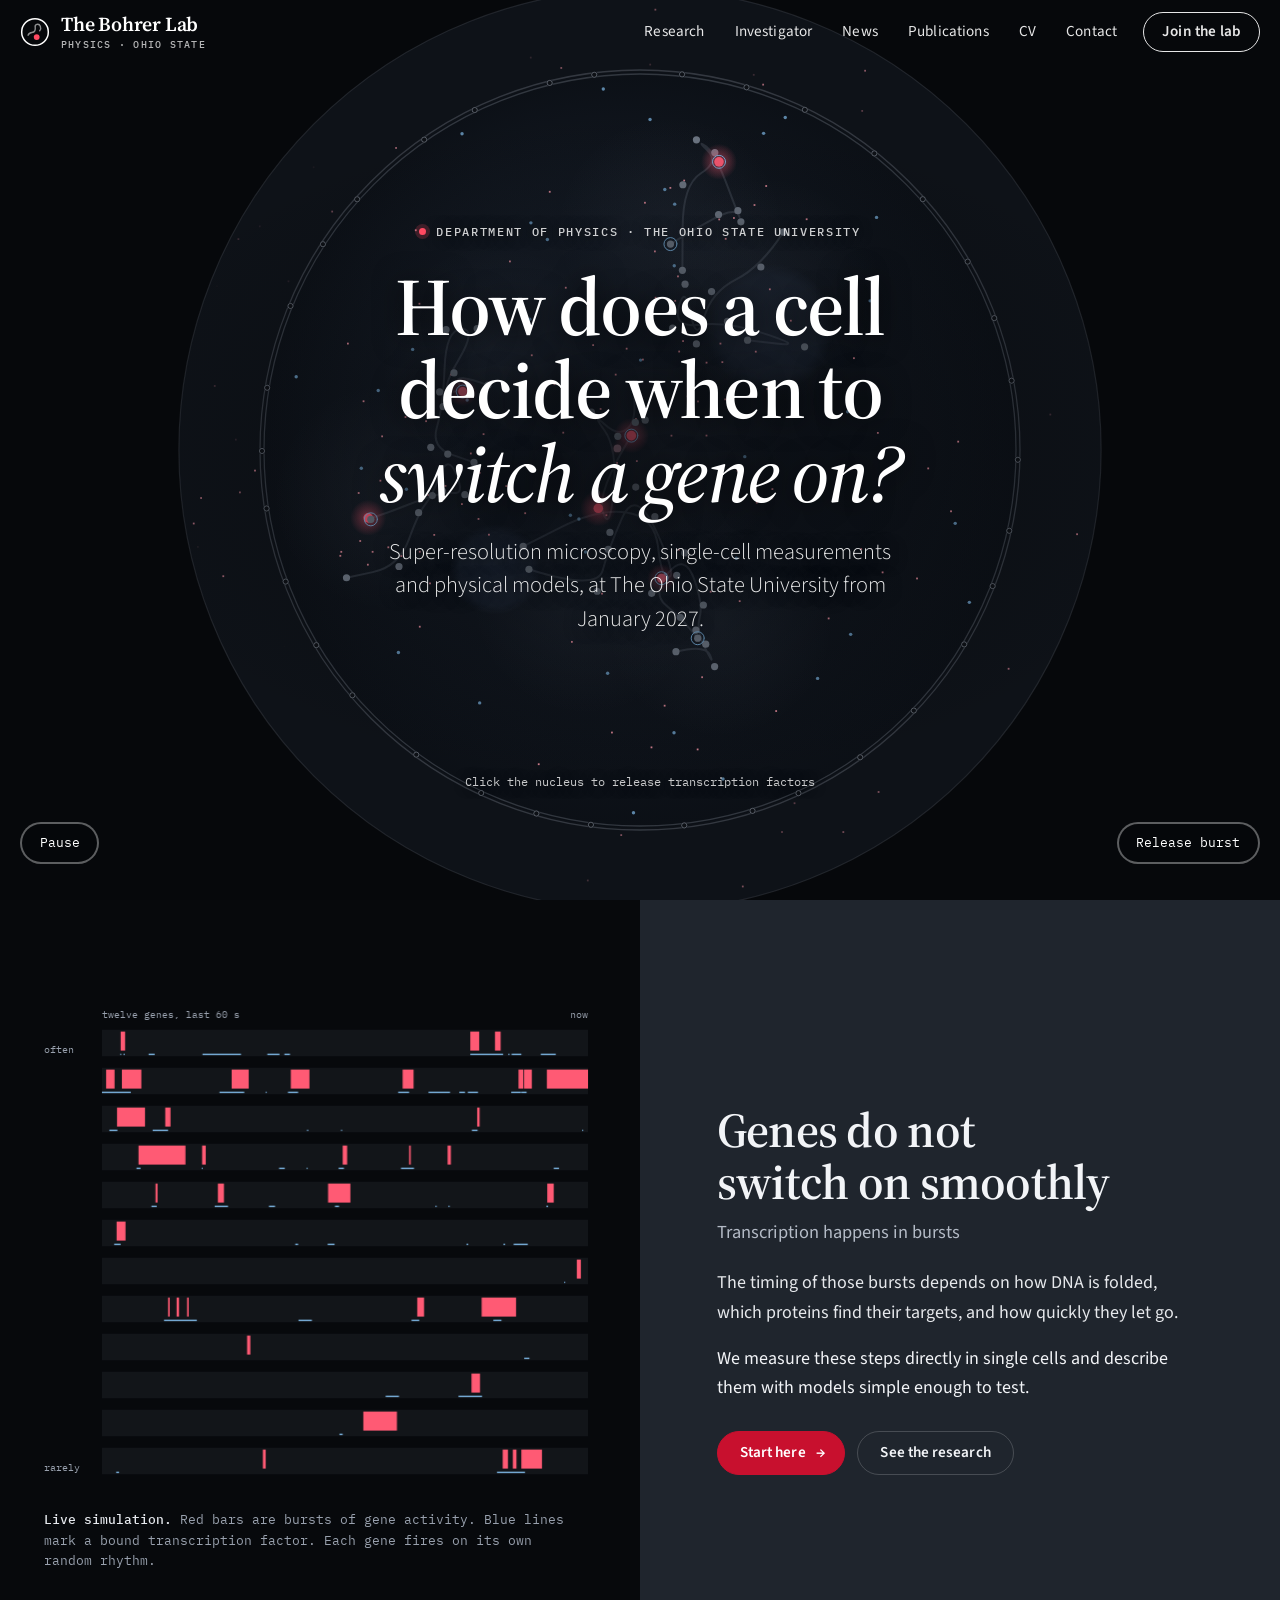
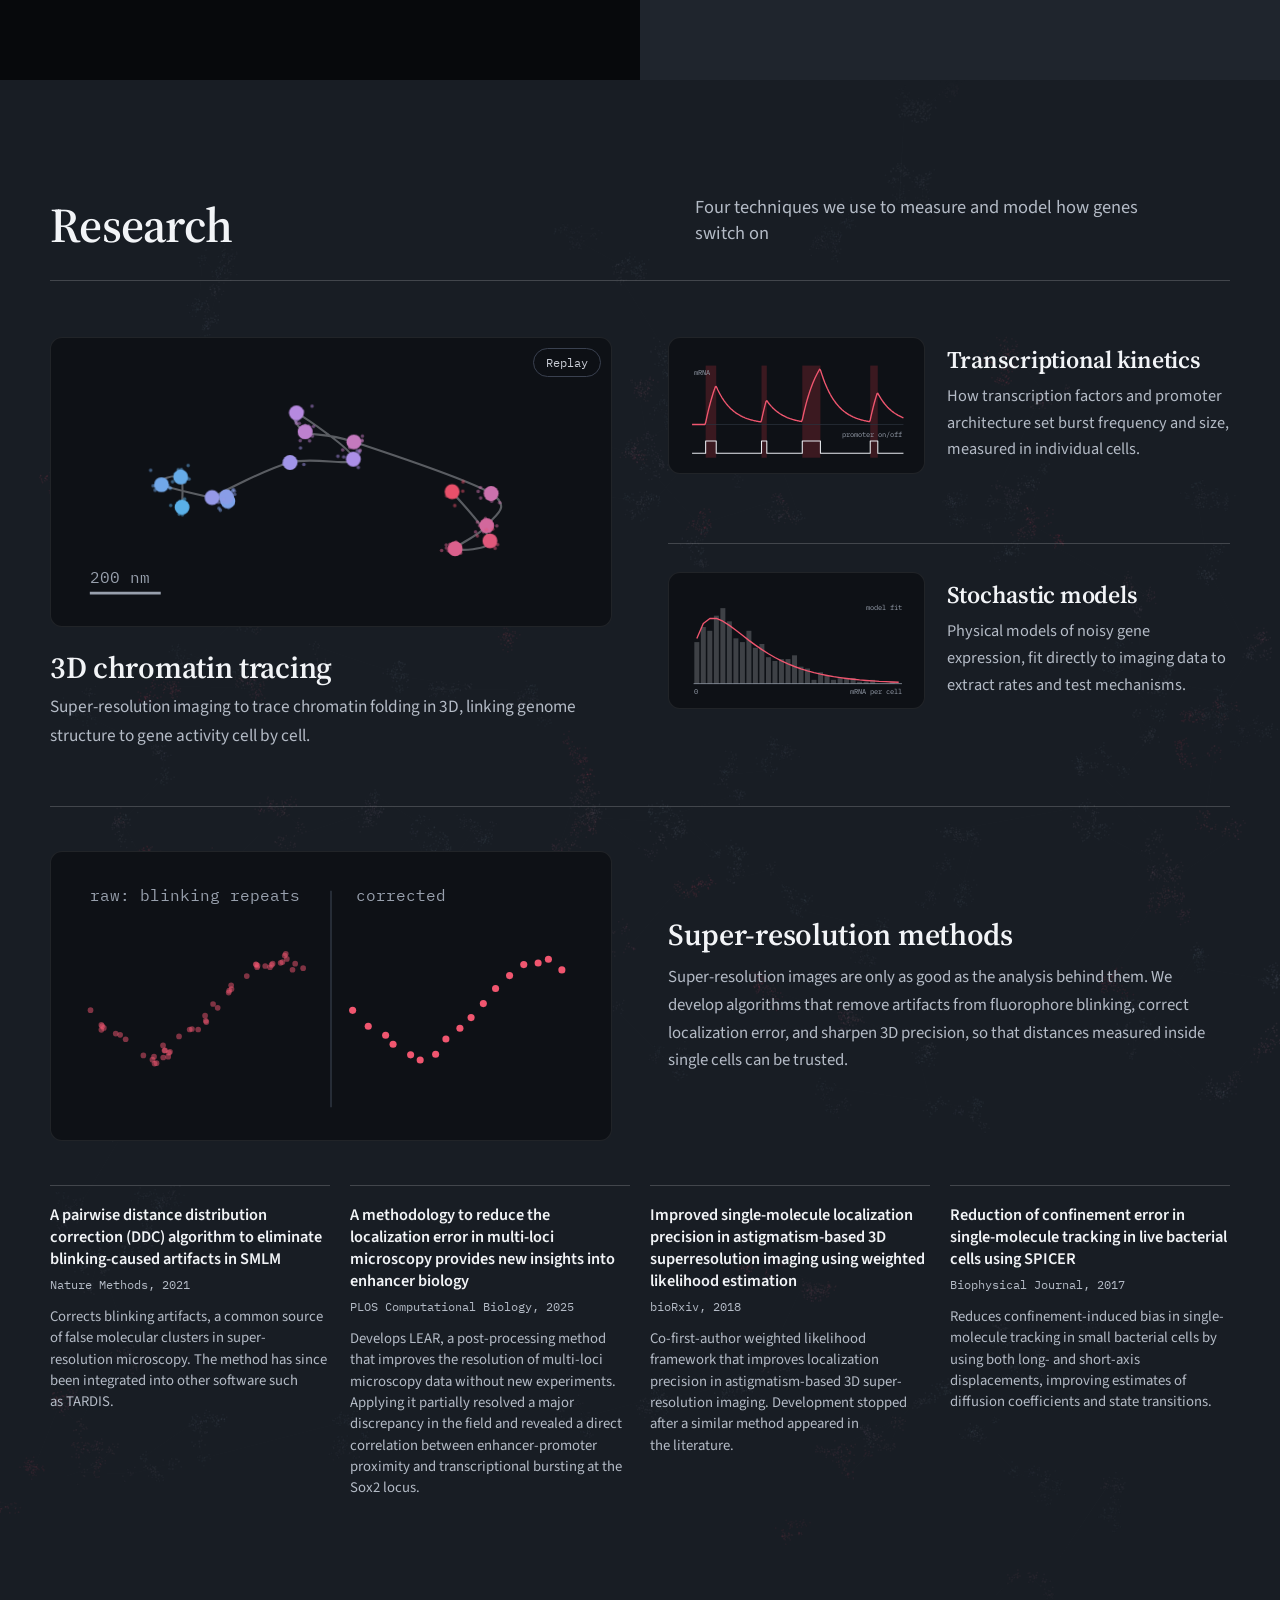
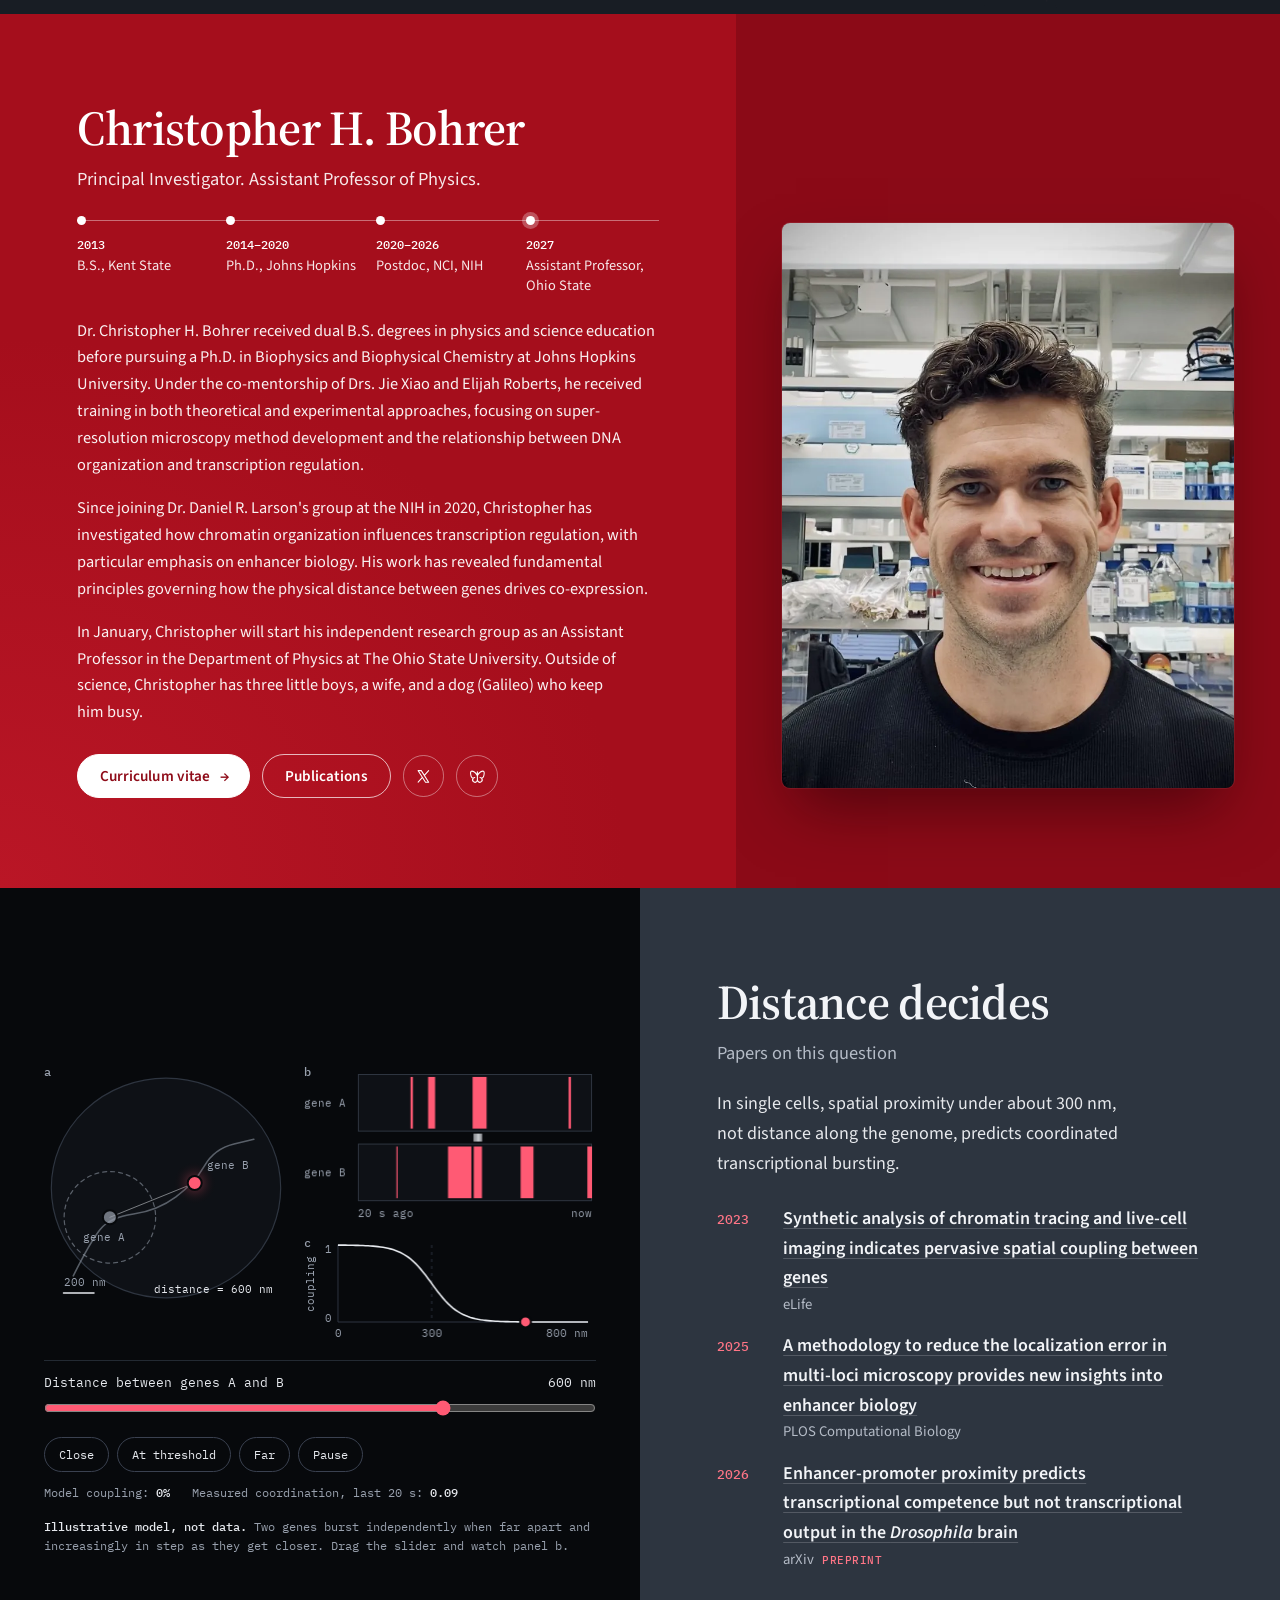
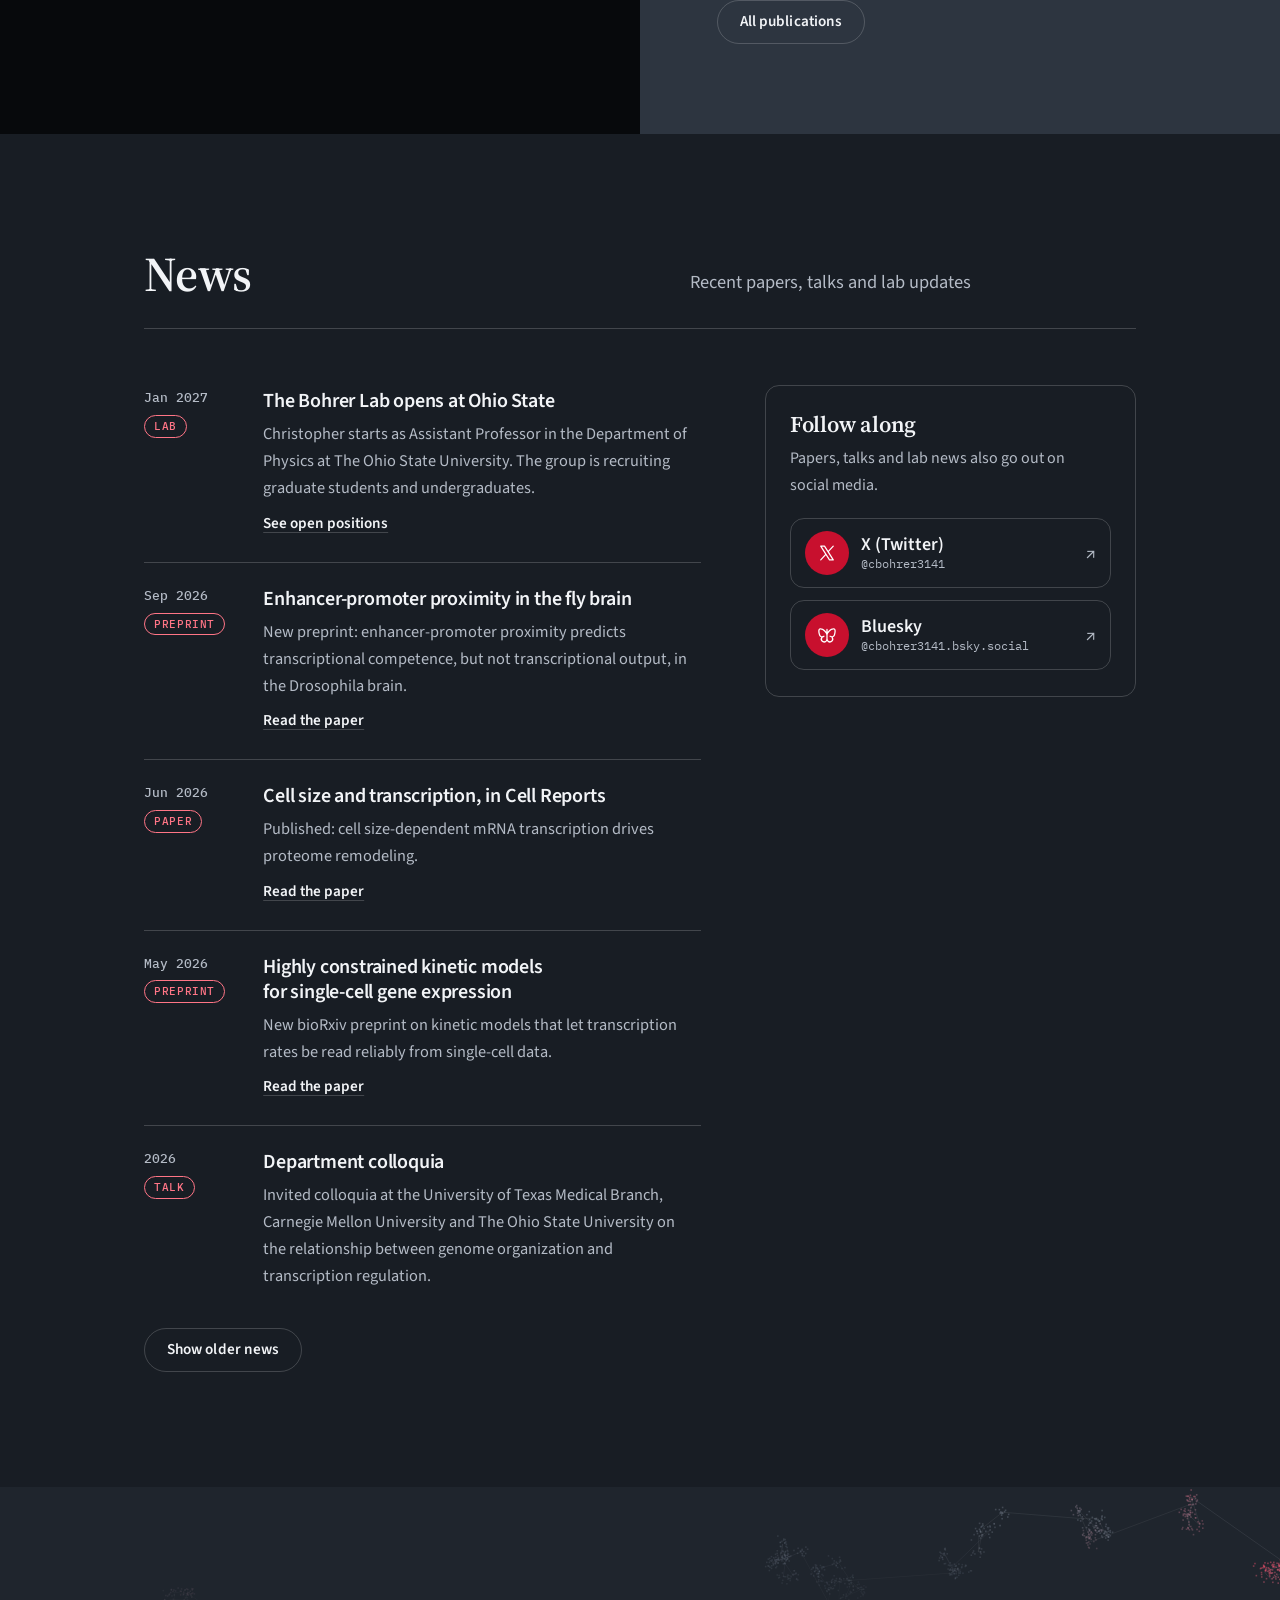
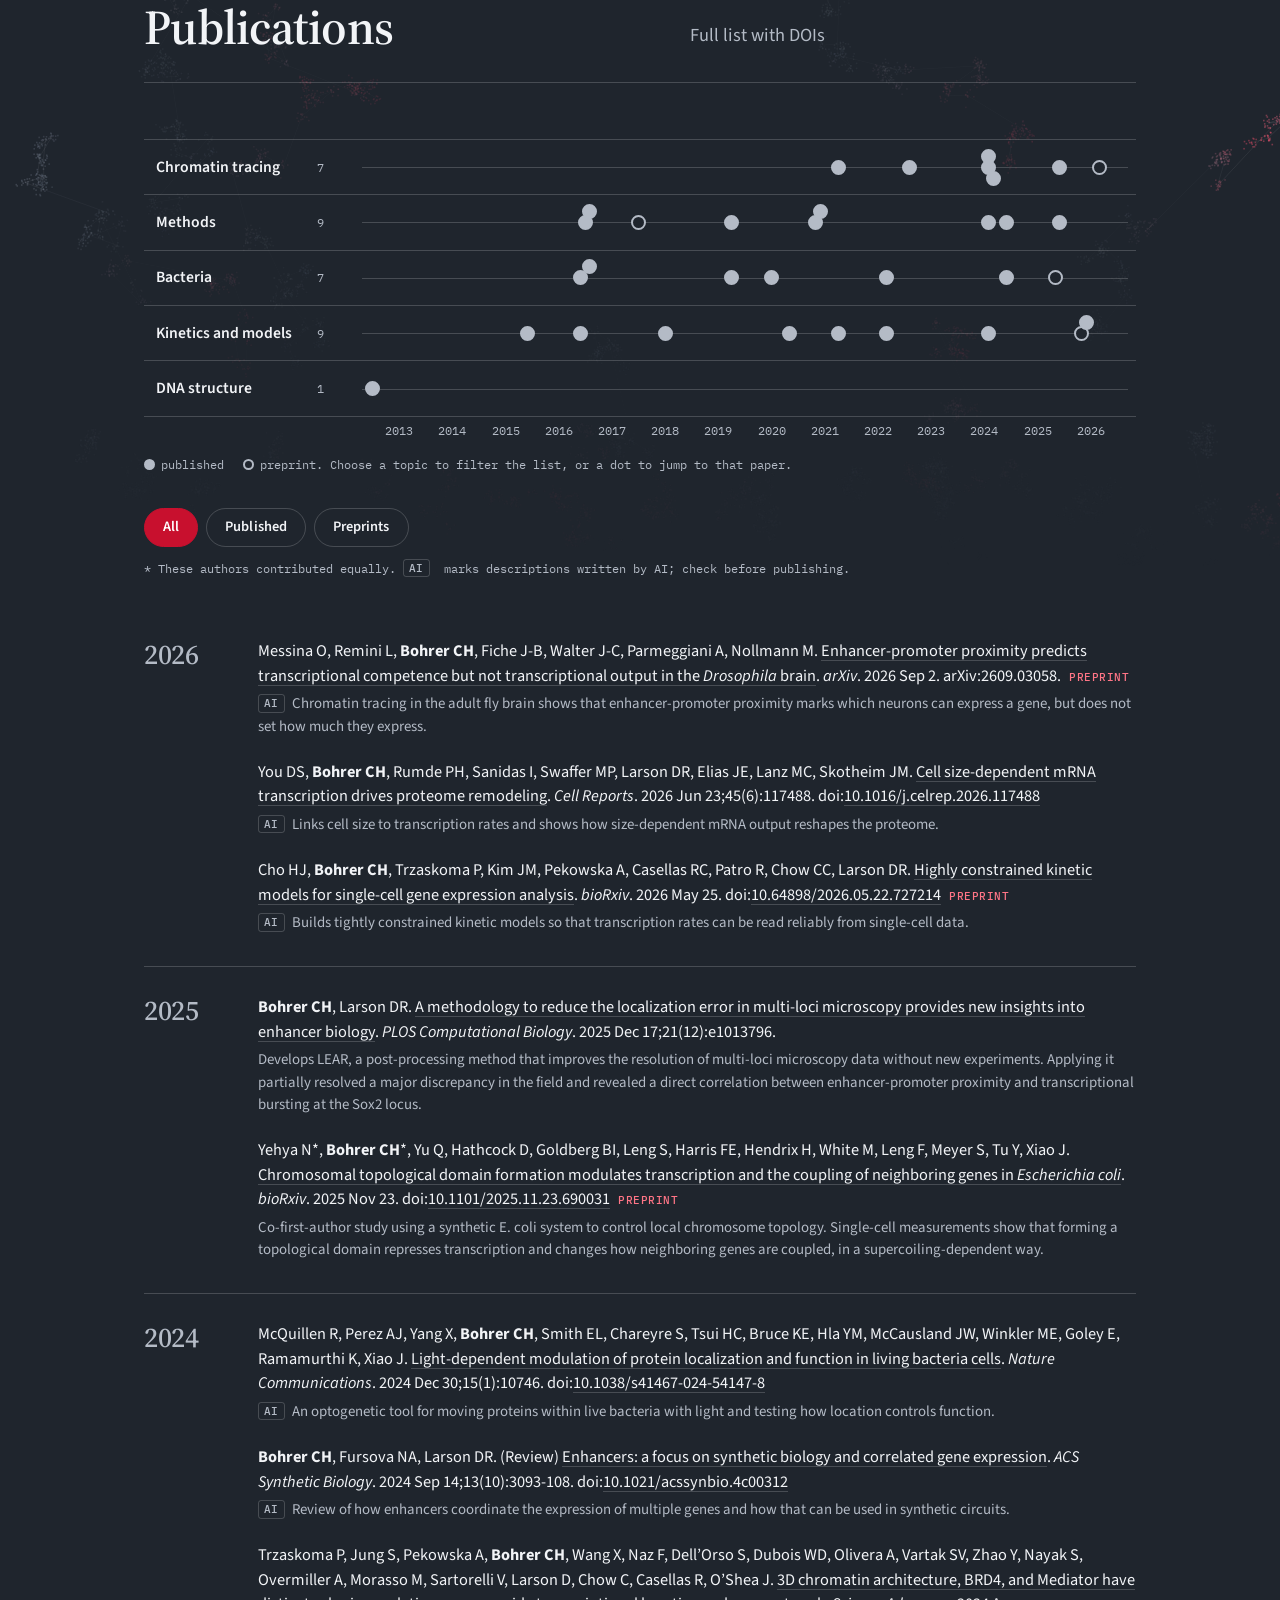
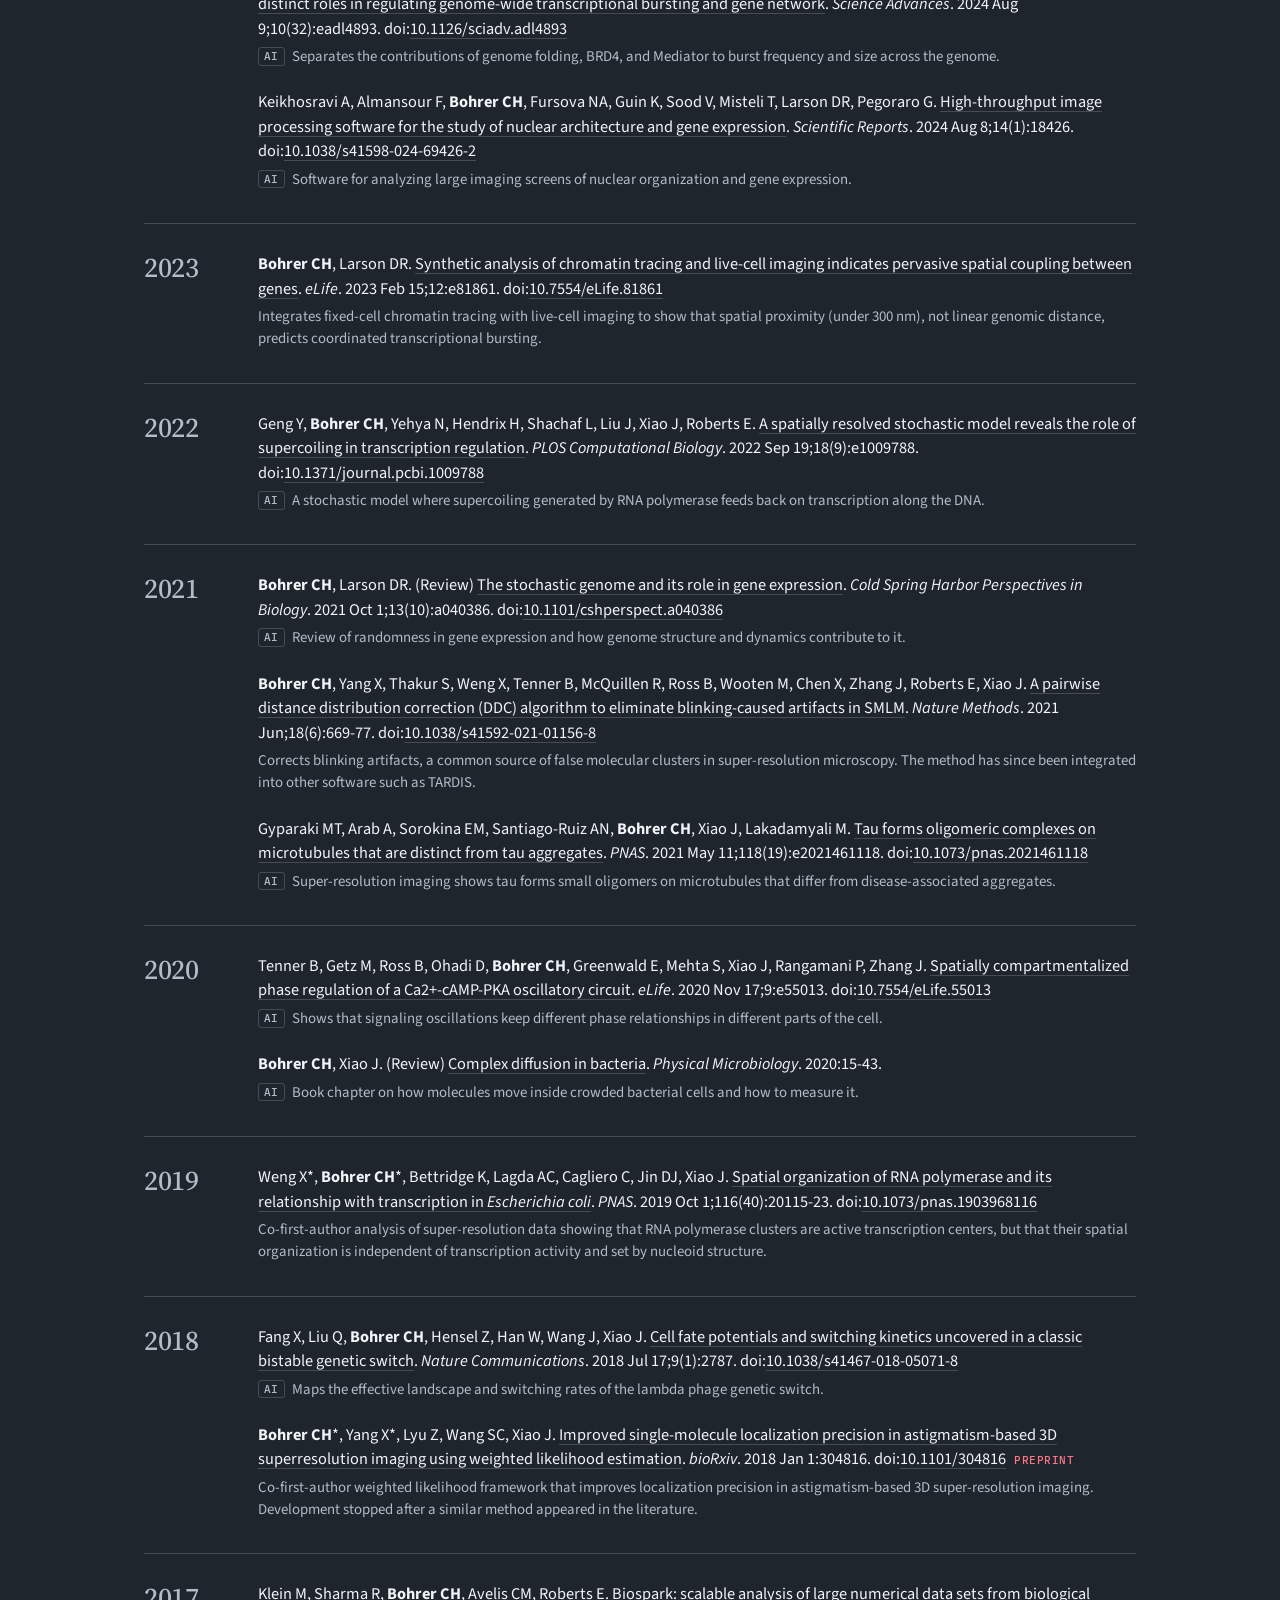
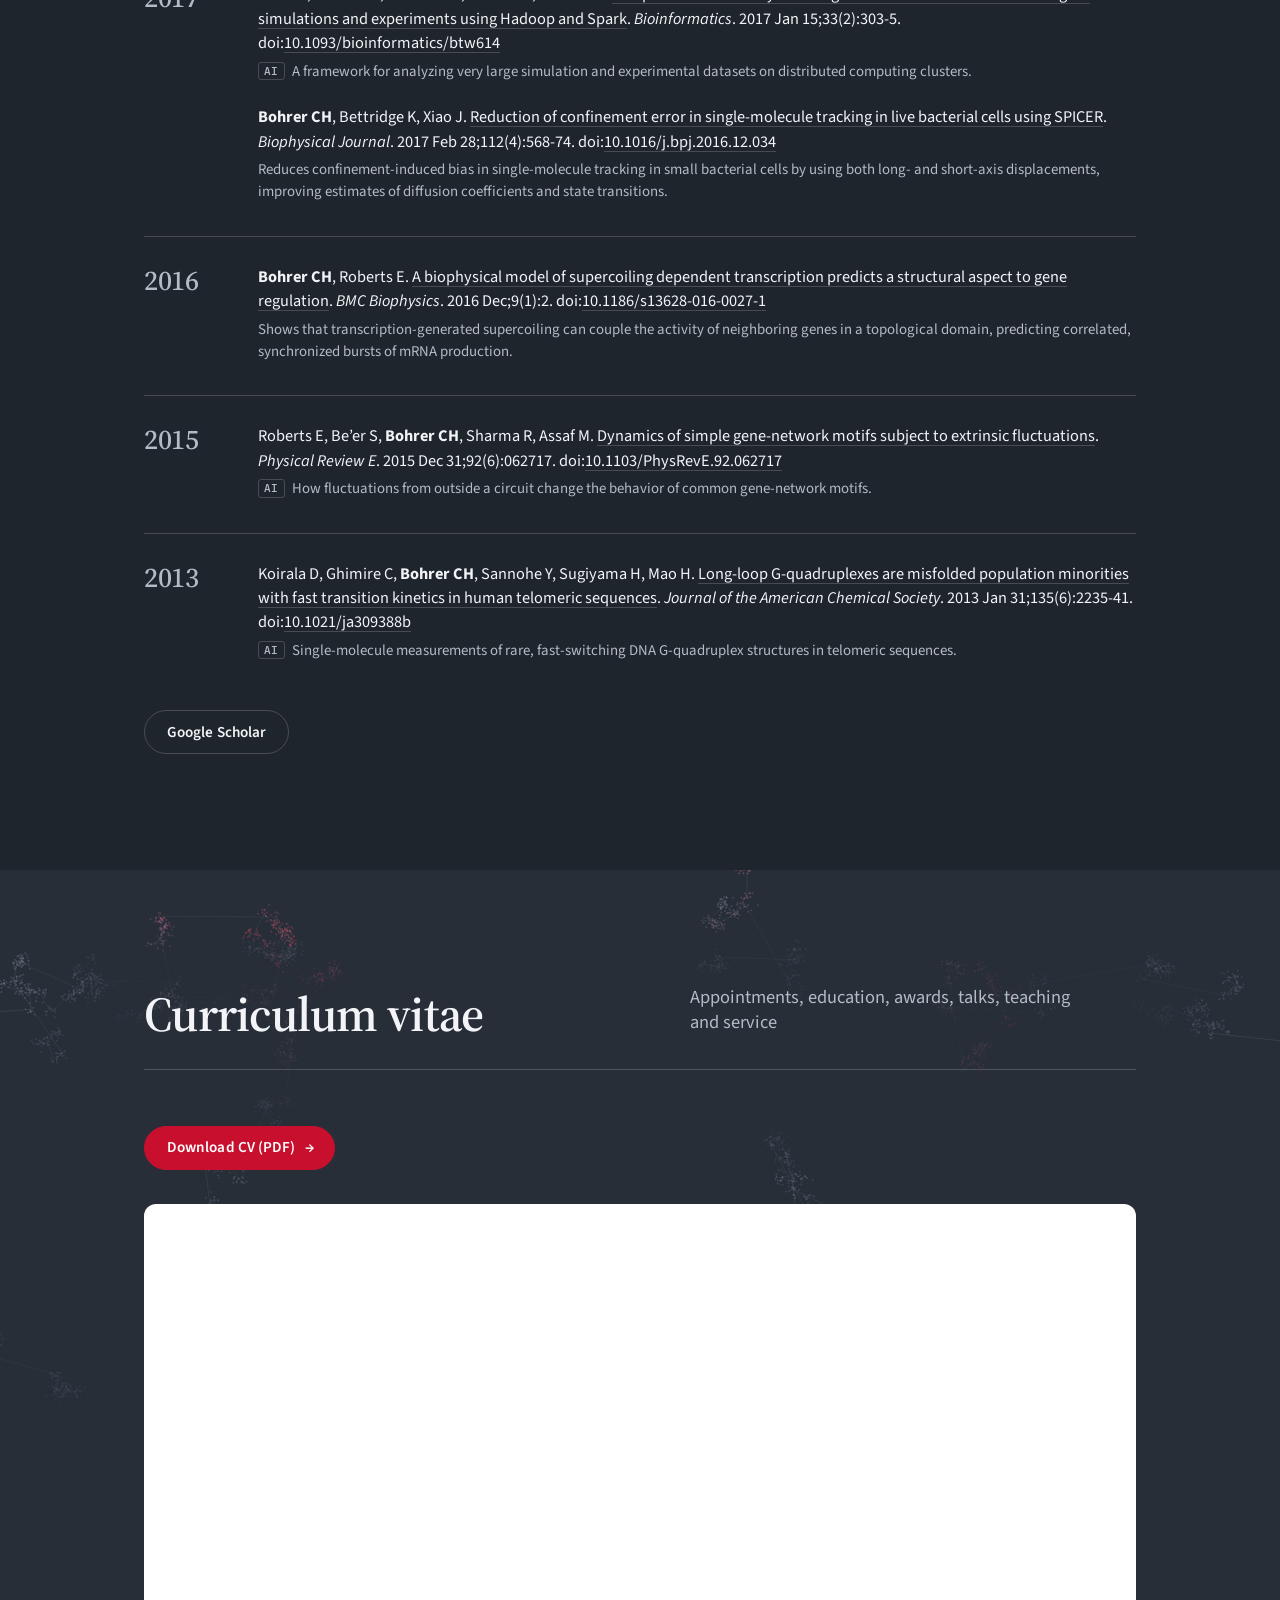
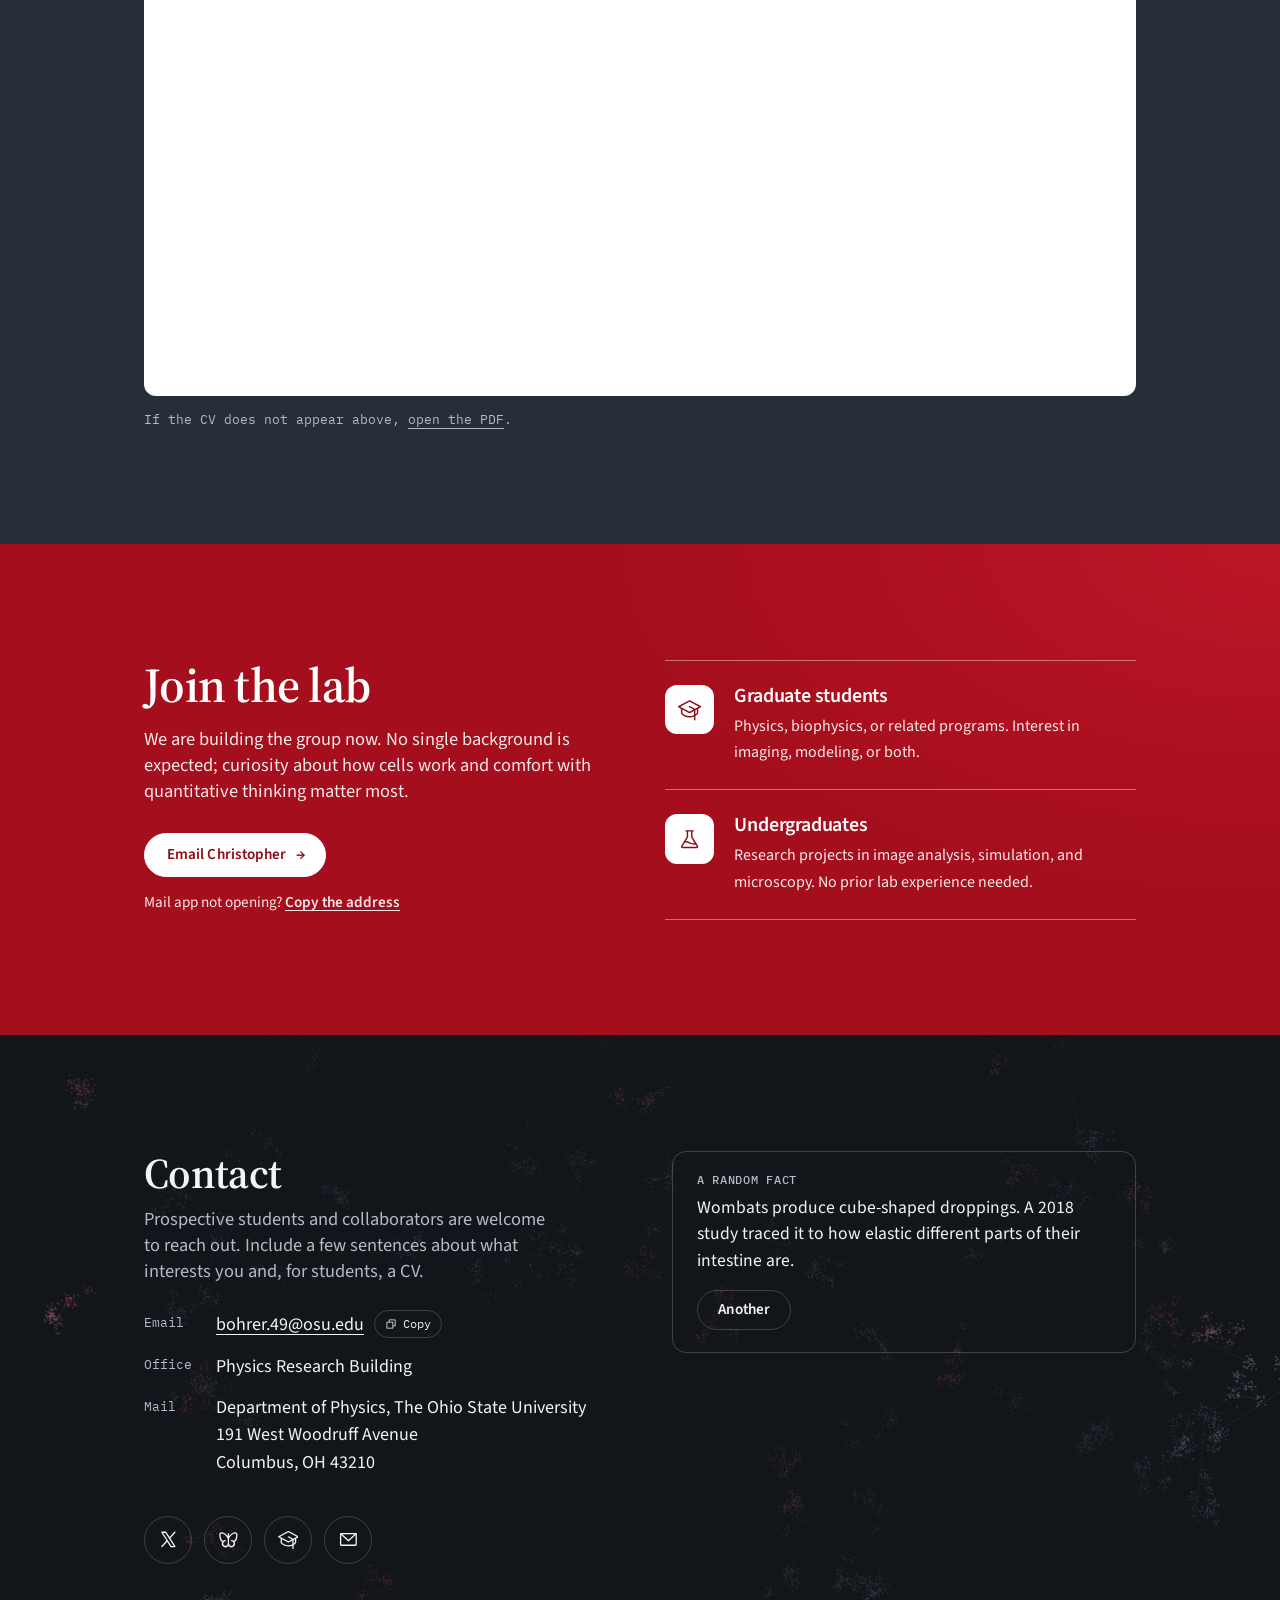
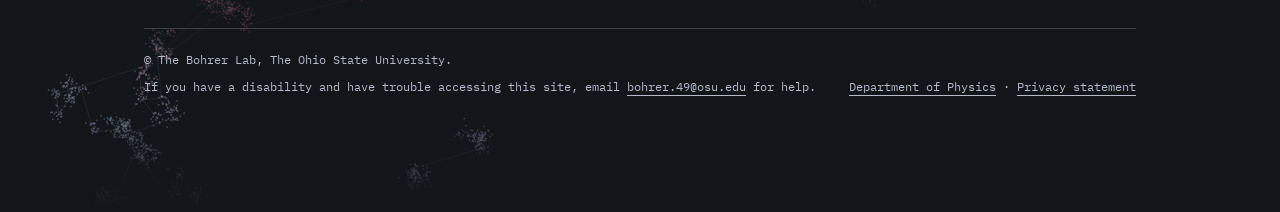
==== index.html @ dc303351 "Career timeline: show Ph.D. and postdoc as date ranges The two 2020 entries read as a duplicate. Use" ====
<!doctype html>
<html lang="en" data-theme="dark">
<head>
<meta charset="utf-8">
<meta name="viewport" content="width=device-width, initial-scale=1, viewport-fit=cover">
<title>The Bohrer Lab | Physics, The Ohio State University</title>
<meta name="description" content="The Bohrer Lab at The Ohio State University studies how chromatin organization sets the timing, noise and coordination of gene expression.">
<meta name="theme-color" content="#06080B">
<meta property="og:type" content="website">
<meta property="og:title" content="The Bohrer Lab, The Ohio State University">
<meta property="og:description" content="How does a cell decide when to switch a gene on? Super-resolution microscopy, single-cell measurements and physical models in the Department of Physics at Ohio State.">
<meta name="twitter:card" content="summary_large_image">
<link rel="canonical" href="https://chb-bohrer.github.io/">
<meta name="author" content="Christopher H. Bohrer">
<meta property="og:url" content="https://chb-bohrer.github.io/">
<meta property="og:site_name" content="The Bohrer Lab">
<meta property="og:image" content="https://chb-bohrer.github.io/og-image.png">
<meta property="og:image:width" content="1200">
<meta property="og:image:height" content="630">
<meta property="og:image:alt" content="The Bohrer Lab: How does a cell decide when to switch a gene on?">
<link rel="apple-touch-icon" href="apple-touch-icon.png">
<script type="application/ld+json">{"@context":"https://schema.org","@graph":[{"@type":"Person","@id":"https://chb-bohrer.github.io/#pi","name":"Christopher H. Bohrer","honorificSuffix":"Ph.D.","jobTitle":"Assistant Professor of Physics","url":"https://chb-bohrer.github.io/","image":"https://chb-bohrer.github.io/portrait.jpg","email":"mailto:bohrer.49@osu.edu","worksFor":{"@type":"CollegeOrUniversity","name":"The Ohio State University","url":"https://www.osu.edu/"},"alumniOf":[{"@type":"CollegeOrUniversity","name":"Johns Hopkins University"},{"@type":"CollegeOrUniversity","name":"Kent State University"}],"knowsAbout":["Chromatin organization","Transcriptional bursting","Super-resolution microscopy","Stochastic gene expression","Enhancer biology"],"sameAs":["https://x.com/cbohrer3141","https://bsky.app/profile/cbohrer3141.bsky.social","https://scholar.google.com/citations?user=F2o-g5cAAAAJ"]},{"@type":"ResearchOrganization","@id":"https://chb-bohrer.github.io/#lab","name":"The Bohrer Lab","url":"https://chb-bohrer.github.io/","logo":"https://chb-bohrer.github.io/apple-touch-icon.png","description":"The Bohrer Lab at The Ohio State University studies how chromatin organization sets the timing, noise and coordination of gene expression.","parentOrganization":{"@type":"Organization","name":"Department of Physics, The Ohio State University","url":"https://physics.osu.edu/"},"founder":{"@id":"https://chb-bohrer.github.io/#pi"},"email":"bohrer.49@osu.edu","address":{"@type":"PostalAddress","streetAddress":"191 West Woodruff Avenue","addressLocality":"Columbus","addressRegion":"OH","postalCode":"43210","addressCountry":"US"}}]}</script>
<link rel="icon" href="data:image/svg+xml,%3Csvg xmlns='http://www.w3.org/2000/svg' viewBox='0 0 32 32'%3E%3Ccircle cx='16' cy='16' r='15' fill='%2306080B'/%3E%3Ccircle cx='16' cy='16' r='11.5' fill='none' stroke='%23E6E9EE' stroke-width='1.6'/%3E%3Cpath d='M10.5 18.6c1.6-4 4.2-.9 5.6-3.6s-1.2-4.7 1.7-5.4 4.1 3.1 2.3 5.2' fill='none' stroke='%23E6E9EE' stroke-width='1.4' stroke-linecap='round' opacity='.65'/%3E%3Ccircle cx='17.6' cy='20' r='2.6' fill='%23FF4A62'/%3E%3C/svg%3E">
<link rel="preconnect" href="https://fonts.googleapis.com">
<link rel="preconnect" href="https://fonts.gstatic.com" crossorigin>
<link rel="preload" as="style" href="https://fonts.googleapis.com/css2?family=IBM+Plex+Mono:wght@400;500&family=Source+Sans+3:ital,wght@0,300;0,400;0,600;0,700;1,400&family=Source+Serif+4:ital,opsz,wght@0,8..60,400..700;1,8..60,400..600&display=swap">
<link rel="stylesheet" href="https://fonts.googleapis.com/css2?family=IBM+Plex+Mono:wght@400;500&family=Source+Sans+3:ital,wght@0,300;0,400;0,600;0,700;1,400&family=Source+Serif+4:ital,opsz,wght@0,8..60,400..700;1,8..60,400..600&display=swap" media="print" onload="this.media='all'">
<noscript><link rel="stylesheet" href="https://fonts.googleapis.com/css2?family=IBM+Plex+Mono:wght@400;500&family=Source+Sans+3:ital,wght@0,300;0,400;0,600;0,700;1,400&family=Source+Serif+4:ital,opsz,wght@0,8..60,400..700;1,8..60,400..600&display=swap"></noscript>
<script>document.documentElement.classList.add("js");</script>
<style>
:root{
  --b1:#F2F3F5; --b3:#E3E7EC; --b4:#FFFFFF; --bp:#F7F8F9; --bcv:#EBEEF1; --bf:#E3E6EA; --menu:#FFFFFF;
  --red:#A50E1C; --btn:#BB0000; --acc:#B10012;
  --ink:#15181C; --mut:#4F5762; --line:rgba(20,24,28,.18);
  --hdr:rgba(255,255,255,.94); --hdrink:#15181C;
  --f1:#98A2AE; --f2:#7A8594; --f3:#BB0000; --fline:rgba(20,24,28,.10); --falpha:.5;
  --sans:"Source Sans 3","Source Sans Pro",system-ui,-apple-system,"Segoe UI",Roboto,sans-serif;
  --serif:"Source Serif 4","Source Serif Pro",Georgia,"Times New Roman",serif;
  --mono:"IBM Plex Mono",ui-monospace,Menlo,Consolas,monospace;
  --red-hi:#BA1626; --spark:#FF4A62;
  color-scheme:light;
  box-sizing:border-box;
  padding-top:env(safe-area-inset-top,0px);
  padding-bottom:env(safe-area-inset-bottom,0px);
}
@media (prefers-color-scheme:dark){
  :root:not([data-theme="light"]){
    --b1:#1F252D; --b3:#2D3540; --b4:#181D24; --bp:#1F252D; --bcv:#272E38; --bf:#12161B; --menu:#1F252D;
    --btn:#C8102E; --acc:#FF7586; --ink:#F2F4F7; --mut:#B4BBC6; --line:rgba(255,255,255,.18);
    --hdr:rgba(24,29,36,.94); --hdrink:#F2F4F7; color-scheme:dark;
    --f1:#5E6674; --f2:#7A8290; --f3:#E8506A; --fline:rgba(230,232,238,.09);
  }
}
:root[data-theme="dark"]{
  --b1:#1F252D; --b3:#2D3540; --b4:#181D24; --bp:#1F252D; --bcv:#272E38; --bf:#12161B; --menu:#1F252D;
  --btn:#C8102E; --acc:#FF7586; --ink:#F2F4F7; --mut:#B4BBC6; --line:rgba(255,255,255,.18);
  --hdr:rgba(24,29,36,.94); --hdrink:#F2F4F7; color-scheme:dark;
  --f1:#5E6674; --f2:#7A8290; --f3:#E8506A; --fline:rgba(230,232,238,.09);
}
html{scroll-padding-top:72px;-webkit-text-size-adjust:100%;scroll-behavior:smooth}
html,body{height:auto;overflow-x:clip}
*,*::before,*::after{box-sizing:border-box}
[hidden]{display:none!important}
body{margin:0;background:var(--b1);color:var(--ink);font:400 18px/1.65 var(--sans);-webkit-font-smoothing:antialiased;text-rendering:optimizeLegibility}
p{margin:0;text-wrap:pretty}
h1,h2,h3{margin:0;font-weight:700;letter-spacing:-.02em;line-height:1.12;text-wrap:balance}
h1,h2{font-family:var(--serif);font-weight:600;letter-spacing:-.015em;line-height:1.06;font-optical-sizing:auto}
h3{font-weight:600;letter-spacing:-.01em}
::selection{background:var(--btn);color:#fff}
a{color:inherit;text-underline-offset:4px;text-decoration-thickness:1px}
a:focus-visible,button:focus-visible,summary:focus-visible,input:focus-visible{outline:3px solid var(--acc);outline-offset:3px;border-radius:4px}
.on-red a:focus-visible,.on-red button:focus-visible,#banner a:focus-visible,#banner button:focus-visible,#hdr.alt a:focus-visible,#hdr.alt button:focus-visible{outline-color:#fff}
img{max-width:100%}
.ic{width:1em;height:1em;fill:currentColor;flex:none;display:inline-block;vertical-align:-.125em}
.sr{position:absolute;width:1px;height:1px;overflow:hidden;clip:rect(0 0 0 0);white-space:nowrap}
.skip{position:absolute;left:-9999px;top:8px;background:#fff;color:#111;padding:8px 14px;z-index:99;border-radius:4px}
.skip:focus{left:16px}

/* ---------- buttons: pills, as in the template style ---------- */
.btn{display:inline-flex;align-items:center;justify-content:center;gap:10px;height:2.9em;padding:0 1.45em;border-radius:3em;border:1.5px solid var(--line);background:transparent;color:var(--ink);font:600 .95rem/1 var(--sans);letter-spacing:.005em;text-decoration:none;cursor:pointer;white-space:nowrap;transition:background-color .2s,border-color .2s,color .2s,transform .1s}
.btn:hover{border-color:var(--ink)}
.btn:active{transform:translateY(1px)}
.btn.special{background:var(--btn);border-color:var(--btn);color:#fff}
.btn.special:hover{filter:brightness(1.12);border-color:var(--btn)}
a.btn.special::after{content:"\2192";display:inline-block;margin-right:-.15em;transition:transform .2s}
a.btn.special:hover::after{transform:translateX(3px)}
.on-red .btn{border-color:rgba(255,255,255,.7);color:#fff}
.on-red .btn:hover{border-color:#fff;background:rgba(255,255,255,.1)}
.on-red .btn.special{background:#fff;border-color:#fff;color:#8E0B18}
.on-red .btn.special:hover{background:#F3E6E7;filter:none}
.actions{display:flex;flex-wrap:wrap;gap:12px;margin-top:28px}

/* ---------- header: transparent over the banner, solid after ---------- */
#hdr{position:fixed;inset:0 0 auto 0;z-index:40;height:calc(64px + env(safe-area-inset-top,0px));padding:env(safe-area-inset-top,0px) max(20px,env(safe-area-inset-right,0px)) 0 max(20px,env(safe-area-inset-left,0px));display:flex;align-items:center;justify-content:space-between;gap:16px;transition:background-color .3s,box-shadow .3s,color .3s}
#hdr.alt{background:transparent;color:#fff}
#hdr:not(.alt){background:var(--hdr);color:var(--hdrink);box-shadow:0 1px 0 var(--line);-webkit-backdrop-filter:blur(12px);backdrop-filter:blur(12px)}
.logo{display:inline-flex;align-items:center;gap:11px;text-decoration:none;white-space:nowrap}
.logo .mark{width:30px;height:30px;flex:none}
.logo .ln{display:block;font:600 1.24rem/1 var(--serif);letter-spacing:-.01em}
.logo .ls{display:block;margin-top:5px;font:500 .6rem/1 var(--mono);letter-spacing:.13em;text-transform:uppercase;opacity:.7}
#menu{display:flex;align-items:center;gap:6px}
#menu a{font:400 .95rem/1 var(--sans);text-decoration:none;padding:12px 12px;border-radius:3em;letter-spacing:.01em;opacity:.9;transition:opacity .15s,background-color .15s}
#menu a:hover{opacity:1;background:rgba(127,127,127,.16)}
#menu a[aria-current="true"]{opacity:1;box-shadow:inset 0 -2px 0 currentColor;border-radius:0}
#menu a.pill{border:1.5px solid currentColor;padding:11px 18px;margin-left:8px;font-weight:600;border-radius:3em;box-shadow:none}
#menu a.pill:hover{background:var(--btn);border-color:var(--btn);color:#fff}
#menubtn,#menux{display:none;background:none;border:0;color:inherit;width:44px;height:44px;border-radius:50%;cursor:pointer;font-size:1.6rem;align-items:center;justify-content:center}
#menubtn:hover,#menux:hover{background:rgba(127,127,127,.18)}
#scrim{position:fixed;inset:0;z-index:44;background:rgba(0,0,0,.5);opacity:0;visibility:hidden;transition:opacity .3s,visibility .3s}
@media (max-width:920px){
  #menubtn{display:inline-flex}
  #menu{position:fixed;z-index:46;top:0;right:0;bottom:0;width:min(320px,86vw);flex-direction:column;align-items:stretch;gap:2px;padding:calc(72px + env(safe-area-inset-top,0px)) 20px 24px;background:var(--menu);color:var(--ink);transform:translateX(100%);visibility:hidden;transition:transform .3s,visibility .3s;box-shadow:-1px 0 0 var(--line)}
  #menu a{font-size:1.15rem;padding:14px 14px;border-radius:8px}
  #menu a[aria-current="true"]{box-shadow:none;background:rgba(127,127,127,.16)}
  #menu a.pill{margin:14px 0 0;text-align:center;border-color:var(--btn);background:var(--btn);color:#fff}
  #menux{display:inline-flex;position:absolute;top:calc(10px + env(safe-area-inset-top,0px));right:14px}
  body.menu-open #menu{transform:none;visibility:visible}
  body.menu-open #scrim{opacity:1;visibility:visible}
}

/* ---------- banner: the nucleus animation fills the screen ---------- */
#banner{position:relative;min-height:100vh;min-height:100dvh;display:grid;place-items:center;text-align:center;color:#fff;background:#06080B;overflow:hidden;isolation:isolate}
#banner canvas{position:absolute;inset:0;width:100%;height:100%;pointer-events:none;z-index:-2}
#banner::after{content:"";position:absolute;inset:0;z-index:-1;background:radial-gradient(ellipse 44% 38% at 50% 50%,rgba(6,8,11,.58),rgba(6,8,11,.22) 60%,rgba(6,8,11,0) 100%)}
.b-in{max-width:48rem;padding:110px 24px 150px}
#banner h1{font-size:clamp(2.5rem,6.6vw,5.1rem);font-weight:600;line-height:1.02;letter-spacing:-.022em;text-shadow:0 2px 28px rgba(0,0,0,.7)}
#banner h1 em{font-style:italic;font-weight:500}
.eyebrow{margin:0 auto 1.5rem;font:500 .74rem/1.5 var(--mono);letter-spacing:.14em;text-transform:uppercase;color:rgba(255,255,255,.8);text-shadow:0 1px 14px rgba(0,0,0,.85);text-wrap:balance}
.eyebrow .dot{display:inline-block;width:7px;height:7px;margin-right:10px;border-radius:50%;background:var(--spark);box-shadow:0 0 0 4px rgba(255,74,98,.2);vertical-align:1px}
#banner .sub{text-shadow:0 1px 18px rgba(0,0,0,.8);margin-top:1.3rem;font-size:clamp(1.1rem,2vw,1.4rem);font-weight:300;line-height:1.5;color:rgba(255,255,255,.9);max-width:34rem;margin-inline:auto}
.next{position:absolute;left:50%;bottom:max(36px,calc(env(safe-area-inset-bottom,0px) + 24px));transform:translateX(-50%);display:grid;place-items:center;width:3.6rem;height:3.6rem;border-radius:50%;border:2px solid rgba(255,255,255,.7);color:#fff;font-size:1.4rem;text-decoration:none;transition:background-color .2s,border-color .2s,transform .2s}
.next:hover{background:rgba(255,255,255,.14);border-color:#fff}
.b-pause{position:absolute;left:max(20px,env(safe-area-inset-left,0px));bottom:max(36px,calc(env(safe-area-inset-bottom,0px) + 24px));height:2.6rem;padding:0 1.1rem;border-radius:2.6rem;border:2px solid rgba(255,255,255,.35);background:rgba(6,8,11,.4);color:#fff;font:400 .8rem/1 var(--mono);cursor:pointer;transition:border-color .2s}
.b-pause:hover{border-color:#fff}
.b-burst{left:auto;right:max(20px,env(safe-area-inset-right,0px))}
.b-hint{position:absolute;left:50%;transform:translateX(-50%);bottom:calc(max(36px,env(safe-area-inset-bottom,0px) + 24px) + 4.6rem);font:400 .78rem/1.4 var(--mono);color:rgba(255,255,255,.78);text-shadow:0 1px 12px rgba(0,0,0,.8);text-align:center;width:max-content;max-width:90vw;transition:opacity .6s}
.b-hint .coarse{display:none}
@media (pointer:coarse){.b-hint .fine{display:none}.b-hint .coarse{display:inline}}
#banner.used .b-hint{opacity:0}
#banner{cursor:crosshair;-webkit-user-select:none;user-select:none;touch-action:manipulation}
#banner a,#banner button{cursor:pointer}
@media (pointer:coarse){.b-pause{min-height:44px}}

/* ---------- spotlights: image half + colored text half ---------- */
.spot{display:grid;grid-template-columns:minmax(0,1fr) minmax(0,1fr);background:var(--sb,var(--b1));color:var(--ink);min-height:min(100vh,780px)}
.spot .image{position:relative;min-width:0;background:#07090C;overflow:hidden}
.spot.rev .image{order:2}
.spot .content{display:flex;flex-direction:column;justify-content:center;padding:clamp(56px,7vw,110px) clamp(24px,6vw,96px)}
.spot .content > *{max-width:34rem}
.content h2,.head h2{font-size:clamp(2.1rem,3.8vw,3.2rem)}
.major{margin-top:.75rem;font-size:1.15rem;font-weight:400;color:var(--mut);line-height:1.4}
.content p + p{margin-top:1rem}
.content p.body,.content .bio p{color:var(--ink);opacity:.94}
.content .body{margin-top:1.4rem}
#one{--sb:var(--b1)}#two{--sb:var(--red)}#three{--sb:var(--b3)}
#two{background-image:radial-gradient(70% 90% at 0% 100%,var(--red-hi),transparent 70%)}
/* career track under the PI name: a line with one dot per step */
.path{list-style:none;margin:1.7rem 0 .4rem;padding:0;display:grid;grid-template-columns:repeat(4,minmax(0,1fr));gap:0 16px;border-top:1px solid var(--line)}
.path li{position:relative;padding-top:15px;font-size:.9rem;line-height:1.35;color:var(--mut)}
.path li::before{content:"";position:absolute;top:-5px;left:0;width:9px;height:9px;border-radius:50%;background:var(--ink)}
.path li:last-child::before{box-shadow:0 0 0 4px rgba(255,255,255,.28)}
.path .py{display:block;margin-bottom:3px;font:500 .78rem/1.4 var(--mono);color:var(--ink);font-variant-numeric:tabular-nums}
.on-red{--ink:#fff;--mut:rgba(255,255,255,.9);--line:rgba(255,255,255,.4);--acc:#fff;color:#fff}
/* image side: raster strip */
.pane{display:flex;flex-direction:column;justify-content:center;gap:16px;padding:clamp(20px,3.4vw,52px)}
#nuc-raster{width:100%;height:clamp(360px,54vh,540px);display:block}
.pane-cap{font:400 .82rem/1.55 var(--mono);color:#98A0AD}
.pane-cap b{font-weight:500;color:#E6E9EE}
/* image side: photo */
.spot.narrow{grid-template-columns:minmax(0,1.15fr) minmax(0,.85fr)}
.spot.narrow .content > *{max-width:38rem}
.pw picture{display:contents}
.spot .image.pw{display:grid;place-items:center;padding:clamp(28px,3.6vw,56px);background:#8B0A17}
.photo{display:block;width:min(100%,460px);height:auto;aspect-ratio:4/5;object-fit:cover;object-position:50% 22%;border-radius:8px;box-shadow:0 30px 60px -14px rgba(40,0,6,.6),0 0 0 1px rgba(255,255,255,.08)}
/* image side: interactive figure */
#figpanel{--ink:#E6E9EE;--muted:#98A0AD;--rule:#2E3540;--accent:#FF5A74;--panel:#0E1116;--fig:#07090C;color:#E6E9EE;display:flex;flex-direction:column;justify-content:center;gap:16px;padding:clamp(20px,3.4vw,52px)}
.fp-grid{display:grid;grid-template-columns:minmax(0,5fr) minmax(0,6fr);gap:16px}
.fp-r{display:flex;flex-direction:column;gap:12px;min-width:0}
.fp-c{position:relative;min-width:0}
.fp-t{position:absolute;top:0;left:0;font:500 11.5px/1 var(--mono);color:#98A0AD}
#figpanel canvas{display:block;width:100%;touch-action:none}
#cg{aspect-ratio:1/1}#cr{aspect-ratio:11/6}#cc{aspect-ratio:11/4}
.fp-ctl{display:flex;flex-direction:column;gap:12px;padding-top:14px;border-top:1px solid #232A33}
.fp-ctl label{display:flex;justify-content:space-between;font:400 .8rem/1.3 var(--mono);color:#E6E9EE}
.fp-ctl input[type=range]{width:100%;margin:8px 0 0;accent-color:#FF5A74}
.presets{display:flex;flex-wrap:wrap;gap:8px}
.presets button{font:400 .78rem/1 var(--mono);background:transparent;color:#E6E9EE;border:1px solid #3A4150;border-radius:2rem;padding:10px 14px;cursor:pointer;transition:border-color .15s,color .15s,background-color .15s}
.presets button:hover{border-color:#FF5A74;color:#FF9AAB}
.presets button[aria-pressed="true"]{background:#C8102E;border-color:#C8102E;color:#fff}
.readout{display:flex;flex-wrap:wrap;gap:4px 22px;font:400 .78rem/1.4 var(--mono);color:#98A0AD;font-variant-numeric:tabular-nums}
.readout b{font-weight:500;color:#E6E9EE}
.fp-cap{font:400 .78rem/1.55 var(--mono);color:#98A0AD}
.fp-cap b{font-weight:500;color:#E6E9EE}
@media (pointer:coarse){.presets button{min-height:44px}}
/* text extras */
.minilist{list-style:none;margin:1.6rem 0 0;padding:0;display:flex;flex-direction:column;gap:14px}
.minilist li{display:grid;grid-template-columns:3.4rem minmax(0,1fr);gap:0 12px;align-items:baseline}
.minilist .y{font:500 .8rem/1.5 var(--mono);color:var(--acc)}
.minilist a{font-weight:600;line-height:1.3;text-decoration-color:var(--line)}
.minilist a:hover{text-decoration-color:currentColor}
.minilist span.j{display:block;font-size:.92rem;color:var(--mut);font-weight:400}
.bio p{font-size:1.02rem}
.plinks{display:flex;flex-wrap:wrap;gap:8px 14px;margin-top:1.4rem;font-size:.95rem}

/* ---------- centered wrappers, features, lists ---------- */
.wrap{padding:clamp(72px,9vw,128px) max(24px,env(safe-area-inset-right,0px)) clamp(72px,9vw,128px) max(24px,env(safe-area-inset-left,0px))}
.head{max-width:62rem;margin:0 auto clamp(36px,4.5vw,56px);display:grid;grid-template-columns:minmax(0,1.1fr) minmax(0,1fr);gap:14px 56px;align-items:end;padding-bottom:clamp(20px,2.4vw,28px);border-bottom:1px solid var(--line)}
.head .major{margin-top:0;max-width:30rem;padding-bottom:.3rem}
#four .head{max-width:1180px}
#four{background:var(--b4)}
.center-actions{display:flex;justify-content:center;margin-top:clamp(40px,5vw,64px)}
.center-actions.col{flex-direction:column;align-items:center;gap:16px}
.mailfb{margin:14px 0 0;font-size:.95rem;line-height:1.5;color:var(--mut)}
.mailfb .linkbtn{color:inherit;font-weight:600}
#copymsg{margin-left:.5em;font-family:var(--mono);font-size:.85rem}

#publications{background:var(--bp)}
.list-in{max-width:62rem;margin:0 auto}
.filters{display:flex;flex-wrap:wrap;gap:8px;margin-bottom:12px}
.filters button{font:600 .9rem/1 var(--sans);letter-spacing:.005em;background:transparent;color:var(--ink);border:1.5px solid var(--line);border-radius:3em;padding:11px 18px;cursor:pointer;transition:border-color .15s,background-color .15s,color .15s}
.filters button:hover{border-color:var(--ink)}
.filters button[aria-pressed="true"]{background:var(--btn);border-color:var(--btn);color:#fff}
.refs-fn{font:400 .78rem/1.5 var(--mono);color:var(--mut);margin-bottom:34px}
.ai{display:inline-block;font:500 .66rem/1 var(--mono);letter-spacing:.04em;color:var(--mut);border:1px solid var(--line);padding:3px 5px;border-radius:3px;margin-right:7px;vertical-align:1px}
.yg{display:grid;grid-template-columns:90px minmax(0,1fr);gap:0 24px;padding-block:28px 10px;border-top:1px solid var(--line)}
.yg:first-of-type{border-top:0}
.yg h3{font:500 1.75rem/1.1 var(--serif);font-variant-numeric:lining-nums tabular-nums;color:var(--mut);position:sticky;top:84px;align-self:start;letter-spacing:-.01em}
ol.refs{list-style:none;margin:0;padding:0;counter-reset:r}
ol.refs > li{padding:0 0 22px;font-size:1.02rem;line-height:1.5;color:var(--ink)}
ol.refs a{text-decoration-color:var(--line)}
ol.refs a:hover{text-decoration-color:currentColor;color:var(--acc)}
.tag{font:500 .68rem/1 var(--mono);letter-spacing:.05em;color:var(--acc);margin-left:8px;text-transform:uppercase;white-space:nowrap}
.cv-sum{margin-top:5px;font-size:.93rem;color:var(--mut);line-height:1.5}
.refs-more{margin-top:16px}

#cv{background:var(--bcv)}
.cvpdf iframe{display:block;width:100%;height:min(1150px,88vh);border:1px solid var(--line);border-radius:12px;background:#fff}
.cvpdf-note{margin-top:14px;font:400 .8rem/1.5 var(--mono);color:var(--mut)}
.cv-tools{display:flex;flex-wrap:wrap;gap:10px 14px;align-items:center;margin-bottom:34px}
.cv-tools p{font:400 .78rem/1.4 var(--mono);color:var(--mut);margin-left:auto}
.printid{display:none}
details.cvs{border-top:1px solid var(--line)}
details.cvs:last-of-type{border-bottom:1px solid var(--line)}
details.cvs > summary{list-style:none;cursor:pointer;display:flex;align-items:center;justify-content:space-between;gap:16px;padding:20px 4px;font-size:1.35rem;font-weight:600;letter-spacing:-.01em;line-height:1.2}
details.cvs > summary::-webkit-details-marker{display:none}
details.cvs > summary:hover{color:var(--acc)}
details.cvs > summary .ct{font:400 .78rem/1 var(--mono);color:var(--mut);display:flex;align-items:center;gap:14px}
details.cvs > summary .ct .ic{font-size:1.1rem;color:var(--acc)}
details.cvs > summary .ct .ic-min{display:none}
details.cvs[open] > summary .ct .ic-min{display:inline-block}
details.cvs[open] > summary .ct .ic-plus{display:none}
.cvb{padding:2px 4px 30px}
.cv-rows{list-style:none;margin:0;padding:0;display:flex;flex-direction:column;gap:18px}
.cv-row{display:grid;grid-template-columns:170px minmax(0,1fr);gap:16px}
.cv-when{font:400 .8rem/2 var(--mono);color:var(--mut);font-variant-numeric:tabular-nums}
.cv-what{font-weight:600;line-height:1.4}
.cv-where,.cv-note{font-size:1rem;color:var(--mut);margin-top:2px;line-height:1.5}
.cv-ol{list-style:none;margin:0;padding:0;counter-reset:c;display:flex;flex-direction:column;gap:14px}
.cv-ol li{counter-increment:c;display:grid;grid-template-columns:34px minmax(0,1fr);gap:6px;font-size:1rem;line-height:1.5}
.cv-ol li::before{content:counter(c) ".";font:400 .8rem/2 var(--mono);color:var(--mut);text-align:right}

#join{background:radial-gradient(80% 110% at 100% 0%,var(--red-hi),transparent 65%) var(--red)}
.join-in{max-width:62rem;margin:0 auto;display:grid;grid-template-columns:minmax(0,1fr) minmax(0,1.05fr);gap:40px 72px;align-items:start}
.join-head h2{font-size:clamp(2.1rem,3.8vw,3.2rem)}
.join-head .major{margin-top:1rem;max-width:28rem}
.join-cols{list-style:none;margin:0;padding:0;border-bottom:1px solid var(--line)}
.join-cols li{display:grid;grid-template-columns:3.1rem minmax(0,1fr);gap:0 20px;align-items:start;padding:24px 0;border-top:1px solid var(--line)}
.join-cols .icon{width:3.1rem;height:3.1rem;border-radius:12px;background:#fff;color:#8E0B18;display:grid;place-items:center;font-size:1.45rem}
.join-cols h3{font-size:1.25rem}
.join-cols p{margin-top:.35rem;font-size:1rem;color:var(--mut)}
@media (max-width:920px){.join-in{grid-template-columns:1fr}}

#contact{background:var(--bf);color:var(--ink)}
.c-grid{max-width:62rem;margin:0 auto;display:grid;grid-template-columns:minmax(0,1fr) minmax(0,1fr);gap:40px 64px;align-items:start}
.c-grid dl{margin:1.6rem 0 0;display:grid;grid-template-columns:max-content minmax(0,1fr);gap:12px 24px}
.c-grid dt{font:400 .8rem/2 var(--mono);color:var(--mut)}
.c-grid dd{margin:0}
.c-grid address{font-style:normal;line-height:1.55}
.copy{display:inline-flex;align-items:center;gap:6px;font:400 .75rem/1 var(--mono);background:transparent;color:var(--ink);border:1px solid var(--line);padding:7px 10px;border-radius:2rem;cursor:pointer;margin-left:10px}
.copy:hover{border-color:var(--ink)}
.proof{padding:22px 24px;border:1px solid var(--line);border-radius:14px}
.proof .l{font:500 .72rem/1 var(--mono);letter-spacing:.06em;text-transform:uppercase;color:var(--mut);margin-bottom:10px}
.proof p.t{font-size:1.1rem;line-height:1.5}
.proof .btn{margin-top:16px;height:2.6em;padding:0 1.3em}
.social{list-style:none;margin:2.4rem 0 0;padding:0;display:flex;gap:12px;flex-wrap:wrap}
.social a{display:grid;place-items:center;width:3rem;height:3rem;border-radius:50%;border:1.5px solid var(--line);font-size:1.3rem;text-decoration:none;transition:background-color .2s,border-color .2s,color .2s}
.social a:hover{background:var(--btn);border-color:var(--btn);color:#fff}
.legal{max-width:62rem;margin:64px auto 0;padding-top:20px;border-top:1px solid var(--line);font:400 .78rem/1.7 var(--mono);color:var(--mut);display:flex;flex-wrap:wrap;justify-content:space-between;gap:6px 28px}
.legal a{color:var(--mut)}
.legal a:hover{color:var(--acc)}



/* ---------- background: a faint field of traced chromatin (from the first version of the site) ---------- */
.bgf{position:relative;isolation:isolate}
.fieldbg{position:absolute;inset:0;z-index:-1;pointer-events:none;overflow:hidden;-webkit-mask-image:linear-gradient(180deg,transparent 0,#000 12%,#000 88%,transparent 100%);mask-image:linear-gradient(180deg,transparent 0,#000 12%,#000 88%,transparent 100%)}
.fieldbg.top{bottom:auto;height:680px;-webkit-mask-image:linear-gradient(180deg,#000 40%,transparent 100%);mask-image:linear-gradient(180deg,#000 40%,transparent 100%)}
.fieldbg canvas{position:absolute;inset:0;width:100%;height:100%}

/* ---------- research: four techniques, each with its own sketch ---------- */
.rs{max-width:1180px;margin:0 auto}
.themes{display:grid;grid-template-columns:minmax(0,1fr) minmax(0,1fr);grid-template-rows:auto auto;gap:28px 56px;align-items:start}
.theme.feature{grid-row:span 2}
.tfig{--ink:#E9ECF1;--muted:#98A0AD;--rule:#2A313C;--scarlet:#F0566F;--scarlet-soft:#3B1920;position:relative;margin:0;background:#0E1116;border:1px solid rgba(255,255,255,.08);border-radius:12px;padding:14px 14px 8px}
.tfig svg{display:block;width:100%;height:auto}
.replay{position:absolute;top:10px;right:10px;font:400 .72rem/1 var(--mono);background:rgba(14,17,22,.8);color:#C9CDD6;border:1px solid #3A4150;border-radius:2rem;padding:8px 12px;cursor:pointer;transition:border-color .15s,color .15s}
.replay:hover{border-color:#FF5A74;color:#FF9AAB}
.tfig:not(.seq-ready) .replay{display:none}
.theme h3,.methods h3{font-size:1.5rem;font-family:var(--serif);font-weight:600;letter-spacing:-.01em}
.theme p{margin-top:.55rem;color:var(--mut);font-size:1.02rem}
.theme.feature .tfig{margin-bottom:24px}
.theme.feature h3{font-size:1.9rem}
.theme.feature p{max-width:34rem;font-size:1.08rem}
.theme.side{display:grid;grid-template-columns:minmax(0,.95fr) minmax(0,1.05fr);gap:22px;align-items:center}
.theme.side + .theme.side{padding-top:28px;border-top:1px solid var(--line)}
.methods{display:grid;grid-template-columns:minmax(0,1fr) minmax(0,1fr);gap:28px 56px;align-items:start;margin-top:56px;padding-top:44px;border-top:1px solid var(--line)}
.methods h3{font-size:1.9rem}
.methods p{margin-top:.8rem;color:var(--mut);max-width:34rem;font-size:1.05rem}
.mlist{list-style:none;margin:16px 0 0;padding:0;grid-column:1/-1;display:grid;grid-template-columns:repeat(4,minmax(0,1fr));gap:20px}
.mlist li{padding:18px 0 0!important;gap:6px!important}
.mlist a{font-size:1.02rem}
.methods > div:not(.mlist){align-self:center}
.mlist li p{margin:6px 0 0;font-size:.92rem;line-height:1.45;color:var(--mut);max-width:none}
@media (max-width:1100px){.mlist{grid-template-columns:repeat(2,minmax(0,1fr))}}
@media (max-width:620px){.mlist{grid-template-columns:1fr}}
.mlist li{padding:11px 0;border-top:1px solid var(--line);display:flex;flex-direction:column;gap:2px}
.mlist a{font-weight:600;text-decoration:none;line-height:1.35;color:var(--ink)}
.mlist a:hover{color:var(--acc)}
.mlist span{font:400 .78rem/1.4 var(--mono);color:var(--mut)}
/* sequential reveal for the tracing sketch (runs once when it scrolls into view, only when motion is welcome) */
.seq-ready .seq .lc{opacity:0;transform-box:fill-box;transform-origin:center}
.seq-ready .seq .seqline{stroke-dasharray:1;stroke-dashoffset:1}
.seq-ready.play .seq .lc{animation:locus-in .4s cubic-bezier(.2,.7,.2,1) both;animation-delay:calc(var(--i) * 110ms)}
.seq-ready.play .seq .seqline{animation:trace-draw 1.9s linear .15s both}
@keyframes locus-in{from{opacity:0;transform:scale(.3)}to{opacity:1;transform:none}}
@keyframes trace-draw{to{stroke-dashoffset:0}}
@media (max-width:920px){.themes{grid-template-columns:1fr}.theme.feature{grid-row:auto}.methods{grid-template-columns:1fr}}
@media (max-width:620px){.theme.side{grid-template-columns:1fr}}
@media print{.seq .lc{opacity:1!important}.seq .seqline{stroke-dashoffset:0!important}}
@media (pointer:coarse){.replay{min-height:44px}}



/* ---------- publication map ---------- */
.pubmap{position:relative;margin:0 auto 34px}
.pm-row{display:grid;grid-template-columns:12rem minmax(0,1fr);align-items:center;gap:0 18px;border-top:1px solid var(--line)}
.pm-lab{display:flex;justify-content:space-between;align-items:baseline;gap:10px;text-align:left;background:transparent;border:0;border-radius:10px;padding:10px 12px;margin:4px 0;font:600 .98rem/1.2 var(--sans);color:var(--ink);cursor:pointer;transition:background-color .15s,color .15s}
.pm-lab small{font:400 .72rem/1 var(--mono);color:var(--mut)}
.pm-lab:hover{background:rgba(127,127,127,.14)}
.pm-lab[aria-pressed="true"]{background:var(--btn);color:#fff}
.pm-lab[aria-pressed="true"] small{color:rgba(255,255,255,.88)}
.pm-track{position:relative;height:3.4rem;margin-inline:8px}
.pm-track::before{content:"";position:absolute;left:0;right:0;top:50%;height:1px;background:var(--line)}
.pm-dot{position:absolute;top:calc(50% + var(--dy,0px));width:24px;height:24px;margin:-12px 0 0 -12px;padding:0;border:0;border-radius:50%;background:transparent;cursor:pointer;transition:opacity .2s}
.pm-dot::before{content:"";position:absolute;inset:4.5px;border-radius:50%;border:2px solid var(--mut);background:var(--mut);transition:transform .15s,background-color .15s,border-color .15s}
.pm-dot.pre::before{background:var(--bp)}
.pm-dot:hover,.pm-dot.hl,.pm-dot:focus-visible{z-index:2}
.pm-dot:hover::before,.pm-dot.hl::before,.pm-dot:focus-visible::before{transform:scale(1.45);background:var(--acc);border-color:var(--acc)}
.pm-dot.dim{opacity:.22}
.pubmap.filtered .pm-dot:not(.dim)::before{background:var(--btn);border-color:var(--btn)}
.pubmap.filtered .pm-dot.pre:not(.dim)::before{background:var(--bp)}
.pm-axis{display:grid;grid-template-columns:12rem minmax(0,1fr);gap:0 18px;border-top:1px solid var(--line)}
.pm-axis .ax{position:relative;height:2rem;margin-inline:8px}
.pm-axis .yt{position:absolute;top:8px;transform:translateX(-50%);font:400 .72rem/1 var(--mono);color:var(--mut)}
.pm-legend{margin-top:6px;font:400 .76rem/1.6 var(--mono);color:var(--mut)}
.pm-key{display:inline-block;width:11px;height:11px;border-radius:50%;background:var(--mut);border:2px solid var(--mut);margin-right:6px;vertical-align:-1px}
.pm-key.pre{background:var(--bp);margin-left:12px}
.pm-tip{position:absolute;z-index:6;pointer-events:none;transform:translateX(-50%);max-width:min(24rem,86vw);width:max-content;padding:10px 13px;border-radius:10px;background:var(--ink);color:var(--b1);font-size:.9rem;line-height:1.35;box-shadow:0 10px 30px rgba(0,0,0,.3)}
.pm-tip b{display:block;font-weight:600}
.pm-tip span{display:block;margin-top:3px;font:400 .72rem/1.3 var(--mono);opacity:.8}
.pubstatus{margin:-8px 0 18px}
.linkbtn{background:none;border:0;padding:0;font:inherit;color:var(--acc);text-decoration:underline;text-underline-offset:3px;cursor:pointer}
.refs li.flash,ol.refs > li.flash{animation:flashrow 1.9s ease-out;border-radius:8px}
@keyframes flashrow{0%,30%{background:rgba(187,0,0,.16)}100%{background:transparent}}
@media (prefers-color-scheme:dark){:root:not([data-theme="light"]) .refs li.flash{animation-name:flashrow-d}}
:root[data-theme="dark"] .refs li.flash{animation-name:flashrow-d}
@keyframes flashrow-d{0%,30%{background:rgba(255,106,125,.22)}100%{background:transparent}}
@media (max-width:620px){
  .pm-row,.pm-axis{grid-template-columns:1fr;gap:0}
  .pm-lab{margin:6px 0 0}
  .pm-track{height:2.8rem}
  .pm-axis > span{display:none}
  .pm-axis .yt:nth-child(even){display:none}
}
@media (pointer:coarse){.pm-dot::after{content:"";position:absolute;inset:-6px}}

/* ---------- news + social ---------- */
#news{background:var(--b4)}
.news-grid{max-width:62rem;margin:0 auto;display:grid;grid-template-columns:minmax(0,1.5fr) minmax(0,1fr);gap:48px 64px;align-items:start}
.nitem{display:grid;grid-template-columns:6.2rem minmax(0,1fr);gap:0 20px;padding:24px 0;border-top:1px solid var(--line)}
.nitem:first-child{border-top:0;padding-top:4px}
.nmeta{display:flex;flex-direction:column;gap:8px;align-items:flex-start}
.nmeta time{font:500 .8rem/1.4 var(--mono);color:var(--mut);font-variant-numeric:tabular-nums}
.ntag{font:500 .66rem/1 var(--mono);letter-spacing:.06em;text-transform:uppercase;color:var(--acc);border:1px solid currentColor;border-radius:2rem;padding:5px 9px}
.nitem h3{font-size:1.25rem;line-height:1.25}
.nitem p{margin-top:.45rem;color:var(--mut);font-size:1.02rem}
.nitem a.more{display:inline-block;margin-top:.55rem;font-weight:600;font-size:.95rem;text-decoration-color:var(--line)}
.nitem a.more:hover{color:var(--acc);text-decoration-color:currentColor}
#newsmore{margin-top:14px}
.follow{position:sticky;top:88px;padding:26px 24px;border:1px solid var(--line);border-radius:14px}
.follow h3{font-size:1.4rem;font-family:var(--serif)}
.follow > p{margin-top:.5rem;color:var(--mut);font-size:1rem}
#followcards{display:flex;flex-direction:column;gap:12px;margin-top:20px}
.fcard{display:grid;grid-template-columns:2.75rem minmax(0,1fr) auto;align-items:center;gap:12px;padding:12px 14px;border:1.5px solid var(--line);border-radius:14px;text-decoration:none;transition:border-color .2s,background-color .2s}
.fcard:hover{border-color:var(--btn)}
.fcard .fi{display:grid;place-items:center;width:2.75rem;height:2.75rem;border-radius:50%;background:var(--btn);color:#fff;font-size:1.25rem}
.fcard b{display:block;font-weight:600;line-height:1.2}
.fcard small{display:block;font:400 .78rem/1.4 var(--mono);color:var(--mut);overflow-wrap:anywhere}
.fcard .go{font:400 1.15rem/1 var(--sans);color:var(--mut);transition:transform .2s,color .2s}
.fcard:hover .go{color:var(--acc);transform:translate(2px,-2px)}
.icon-btn{display:grid;place-items:center;width:2.6rem;height:2.6rem;border-radius:50%;border:1.5px solid var(--line);color:var(--ink);font-size:1.05rem;text-decoration:none;transition:background-color .2s,border-color .2s}
.icon-btn:hover{border-color:currentColor;background:rgba(255,255,255,.12)}
.actions{align-items:center}
@media (pointer:coarse){.icon-btn{width:44px;height:44px}}
@media (max-width:920px){.news-grid{grid-template-columns:1fr}.follow{position:static}}
@media (max-width:620px){.nitem{grid-template-columns:1fr;gap:10px}.nmeta{flex-direction:row;align-items:center;gap:12px}}

/* ---------- reveal on scroll ---------- */
.js .rv{opacity:0;transform:translateY(18px);transition:opacity .7s ease,transform .7s ease}
.js .rv.in{opacity:1;transform:none}

/* ---------- small screens ---------- */
@media (max-width:920px){
  .head{grid-template-columns:1fr;gap:10px}
  .spot{grid-template-columns:1fr;min-height:0}
  .spot.rev .image{order:0}
  .spot .image{min-height:0}
  .spot.narrow{grid-template-columns:1fr}
  .spot .image.pw{padding:36px 20px 12px}
  .photo{width:min(80%,340px)}
  #nuc-raster{height:clamp(300px,46vh,420px)}
  .c-grid{grid-template-columns:1fr}
}
@media (max-width:620px){
  body{font-size:17px}
  .path{grid-template-columns:repeat(2,minmax(0,1fr));gap:22px 16px;border-top:0}
  .path li{border-top:1px solid var(--line)}
  .fp-grid{grid-template-columns:1fr}
  .yg{grid-template-columns:1fr;gap:6px}
  .yg h3{position:static;font-size:1.5rem}
  .cv-row{grid-template-columns:1fr;gap:2px}
  .b-in{padding:96px 20px 150px}
  .btn{padding:0 1.3em}
}
@media (prefers-reduced-motion:reduce){
  html{scroll-behavior:auto}
  *{transition:none!important}
  .js .rv{opacity:1;transform:none}
}
@media print{
  :root{--b1:#fff;--bcv:#fff;--ink:#111;--mut:#555;--line:#bbb;--acc:#8a0a22;padding:0}
  .pubmap,#news,.fieldbg,#hdr,#scrim,.skip,#banner,.spot,#four,#publications,#join,#contact,.cv-tools .btn,.cv-tools p,.head .major,.next{display:none!important}
  body{background:#fff;color:#111;font-size:11pt}
  #cv{background:#fff;padding:0}
  .printid{display:block!important;font:400 10.5pt/1.5 var(--mono);margin-bottom:14px}
  .printid b{font:500 16pt var(--sans)}
  .head{margin-bottom:12px;text-align:left}
  details.cvs{break-inside:avoid-page}
  a{text-decoration:none;color:inherit}
}
</style>
</head>
<body>
<svg xmlns="http://www.w3.org/2000/svg" style="position:absolute;width:0;height:0;overflow:hidden" aria-hidden="true" focusable="false"><symbol id="i-arrow-down" viewBox="0 0 256 256"><path d="M205.66,149.66l-72,72a8,8,0,0,1-11.32,0l-72-72a8,8,0,0,1,11.32-11.32L120,196.69V40a8,8,0,0,1,16,0V196.69l58.34-58.35a8,8,0,0,1,11.32,11.32Z"/></symbol><symbol id="i-list" viewBox="0 0 256 256"><path d="M224,128a8,8,0,0,1-8,8H40a8,8,0,0,1,0-16H216A8,8,0,0,1,224,128ZM40,72H216a8,8,0,0,0,0-16H40a8,8,0,0,0,0,16ZM216,184H40a8,8,0,0,0,0,16H216a8,8,0,0,0,0-16Z"/></symbol><symbol id="i-x" viewBox="0 0 256 256"><path d="M205.66,194.34a8,8,0,0,1-11.32,11.32L128,139.31,61.66,205.66a8,8,0,0,1-11.32-11.32L116.69,128,50.34,61.66A8,8,0,0,1,61.66,50.34L128,116.69l66.34-66.35a8,8,0,0,1,11.32,11.32L139.31,128Z"/></symbol><symbol id="i-dna" viewBox="0 0 256 256"><path d="M200,204.5V232a8,8,0,0,1-16,0V204.5a63.67,63.67,0,0,0-35.38-57.25l-48.4-24.19A79.58,79.58,0,0,1,56,51.5V24a8,8,0,0,1,16,0V51.5a63.67,63.67,0,0,0,35.38,57.25l48.4,24.19A79.58,79.58,0,0,1,200,204.5ZM160,200H72.17a63.59,63.59,0,0,1,3.23-16h72.71a8,8,0,0,0,0-16H83.46a63.71,63.71,0,0,1,14.65-15.08A8,8,0,1,0,88.64,140,80.27,80.27,0,0,0,56,204.5V232a8,8,0,0,0,16,0V216h88a8,8,0,0,0,0-16ZM192,16a8,8,0,0,0-8,8V40H96a8,8,0,0,0,0,16h87.83a63.59,63.59,0,0,1-3.23,16H107.89a8,8,0,1,0,0,16h64.65a63.71,63.71,0,0,1-14.65,15.08,8,8,0,0,0,9.47,12.9A80.27,80.27,0,0,0,200,51.5V24A8,8,0,0,0,192,16Z"/></symbol><symbol id="i-wave-square" viewBox="0 0 256 256"><path d="M240,128v56a8,8,0,0,1-8,8H128a8,8,0,0,1-8-8V80H32v48a8,8,0,0,1-16,0V72a8,8,0,0,1,8-8H128a8,8,0,0,1,8,8V176h88V128a8,8,0,0,1,16,0Z"/></symbol><symbol id="i-arrows-in-line-horizontal" viewBox="0 0 256 256"><path d="M136,40V216a8,8,0,0,1-16,0V40a8,8,0,0,1,16,0ZM69.66,90.34a8,8,0,0,0-11.32,11.32L76.69,120H16a8,8,0,0,0,0,16H76.69L58.34,154.34a8,8,0,0,0,11.32,11.32l32-32a8,8,0,0,0,0-11.32ZM240,120H179.31l18.35-18.34a8,8,0,0,0-11.32-11.32l-32,32a8,8,0,0,0,0,11.32l32,32a8,8,0,0,0,11.32-11.32L179.31,136H240a8,8,0,0,0,0-16Z"/></symbol><symbol id="i-dice-five" viewBox="0 0 256 256"><path d="M192,32H64A32,32,0,0,0,32,64V192a32,32,0,0,0,32,32H192a32,32,0,0,0,32-32V64A32,32,0,0,0,192,32Zm16,160a16,16,0,0,1-16,16H64a16,16,0,0,1-16-16V64A16,16,0,0,1,64,48H192a16,16,0,0,1,16,16ZM104,92A12,12,0,1,1,92,80,12,12,0,0,1,104,92Zm72,0a12,12,0,1,1-12-12A12,12,0,0,1,176,92Zm-72,72a12,12,0,1,1-12-12A12,12,0,0,1,104,164Zm36-36a12,12,0,1,1-12-12A12,12,0,0,1,140,128Zm36,36a12,12,0,1,1-12-12A12,12,0,0,1,176,164Z"/></symbol><symbol id="i-microscope" viewBox="0 0 256 256"><path d="M224,208H203.94A88.05,88.05,0,0,0,144,64.37V32a16,16,0,0,0-16-16H80A16,16,0,0,0,64,32V136a16,16,0,0,0,16,16h48a16,16,0,0,0,16-16V80.46A72,72,0,0,1,181.25,208H32a8,8,0,0,0,0,16H224a8,8,0,0,0,0-16Zm-96-72H80V32h48V136ZM72,184a8,8,0,0,1,0-16h64a8,8,0,0,1,0,16Z"/></symbol><symbol id="i-spiral" viewBox="0 0 256 256"><path d="M248,144a8,8,0,0,1-16,0,96.11,96.11,0,0,0-96-96,88.1,88.1,0,0,0-88,88,80.09,80.09,0,0,0,80,80,72.08,72.08,0,0,0,72-72,64.07,64.07,0,0,0-64-64,56.06,56.06,0,0,0-56,56,48.05,48.05,0,0,0,48,48,40,40,0,0,0,40-40,32,32,0,0,0-32-32,24,24,0,0,0-24,24,16,16,0,0,0,16,16,8,8,0,0,0,8-8,8,8,0,0,1,0-16,16,16,0,0,1,16,16,24,24,0,0,1-24,24,32,32,0,0,1-32-32,40,40,0,0,1,40-40,48.05,48.05,0,0,1,48,48,56.06,56.06,0,0,1-56,56,64.07,64.07,0,0,1-64-64,72.08,72.08,0,0,1,72-72,80.09,80.09,0,0,1,80,80,88.1,88.1,0,0,1-88,88,96.11,96.11,0,0,1-96-96A104.11,104.11,0,0,1,136,32,112.12,112.12,0,0,1,248,144Z"/></symbol><symbol id="i-graduation-cap" viewBox="0 0 256 256"><path d="M251.76,88.94l-120-64a8,8,0,0,0-7.52,0l-120,64a8,8,0,0,0,0,14.12L32,117.87v48.42a15.91,15.91,0,0,0,4.06,10.65C49.16,191.53,78.51,216,128,216a130,130,0,0,0,48-8.76V240a8,8,0,0,0,16,0V199.51a115.63,115.63,0,0,0,27.94-22.57A15.91,15.91,0,0,0,224,166.29V117.87l27.76-14.81a8,8,0,0,0,0-14.12ZM128,200c-43.27,0-68.72-21.14-80-33.71V126.4l76.24,40.66a8,8,0,0,0,7.52,0L176,143.47v46.34C163.4,195.69,147.52,200,128,200Zm80-33.75a97.83,97.83,0,0,1-16,14.25V134.93l16-8.53ZM188,118.94l-.22-.13-56-29.87a8,8,0,0,0-7.52,14.12L171,128l-43,22.93L25,96,128,41.07,231,96Z"/></symbol><symbol id="i-flask" viewBox="0 0 256 256"><path d="M221.69,199.77,160,96.92V40h8a8,8,0,0,0,0-16H88a8,8,0,0,0,0,16h8V96.92L34.31,199.77A16,16,0,0,0,48,224H208a16,16,0,0,0,13.72-24.23ZM110.86,103.25A7.93,7.93,0,0,0,112,99.14V40h32V99.14a7.93,7.93,0,0,0,1.14,4.11L183.36,167c-12,2.37-29.07,1.37-51.75-10.11-15.91-8.05-31.05-12.32-45.22-12.81ZM48,208l28.54-47.58c14.25-1.74,30.31,1.85,47.82,10.72,19,9.61,35,12.88,48,12.88a69.89,69.89,0,0,0,19.55-2.7L208,208Z"/></symbol><symbol id="i-envelope-simple" viewBox="0 0 256 256"><path d="M224,48H32a8,8,0,0,0-8,8V192a16,16,0,0,0,16,16H216a16,16,0,0,0,16-16V56A8,8,0,0,0,224,48ZM203.43,64,128,133.15,52.57,64ZM216,192H40V74.19l82.59,75.71a8,8,0,0,0,10.82,0L216,74.19V192Z"/></symbol><symbol id="i-x-logo" viewBox="0 0 256 256"><path d="M214.75,211.71l-62.6-98.38,61.77-67.95a8,8,0,0,0-11.84-10.76L143.24,99.34,102.75,35.71A8,8,0,0,0,96,32H48a8,8,0,0,0-6.75,12.3l62.6,98.37-61.77,68a8,8,0,1,0,11.84,10.76l58.84-64.72,40.49,63.63A8,8,0,0,0,160,224h48a8,8,0,0,0,6.75-12.29ZM164.39,208,62.57,48h29L193.43,208Z"/></symbol><symbol id="i-github-logo" viewBox="0 0 256 256"><path d="M208.31,75.68A59.78,59.78,0,0,0,202.93,28,8,8,0,0,0,196,24a59.75,59.75,0,0,0-48,24H124A59.75,59.75,0,0,0,76,24a8,8,0,0,0-6.93,4,59.78,59.78,0,0,0-5.38,47.68A58.14,58.14,0,0,0,56,104v8a56.06,56.06,0,0,0,48.44,55.47A39.8,39.8,0,0,0,96,192v8H72a24,24,0,0,1-24-24A40,40,0,0,0,8,136a8,8,0,0,0,0,16,24,24,0,0,1,24,24,40,40,0,0,0,40,40H96v16a8,8,0,0,0,16,0V192a24,24,0,0,1,48,0v40a8,8,0,0,0,16,0V192a39.8,39.8,0,0,0-8.44-24.53A56.06,56.06,0,0,0,216,112v-8A58.14,58.14,0,0,0,208.31,75.68ZM200,112a40,40,0,0,1-40,40H112a40,40,0,0,1-40-40v-8a41.74,41.74,0,0,1,6.9-22.48A8,8,0,0,0,80,73.83a43.81,43.81,0,0,1,.79-33.58,43.88,43.88,0,0,1,32.32,20.06A8,8,0,0,0,119.82,64h32.35a8,8,0,0,0,6.74-3.69,43.87,43.87,0,0,1,32.32-20.06A43.81,43.81,0,0,1,192,73.83a8.09,8.09,0,0,0,1,7.65A41.72,41.72,0,0,1,200,104Z"/></symbol><symbol id="i-butterfly" viewBox="0 0 256 256"><path d="M232.7,50.48C229,45.7,221.84,40,209,40c-16.85,0-38.46,11.28-57.81,30.16A140.07,140.07,0,0,0,136,87.53V56a8,8,0,0,0-16,0V87.53a140.07,140.07,0,0,0-15.15-17.37C85.49,51.28,63.88,40,47,40,34.16,40,27,45.7,23.3,50.48c-6.82,8.77-12.18,24.08-.21,71.2,6.05,23.83,19.51,33,30.63,36.42A44,44,0,0,0,128,205.27a44,44,0,0,0,74.28-47.17c11.12-3.4,24.57-12.59,30.63-36.42C239.63,95.24,244.85,66.1,232.7,50.48ZM92,208A28.12,28.12,0,0,1,88.86,152a8,8,0,1,0-1.76-15.9A43.64,43.64,0,0,0,66.36,144c-8.43.09-22-3.57-27.76-26.26C35.72,106.39,27,71.86,35.94,60.3,37.37,58.46,40.09,56,47,56c27.27,0,73,44.88,73,71.67V180A28,28,0,0,1,92,208ZM217.4,117.74c-5.77,22.69-19.33,26.34-27.77,26.26a43.6,43.6,0,0,0-20.74-7.95,8,8,0,1,0-1.76,15.9A28.11,28.11,0,1,1,136,180V127.67C136,100.88,181.69,56,209,56c6.95,0,9.66,2.46,11.1,4.3C229.05,71.86,220.28,106.39,217.4,117.74Z"/></symbol><symbol id="i-plus" viewBox="0 0 256 256"><path d="M224,128a8,8,0,0,1-8,8H136v80a8,8,0,0,1-16,0V136H40a8,8,0,0,1,0-16h80V40a8,8,0,0,1,16,0v80h80A8,8,0,0,1,224,128Z"/></symbol><symbol id="i-minus" viewBox="0 0 256 256"><path d="M224,128a8,8,0,0,1-8,8H40a8,8,0,0,1,0-16H216A8,8,0,0,1,224,128Z"/></symbol><symbol id="i-printer" viewBox="0 0 256 256"><path d="M214.67,72H200V40a8,8,0,0,0-8-8H64a8,8,0,0,0-8,8V72H41.33C27.36,72,16,82.77,16,96v80a8,8,0,0,0,8,8H56v32a8,8,0,0,0,8,8H192a8,8,0,0,0,8-8V184h32a8,8,0,0,0,8-8V96C240,82.77,228.64,72,214.67,72ZM72,48H184V72H72ZM184,208H72V160H184Zm40-40H200V152a8,8,0,0,0-8-8H64a8,8,0,0,0-8,8v16H32V96c0-4.41,4.19-8,9.33-8H214.67c5.14,0,9.33,3.59,9.33,8Zm-24-52a12,12,0,1,1-12-12A12,12,0,0,1,200,116Z"/></symbol><symbol id="i-file-text" viewBox="0 0 256 256"><path d="M213.66,82.34l-56-56A8,8,0,0,0,152,24H56A16,16,0,0,0,40,40V216a16,16,0,0,0,16,16H200a16,16,0,0,0,16-16V88A8,8,0,0,0,213.66,82.34ZM160,51.31,188.69,80H160ZM200,216H56V40h88V88a8,8,0,0,0,8,8h48V216Zm-32-80a8,8,0,0,1-8,8H96a8,8,0,0,1,0-16h64A8,8,0,0,1,168,136Zm0,32a8,8,0,0,1-8,8H96a8,8,0,0,1,0-16h64A8,8,0,0,1,168,168Z"/></symbol><symbol id="i-copy" viewBox="0 0 256 256"><path d="M216,32H88a8,8,0,0,0-8,8V80H40a8,8,0,0,0-8,8V216a8,8,0,0,0,8,8H168a8,8,0,0,0,8-8V176h40a8,8,0,0,0,8-8V40A8,8,0,0,0,216,32ZM160,208H48V96H160Zm48-48H176V88a8,8,0,0,0-8-8H96V48H208Z"/></symbol></svg>
<a class="skip" href="#one">Skip to content</a>

<header id="hdr" class="alt">
  <a class="logo" href="#banner"><svg class="mark" viewBox="0 0 32 32" aria-hidden="true"><circle cx="16" cy="16" r="14.2" fill="none" stroke="currentColor" stroke-width="1.6"/><path d="M8.6 19.4c2-5 5.4-1.2 7.2-4.6s-1.6-6 2.1-7 5.4 4 3.1 6.8" fill="none" stroke="currentColor" stroke-width="1.5" stroke-linecap="round" opacity=".55"/><circle cx="17.8" cy="21.4" r="3.1" style="fill:var(--spark)"/></svg><span><span class="ln">The Bohrer Lab</span><span class="ls">Physics &middot; Ohio State</span></span></a>
  <button id="menubtn" type="button" aria-label="Open menu" aria-expanded="false" aria-controls="menu"><svg class="ic" aria-hidden="true"><use href="#i-list"/></svg></button>
  <nav id="menu" aria-label="Main">
    <button id="menux" type="button" aria-label="Close menu"><svg class="ic" aria-hidden="true"><use href="#i-x"/></svg></button>
    <a href="#four" data-s="four">Research</a>
    <a href="#two" data-s="two">Investigator</a>
    <a href="#news" data-s="news">News</a>
    <a href="#publications" data-s="publications">Publications</a>
    <a href="#cv" data-s="cv">CV</a>
    <a href="#contact" data-s="contact">Contact</a>
    <a href="#join" class="pill">Join the lab</a>
  </nav>
</header>
<div id="scrim"></div>

<section id="banner" aria-labelledby="ban-h">
  <canvas id="nuc" role="img" aria-label="Animation of a cell nucleus. Transcription factors diffuse and briefly bind genes on seven chromosomes; bound genes switch on at random and release RNA, which leaves the nucleus through nuclear pores. Clicking releases a burst of extra factors."></canvas>
  <span id="nuc-read" class="sr" aria-live="polite"></span>
  <div class="b-in">
    <p class="eyebrow"><span class="dot" aria-hidden="true"></span>Department of Physics &middot; The Ohio State University</p>
    <h1 id="ban-h">How does a cell decide when to <em>switch a gene&nbsp;on?</em></h1>
    <p class="sub">Super-resolution microscopy, single-cell measurements and physical models, at The Ohio State University from January 2027.</p>
  </div>
  <p class="b-hint" aria-hidden="true"><span class="fine">Click the nucleus to release transcription factors</span><span class="coarse">Tap the nucleus to release transcription factors</span></p>
  <button type="button" class="b-pause" id="nuc-pause">Pause</button>
  <button type="button" class="b-pause b-burst" id="nuc-burst">Release burst</button>
</section>

<main>

<section id="one" class="spot">
  <div class="image pane">
    <canvas id="nuc-raster" role="img" aria-label="Activity of twelve genes over the last minute, from frequently to rarely firing. Red bars are bursts; thin blue lines show when a transcription factor is bound."></canvas>
    <p class="pane-cap"><b>Live simulation.</b> Red bars are bursts of gene activity. Blue lines mark a bound transcription factor. Each gene fires on its own random rhythm.</p>
  </div>
  <div class="content">
    <div class="rv">
      <h2>Genes do not switch on smoothly</h2>
      <p class="major">Transcription happens in bursts</p>
      <p class="body">The timing of those bursts depends on how DNA is folded, which proteins find their targets, and how quickly they let go.</p>
      <p>We measure these steps directly in single cells and describe them with models simple enough to test.</p>
      <div class="actions"><a class="btn special" href="start.html">Start here</a><a class="btn" href="#four">See the research</a></div>
    </div>
  </div>
</section>

<section id="four" class="wrap bgf">
  <div class="fieldbg" aria-hidden="true"><canvas data-seed="67" data-clear=".head, .rs" data-min=".14"></canvas></div>
  <div class="head rv"><h2>Research</h2><p class="major">Four techniques we use to measure and model how genes switch on</p></div>
  <div class="rs">
    <div class="themes">
      <div class="theme feature rv">
        <figure class="tfig"><svg class="seq" viewBox="0 0 300 150" role="img" aria-label="Sketch: a folded chromatin fiber whose labeled loci appear one after another in genomic order, grouped into three compact domains">
<path class="seqline" pathLength="1" d="M66,87.5 C65.9,84.7 67.2,72.6 65.2,70.5 C63.3,68.3 50,72.5 54.4,74.8 C58.8,77 85.7,82.9 91.8,84 C97.9,85.2 92.5,82 91,81.6 C89.5,81.3 76.9,85.3 82.9,82.1 C88.8,78.9 113.6,65.9 126.9,62.3 C140.2,58.7 162,65 162.6,60.4 C163.2,55.7 135.1,36.8 130.5,34.3 C126,31.7 130,42.3 135.4,45 C140.8,47.8 145.4,44.9 162.9,50.7 C180.4,56.5 227.8,72 240.3,79.8 C252.8,87.7 241.2,92.8 237.8,97.9 C234.4,103.1 219.6,109.4 220,110.9 C220.3,112.3 239.9,111.9 239.6,106.5 C239.3,101.2 221.9,83.5 218.3,78.8" fill="none" style="stroke:var(--ink)" stroke-opacity=".35" stroke-width="1.2"/>
<g class="lc" style="--i:0"><circle cx="64.9" cy="87.2" r="1" fill="rgb(90,176,232)" opacity=".5"/><circle cx="68.1" cy="88.3" r="1" fill="rgb(90,176,232)" opacity=".5"/><circle cx="64.6" cy="84.5" r="1" fill="rgb(90,176,232)" opacity=".5"/><circle cx="64.4" cy="91.4" r="1" fill="rgb(90,176,232)" opacity=".5"/><circle cx="63.5" cy="88.3" r="1" fill="rgb(90,176,232)" opacity=".5"/><circle cx="67.4" cy="82.8" r="1" fill="rgb(90,176,232)" opacity=".5"/><circle cx="66.2" cy="91.7" r="1" fill="rgb(90,176,232)" opacity=".5"/><circle cx="59.6" cy="86.5" r="1" fill="rgb(90,176,232)" opacity=".5"/><circle cx="65.7" cy="84.9" r="1" fill="rgb(90,176,232)" opacity=".5"/><circle cx="66" cy="87.5" r="4.2" fill="rgb(90,176,232)"/></g><g class="lc" style="--i:1"><circle cx="66.8" cy="70.3" r="1" fill="rgb(102,171,232)" opacity=".5"/><circle cx="60.6" cy="73.1" r="1" fill="rgb(102,171,232)" opacity=".5"/><circle cx="67.4" cy="73.5" r="1" fill="rgb(102,171,232)" opacity=".5"/><circle cx="69.9" cy="71.6" r="1" fill="rgb(102,171,232)" opacity=".5"/><circle cx="65.6" cy="66.3" r="1" fill="rgb(102,171,232)" opacity=".5"/><circle cx="67.2" cy="68.5" r="1" fill="rgb(102,171,232)" opacity=".5"/><circle cx="63.8" cy="66.4" r="1" fill="rgb(102,171,232)" opacity=".5"/><circle cx="62.1" cy="68.8" r="1" fill="rgb(102,171,232)" opacity=".5"/><circle cx="69.4" cy="64" r="1" fill="rgb(102,171,232)" opacity=".5"/><circle cx="65.2" cy="70.5" r="4.2" fill="rgb(102,171,232)"/></g><g class="lc" style="--i:2"><circle cx="49.7" cy="75.5" r="1" fill="rgb(113,167,232)" opacity=".5"/><circle cx="59" cy="76.6" r="1" fill="rgb(113,167,232)" opacity=".5"/><circle cx="48.3" cy="66.7" r="1" fill="rgb(113,167,232)" opacity=".5"/><circle cx="55.6" cy="72.4" r="1" fill="rgb(113,167,232)" opacity=".5"/><circle cx="50.8" cy="77.9" r="1" fill="rgb(113,167,232)" opacity=".5"/><circle cx="57.9" cy="75.3" r="1" fill="rgb(113,167,232)" opacity=".5"/><circle cx="55.2" cy="76.2" r="1" fill="rgb(113,167,232)" opacity=".5"/><circle cx="59.5" cy="76.8" r="1" fill="rgb(113,167,232)" opacity=".5"/><circle cx="56.1" cy="76.5" r="1" fill="rgb(113,167,232)" opacity=".5"/><circle cx="54.4" cy="74.8" r="4.2" fill="rgb(113,167,232)"/></g><g class="lc" style="--i:3"><circle cx="86.8" cy="88.1" r="1" fill="rgb(125,162,232)" opacity=".5"/><circle cx="94.8" cy="85.7" r="1" fill="rgb(125,162,232)" opacity=".5"/><circle cx="85.5" cy="82" r="1" fill="rgb(125,162,232)" opacity=".5"/><circle cx="94.5" cy="78.2" r="1" fill="rgb(125,162,232)" opacity=".5"/><circle cx="91.2" cy="87.3" r="1" fill="rgb(125,162,232)" opacity=".5"/><circle cx="87.6" cy="89.2" r="1" fill="rgb(125,162,232)" opacity=".5"/><circle cx="93.5" cy="83.6" r="1" fill="rgb(125,162,232)" opacity=".5"/><circle cx="92.8" cy="86.1" r="1" fill="rgb(125,162,232)" opacity=".5"/><circle cx="92.2" cy="87.7" r="1" fill="rgb(125,162,232)" opacity=".5"/><circle cx="91.8" cy="84" r="4.2" fill="rgb(125,162,232)"/></g><g class="lc" style="--i:4"><circle cx="88.9" cy="80.3" r="1" fill="rgb(137,157,232)" opacity=".5"/><circle cx="94.3" cy="81.7" r="1" fill="rgb(137,157,232)" opacity=".5"/><circle cx="88.2" cy="84.7" r="1" fill="rgb(137,157,232)" opacity=".5"/><circle cx="95.7" cy="80.2" r="1" fill="rgb(137,157,232)" opacity=".5"/><circle cx="86.6" cy="81.2" r="1" fill="rgb(137,157,232)" opacity=".5"/><circle cx="90.5" cy="80.7" r="1" fill="rgb(137,157,232)" opacity=".5"/><circle cx="95.5" cy="78.4" r="1" fill="rgb(137,157,232)" opacity=".5"/><circle cx="95" cy="77.6" r="1" fill="rgb(137,157,232)" opacity=".5"/><circle cx="88.5" cy="83.7" r="1" fill="rgb(137,157,232)" opacity=".5"/><circle cx="91" cy="81.6" r="4.2" fill="rgb(137,157,232)"/></g><g class="lc" style="--i:5"><circle cx="86.5" cy="84.8" r="1" fill="rgb(149,153,232)" opacity=".5"/><circle cx="84" cy="82.5" r="1" fill="rgb(149,153,232)" opacity=".5"/><circle cx="83.3" cy="83.9" r="1" fill="rgb(149,153,232)" opacity=".5"/><circle cx="82.3" cy="83" r="1" fill="rgb(149,153,232)" opacity=".5"/><circle cx="84.7" cy="82.1" r="1" fill="rgb(149,153,232)" opacity=".5"/><circle cx="85.3" cy="83.9" r="1" fill="rgb(149,153,232)" opacity=".5"/><circle cx="89.3" cy="83.1" r="1" fill="rgb(149,153,232)" opacity=".5"/><circle cx="81.5" cy="80.9" r="1" fill="rgb(149,153,232)" opacity=".5"/><circle cx="82.8" cy="85" r="1" fill="rgb(149,153,232)" opacity=".5"/><circle cx="82.9" cy="82.1" r="4.2" fill="rgb(149,153,232)"/></g><g class="lc" style="--i:6"><circle cx="125.8" cy="63.5" r="1" fill="rgb(160,148,232)" opacity=".5"/><circle cx="132.8" cy="54.1" r="1" fill="rgb(160,148,232)" opacity=".5"/><circle cx="123.3" cy="63.1" r="1" fill="rgb(160,148,232)" opacity=".5"/><circle cx="128.2" cy="63.1" r="1" fill="rgb(160,148,232)" opacity=".5"/><circle cx="125.5" cy="64.4" r="1" fill="rgb(160,148,232)" opacity=".5"/><circle cx="127.8" cy="60.6" r="1" fill="rgb(160,148,232)" opacity=".5"/><circle cx="134.7" cy="63.4" r="1" fill="rgb(160,148,232)" opacity=".5"/><circle cx="125.1" cy="62" r="1" fill="rgb(160,148,232)" opacity=".5"/><circle cx="126.2" cy="62.1" r="1" fill="rgb(160,148,232)" opacity=".5"/><circle cx="126.9" cy="62.3" r="4.2" fill="rgb(160,148,232)"/></g><g class="lc" style="--i:7"><circle cx="153.9" cy="58.8" r="1" fill="rgb(172,143,232)" opacity=".5"/><circle cx="165.9" cy="56.6" r="1" fill="rgb(172,143,232)" opacity=".5"/><circle cx="162.4" cy="63.4" r="1" fill="rgb(172,143,232)" opacity=".5"/><circle cx="165.4" cy="65.1" r="1" fill="rgb(172,143,232)" opacity=".5"/><circle cx="157.2" cy="59.2" r="1" fill="rgb(172,143,232)" opacity=".5"/><circle cx="161.5" cy="62.4" r="1" fill="rgb(172,143,232)" opacity=".5"/><circle cx="166.1" cy="51.8" r="1" fill="rgb(172,143,232)" opacity=".5"/><circle cx="166.1" cy="55.7" r="1" fill="rgb(172,143,232)" opacity=".5"/><circle cx="164.8" cy="55.6" r="1" fill="rgb(172,143,232)" opacity=".5"/><circle cx="162.6" cy="60.4" r="4.2" fill="rgb(172,143,232)"/></g><g class="lc" style="--i:8"><circle cx="131.1" cy="38.1" r="1" fill="rgb(182,137,224)" opacity=".5"/><circle cx="130" cy="34.9" r="1" fill="rgb(182,137,224)" opacity=".5"/><circle cx="133.1" cy="34.7" r="1" fill="rgb(182,137,224)" opacity=".5"/><circle cx="130.2" cy="39.2" r="1" fill="rgb(182,137,224)" opacity=".5"/><circle cx="133.9" cy="33.3" r="1" fill="rgb(182,137,224)" opacity=".5"/><circle cx="139.3" cy="30.6" r="1" fill="rgb(182,137,224)" opacity=".5"/><circle cx="133.4" cy="33.4" r="1" fill="rgb(182,137,224)" opacity=".5"/><circle cx="130.9" cy="36.5" r="1" fill="rgb(182,137,224)" opacity=".5"/><circle cx="131.2" cy="36.3" r="1" fill="rgb(182,137,224)" opacity=".5"/><circle cx="130.5" cy="34.3" r="4.2" fill="rgb(182,137,224)"/></g><g class="lc" style="--i:9"><circle cx="130.5" cy="40.2" r="1" fill="rgb(189,129,207)" opacity=".5"/><circle cx="137.4" cy="41.9" r="1" fill="rgb(189,129,207)" opacity=".5"/><circle cx="132.1" cy="40.3" r="1" fill="rgb(189,129,207)" opacity=".5"/><circle cx="139.5" cy="47.4" r="1" fill="rgb(189,129,207)" opacity=".5"/><circle cx="140.1" cy="42" r="1" fill="rgb(189,129,207)" opacity=".5"/><circle cx="135.4" cy="41.4" r="1" fill="rgb(189,129,207)" opacity=".5"/><circle cx="137.9" cy="50.1" r="1" fill="rgb(189,129,207)" opacity=".5"/><circle cx="132.6" cy="50" r="1" fill="rgb(189,129,207)" opacity=".5"/><circle cx="138.6" cy="44.5" r="1" fill="rgb(189,129,207)" opacity=".5"/><circle cx="135.4" cy="45" r="4.2" fill="rgb(189,129,207)"/></g><g class="lc" style="--i:10"><circle cx="156.6" cy="55.2" r="1" fill="rgb(196,121,190)" opacity=".5"/><circle cx="162.6" cy="48.8" r="1" fill="rgb(196,121,190)" opacity=".5"/><circle cx="164.2" cy="52" r="1" fill="rgb(196,121,190)" opacity=".5"/><circle cx="167.7" cy="47.4" r="1" fill="rgb(196,121,190)" opacity=".5"/><circle cx="166.5" cy="55.4" r="1" fill="rgb(196,121,190)" opacity=".5"/><circle cx="167.5" cy="50.1" r="1" fill="rgb(196,121,190)" opacity=".5"/><circle cx="160.5" cy="53.9" r="1" fill="rgb(196,121,190)" opacity=".5"/><circle cx="163.3" cy="51.1" r="1" fill="rgb(196,121,190)" opacity=".5"/><circle cx="167.5" cy="49.8" r="1" fill="rgb(196,121,190)" opacity=".5"/><circle cx="162.9" cy="50.7" r="4.2" fill="rgb(196,121,190)"/></g><g class="lc" style="--i:11"><circle cx="233" cy="78.6" r="1" fill="rgb(203,113,173)" opacity=".5"/><circle cx="234.4" cy="82.4" r="1" fill="rgb(203,113,173)" opacity=".5"/><circle cx="241.3" cy="77.9" r="1" fill="rgb(203,113,173)" opacity=".5"/><circle cx="240.3" cy="82.5" r="1" fill="rgb(203,113,173)" opacity=".5"/><circle cx="240.6" cy="84.1" r="1" fill="rgb(203,113,173)" opacity=".5"/><circle cx="240.1" cy="83.2" r="1" fill="rgb(203,113,173)" opacity=".5"/><circle cx="245.1" cy="85" r="1" fill="rgb(203,113,173)" opacity=".5"/><circle cx="238.2" cy="82.6" r="1" fill="rgb(203,113,173)" opacity=".5"/><circle cx="234.3" cy="76.4" r="1" fill="rgb(203,113,173)" opacity=".5"/><circle cx="240.3" cy="79.8" r="4.2" fill="rgb(203,113,173)"/></g><g class="lc" style="--i:12"><circle cx="231.5" cy="101.4" r="1" fill="rgb(210,104,156)" opacity=".5"/><circle cx="233.8" cy="97.9" r="1" fill="rgb(210,104,156)" opacity=".5"/><circle cx="237.1" cy="97.8" r="1" fill="rgb(210,104,156)" opacity=".5"/><circle cx="235.9" cy="98.7" r="1" fill="rgb(210,104,156)" opacity=".5"/><circle cx="243.5" cy="98.1" r="1" fill="rgb(210,104,156)" opacity=".5"/><circle cx="239.5" cy="101.1" r="1" fill="rgb(210,104,156)" opacity=".5"/><circle cx="237.1" cy="93.9" r="1" fill="rgb(210,104,156)" opacity=".5"/><circle cx="236" cy="101.4" r="1" fill="rgb(210,104,156)" opacity=".5"/><circle cx="232.5" cy="96" r="1" fill="rgb(210,104,156)" opacity=".5"/><circle cx="237.8" cy="97.9" r="4.2" fill="rgb(210,104,156)"/></g><g class="lc" style="--i:13"><circle cx="223.2" cy="113.4" r="1" fill="rgb(218,96,140)" opacity=".5"/><circle cx="220" cy="113.4" r="1" fill="rgb(218,96,140)" opacity=".5"/><circle cx="220.5" cy="107.1" r="1" fill="rgb(218,96,140)" opacity=".5"/><circle cx="215" cy="108.8" r="1" fill="rgb(218,96,140)" opacity=".5"/><circle cx="222.9" cy="109.1" r="1" fill="rgb(218,96,140)" opacity=".5"/><circle cx="217.1" cy="108.4" r="1" fill="rgb(218,96,140)" opacity=".5"/><circle cx="215.1" cy="110.5" r="1" fill="rgb(218,96,140)" opacity=".5"/><circle cx="216.2" cy="112" r="1" fill="rgb(218,96,140)" opacity=".5"/><circle cx="212.4" cy="111.9" r="1" fill="rgb(218,96,140)" opacity=".5"/><circle cx="220" cy="110.9" r="4.2" fill="rgb(218,96,140)"/></g><g class="lc" style="--i:14"><circle cx="237.6" cy="100.3" r="1" fill="rgb(225,88,123)" opacity=".5"/><circle cx="241.9" cy="105.7" r="1" fill="rgb(225,88,123)" opacity=".5"/><circle cx="232.5" cy="103.7" r="1" fill="rgb(225,88,123)" opacity=".5"/><circle cx="240.5" cy="105.1" r="1" fill="rgb(225,88,123)" opacity=".5"/><circle cx="242.1" cy="108.9" r="1" fill="rgb(225,88,123)" opacity=".5"/><circle cx="241.7" cy="107.6" r="1" fill="rgb(225,88,123)" opacity=".5"/><circle cx="243.9" cy="108.6" r="1" fill="rgb(225,88,123)" opacity=".5"/><circle cx="241.1" cy="99.9" r="1" fill="rgb(225,88,123)" opacity=".5"/><circle cx="242.5" cy="110.7" r="1" fill="rgb(225,88,123)" opacity=".5"/><circle cx="239.6" cy="106.5" r="4.2" fill="rgb(225,88,123)"/></g><g class="lc" style="--i:15"><circle cx="217.4" cy="77.3" r="1" fill="rgb(232,80,106)" opacity=".5"/><circle cx="224.5" cy="73.2" r="1" fill="rgb(232,80,106)" opacity=".5"/><circle cx="219.8" cy="86.6" r="1" fill="rgb(232,80,106)" opacity=".5"/><circle cx="215.3" cy="81.1" r="1" fill="rgb(232,80,106)" opacity=".5"/><circle cx="224.3" cy="78.5" r="1" fill="rgb(232,80,106)" opacity=".5"/><circle cx="220.1" cy="81.7" r="1" fill="rgb(232,80,106)" opacity=".5"/><circle cx="215.4" cy="78.6" r="1" fill="rgb(232,80,106)" opacity=".5"/><circle cx="219.2" cy="81.5" r="1" fill="rgb(232,80,106)" opacity=".5"/><circle cx="218.2" cy="78.2" r="1" fill="rgb(232,80,106)" opacity=".5"/><circle cx="218.3" cy="78.8" r="4.2" fill="rgb(232,80,106)"/></g>
<line x1="14" y1="136" x2="54" y2="136" style="stroke:var(--muted)" stroke-width="1.5"/><text x="14" y="130" font-family="IBM Plex Mono,ui-monospace,monospace" font-size="9" style="fill:var(--muted)">200 nm</text>
</svg><button type="button" class="replay">Replay</button></figure>
        <h3>3D chromatin tracing</h3>
        <p>Super-resolution imaging to trace chromatin folding in 3D, linking genome structure to gene activity cell by cell.</p>
      </div>
      <div class="theme side rv">
        <figure class="tfig"><svg viewBox="0 0 300 150" role="img" aria-label="Sketch: a promoter switching on and off, and the mRNA count rising in bursts and decaying">
<rect x="30" y="18" width="14" height="122" style="fill:var(--scarlet-soft)"/><rect x="104" y="18" width="7" height="122" style="fill:var(--scarlet-soft)"/><rect x="158" y="18" width="24" height="122" style="fill:var(--scarlet-soft)"/><rect x="248" y="18" width="10" height="122" style="fill:var(--scarlet-soft)"/>
<line x1="12" y1="96" x2="292" y2="96" style="stroke:var(--rule)"/>
<path d="M12,96 L13,96 L14,96 L15,96 L16,96 L17,96 L18,96 L19,96 L20,96 L21,96 L22,96 L23,96 L24,96 L25,96 L26,96 L27,96 L28,96 L29,96 L30,93.5 L31,88.8 L32,84.2 L33,79.9 L34,75.7 L35,71.8 L36,68 L37,64.4 L38,60.9 L39,57.6 L40,54.4 L41,51.4 L42,48.5 L43,45.8 L44,45.6 L45,47.8 L46,50 L47,52 L48,54 L49,55.9 L50,57.6 L51,59.3 L52,61 L53,62.5 L54,64 L55,65.4 L56,66.8 L57,68.1 L58,69.3 L59,70.5 L60,71.7 L61,72.7 L62,73.8 L63,74.8 L64,75.7 L65,76.6 L66,77.5 L67,78.3 L68,79.1 L69,79.8 L70,80.6 L71,81.3 L72,81.9 L73,82.5 L74,83.1 L75,83.7 L76,84.3 L77,84.8 L78,85.3 L79,85.8 L80,86.2 L81,86.6 L82,87.1 L83,87.5 L84,87.8 L85,88.2 L86,88.5 L87,88.9 L88,89.2 L89,89.5 L90,89.8 L91,90.1 L92,90.3 L93,90.6 L94,90.8 L95,91.1 L96,91.3 L97,91.5 L98,91.7 L99,91.9 L100,92.1 L101,92.2 L102,92.4 L103,92.6 L104,90.3 L105,85.6 L106,81.2 L107,77 L108,73 L109,69.1 L110,65.5 L111,64.4 L112,65.8 L113,67.2 L114,68.5 L115,69.7 L116,70.9 L117,72 L118,73 L119,74.1 L120,75 L121,76 L122,76.9 L123,77.7 L124,78.5 L125,79.3 L126,80 L127,80.8 L128,81.4 L129,82.1 L130,82.7 L131,83.3 L132,83.9 L133,84.4 L134,84.9 L135,85.4 L136,85.9 L137,86.3 L138,86.8 L139,87.2 L140,87.6 L141,87.9 L142,88.3 L143,88.6 L144,89 L145,89.3 L146,89.6 L147,89.9 L148,90.1 L149,90.4 L150,90.6 L151,90.9 L152,91.1 L153,91.3 L154,91.5 L155,91.7 L156,91.9 L157,92.1 L158,89.8 L159,85.2 L160,80.8 L161,76.6 L162,72.6 L163,68.8 L164,65.1 L165,61.6 L166,58.3 L167,55.1 L168,52.1 L169,49.2 L170,46.4 L171,43.7 L172,41.2 L173,38.7 L174,36.4 L175,34.2 L176,32.1 L177,30.1 L178,28.1 L179,26.3 L180,24.5 L181,22.8 L182,23.7 L183,26.9 L184,30 L185,32.9 L186,35.7 L187,38.4 L188,41 L189,43.4 L190,45.7 L191,48 L192,50.1 L193,52.2 L194,54.1 L195,56 L196,57.8 L197,59.5 L198,61.1 L199,62.6 L200,64.1 L201,65.5 L202,66.9 L203,68.2 L204,69.4 L205,70.6 L206,71.7 L207,72.8 L208,73.8 L209,74.8 L210,75.8 L211,76.7 L212,77.5 L213,78.4 L214,79.1 L215,79.9 L216,80.6 L217,81.3 L218,81.9 L219,82.6 L220,83.2 L221,83.7 L222,84.3 L223,84.8 L224,85.3 L225,85.8 L226,86.2 L227,86.7 L228,87.1 L229,87.5 L230,87.9 L231,88.2 L232,88.6 L233,88.9 L234,89.2 L235,89.5 L236,89.8 L237,90.1 L238,90.3 L239,90.6 L240,90.8 L241,91.1 L242,91.3 L243,91.5 L244,91.7 L245,91.9 L246,92.1 L247,92.2 L248,90 L249,85.4 L250,81 L251,76.8 L252,72.7 L253,68.9 L254,65.2 L255,61.7 L256,58.4 L257,55.2 L258,54.6 L259,56.5 L260,58.2 L261,59.9 L262,61.5 L263,63 L264,64.5 L265,65.9 L266,67.2 L267,68.5 L268,69.7 L269,70.9 L270,72 L271,73.1 L272,74.1 L273,75.1 L274,76 L275,76.9 L276,77.8 L277,78.6 L278,79.3 L279,80.1 L280,80.8 L281,81.5 L282,82.1 L283,82.7 L284,83.3 L285,83.9 L286,84.4 L287,84.9 L288,85.4 L289,85.9 L290,86.4 L291,86.8 L292,87.2" fill="none" style="stroke:var(--scarlet)" stroke-width="1.8" stroke-linejoin="round"/>
<path d="M12,134 L13,134 L14,134 L15,134 L16,134 L17,134 L18,134 L19,134 L20,134 L21,134 L22,134 L23,134 L24,134 L25,134 L26,134 L27,134 L28,134 L29,134 L30,134 L30,118 L31,118 L32,118 L33,118 L34,118 L35,118 L36,118 L37,118 L38,118 L39,118 L40,118 L41,118 L42,118 L43,118 L44,118 L44,134 L45,134 L46,134 L47,134 L48,134 L49,134 L50,134 L51,134 L52,134 L53,134 L54,134 L55,134 L56,134 L57,134 L58,134 L59,134 L60,134 L61,134 L62,134 L63,134 L64,134 L65,134 L66,134 L67,134 L68,134 L69,134 L70,134 L71,134 L72,134 L73,134 L74,134 L75,134 L76,134 L77,134 L78,134 L79,134 L80,134 L81,134 L82,134 L83,134 L84,134 L85,134 L86,134 L87,134 L88,134 L89,134 L90,134 L91,134 L92,134 L93,134 L94,134 L95,134 L96,134 L97,134 L98,134 L99,134 L100,134 L101,134 L102,134 L103,134 L104,134 L104,118 L105,118 L106,118 L107,118 L108,118 L109,118 L110,118 L111,118 L111,134 L112,134 L113,134 L114,134 L115,134 L116,134 L117,134 L118,134 L119,134 L120,134 L121,134 L122,134 L123,134 L124,134 L125,134 L126,134 L127,134 L128,134 L129,134 L130,134 L131,134 L132,134 L133,134 L134,134 L135,134 L136,134 L137,134 L138,134 L139,134 L140,134 L141,134 L142,134 L143,134 L144,134 L145,134 L146,134 L147,134 L148,134 L149,134 L150,134 L151,134 L152,134 L153,134 L154,134 L155,134 L156,134 L157,134 L158,134 L158,118 L159,118 L160,118 L161,118 L162,118 L163,118 L164,118 L165,118 L166,118 L167,118 L168,118 L169,118 L170,118 L171,118 L172,118 L173,118 L174,118 L175,118 L176,118 L177,118 L178,118 L179,118 L180,118 L181,118 L182,118 L182,134 L183,134 L184,134 L185,134 L186,134 L187,134 L188,134 L189,134 L190,134 L191,134 L192,134 L193,134 L194,134 L195,134 L196,134 L197,134 L198,134 L199,134 L200,134 L201,134 L202,134 L203,134 L204,134 L205,134 L206,134 L207,134 L208,134 L209,134 L210,134 L211,134 L212,134 L213,134 L214,134 L215,134 L216,134 L217,134 L218,134 L219,134 L220,134 L221,134 L222,134 L223,134 L224,134 L225,134 L226,134 L227,134 L228,134 L229,134 L230,134 L231,134 L232,134 L233,134 L234,134 L235,134 L236,134 L237,134 L238,134 L239,134 L240,134 L241,134 L242,134 L243,134 L244,134 L245,134 L246,134 L247,134 L248,134 L248,118 L249,118 L250,118 L251,118 L252,118 L253,118 L254,118 L255,118 L256,118 L257,118 L258,118 L258,134 L259,134 L260,134 L261,134 L262,134 L263,134 L264,134 L265,134 L266,134 L267,134 L268,134 L269,134 L270,134 L271,134 L272,134 L273,134 L274,134 L275,134 L276,134 L277,134 L278,134 L279,134 L280,134 L281,134 L282,134 L283,134 L284,134 L285,134 L286,134 L287,134 L288,134 L289,134 L290,134 L291,134 L292,134" fill="none" style="stroke:var(--ink)" stroke-width="1.4" stroke-linejoin="round"/>
<text x="14" y="30" font-family="IBM Plex Mono,ui-monospace,monospace" font-size="9" style="fill:var(--muted)">mRNA</text><text x="290" y="112" text-anchor="end" font-family="IBM Plex Mono,ui-monospace,monospace" font-size="9" style="fill:var(--muted)">promoter on/off</text>
</svg></figure>
        <div><h3>Transcriptional kinetics</h3><p>How transcription factors and promoter architecture set burst frequency and size, measured in individual cells.</p></div>
      </div>
      <div class="theme side rv">
        <figure class="tfig"><svg viewBox="0 0 300 150" role="img" aria-label="Sketch: a histogram of mRNA counts per cell with a fitted model distribution drawn over it">
<rect x="15" y="73" width="6.6" height="55" style="fill:var(--ink)" opacity=".22"/><rect x="23.6" y="53" width="6.6" height="75" style="fill:var(--ink)" opacity=".22"/><rect x="32.2" y="58" width="6.6" height="70" style="fill:var(--ink)" opacity=".22"/><rect x="40.9" y="38" width="6.6" height="90" style="fill:var(--ink)" opacity=".22"/><rect x="49.5" y="28" width="6.6" height="100" style="fill:var(--ink)" opacity=".22"/><rect x="58.1" y="45.5" width="6.6" height="82.5" style="fill:var(--ink)" opacity=".22"/><rect x="66.8" y="68" width="6.6" height="60" style="fill:var(--ink)" opacity=".22"/><rect x="75.4" y="73" width="6.6" height="55" style="fill:var(--ink)" opacity=".22"/><rect x="84" y="58" width="6.6" height="70" style="fill:var(--ink)" opacity=".22"/><rect x="92.6" y="80.5" width="6.6" height="47.5" style="fill:var(--ink)" opacity=".22"/><rect x="101.2" y="75.5" width="6.6" height="52.5" style="fill:var(--ink)" opacity=".22"/><rect x="109.9" y="93" width="6.6" height="35" style="fill:var(--ink)" opacity=".22"/><rect x="118.5" y="98" width="6.6" height="30" style="fill:var(--ink)" opacity=".22"/><rect x="127.1" y="95.5" width="6.6" height="32.5" style="fill:var(--ink)" opacity=".22"/><rect x="135.8" y="95.5" width="6.6" height="32.5" style="fill:var(--ink)" opacity=".22"/><rect x="144.4" y="90.5" width="6.6" height="37.5" style="fill:var(--ink)" opacity=".22"/><rect x="153" y="105.5" width="6.6" height="22.5" style="fill:var(--ink)" opacity=".22"/><rect x="161.6" y="108" width="6.6" height="20" style="fill:var(--ink)" opacity=".22"/><rect x="170.2" y="123" width="6.6" height="5" style="fill:var(--ink)" opacity=".22"/><rect x="178.9" y="113" width="6.6" height="15" style="fill:var(--ink)" opacity=".22"/><rect x="187.5" y="118" width="6.6" height="10" style="fill:var(--ink)" opacity=".22"/><rect x="196.1" y="123" width="6.6" height="5" style="fill:var(--ink)" opacity=".22"/><rect x="204.8" y="120.5" width="6.6" height="7.5" style="fill:var(--ink)" opacity=".22"/><rect x="213.4" y="120.5" width="6.6" height="7.5" style="fill:var(--ink)" opacity=".22"/><rect x="222" y="120.5" width="6.6" height="7.5" style="fill:var(--ink)" opacity=".22"/><rect x="230.6" y="125.5" width="6.6" height="2.5" style="fill:var(--ink)" opacity=".22"/><rect x="239.2" y="125.5" width="6.6" height="2.5" style="fill:var(--ink)" opacity=".22"/><rect x="247.9" y="123" width="6.6" height="5" style="fill:var(--ink)" opacity=".22"/><rect x="256.5" y="128" width="6.6" height="0" style="fill:var(--ink)" opacity=".22"/><rect x="265.1" y="128" width="6.6" height="0" style="fill:var(--ink)" opacity=".22"/><rect x="273.8" y="125.5" width="6.6" height="2.5" style="fill:var(--ink)" opacity=".22"/><rect x="282.4" y="128" width="6.6" height="0" style="fill:var(--ink)" opacity=".22"/>
<path d="M18.3,68.3 L26.9,48.4 L35.6,41.7 L44.2,41.7 L52.8,45.3 L61.4,50.8 L70.1,57.3 L78.7,64 L87.3,70.7 L95.9,77 L104.6,83 L113.2,88.4 L121.8,93.4 L130.4,97.8 L139.1,101.8 L147.7,105.3 L156.3,108.4 L164.9,111 L173.6,113.4 L182.2,115.5 L190.8,117.2 L199.4,118.8 L208.1,120.1 L216.7,121.2 L225.3,122.2 L233.9,123.1 L242.6,123.8 L251.2,124.4 L259.8,125 L268.4,125.4 L277.1,125.8 L285.7,126.1" fill="none" style="stroke:var(--scarlet)" stroke-width="1.8" stroke-linejoin="round"/>
<line x1="14" y1="128" x2="290" y2="128" style="stroke:var(--muted)"/>
<text x="14" y="142" font-family="IBM Plex Mono,ui-monospace,monospace" font-size="9" style="fill:var(--muted)">0</text><text x="290" y="142" text-anchor="end" font-family="IBM Plex Mono,ui-monospace,monospace" font-size="9" style="fill:var(--muted)">mRNA per cell</text>
<text x="290" y="30" text-anchor="end" font-family="IBM Plex Mono,ui-monospace,monospace" font-size="9" style="fill:var(--muted)">model fit</text>
</svg></figure>
        <div><h3>Stochastic models</h3><p>Physical models of noisy gene expression, fit directly to imaging data to extract rates and test mechanisms.</p></div>
      </div>
    </div>
    <div class="methods rv" id="methods">
      <figure class="tfig"><svg viewBox="0 0 300 150" role="img" aria-label="Sketch: on the left, raw localizations where blinking molecules create false clumps; on the right, the same molecules after correction, evenly spaced along the structure">
<text x="14" y="20" font-family="IBM Plex Mono,ui-monospace,monospace" font-size="9" style="fill:var(--muted)">raw: blinking repeats</text><text x="164" y="20" font-family="IBM Plex Mono,ui-monospace,monospace" font-size="9" style="fill:var(--muted)">corrected</text>
<line x1="150" y1="14" x2="150" y2="136" style="stroke:var(--rule)"/><circle cx="14.4" cy="81.3" r="1.6" style="fill:var(--scarlet)" opacity=".5"/><circle cx="21.0" cy="90.3" r="1.6" style="fill:var(--scarlet)" opacity=".5"/><circle cx="21.9" cy="91.3" r="1.6" style="fill:var(--scarlet)" opacity=".5"/><circle cx="20.5" cy="92.4" r="1.6" style="fill:var(--scarlet)" opacity=".5"/><circle cx="20.5" cy="89.6" r="1.6" style="fill:var(--scarlet)" opacity=".5"/><circle cx="28.6" cy="94.5" r="1.6" style="fill:var(--scarlet)" opacity=".5"/><circle cx="31.1" cy="95.2" r="1.6" style="fill:var(--scarlet)" opacity=".5"/><circle cx="34.2" cy="97.7" r="1.6" style="fill:var(--scarlet)" opacity=".5"/><circle cx="44.2" cy="106.8" r="1.6" style="fill:var(--scarlet)" opacity=".5"/><circle cx="49.3" cy="109.2" r="1.6" style="fill:var(--scarlet)" opacity=".5"/><circle cx="50.5" cy="111.4" r="1.6" style="fill:var(--scarlet)" opacity=".5"/><circle cx="51.6" cy="111.2" r="1.6" style="fill:var(--scarlet)" opacity=".5"/><circle cx="50.2" cy="107.5" r="1.6" style="fill:var(--scarlet)" opacity=".5"/><circle cx="56.4" cy="103.9" r="1.6" style="fill:var(--scarlet)" opacity=".5"/><circle cx="59.2" cy="104.8" r="1.6" style="fill:var(--scarlet)" opacity=".5"/><circle cx="58.2" cy="107.5" r="1.6" style="fill:var(--scarlet)" opacity=".5"/><circle cx="58.6" cy="105.3" r="1.6" style="fill:var(--scarlet)" opacity=".5"/><circle cx="56.1" cy="104.1" r="1.6" style="fill:var(--scarlet)" opacity=".5"/><circle cx="55.4" cy="108.0" r="1.6" style="fill:var(--scarlet)" opacity=".5"/><circle cx="55.3" cy="101.2" r="1.6" style="fill:var(--scarlet)" opacity=".5"/><circle cx="64.3" cy="96.1" r="1.6" style="fill:var(--scarlet)" opacity=".5"/><circle cx="75.1" cy="92.2" r="1.6" style="fill:var(--scarlet)" opacity=".5"/><circle cx="70.3" cy="92.2" r="1.6" style="fill:var(--scarlet)" opacity=".5"/><circle cx="71.6" cy="91.9" r="1.6" style="fill:var(--scarlet)" opacity=".5"/><circle cx="79.7" cy="88.0" r="1.6" style="fill:var(--scarlet)" opacity=".5"/><circle cx="79.0" cy="84.4" r="1.6" style="fill:var(--scarlet)" opacity=".5"/><circle cx="79.4" cy="87.3" r="1.6" style="fill:var(--scarlet)" opacity=".5"/><circle cx="86.1" cy="80.0" r="1.6" style="fill:var(--scarlet)" opacity=".5"/><circle cx="83.5" cy="77.8" r="1.6" style="fill:var(--scarlet)" opacity=".5"/><circle cx="92.3" cy="71.4" r="1.6" style="fill:var(--scarlet)" opacity=".5"/><circle cx="93.9" cy="69.4" r="1.6" style="fill:var(--scarlet)" opacity=".5"/><circle cx="93.7" cy="67.3" r="1.6" style="fill:var(--scarlet)" opacity=".5"/><circle cx="92.6" cy="70.3" r="1.6" style="fill:var(--scarlet)" opacity=".5"/><circle cx="102.5" cy="62.1" r="1.6" style="fill:var(--scarlet)" opacity=".5"/><circle cx="108.6" cy="56.2" r="1.6" style="fill:var(--scarlet)" opacity=".5"/><circle cx="107.6" cy="55.4" r="1.6" style="fill:var(--scarlet)" opacity=".5"/><circle cx="107.9" cy="55.6" r="1.6" style="fill:var(--scarlet)" opacity=".5"/><circle cx="108.3" cy="57.1" r="1.6" style="fill:var(--scarlet)" opacity=".5"/><circle cx="117.1" cy="55.1" r="1.6" style="fill:var(--scarlet)" opacity=".5"/><circle cx="112.9" cy="56.4" r="1.6" style="fill:var(--scarlet)" opacity=".5"/><circle cx="115.6" cy="57.1" r="1.6" style="fill:var(--scarlet)" opacity=".5"/><circle cx="116.5" cy="55.8" r="1.6" style="fill:var(--scarlet)" opacity=".5"/><circle cx="125.1" cy="52.4" r="1.6" style="fill:var(--scarlet)" opacity=".5"/><circle cx="124.5" cy="49.5" r="1.6" style="fill:var(--scarlet)" opacity=".5"/><circle cx="121.6" cy="54.6" r="1.6" style="fill:var(--scarlet)" opacity=".5"/><circle cx="123.9" cy="50.5" r="1.6" style="fill:var(--scarlet)" opacity=".5"/><circle cx="122.6" cy="54.2" r="1.6" style="fill:var(--scarlet)" opacity=".5"/><circle cx="128.3" cy="58.5" r="1.6" style="fill:var(--scarlet)" opacity=".5"/><circle cx="129.8" cy="55.1" r="1.6" style="fill:var(--scarlet)" opacity=".5"/><circle cx="134.3" cy="57.6" r="1.6" style="fill:var(--scarlet)" opacity=".5"/><circle cx="162.2" cy="81.4" r="2" style="fill:var(--scarlet)"/><circle cx="171.0" cy="90.4" r="2" style="fill:var(--scarlet)"/><circle cx="180.8" cy="95.4" r="2" style="fill:var(--scarlet)"/><circle cx="185.0" cy="100.5" r="2" style="fill:var(--scarlet)"/><circle cx="194.9" cy="106.5" r="2" style="fill:var(--scarlet)"/><circle cx="200.3" cy="109.4" r="2" style="fill:var(--scarlet)"/><circle cx="209.0" cy="106.2" r="2" style="fill:var(--scarlet)"/><circle cx="214.8" cy="97.6" r="2" style="fill:var(--scarlet)"/><circle cx="222.7" cy="91.5" r="2" style="fill:var(--scarlet)"/><circle cx="229.0" cy="85.5" r="2" style="fill:var(--scarlet)"/><circle cx="235.9" cy="77.6" r="2" style="fill:var(--scarlet)"/><circle cx="242.8" cy="69.1" r="2" style="fill:var(--scarlet)"/><circle cx="250.7" cy="61.8" r="2" style="fill:var(--scarlet)"/><circle cx="258.7" cy="55.6" r="2" style="fill:var(--scarlet)"/><circle cx="266.8" cy="54.7" r="2" style="fill:var(--scarlet)"/><circle cx="272.6" cy="52.6" r="2" style="fill:var(--scarlet)"/><circle cx="280.2" cy="58.6" r="2" style="fill:var(--scarlet)"/></svg></figure>
      <div>
        <h3>Super-resolution methods</h3>
        <p>Super-resolution images are only as good as the analysis behind them. We develop algorithms that remove artifacts from fluorophore blinking, correct localization error, and sharpen 3D precision, so that distances measured inside single cells can be trusted.</p>
      </div>
      <ul class="mlist" id="methodpubs"></ul>
    </div>
  </div>
</section>

<section id="two" class="spot rev narrow on-red">
  <div class="image pw"><picture><source srcset="portrait.webp" type="image/webp"><img class="photo" src="portrait.jpg" alt="Portrait of Christopher H. Bohrer, smiling, standing in a laboratory" width="900" height="964" loading="lazy" decoding="async"></picture></div>
  <div class="content">
    <div class="rv">
      <h2>Christopher H. Bohrer</h2>
      <p class="major">Principal Investigator. Assistant Professor of Physics.</p>
      <ol class="path" aria-label="Career">
        <li><span class="py">2013</span>B.S., Kent State</li>
        <li><span class="py">2014&ndash;2020</span>Ph.D., Johns Hopkins</li>
        <li><span class="py">2020&ndash;2026</span>Postdoc, NCI, NIH</li>
        <li><span class="py">2027</span>Assistant Professor, Ohio State</li>
      </ol>
      <div class="bio body">
        <p>Dr. Christopher H. Bohrer received dual B.S. degrees in physics and science education before pursuing a Ph.D. in Biophysics and Biophysical Chemistry at Johns Hopkins University. Under the co-mentorship of Drs. Jie Xiao and Elijah Roberts, he received training in both theoretical and experimental approaches, focusing on super-resolution microscopy method development and the relationship between DNA organization and transcription regulation.</p>
        <p>Since joining Dr. Daniel R. Larson's group at the NIH in 2020, Christopher has investigated how chromatin organization influences transcription regulation, with particular emphasis on enhancer biology. His work has revealed fundamental principles governing how the physical distance between genes drives co-expression.</p>
        <p>In January, Christopher will start his independent research group as an Assistant Professor in the Department of Physics at The Ohio State University. Outside of science, Christopher has three little boys, a wife, and a dog (Galileo) who keep him busy.</p>
      </div>
      <div class="actions"><a class="btn special" href="#cv">Curriculum vitae</a><a class="btn" href="#publications">Publications</a><a class="icon-btn" data-social="x" href="https://x.com/cbohrer3141" target="_blank" rel="noopener" aria-label="X (Twitter)"><svg class="ic" aria-hidden="true"><use href="#i-x-logo"/></svg></a><a class="icon-btn" data-social="bsky" href="https://bsky.app/profile/cbohrer3141.bsky.social" target="_blank" rel="noopener" aria-label="Bluesky"><svg class="ic" aria-hidden="true"><use href="#i-butterfly"/></svg></a></div>
    </div>
  </div>
</section>

<section id="three" class="spot">
  <div class="image" id="figpanel">
    <div class="fp-grid">
      <div class="fp-c"><span class="fp-t">a</span><canvas id="cg" role="img" aria-label="Schematic nucleus with two genes on the same chromosome. A slider sets the distance between them. A dashed ring marks 300 nanometers around gene A."></canvas></div>
      <div class="fp-r">
        <div class="fp-c"><span class="fp-t">b</span><canvas id="cr" role="img" aria-label="Simulated on and off activity of the two genes over the last 20 seconds. When the genes are close, their bursts line up."></canvas></div>
        <div class="fp-c"><span class="fp-t">c</span><canvas id="cc" role="img" aria-label="Curve of how strongly gene B follows gene A against distance, with a marker at the current distance. The curve falls steeply near 300 nanometers."></canvas></div>
      </div>
    </div>
    <div class="fp-ctl">
      <div>
        <label for="dist"><span>Distance between genes A and B</span><output id="dout" for="dist">600 nm</output></label>
        <input id="dist" type="range" min="60" max="800" step="10" value="600">
      </div>
      <div class="presets" role="group" aria-label="Presets"><button type="button" data-d="120">Close</button><button type="button" data-d="300">At threshold</button><button type="button" data-d="650">Far</button><button type="button" id="playbtn">Pause</button></div>
      <div class="readout"><span>Model coupling: <b id="rcoup">0%</b></span><span>Measured coordination, last 20 s: <b id="rcorr">0.00</b></span></div>
    </div>
    <p class="fp-cap"><b>Illustrative model, not data.</b> Two genes burst independently when far apart and increasingly in step as they get closer. Drag the slider and watch panel b.</p>
  </div>
  <div class="content">
    <div class="rv">
      <h2>Distance decides</h2>
      <p class="major">Papers on this question</p>
      <p class="body">In single cells, spatial proximity under about 300 nm, not distance along the genome, predicts coordinated transcriptional bursting.</p>
      <ul class="minilist" id="selpubs"></ul>
      <div class="actions"><a class="btn" href="#publications">All publications</a></div>
    </div>
  </div>
</section>

<section id="news" class="wrap">
  <div class="head rv"><h2>News</h2><p class="major">Recent papers, talks and lab updates</p></div>
  <div class="news-grid">
    <div class="news-main">
      <div id="newslist"></div>
      <button type="button" class="btn" id="newsmore" hidden>Show older news</button>
    </div>
    <aside class="follow rv" aria-labelledby="fol-h">
      <h3 id="fol-h">Follow along</h3>
      <p>Papers, talks and lab news also go out on social media.</p>
      <div id="followcards"></div>
    </aside>
  </div>
</section>

<section id="publications" class="wrap bgf">
  <div class="fieldbg top" aria-hidden="true"><canvas data-seed="53" data-clear=".head, .pubmap" data-min=".2"></canvas></div>
  <div class="head rv"><h2>Publications</h2><p class="major">Full list with DOIs</p></div>
  <div class="list-in">
    <div class="pubmap" id="pubmap" role="group" aria-label="Publication map by topic and year"></div>
    <div class="filters" role="group" aria-label="Filter publications" id="pubfilters"></div>
    <p class="refs-fn pubstatus" id="pubstatus" aria-live="polite" hidden></p>
    <p class="refs-fn">* These authors contributed equally. <span class="ai">AI</span> marks descriptions written by AI; check before publishing.</p>
    <div id="publist"></div>
    <p class="refs-more"><a class="btn" href="https://scholar.google.com/citations?user=F2o-g5cAAAAJ" target="_blank" rel="noopener">Google Scholar</a></p>
  </div>
</section>

<section id="cv" class="wrap bgf">
  <div class="fieldbg top" aria-hidden="true"><canvas data-seed="29" data-clear=".head" data-min=".2"></canvas></div>
  <div class="head rv"><h2>Curriculum vitae</h2><p class="major">Appointments, education, awards, talks, teaching and service</p></div>
  <div class="list-in">
    <div class="cv-tools"><a class="btn special" href="cv.pdf" target="_blank" rel="noopener">Download CV (PDF)</a></div>
    <div class="cvpdf"><iframe src="cv.pdf#view=FitH" title="Curriculum vitae of Christopher H. Bohrer" loading="lazy"></iframe></div>
    <p class="cvpdf-note">If the CV does not appear above, <a href="cv.pdf" target="_blank" rel="noopener">open the PDF</a>.</p>
  </div>
</section>

<section id="join" class="wrap on-red">
  <div class="join-in">
    <div class="join-head rv">
      <h2>Join the lab</h2>
      <p class="major">We are building the group now. No single background is expected; curiosity about how cells work and comfort with quantitative thinking matter most.</p>
      <div class="actions"><a class="btn special" href="mailto:bohrer.49@osu.edu?subject=Prospective%20member%2C%20Bohrer%20Lab">Email Christopher</a></div>
      <p class="mailfb">Mail app not opening? <button class="linkbtn" id="copyem2" type="button">Copy the address</button><span id="copymsg" role="status" aria-live="polite"></span></p>
    </div>
    <ul class="join-cols">
      <li class="rv"><span class="icon"><svg class="ic" aria-hidden="true"><use href="#i-graduation-cap"/></svg></span><div><h3>Graduate students</h3><p>Physics, biophysics, or related programs. Interest in imaging, modeling, or both.</p></div></li>
      <li class="rv"><span class="icon"><svg class="ic" aria-hidden="true"><use href="#i-flask"/></svg></span><div><h3>Undergraduates</h3><p>Research projects in image analysis, simulation, and microscopy. No prior lab experience needed.</p></div></li>
    </ul>
  </div>
</section>

</main>

<footer id="contact" class="wrap bgf">
  <div class="fieldbg" aria-hidden="true"><canvas data-seed="41" data-clear=".c-grid" data-min=".22"></canvas></div>
  <div class="c-grid">
    <div class="rv">
      <h2 style="font-size:clamp(1.9rem,3.3vw,2.85rem)">Contact</h2>
      <p class="major" style="max-width:26rem">Prospective students and collaborators are welcome to reach out. Include a few sentences about what interests you and, for students, a CV.</p>
      <dl>
        <dt>Email</dt><dd><a href="mailto:bohrer.49@osu.edu" id="em">bohrer.49@osu.edu</a><button class="copy" id="copyem" type="button"><svg class="ic" aria-hidden="true"><use href="#i-copy"/></svg>Copy</button></dd>
        <dt>Office</dt><dd>Physics Research Building</dd>
        <dt>Mail</dt><dd><address>Department of Physics, The Ohio State University<br>191 West Woodruff Avenue<br>Columbus, OH 43210</address></dd>
      </dl>
      <ul class="social">
        <li><a data-social="x" href="https://x.com/cbohrer3141" target="_blank" rel="noopener" aria-label="X (Twitter)"><svg class="ic" aria-hidden="true"><use href="#i-x-logo"/></svg></a></li>
        <li><a data-social="bsky" href="https://bsky.app/profile/cbohrer3141.bsky.social" target="_blank" rel="noopener" aria-label="Bluesky"><svg class="ic" aria-hidden="true"><use href="#i-butterfly"/></svg></a></li>
        <li><a href="https://scholar.google.com/citations?user=F2o-g5cAAAAJ" target="_blank" rel="noopener" aria-label="Google Scholar"><svg class="ic" aria-hidden="true"><use href="#i-graduation-cap"/></svg></a></li>
        <li><a href="mailto:bohrer.49@osu.edu" aria-label="Email"><svg class="ic" aria-hidden="true"><use href="#i-envelope-simple"/></svg></a></li>
      </ul>
    </div>
    <div class="proof rv" aria-live="polite"><p class="l">A random fact</p><p class="t" id="rfact-t"></p><button type="button" class="btn" id="rfact-b">Another</button></div>
  </div>
  <div class="legal">
    <span>&copy; The Bohrer Lab, The Ohio State University.</span>
    <span>If you have a disability and have trouble accessing this site, email <a href="mailto:bohrer.49@osu.edu">bohrer.49@osu.edu</a> for help.</span>
    <span><a href="https://physics.osu.edu/" target="_blank" rel="noopener">Department of Physics</a> &middot; <a href="https://www.osu.edu/privacy" target="_blank" rel="noopener">Privacy statement</a></span>
  </div>
</footer>


<script>
/* =====================================================================
   PUBLICATIONS: EDIT HERE. One list feeds the Distance decides list (see SEL below), Publications and the CV.
   Fields: y year, t title, a short authors, f full authors, j journal, v date/volume/pages,
   doi, u link, pre (preprint), rev (review), d description, own (description written by you, so no AI badge),
   tp topics for the publication map (any of the keys in TOPICS below).
   ===================================================================== */
const PUBS=[
 {"y":2026,"t":"Enhancer-promoter proximity predicts transcriptional competence but not transcriptional output in the Drosophila brain","a":"Messina, Remini, Bohrer, et al.","j":"arXiv","pre":1,"u":"https://arxiv.org/abs/2609.03058","d":"Chromatin tracing in the adult fly brain shows that enhancer-promoter proximity marks which neurons can express a gene, but does not set how much they express.","f":"Messina O, Remini L, Bohrer CH, Fiche J-B, Walter J-C, Parmeggiani A, Nollmann M","v":"2026 Sep 2. arXiv:2609.03058.","tp":["trace"]},
 {"y":2026,"t":"Cell size-dependent mRNA transcription drives proteome remodeling","a":"You, Bohrer, Rumde, et al.","j":"Cell Reports","d":"Links cell size to transcription rates and shows how size-dependent mRNA output reshapes the proteome.","f":"You DS, Bohrer CH, Rumde PH, Sanidas I, Swaffer MP, Larson DR, Elias JE, Lanz MC, Skotheim JM","v":"2026 Jun 23;45(6):117488.","doi":"10.1016/j.celrep.2026.117488","u":"https://doi.org/10.1016/j.celrep.2026.117488","tp":["models"]},
 {"y":2026,"t":"Highly constrained kinetic models for single-cell gene expression analysis","a":"Cho, Bohrer, Trzaskoma, et al.","j":"bioRxiv","pre":1,"u":"https://doi.org/10.64898/2026.05.22.727214","d":"Builds tightly constrained kinetic models so that transcription rates can be read reliably from single-cell data.","f":"Cho HJ, Bohrer CH, Trzaskoma P, Kim JM, Pekowska A, Casellas RC, Patro R, Chow CC, Larson DR","v":"2026 May 25.","doi":"10.64898/2026.05.22.727214","tp":["models"]},
 {"y":2025,"t":"A methodology to reduce the localization error in multi-loci microscopy provides new insights into enhancer biology","a":"Bohrer, Larson","j":"PLOS Computational Biology","d":"Develops LEAR, a post-processing method that improves the resolution of multi-loci microscopy data without new experiments. Applying it partially resolved a major discrepancy in the field and revealed a direct correlation between enhancer-promoter proximity and transcriptional bursting at the Sox2 locus.","f":"Bohrer CH, Larson DR","v":"2025 Dec 17;21(12):e1013796.","own":1,"tp":["trace","methods"]},
 {"y":2025,"t":"Chromosomal topological domain formation modulates transcription and the coupling of neighboring genes in Escherichia coli","a":"Yehya, Bohrer, Yu, et al.","j":"bioRxiv","pre":1,"d":"Co-first-author study using a synthetic E. coli system to control local chromosome topology. Single-cell measurements show that forming a topological domain represses transcription and changes how neighboring genes are coupled, in a supercoiling-dependent way.","f":"Yehya N*, Bohrer CH*, Yu Q, Hathcock D, Goldberg BI, Leng S, Harris FE, Hendrix H, White M, Leng F, Meyer S, Tu Y, Xiao J","v":"2025 Nov 23.","doi":"10.1101/2025.11.23.690031","u":"https://doi.org/10.1101/2025.11.23.690031","own":1,"tp":["bacteria"]},
 {"y":2024,"t":"Light-dependent modulation of protein localization and function in living bacteria cells","a":"McQuillen, Perez, Yang, et al.","j":"Nature Communications","u":"https://doi.org/10.1038/s41467-024-54147-8","d":"An optogenetic tool for moving proteins within live bacteria with light and testing how location controls function.","f":"McQuillen R, Perez AJ, Yang X, Bohrer CH, Smith EL, Chareyre S, Tsui HC, Bruce KE, Hla YM, McCausland JW, Winkler ME, Goley E, Ramamurthi K, Xiao J","v":"2024 Dec 30;15(1):10746.","doi":"10.1038/s41467-024-54147-8","tp":["bacteria","methods"]},
 {"y":2024,"t":"Enhancers: a focus on synthetic biology and correlated gene expression","a":"Bohrer, Fursova, Larson","j":"ACS Synthetic Biology","u":"https://doi.org/10.1021/acssynbio.4c00312","d":"Review of how enhancers coordinate the expression of multiple genes and how that can be used in synthetic circuits.","f":"Bohrer CH, Fursova NA, Larson DR","v":"2024 Sep 14;13(10):3093-108.","doi":"10.1021/acssynbio.4c00312","rev":1,"tp":["trace"]},
 {"y":2024,"t":"3D chromatin architecture, BRD4, and Mediator have distinct roles in regulating genome-wide transcriptional bursting and gene network","a":"Trzaskoma, Jung, Pekowska, et al.","j":"Science Advances","u":"https://doi.org/10.1126/sciadv.adl4893","d":"Separates the contributions of genome folding, BRD4, and Mediator to burst frequency and size across the genome.","f":"Trzaskoma P, Jung S, Pekowska A, Bohrer CH, Wang X, Naz F, Dell’Orso S, Dubois WD, Olivera A, Vartak SV, Zhao Y, Nayak S, Overmiller A, Morasso M, Sartorelli V, Larson D, Chow C, Casellas R, O’Shea J","v":"2024 Aug 9;10(32):eadl4893.","doi":"10.1126/sciadv.adl4893","tp":["trace","models"]},
 {"y":2024,"t":"High-throughput image processing software for the study of nuclear architecture and gene expression","a":"Keikhosravi, Almansour, Bohrer, et al.","j":"Scientific Reports","d":"Software for analyzing large imaging screens of nuclear organization and gene expression.","f":"Keikhosravi A, Almansour F, Bohrer CH, Fursova NA, Guin K, Sood V, Misteli T, Larson DR, Pegoraro G","v":"2024 Aug 8;14(1):18426.","doi":"10.1038/s41598-024-69426-2","u":"https://doi.org/10.1038/s41598-024-69426-2","tp":["methods","trace"]},
 {"y":2023,"t":"Synthetic analysis of chromatin tracing and live-cell imaging indicates pervasive spatial coupling between genes","a":"Bohrer, Larson","j":"eLife","u":"https://doi.org/10.7554/eLife.81861","d":"Integrates fixed-cell chromatin tracing with live-cell imaging to show that spatial proximity (under 300 nm), not linear genomic distance, predicts coordinated transcriptional bursting.","f":"Bohrer CH, Larson DR","v":"2023 Feb 15;12:e81861.","doi":"10.7554/eLife.81861","own":1,"tp":["trace"]},
 {"y":2022,"t":"A spatially resolved stochastic model reveals the role of supercoiling in transcription regulation","a":"Geng, Bohrer, Yehya, et al.","j":"PLOS Computational Biology","d":"A stochastic model where supercoiling generated by RNA polymerase feeds back on transcription along the DNA.","f":"Geng Y, Bohrer CH, Yehya N, Hendrix H, Shachaf L, Liu J, Xiao J, Roberts E","v":"2022 Sep 19;18(9):e1009788.","doi":"10.1371/journal.pcbi.1009788","u":"https://doi.org/10.1371/journal.pcbi.1009788","tp":["models","bacteria"]},
 {"y":2021,"t":"The stochastic genome and its role in gene expression","a":"Bohrer, Larson","j":"Cold Spring Harbor Perspectives in Biology","u":"https://doi.org/10.1101/cshperspect.a040386","d":"Review of randomness in gene expression and how genome structure and dynamics contribute to it.","f":"Bohrer CH, Larson DR","v":"2021 Oct 1;13(10):a040386.","doi":"10.1101/cshperspect.a040386","rev":1,"tp":["models","trace"]},
 {"y":2021,"t":"A pairwise distance distribution correction (DDC) algorithm to eliminate blinking-caused artifacts in SMLM","a":"Bohrer, Yang, Thakur, et al.","j":"Nature Methods","u":"https://doi.org/10.1038/s41592-021-01156-8","d":"Corrects blinking artifacts, a common source of false molecular clusters in super-resolution microscopy. The method has since been integrated into other software such as TARDIS.","f":"Bohrer CH, Yang X, Thakur S, Weng X, Tenner B, McQuillen R, Ross B, Wooten M, Chen X, Zhang J, Roberts E, Xiao J","v":"2021 Jun;18(6):669-77.","doi":"10.1038/s41592-021-01156-8","own":1,"tp":["methods"]},
 {"y":2021,"t":"Tau forms oligomeric complexes on microtubules that are distinct from tau aggregates","a":"Gyparaki, Arab, Sorokina, et al.","j":"PNAS","d":"Super-resolution imaging shows tau forms small oligomers on microtubules that differ from disease-associated aggregates.","f":"Gyparaki MT, Arab A, Sorokina EM, Santiago-Ruiz AN, Bohrer CH, Xiao J, Lakadamyali M","v":"2021 May 11;118(19):e2021461118.","doi":"10.1073/pnas.2021461118","u":"https://doi.org/10.1073/pnas.2021461118","tp":["methods"]},
 {"y":2020,"t":"Spatially compartmentalized phase regulation of a Ca2+-cAMP-PKA oscillatory circuit","a":"Tenner, Getz, Ross, et al.","j":"eLife","d":"Shows that signaling oscillations keep different phase relationships in different parts of the cell.","f":"Tenner B, Getz M, Ross B, Ohadi D, Bohrer CH, Greenwald E, Mehta S, Xiao J, Rangamani P, Zhang J","v":"2020 Nov 17;9:e55013.","doi":"10.7554/eLife.55013","u":"https://doi.org/10.7554/eLife.55013","tp":["models"]},
 {"y":2020,"t":"Complex diffusion in bacteria","a":"Bohrer, Xiao","j":"Physical Microbiology","d":"Book chapter on how molecules move inside crowded bacterial cells and how to measure it.","f":"Bohrer CH, Xiao J","v":"2020:15-43.","rev":1,"tp":["bacteria"]},
 {"y":2019,"t":"Spatial organization of RNA polymerase and its relationship with transcription in Escherichia coli","a":"Weng, Bohrer, Bettridge, et al.","j":"PNAS","d":"Co-first-author analysis of super-resolution data showing that RNA polymerase clusters are active transcription centers, but that their spatial organization is independent of transcription activity and set by nucleoid structure.","f":"Weng X*, Bohrer CH*, Bettridge K, Lagda AC, Cagliero C, Jin DJ, Xiao J","v":"2019 Oct 1;116(40):20115-23.","doi":"10.1073/pnas.1903968116","u":"https://doi.org/10.1073/pnas.1903968116","own":1,"tp":["bacteria","methods"]},
 {"y":2018,"t":"Cell fate potentials and switching kinetics uncovered in a classic bistable genetic switch","a":"Fang, Liu, Bohrer, et al.","j":"Nature Communications","d":"Maps the effective landscape and switching rates of the lambda phage genetic switch.","f":"Fang X, Liu Q, Bohrer CH, Hensel Z, Han W, Wang J, Xiao J","v":"2018 Jul 17;9(1):2787.","doi":"10.1038/s41467-018-05071-8","u":"https://doi.org/10.1038/s41467-018-05071-8","tp":["models"]},
 {"y":2018,"t":"Improved single-molecule localization precision in astigmatism-based 3D superresolution imaging using weighted likelihood estimation","a":"Bohrer, Yang, Lyu, Wang, Xiao","j":"bioRxiv","pre":1,"u":"https://doi.org/10.1101/304816","d":"Co-first-author weighted likelihood framework that improves localization precision in astigmatism-based 3D super-resolution imaging. Development stopped after a similar method appeared in the literature.","f":"Bohrer CH*, Yang X*, Lyu Z, Wang SC, Xiao J","v":"2018 Jan 1:304816.","doi":"10.1101/304816","own":1,"tp":["methods"]},
 {"y":2017,"t":"Biospark: scalable analysis of large numerical data sets from biological simulations and experiments using Hadoop and Spark","a":"Klein, Sharma, Bohrer, et al.","j":"Bioinformatics","d":"A framework for analyzing very large simulation and experimental datasets on distributed computing clusters.","f":"Klein M, Sharma R, Bohrer CH, Avelis CM, Roberts E","v":"2017 Jan 15;33(2):303-5.","doi":"10.1093/bioinformatics/btw614","u":"https://doi.org/10.1093/bioinformatics/btw614","tp":["methods"]},
 {"y":2017,"t":"Reduction of confinement error in single-molecule tracking in live bacterial cells using SPICER","a":"Bohrer, Bettridge, Xiao","j":"Biophysical Journal","d":"Reduces confinement-induced bias in single-molecule tracking in small bacterial cells by using both long- and short-axis displacements, improving estimates of diffusion coefficients and state transitions.","f":"Bohrer CH, Bettridge K, Xiao J","v":"2017 Feb 28;112(4):568-74.","doi":"10.1016/j.bpj.2016.12.034","u":"https://doi.org/10.1016/j.bpj.2016.12.034","own":1,"tp":["methods","bacteria"]},
 {"y":2016,"t":"A biophysical model of supercoiling dependent transcription predicts a structural aspect to gene regulation","a":"Bohrer, Roberts","j":"BMC Biophysics","u":"https://doi.org/10.1186/s13628-016-0027-1","d":"Shows that transcription-generated supercoiling can couple the activity of neighboring genes in a topological domain, predicting correlated, synchronized bursts of mRNA production.","f":"Bohrer CH, Roberts E","v":"2016 Dec;9(1):2.","doi":"10.1186/s13628-016-0027-1","own":1,"tp":["models","bacteria"]},
 {"y":2015,"t":"Dynamics of simple gene-network motifs subject to extrinsic fluctuations","a":"Roberts, Be'er, Bohrer, et al.","j":"Physical Review E","d":"How fluctuations from outside a circuit change the behavior of common gene-network motifs.","f":"Roberts E, Be’er S, Bohrer CH, Sharma R, Assaf M","v":"2015 Dec 31;92(6):062717.","doi":"10.1103/PhysRevE.92.062717","u":"https://doi.org/10.1103/PhysRevE.92.062717","tp":["models"]},
 {"y":2013,"t":"Long-loop G-quadruplexes are misfolded population minorities with fast transition kinetics in human telomeric sequences","a":"Koirala, Ghimire, Bohrer, et al.","j":"Journal of the American Chemical Society","d":"Single-molecule measurements of rare, fast-switching DNA G-quadruplex structures in telomeric sequences.","f":"Koirala D, Ghimire C, Bohrer CH, Sannohe Y, Sugiyama H, Mao H","v":"2013 Jan 31;135(6):2235-41.","doi":"10.1021/ja309388b","u":"https://doi.org/10.1021/ja309388b","tp":["dna"]},
];
const TOPICS=[["trace","Chromatin tracing"],["methods","Methods"],["bacteria","Bacteria"],["models","Kinetics and models"],["dna","DNA structure"]];
</script>

<script>
/* =====================================================================
   CV: EDIT HERE. Each entry is {when, what, where, note}; any field can be left out.
   Publications on the CV come from PUBS above. Papers in preparation go in CV.inprep.
   To add a Funding section later, add a funding:[...] list in the same format; it appears automatically.
   ===================================================================== */
const CV_META={updated:"September 2026",pdf:""};
const CV={
  appointments:[
    {when:"Jan 2027 to present",what:"Assistant Professor",where:"Department of Physics, The Ohio State University"},
    {when:"May 2020 to present",what:"Postdoctoral Researcher",where:"National Cancer Institute, National Institutes of Health, Bethesda, MD",note:"Advisor: Daniel R. Larson"}
  ],
  education:[
    {when:"2020",what:"Ph.D., Biophysics and Biophysical Chemistry",where:"Johns Hopkins University, Baltimore, MD"},
    {when:"2013",what:"B.S., Physics, and B.S., Education (both magna cum laude); minor in Biology",where:"Kent State University, Kent, OH"}
  ],
  research:[
    {when:"May 2020 to present",what:"Chromatin and transcription, method development",where:"NCI, Bethesda, MD. Advisor: Daniel R. Larson",note:"Used theory and experiment to investigate the link between chromatin organization and transcription regulation. Developed methods to improve the resolution of chromatin tracing data."},
    {when:"Jan 2014 to Apr 2020",what:"Super-resolution imaging, method development",where:"Johns Hopkins University. Advisor: Jie Xiao",note:"Developed and applied new methods to study how chromosome structure influences transcription, using super-resolution microscopy."},
    {when:"Jan 2014 to Apr 2020",what:"Computational biophysics and bioinformatics",where:"Johns Hopkins University. Advisor: Elijah Roberts",note:"Used stochastic simulations to study how local DNA structure affects information propagation in bacteria."},
    {when:"Aug 2010 to May 2013",what:"Theoretical molecular biophysics",where:"Kent State University. Advisor: John Portman",note:"Studied the structural stability of minor species of G-quadruplex with computational techniques."},
    {when:"Aug 2010 to May 2013",what:"Single-molecule biophysics",where:"Kent State University. Advisor: Hanbin Mao",note:"Used laser tweezers to study long-loop G-quadruplexes and their kinetics."}
  ],
  honors:[
    {when:"2024",what:"Judge, Fellows Award for Research Excellence",where:"NIH Office of Intramural Training and Education"},
    {when:"2024",what:"Retinal Disease Interest Group Award",where:"National Eye Institute, NIH"},
    {when:"2023",what:"Fellows Award for Research Excellence",where:"NIH Office of Intramural Training and Education"},
    {when:"2022",what:"Director\u2019s Innovation Award",where:"National Cancer Institute, NIH"},
    {when:"2020",what:"Nominee, Harold M. Weintraub Graduate Student Award",where:"Fred Hutchinson Cancer Center",note:"Sole departmental nominee, recognizing exceptional graduate research"},
    {when:"2013",what:"Addison-Wesley Award in Physics",where:"Kent State University"},
    {when:"2011",what:"John Wiley Award in Physics",where:"Kent State University"}
  ],
  inprep:[
    {f:"Bohrer CH, Larson DR",t:"Intra-chromosomal correlated nascent transcription over large physical distances.",d:"Two opposing regulatory regimes coexist across the genome: strong cis-coordination over hundreds of nanometers, and a distinct mode of trans-competition. Allele-resolved imaging and machine learning classify which regime governs a gene pair with high accuracy."},
    {f:"Fursova NA, Bohrer CH, Patange S, Sood V, Chow CC, Misteli T, Larson DR",t:"Stochastic coupling of MYC gene and super-enhancer transcriptional dynamics via a shared enhancer network."}
  ],
  talks:[
    {when:"2026",what:"When Genes Coordinate, and When They Compete: Nascent Transcription in the 3D Genome",where:"CCR Center of Excellence in Chromosome Biology (CECB) Workshop, NIH, Bethesda, MD"},
    {when:"2026",what:"Dissecting the Relationship Between Genome Organization and Transcription Regulation",where:"Department Colloquium, University of Texas Medical Branch, Galveston, TX"},
    {when:"2026",what:"Dissecting the Relationship Between Genome Organization and Transcription Regulation",where:"Department Colloquium, Carnegie Mellon University, PA"},
    {when:"2026",what:"Dissecting the Relationship Between Genome Organization and Transcription Regulation",where:"Department Colloquium, The Ohio State University, OH"},
    {when:"2024",what:"Widespread correlated gene expression and action at a distance",where:"International Asilomar Chromatin, Chromosomes and Epigenetics Conference, CA"},
    {when:"2024",what:"A methodology to reduce the localization error of multi-loci microscopy data provides new insights into enhancer dynamics and correlated transcriptional bursts",where:"Genome Organization and Nuclear Function, CSHL"},
    {when:"2024",what:"Widespread correlated gene expression and action at a distance",where:"Retinal Disease Interest Group, MD"},
    {when:"2024",what:"Widespread correlated gene expression and action at a distance",where:"Systems Biology SIG Symposium, MD"},
    {when:"2023",what:"Synthetic analysis of chromatin tracing and live-cell imaging indicates pervasive spatial coupling between genes",where:"DECODE Chromatin Series, MD"},
    {when:"2022",what:"Synthetic analysis of chromatin tracing and live-cell imaging indicates pervasive spatial coupling between genes",where:"Cell Bio 2022, ASCB, DC"},
    {when:"2022",what:"Synthetic analysis of chromatin tracing and live-cell imaging indicates pervasive spatial coupling between genes",where:"NIH Chromatin and Transcription Interest Group, NIH"},
    {when:"2022",what:"Transcription modulates the distances between genes on individual chromosomes and distance dictates correlated transcriptional bursts",where:"Genome Organization and Nuclear Function, CSHL"},
    {when:"2019",what:"Correcting for blinking in super-resolution microscopy",where:"Institute for Biomedical Research Annual Retreat, MD"},
    {when:"2018",what:"The chromosome\u2019s fight against disorder in E. coli",where:"Single Molecule Meeting, Biochemical Society, Oxford"},
    {when:"2016",what:"The chromosome\u2019s fight against disorder in E. coli",where:"Lectures in Computational Biophysics, MD"}
  ],
  teaching:[
    {when:"2016",what:"Teaching Assistant",where:"Department of Biophysics, Johns Hopkins University",note:"Protein Engineering Biological Laboratory, Professor Carolyn Fitch"},
    {when:"2015",what:"Teaching Assistant",where:"Department of Biophysics, Johns Hopkins University",note:"Introduction to Computing, Professor Greg Bowman"},
    {when:"2013",what:"Student Teacher (chemistry and environmental science)",where:"Kent, OH high school"},
    {when:"2012",what:"Student Teacher (chemistry)",where:"Akron, OH middle school"},
    {when:"2010 to 2014",what:"Head Math Tutor",where:"Kent State University"}
  ],
  mentorship:[
    {when:"2022 to 2024",what:"Hyeon Jin Cho, graduate student, University of Maryland",note:"Now a postdoc"},
    {when:"2018 to 2019",what:"Yuncong Geng, graduate student, Johns Hopkins",note:"Now a Ph.D. student at the University of Illinois Urbana-Champaign"},
    {when:"2018 to 2019",what:"Nicol\u00e1s Yehya, graduate student, Johns Hopkins",note:"Now a postdoc"},
    {when:"2016 to 2018",what:"Maxwell T. White, undergraduate, Johns Hopkins",note:"Now an MD-PhD student at Johns Hopkins"},
    {when:"2017",what:"Yiwen Zhang, visiting undergraduate, Peking University",note:"Now a Ph.D. student at Harvard"},
    {when:"2016",what:"Logan Qiao, high school student",note:"Now a data science consultant at Ekimetrics"}
  ],
  service:[
    {when:"Ongoing",what:"Invited reviewer",where:"eLife; Communications Biology; Epigenetics & Chromatin; Nucleic Acids Research; Journal of the Royal Society Interface; Biophysical Journal; PeerRef"},
    {when:"2016 to 2019",what:"Instructor, Fun with Science Summer Camp",where:"Johns Hopkins University",note:"Week-long camp where inner-city Baltimore students work with real scientists"}
  ]
};

</script>

<script>
/* =====================================================================
   NEWS and SOCIAL: EDIT HERE.
   NEWS: newest appear first. d is "YYYY-MM" or just "YYYY". tag: Lab, Paper, Preprint, Talk, Award, or anything short.
   t title, x one or two sentences, u optional link (ul its label), pub optional: start of a paper title in PUBS to link to it.
   The first five show; the rest sit behind "Show older news".
   ===================================================================== */
const SOCIAL={
  x:{name:"X (Twitter)",handle:"@cbohrer3141",url:"https://x.com/cbohrer3141",icon:"x-logo"},
  bsky:{name:"Bluesky",handle:"@cbohrer3141.bsky.social",url:"https://bsky.app/profile/cbohrer3141.bsky.social",icon:"butterfly"}
};
const NEWS=[
  {d:"2027-01",tag:"Lab",t:"The Bohrer Lab opens at Ohio State",x:"Christopher starts as Assistant Professor in the Department of Physics at The Ohio State University. The group is recruiting graduate students and undergraduates.",u:"#join",ul:"See open positions"},
  {d:"2026-09",tag:"Preprint",t:"Enhancer-promoter proximity in the fly brain",x:"New preprint: enhancer-promoter proximity predicts transcriptional competence, but not transcriptional output, in the Drosophila brain.",pub:"Enhancer-promoter proximity predicts"},
  {d:"2026-06",tag:"Paper",t:"Cell size and transcription, in Cell Reports",x:"Published: cell size-dependent mRNA transcription drives proteome remodeling.",pub:"Cell size-dependent mRNA transcription"},
  {d:"2026-05",tag:"Preprint",t:"Highly constrained kinetic models for single-cell gene expression",x:"New bioRxiv preprint on kinetic models that let transcription rates be read reliably from single-cell data.",pub:"Highly constrained kinetic models"},
  {d:"2026",tag:"Talk",t:"Department colloquia",x:"Invited colloquia at the University of Texas Medical Branch, Carnegie Mellon University and The Ohio State University on the relationship between genome organization and transcription regulation."},
  {d:"2025-12",tag:"Paper",t:"LEAR, a method for sharper multi-loci microscopy, in PLOS Computational Biology",x:"LEAR improves the resolution of multi-loci microscopy data without new experiments and reveals a direct link between enhancer-promoter proximity and transcriptional bursting at the Sox2 locus.",pub:"A methodology to reduce the localization error"}
];
</script>

<script>
(function(){
"use strict";
const E=x=>String(x==null?"":x).replace(/&/g,"&amp;").replace(/</g,"&lt;").replace(/>/g,"&gt;");
const reduce=matchMedia("(prefers-reduced-motion: reduce)").matches;
const link=p=>p.u||("https://scholar.google.com/scholar?q="+encodeURIComponent('"'+p.t+'"'));
const italicize=t=>E(t).replace(/(Escherichia coli|E\. coli|Drosophila)/g,"<em>$1</em>");
const hiA=t=>E(t).replace(/Bohrer CH/g,"<b>Bohrer CH</b>").replace(/^Bohrer\b/,"<b>Bohrer</b>").replace(/, Bohrer\b/,", <b>Bohrer</b>");
const find=k=>PUBS.find(p=>p.t.startsWith(k));
const ico=(n,c)=>`<svg class="ic ${c||""}" aria-hidden="true"><use href="#i-${n}"/></svg>`;

/* ---------- Selected results ---------- */
const SEL=["Synthetic analysis of chromatin tracing","A methodology to reduce the localization error","Enhancer-promoter proximity predicts transcriptional competence"];
document.getElementById("selpubs").innerHTML=SEL.map(find).filter(Boolean).map(p=>`<li><span class="y">${p.y}</span><span><a href="${link(p)}" target="_blank" rel="noopener">${italicize(p.t)}</a><span class="j">${E(p.j)}${p.pre?'<span class="tag">Preprint</span>':""}</span></span></li>`).join("");


/* ---------- News + social links ---------- */
(function(){
  const MON=["Jan","Feb","Mar","Apr","May","Jun","Jul","Aug","Sep","Oct","Nov","Dec"];
  const fmt=d=>/^\d{4}-\d{2}$/.test(d)?MON[+d.slice(5)-1]+" "+d.slice(0,4):d;
  const key=d=>/^\d{4}$/.test(d)?d+"-00":d;
  const items=NEWS.slice().sort((a,b)=>key(b.d).localeCompare(key(a.d)));
  const list=document.getElementById("newslist"),more=document.getElementById("newsmore");
  const one=n=>{const p=n.pub?find(n.pub):null,url=n.u||(p?link(p):""),ext=/^https?:/.test(url);
    const lab=n.ul||(p?"Read the paper":"Read more");
    return `<article class="nitem rv"><div class="nmeta"><time>${E(fmt(n.d))}</time><span class="ntag">${E(n.tag)}</span></div><div><h3>${E(n.t)}</h3><p>${E(n.x)}</p>${url?`<a class="more" href="${E(url)}"${ext?' target="_blank" rel="noopener"':""}>${E(lab)}</a>`:""}</div></article>`;};
  const LIM=5;
  list.innerHTML=items.map((n,i)=>i<LIM?one(n):"").join("");
  if(items.length>LIM){more.hidden=false;more.addEventListener("click",()=>{list.insertAdjacentHTML("beforeend",items.slice(LIM).map(n=>one(n).replace('nitem rv','nitem rv in')).join(""));more.hidden=true;});}
  if(!items.length){document.getElementById("news").hidden=true;document.querySelectorAll('#menu a[data-s="news"]').forEach(a=>a.hidden=true);}
  document.getElementById("followcards").innerHTML=Object.values(SOCIAL).map(s=>`<a class="fcard" href="${E(s.url)}" target="_blank" rel="noopener"><span class="fi">${ico(s.icon)}</span><span><b>${E(s.name)}</b><small>${E(s.handle)}</small></span><span class="go" aria-hidden="true">&#8599;</span></a>`).join("");
  document.querySelectorAll("[data-social]").forEach(a=>{const s=SOCIAL[a.dataset.social];if(s)a.href=s.url;});
})();

/* ---------- Publications, grouped by year, with filter ---------- */
let pf="All",pt=null;const PF=["All","Published","Preprints"];
const TOP=typeof TOPICS!=="undefined"?TOPICS:[];
const tname=k=>(TOP.find(t=>t[0]===k)||[k,k])[1];
const inTopic=p=>!pt||(p.tp||[]).includes(pt);
const inStatus=p=>pf==="All"||(pf==="Preprints"?p.pre:!p.pre);
function drawPubs(){
  document.getElementById("pubfilters").innerHTML=PF.map(f=>`<button type="button" aria-pressed="${f===pf}" data-f="${f}">${f}</button>`).join("");
  const list=PUBS.filter(p=>inStatus(p)&&inTopic(p));
  const yrs=[...new Set(list.map(p=>p.y))];
  document.getElementById("publist").innerHTML=yrs.map(y=>`<section class="yg"><h3>${y}</h3><ol class="refs">`+list.filter(p=>p.y===y).map(p=>{
    const doi=p.doi?` doi:<a href="https://doi.org/${E(p.doi)}" target="_blank" rel="noopener">${E(p.doi)}</a>`:"";
    return `<li id="pub-${PUBS.indexOf(p)}">${hiA(p.f||p.a)}. ${p.rev?"(Review) ":""}<a href="${link(p)}" target="_blank" rel="noopener">${italicize(p.t)}</a>. <em>${E(p.j)}</em>. ${E(p.v||p.y)}${doi}${p.pre?'<span class="tag">Preprint</span>':""}<div class="cv-sum">${p.own?"":'<span class="ai">AI</span>'}${E(p.d)}</div></li>`;
  }).join("")+`</ol></section>`).join("")||'<p class="refs-fn">No papers match these filters.</p>';
  const st=document.getElementById("pubstatus");
  if(pt||pf!=="All"){st.hidden=false;st.innerHTML=`Showing ${list.length} of ${PUBS.length} papers${pt?" on "+E(tname(pt)):""}${pf!=="All"?" ("+pf.toLowerCase()+")":""}. <button type="button" class="linkbtn" id="pubclear">Clear filters</button>`;}
  else{st.hidden=true;st.innerHTML="";}
}
/* ---------- Publication map: one dot per paper, one lane per topic ---------- */
const X0=2012.8,X1=2027.2,MO=["Jan","Feb","Mar","Apr","May","Jun","Jul","Aug","Sep","Oct","Nov","Dec"];
const when=p=>{const m=/^(\d{4})\s+([A-Za-z]{3})/.exec(p.v||"");const i=m?MO.indexOf(m[2]):-1;return p.y+(i>=0?i/12:.5);};
const pct=w=>((w-X0)/(X1-X0)*100);
function buildMap(){
  const host=document.getElementById("pubmap");if(!TOP.length){host.hidden=true;return;}
  const lanes=TOP.map(([k,label])=>{
    const ps=PUBS.map((p,i)=>[p,i]).filter(([p])=>(p.tp||[]).includes(k)).sort((a,b)=>when(a[0])-when(b[0]));
    if(!ps.length)return "";
    const placed=[];
    const dots=ps.map(([p,i])=>{const x=pct(when(p));let off=0;
      for(const o of [0,-11,11,-22,22]){if(!placed.some(q=>Math.abs(q.x-x)<1.6&&Math.abs(q.o-o)<11)){off=o;break;}}
      placed.push({x,o:off});
      return `<button type="button" class="pm-dot${p.pre?" pre":""}" style="left:${x.toFixed(2)}%;--dy:${off}px" data-i="${i}" aria-label="${p.y}, ${E(p.j)}: ${E(p.t)}"></button>`;}).join("");
    return `<div class="pm-row"><button type="button" class="pm-lab" data-k="${k}" aria-pressed="false"><span>${E(label)}</span><small>${ps.length}</small></button><div class="pm-track">${dots}</div></div>`;
  }).join("");
  let yt="";for(let y=2013;y<=2026;y++)yt+=`<span class="yt" style="left:${pct(y+.5).toFixed(2)}%">${y}</span>`;
  host.innerHTML=lanes+`<div class="pm-axis"><span></span><div class="ax">${yt}</div></div><p class="pm-legend"><i class="pm-key"></i>published <i class="pm-key pre"></i>preprint. Choose a topic to filter the list, or a dot to jump to that paper.</p><div class="pm-tip" id="pmtip" role="tooltip" hidden></div>`;
}
function mapState(){
  document.getElementById("pubmap").classList.toggle("filtered",!!pt);
  document.querySelectorAll("#pubmap .pm-lab").forEach(b=>b.setAttribute("aria-pressed",String(b.dataset.k===pt)));
  document.querySelectorAll("#pubmap .pm-dot").forEach(d=>{const p=PUBS[+d.dataset.i];d.classList.toggle("dim",!!pt&&!(p.tp||[]).includes(pt));});
}
function sync(){drawPubs();mapState();}
function goto(i){const p=PUBS[i];if(!inStatus(p))pf="All";if(!inTopic(p))pt=null;sync();
  const el=document.getElementById("pub-"+i);if(el){el.scrollIntoView({block:"center",behavior:reduce?"auto":"smooth"});el.classList.add("flash");setTimeout(()=>el.classList.remove("flash"),1900);}}
document.getElementById("pubfilters").addEventListener("click",e=>{const b=e.target.closest("button");if(!b)return;pf=b.dataset.f;sync();});
document.getElementById("pubstatus").addEventListener("click",e=>{if(e.target.closest("#pubclear")){pf="All";pt=null;sync();}});
(function(){
  const host=document.getElementById("pubmap");
  host.addEventListener("click",e=>{const l=e.target.closest(".pm-lab"),d=e.target.closest(".pm-dot");
    if(l){pt=pt===l.dataset.k?null:l.dataset.k;sync();}else if(d)goto(+d.dataset.i);});
  const tip=()=>document.getElementById("pmtip");
  function show(d){const p=PUBS[+d.dataset.i],t=tip();
    host.querySelectorAll(`.pm-dot[data-i="${d.dataset.i}"]`).forEach(x=>x.classList.add("hl"));
    t.innerHTML=`<b>${E(p.t)}</b><span>${E(p.j)}, ${p.y}${p.pre?" (preprint)":""}</span>`;t.hidden=false;
    const hr=host.getBoundingClientRect(),dr=d.getBoundingClientRect(),w=t.offsetWidth;
    let cx=dr.left+dr.width/2-hr.left;cx=Math.max(w/2+4,Math.min(hr.width-w/2-4,cx));
    t.style.left=cx+"px";t.style.top=(dr.top-hr.top-t.offsetHeight-10)+"px";}
  function hide(){host.querySelectorAll(".pm-dot.hl").forEach(x=>x.classList.remove("hl"));const t=tip();if(t)t.hidden=true;}
  host.addEventListener("mouseover",e=>{const d=e.target.closest(".pm-dot");if(d)show(d);});
  host.addEventListener("mouseout",e=>{if(e.target.closest(".pm-dot"))hide();});
  host.addEventListener("focusin",e=>{const d=e.target.closest(".pm-dot");if(d)show(d);});
  host.addEventListener("focusout",hide);
})();
buildMap();sync();

/* ---------- CV as collapsible sections ---------- */
(function(){
  const rows=l=>'<ul class="cv-rows">'+l.map(r=>`<li class="cv-row"><div class="cv-when">${E(r.when)}</div><div><div class="cv-what">${E(r.what)}</div>${r.where?`<div class="cv-where">${E(r.where)}</div>`:""}${r.note?`<div class="cv-note">${E(r.note)}</div>`:""}</div></li>`).join("")+"</ul>";
  const pubs=()=>'<ol class="cv-ol">'+PUBS.map(p=>{const doi=p.doi?` doi:<a href="https://doi.org/${E(p.doi)}" target="_blank" rel="noopener">${E(p.doi)}</a>`:"";return `<li><div>${hiA(p.f||p.a)}. ${p.rev?"(Review) ":""}<a href="${link(p)}" target="_blank" rel="noopener">${italicize(p.t)}</a>. <em>${E(p.j)}</em>. ${E(p.v||p.y)}${doi}</div></li>`;}).join("")+"</ol>";
  const inprep=l=>'<ol class="cv-ol">'+l.map(p=>`<li><div>${hiA(p.f)}. ${E(p.t)}${p.d?`<div class="cv-sum">${E(p.d)}</div>`:""}</div></li>`).join("")+"</ol>";
  const ORDER=[["appointments","Appointments"],["education","Education"],["research","Research experience"],["honors","Awards and honors"],["funding","Funding"],["inprep","Publications in preparation"],["pubs","Publications"],["talks","Oral presentations"],["teaching","Teaching"],["mentorship","Mentorship"],["service","Outreach and service"]];
  const open=new Set(["appointments","education"]);
  let html="";
  ORDER.forEach(([k,label])=>{
    let body,n;
    if(k==="pubs"){body=pubs();n=PUBS.length;}
    else if(k==="inprep"){if(!(CV.inprep&&CV.inprep.length))return;body=inprep(CV.inprep);n=CV.inprep.length;}
    else{if(!(CV[k]&&CV[k].length))return;body=rows(CV[k]);n=CV[k].length;}
    html+=`<details class="cvs"${open.has(k)?" open":""}><summary><span>${label}</span><span class="ct">${n}${ico("plus","ic-plus")}${ico("minus","ic-min")}</span></summary><div class="cvb">${body}</div></details>`;
  });
  const host=document.getElementById("cvbody");if(!host)return;host.innerHTML=html;
  document.getElementById("cvupd").textContent="Last updated "+CV_META.updated;
  const all=()=>[...host.querySelectorAll("details")];
  const tg=document.getElementById("cvtoggle");
  tg.addEventListener("click",()=>{const anyClosed=all().some(d=>!d.open);all().forEach(d=>d.open=anyClosed);tg.textContent=anyClosed?"Collapse all":"Expand all";});
  const pb=document.getElementById("cvprint");
  if(CV_META.pdf){const a=document.createElement("a");a.className="btn special";a.href=CV_META.pdf;a.target="_blank";a.rel="noopener";a.textContent="Download PDF";pb.before(a);}
  pb.addEventListener("click",()=>window.print());
  let was=[];
  window.addEventListener("beforeprint",()=>{was=all().map(d=>d.open);all().forEach(d=>d.open=true);});
  window.addEventListener("afterprint",()=>{all().forEach((d,i)=>d.open=was[i]);});
})();

/* ---------- Copy email ---------- */
document.getElementById("copyem").addEventListener("click",e=>{const b=e.currentTarget,t=document.getElementById("em").textContent.trim();
  const done=()=>{b.lastChild.textContent="Copied";setTimeout(()=>b.lastChild.textContent="Copy",1500);};
  try{navigator.clipboard.writeText(t).then(done,()=>{getSelection().selectAllChildren(document.getElementById("em"));});}catch(_){getSelection().selectAllChildren(document.getElementById("em"));}});
/* Copy fallback under the "Email Christopher" button */
document.getElementById("copyem2").addEventListener("click",()=>{
  const t=document.getElementById("em").textContent.trim(),m=document.getElementById("copymsg");
  const ok=()=>{m.textContent="Copied "+t;setTimeout(()=>m.textContent="",3000);};
  const show=()=>{m.textContent=t;};
  try{navigator.clipboard.writeText(t).then(ok,show);}catch(_){show();}});

/* ---------- Random fact: a new one each visit. Add or remove lines freely. ---------- */
(function(){
  const FACTS=[
   "Ohio has the only non-rectangular state flag in the United States: a swallowtail-shaped burgee.",
   "Wombats produce cube-shaped droppings. A 2018 study traced it to how elastic different parts of their intestine are.",
   "A pistol shrimp snaps its claw hard enough to collapse a bubble that briefly gives off light and reaches temperatures estimated at several thousand degrees.",
   "A well-shuffled deck of 52 cards is almost certainly in an order that has never existed before in history.",
   "A day on Venus (one full rotation) lasts longer than its year.",
   "Sharks are older than trees. Sharks date to roughly 450 million years ago; the first trees appeared about 350 to 385 million years ago.",
   "Crows can learn to recognize individual human faces, and other crows can pick up the grudge without ever meeting the person."
  ];
  const t=document.getElementById("rfact-t"),b=document.getElementById("rfact-b");let last=-1;
  function pick(){let i;do{i=Math.floor(Math.random()*FACTS.length);}while(i===last&&FACTS.length>1);last=i;t.textContent=FACTS[i];}
  pick();b.addEventListener("click",pick);
})();


/* ---------- Methods papers ---------- */
(function(){
  const METH=["A pairwise distance distribution correction","A methodology to reduce the localization error","Improved single-molecule localization precision","Reduction of confinement error"];
  document.getElementById("methodpubs").innerHTML=METH.map(find).filter(Boolean).map(p=>`<li><a href="${link(p)}" target="_blank" rel="noopener">${E(p.t)}</a><span>${E(p.j)}, ${p.y}</span>${p.d?`<p>${E(p.d)}</p>`:""}</li>`).join("");
})();

/* ---------- Tracing sketch: loci appear one after another when it scrolls into view; Replay runs it again ---------- */
(function(){
  if(reduce||!("IntersectionObserver" in window))return;
  document.querySelectorAll("svg.seq").forEach(svg=>{
    const fig=svg.closest("figure");fig.classList.add("seq-ready");
    const io=new IntersectionObserver(es=>{if(es[0].isIntersecting){fig.classList.add("play");io.disconnect();}},{threshold:.5});io.observe(fig);
    const b=fig.querySelector(".replay");
    if(b)b.addEventListener("click",()=>{fig.classList.remove("play");void fig.offsetWidth;fig.classList.add("play");});
  });
})();

/* ---------- Header: transparent over the banner, solid after ---------- */
(function(){
  const hdr=document.getElementById("hdr"),ban=document.getElementById("banner");
  if("IntersectionObserver" in window)new IntersectionObserver(es=>{hdr.classList.toggle("alt",es[0].intersectionRatio>.12);},{threshold:[0,.12,.5,1],rootMargin:"-64px 0px 0px 0px"}).observe(ban);
  /* mobile menu */
  const btn=document.getElementById("menubtn"),menu=document.getElementById("menu"),x=document.getElementById("menux"),scrim=document.getElementById("scrim");
  function setOpen(o){document.body.classList.toggle("menu-open",o);btn.setAttribute("aria-expanded",String(o));if(o)menu.querySelector("a").focus();else if(document.activeElement&&menu.contains(document.activeElement))btn.focus();}
  btn.addEventListener("click",()=>setOpen(true));x.addEventListener("click",()=>setOpen(false));scrim.addEventListener("click",()=>setOpen(false));
  menu.addEventListener("click",e=>{if(e.target.closest("a"))setOpen(false);});
  document.addEventListener("keydown",e=>{if(e.key==="Escape"&&document.body.classList.contains("menu-open"))setOpen(false);});
})();

/* ---------- Nav highlight (IntersectionObserver, no scroll listener) ---------- */
(function(){
  if(!("IntersectionObserver" in window))return;
  const links=[...document.querySelectorAll("#menu a[data-s]")],ids=["two","four","news","publications","cv","contact"];
  const all=["banner","one","four","two","three","news","publications","cv","join","contact"],seen=new Set();
  const set=id=>links.forEach(a=>a.dataset.s===id?a.setAttribute("aria-current","true"):a.removeAttribute("aria-current"));
  const io=new IntersectionObserver(es=>{
    es.forEach(e=>e.isIntersecting?seen.add(e.target.id):seen.delete(e.target.id));
    const hit=all.filter(id=>seen.has(id));const top=hit[hit.length-1];
    set(ids.includes(top)?top:"");
  },{rootMargin:"-45% 0px -50% 0px"});
  all.forEach(id=>io.observe(document.getElementById(id)));
})();

/* ---------- Reveal on scroll ---------- */
(function(){
  const els=[...document.querySelectorAll(".rv")];
  if(reduce||!("IntersectionObserver" in window)){els.forEach(e=>e.classList.add("in"));return;}
  const io=new IntersectionObserver(es=>es.forEach(e=>{if(e.isIntersecting){e.target.classList.add("in");io.unobserve(e.target);}}),{rootMargin:"0px 0px -8% 0px",threshold:.08});
  els.forEach((e,i)=>{e.style.transitionDelay=(i%3)*70+"ms";io.observe(e);});
})();
})();
</script>

<script>
/* ---------- Banner animation (kept from the first version of the site): factors search and bind, genes burst, RNA leaves through pores ---------- */
(function(){
const cv=document.getElementById("nuc");if(!cv)return;const x=cv.getContext("2d");
const rc=document.getElementById("nuc-raster"),xr=rc.getContext("2d");
const reduce=matchMedia("(prefers-reduced-motion: reduce)").matches;
const btn=document.getElementById("nuc-pause"),read=document.getElementById("nuc-read");
const g=()=>{let u=0,v=0;while(!u)u=Math.random();while(!v)v=Math.random();return Math.sqrt(-2*Math.log(u))*Math.cos(2*Math.PI*v)};
// unit coordinates: the nucleus is the unit disk, the cell membrane sits at radius CELL
const EXTRA=64,NCHR=7,PER=9,TAU=1.6,SIG=.026,EMIT=3,MAXRNA=700,NTF=46,CELL=1.22,NP=34;
const KBASE=.006,KBOUND=.6,CAP=.05,DTF=.34,DRNA=.16,INLIFE=9,OUTLIFE=6,WIN=60,ROWS=12;
const ripples=[];
let genes,chains,rna,tfs,pores,nucleoli,rows,running=!reduce,onscreen=true,last=null,hover=-1,T=0,W=0,H=0,cx=0,cy=0,rx=0,ry=0;
function build(){
  genes=[];chains=[];rna=[];tfs=[];
  for(let c=0;c<NCHR;c++){
    const a=c/NCHR*2*Math.PI+Math.random()*.5,r=c===0?.08:.42+.3*Math.random(),tx=r*Math.cos(a),ty=r*Math.sin(a);
    let px=tx+g()*.05,py=ty+g()*.05;const ids=[];
    for(let k=0;k<PER;k++){px+=g()*.11;py+=g()*.11;px+=.2*(tx-px);py+=.2*(ty-py);
      const rr=Math.hypot(px,py);if(rr>.86){px*=.86/rr;py*=.86/rr;}
      genes.push({ax:px,ay:py,dx:g()*SIG,dy:g()*SIG,on:false,glow:0,tf:-1,
        aff:Math.exp(Math.log(.2)+Math.random()*Math.log(15)),tfoff:.5+Math.random()*.7,koff:.45+Math.random()*.8,bursts:[],hist:[],bound:[]});
      ids.push(genes.length-1);}
    chains.push({ids,cx:tx,cy:ty});}
  pores=[...Array(NP)].map((_,i)=>i/NP*2*Math.PI+(Math.random()-.5)*.08);
  nucleoli=[[.30,-.38,.17],[-.34,.36,.12]].map(([a,b,r])=>({x:a+g()*.05,y:b+g()*.05,r}));
  for(let i=0;i<NTF;i++){const a=Math.random()*2*Math.PI,r=Math.sqrt(Math.random())*.9;tfs.push({x:r*Math.cos(a),y:r*Math.sin(a),g:-1});}
  for(let i=0;i<EXTRA;i++)tfs.push({x:0,y:0,g:-1,dead:true,extra:true,vx:0,vy:0,boost:false,life:0}); // spare factors, released by a click
  const order=genes.map((q,i)=>i).sort((a,b)=>genes[b].aff-genes[a].aff);
  rows=[...Array(ROWS)].map((_,k)=>order[Math.round(k*(order.length-1)/(ROWS-1))]);
  T=0;for(let i=0;i<1300;i++)step(.05); // run a minute of history so the view opens mid-story
}
function track(arr,on){const L=arr[arr.length-1];if(on){if(L&&L[1]===null)return;arr.push([T,null]);}else if(L&&L[1]===null)L[1]=T;}
function step(dt){
  T+=dt;const a=Math.exp(-dt/TAU),b=SIG*Math.sqrt(1-a*a);
  genes.forEach(q=>{q.dx=q.dx*a+b*g();q.dy=q.dy*a+b*g();});
  // factors: free ones diffuse and may be captured by a nearby gene; bound ones ride along and let go
  const sd=DTF*Math.sqrt(dt);
  tfs.forEach((f,i)=>{
    if(f.dead)return;
    if(f.extra){f.life-=dt;if(f.life<=0){if(f.g>=0){genes[f.g].tf=-1;f.g=-1;}f.dead=true;return;}}
    if(f.g>=0){const q=genes[f.g];f.x=q.ax+q.dx;f.y=q.ay+q.dy;if(Math.random()<q.tfoff*dt){q.tf=-1;f.g=-1;f.x+=g()*.03;f.y+=g()*.03;}return;}
    if(f.vx||f.vy){f.x+=f.vx*dt;f.y+=f.vy*dt;const dc=Math.exp(-dt*2.2);f.vx*=dc;f.vy*=dc;}
    f.x+=g()*sd;f.y+=g()*sd;const rr=Math.hypot(f.x,f.y);if(rr>.96){f.x*=.96/rr;f.y*=.96/rr;}
    const cap=f.boost?CAP*2:CAP,kk=f.boost?4:1;
    for(let j=0;j<genes.length;j++){const q=genes[j];if(q.tf>=0)continue;const ex=q.ax+q.dx-f.x,ey=q.ay+q.dy-f.y;
      if(ex*ex+ey*ey<cap*cap&&Math.random()<1-Math.exp(-q.aff*kk*dt)){q.tf=i;f.g=j;break;}}});
  genes.forEach(q=>{const was=q.on;
    if(q.on){if(Math.random()<q.koff*dt)q.on=false;}else if(Math.random()<(q.tf>=0?KBOUND:KBASE)*dt)q.on=true;
    if(q.on&&!was)q.bursts.push(T);
    q.glow+=((q.on?1:0)-q.glow)*Math.min(1,dt*6);
    track(q.hist,q.on);track(q.bound,q.tf>=0);
    if(q.on&&Math.random()<EMIT*dt)rna.push({x:q.ax+q.dx,y:q.ay+q.dy,age:0,out:false});
    while(q.bursts.length&&q.bursts[0]<T-WIN)q.bursts.shift();
    while(q.hist.length&&q.hist[0][1]!==null&&q.hist[0][1]<T-WIN)q.hist.shift();
    while(q.bound.length&&q.bound[0][1]!==null&&q.bound[0][1]<T-WIN)q.bound.shift();});
  // RNA: wander inside, leave through a pore when it reaches one, then drift into the cytoplasm
  const sr=DRNA*Math.sqrt(dt);
  rna.forEach(p=>{p.x+=g()*sr;p.y+=g()*sr;p.age+=dt;let rr=Math.hypot(p.x,p.y);
    if(!p.out){if(rr>.97){const th=Math.atan2(p.y,p.x);let near=pores.some(pa=>Math.abs(Math.atan2(Math.sin(th-pa),Math.cos(th-pa)))<.07);
        if(near){p.out=true;p.age=0;p.x*=1.03/rr;p.y*=1.03/rr;}else{p.x*=.97/rr;p.y*=.97/rr;}}}
    else{p.x+=p.x/rr*.02*dt;p.y+=p.y/rr*.02*dt;rr=Math.hypot(p.x,p.y);if(rr<1.02){p.x*=1.02/rr;p.y*=1.02/rr;}if(rr>CELL-.02){p.x*=(CELL-.02)/rr;p.y*=(CELL-.02)/rr;}}});
  rna=rna.filter(p=>p.out?p.age<OUTLIFE:p.age<INLIFE);if(rna.length>MAXRNA)rna.splice(0,rna.length-MAXRNA);
}
const P=(ux,uy)=>[cx+ux*rx,cy+uy*ry],pos=q=>P(q.ax+q.dx,q.ay+q.dy);
function fit(cvs,ctx){const dpr=Math.min(2,window.devicePixelRatio||1),w=cvs.clientWidth,h=cvs.clientHeight;if(!w||!h)return null;
  if(cvs.width!==Math.round(w*dpr)||cvs.height!==Math.round(h*dpr)){cvs.width=Math.round(w*dpr);cvs.height=Math.round(h*dpr);}
  ctx.setTransform(dpr,0,0,dpr,0,0);return [w,h];}
function draw(){const f=fit(cv,x);if(!f)return;[W,H]=f;cx=W/2;cy=H*.5;rx=ry=Math.min(W*.46,H*.42);if(rx<12){drawRaster();return;}x.clearRect(0,0,W,H);
  // cell and cytoplasm
  x.fillStyle="rgba(22,28,38,.55)";x.beginPath();x.ellipse(cx,cy,rx*CELL,ry*CELL,0,0,7);x.fill();
  x.strokeStyle="rgba(200,210,225,.12)";x.lineWidth=1.2;x.stroke();
  // nucleus, chromosome territories, nucleoli
  const grd=x.createRadialGradient(cx-rx*.25,cy-ry*.3,rx*.1,cx,cy,rx*1.05);grd.addColorStop(0,"#171E29");grd.addColorStop(1,"#0B0F15");
  x.fillStyle=grd;x.beginPath();x.ellipse(cx,cy,rx,ry,0,0,7);x.fill();
  chains.forEach(c=>{const [tx,ty]=P(c.cx,c.cy),r=rx*.3,h=x.createRadialGradient(tx,ty,0,tx,ty,r);h.addColorStop(0,"rgba(150,165,190,.07)");h.addColorStop(1,"rgba(150,165,190,0)");x.fillStyle=h;x.beginPath();x.arc(tx,ty,r,0,7);x.fill();});
  nucleoli.forEach(n=>{const [nx,ny]=P(n.x,n.y),h=x.createRadialGradient(nx,ny,0,nx,ny,n.r*rx);h.addColorStop(0,"rgba(34,43,58,.95)");h.addColorStop(.8,"rgba(34,43,58,.6)");h.addColorStop(1,"rgba(34,43,58,0)");x.fillStyle=h;x.beginPath();x.ellipse(nx,ny,n.r*rx,n.r*ry*1.1,.4,0,7);x.fill();});
  // nuclear envelope: a double membrane with pores
  x.strokeStyle="rgba(200,210,225,.20)";x.lineWidth=1.3;x.beginPath();x.ellipse(cx,cy,rx+2,ry+2,0,0,7);x.stroke();x.beginPath();x.ellipse(cx,cy,rx-2,ry-2,0,0,7);x.stroke();
  pores.forEach(pa=>{const [px,py]=P(Math.cos(pa),Math.sin(pa));x.fillStyle="#0D1015";x.beginPath();x.arc(px,py,3.2,0,7);x.fill();x.strokeStyle="rgba(200,210,225,.38)";x.lineWidth=1;x.beginPath();x.arc(px,py,2.6,0,7);x.stroke();});
  // chromosomes as fibers through their genes
  x.lineWidth=2;x.strokeStyle="rgba(170,182,198,.17)";x.lineCap="round";x.lineJoin="round";
  chains.forEach(c=>{const Q=c.ids.map(i=>pos(genes[i]));x.beginPath();x.moveTo(Q[0][0],Q[0][1]);
    for(let i=1;i<Q.length-1;i++){const mx=(Q[i][0]+Q[i+1][0])/2,my=(Q[i][1]+Q[i+1][1])/2;x.quadraticCurveTo(Q[i][0],Q[i][1],mx,my);}
    x.lineTo(Q[Q.length-1][0],Q[Q.length-1][1]);x.stroke();});
  // RNA inside the nucleus, then fading in the cytoplasm
  rna.forEach(p=>{const al=p.out?Math.max(0,1-p.age/OUTLIFE)*.65:.8;x.fillStyle=`rgba(255,154,171,${al})`;const [px,py]=P(p.x,p.y);x.fillRect(px-.9,py-.9,1.8,1.8);});
  // transcription factors
  tfs.forEach(f=>{if(f.dead)return;const [px,py]=P(f.x,f.y);x.fillStyle=f.boost?(f.g>=0?"rgba(190,228,255,1)":"rgba(170,215,250,.95)"):(f.g>=0?"rgba(127,184,230,1)":"rgba(127,184,230,.7)");x.beginPath();x.arc(px,py,f.g>=0?2.3:(f.boost?2.1:1.7),0,7);x.fill();});
  // genes
  genes.forEach((q,i)=>{const [px,py]=pos(q);
    if(q.glow>.02){const r=4+14*q.glow,h=x.createRadialGradient(px,py,0,px,py,r);h.addColorStop(0,`rgba(255,90,116,${.55*q.glow})`);h.addColorStop(1,"rgba(255,90,116,0)");x.fillStyle=h;x.beginPath();x.arc(px,py,r,0,7);x.fill();}
    const k=q.glow,cr=Math.round(110+(255-110)*k),cg=Math.round(119+(90-119)*k),cb=Math.round(132+(116-132)*k);
    x.fillStyle=`rgb(${cr},${cg},${cb})`;x.beginPath();x.arc(px,py,3.6+1.2*k,0,7);x.fill();
    if(q.tf>=0){x.strokeStyle="rgba(127,184,230,.9)";x.lineWidth=1;x.beginPath();x.arc(px,py,6.5,0,7);x.stroke();}
    if(i===hover){x.strokeStyle="#FFFFFF";x.lineWidth=1.3;x.beginPath();x.arc(px,py,10,0,7);x.stroke();}});
  // click ripples
  const now=performance.now();
  for(let i=ripples.length-1;i>=0;i--){const r=ripples[i],age=(now-r.born)/1000;if(age>1.1){ripples.splice(i,1);continue;}
    const [px,py]=P(r.x,r.y);[0,.18].forEach(lag=>{const k=Math.max(0,age-lag)/.9;if(k<=0||k>1)return;x.strokeStyle=`rgba(170,215,250,${.6*(1-k)})`;x.lineWidth=1.6;x.beginPath();x.arc(px,py,rx*(.05+.36*k),0,7);x.stroke();});}
  drawRaster();
}
function drawRaster(){const f=fit(rc,xr);if(!f)return;const [w,h]=f;xr.clearRect(0,0,w,h);
  const top=16,left=58,right=8,rh=(h-top-14)/ROWS,tx=t=>left+(t-(T-WIN))/WIN*(w-left-right);
  xr.font="10px "+getComputedStyle(document.body).getPropertyValue("--mono");xr.fillStyle="#98A0AD";
  xr.fillText("twelve genes, last 60 s",left,10);xr.textAlign="right";xr.fillText("now",w-right,10);xr.textAlign="left";
  xr.fillText("often",0,top+rh*.75);xr.fillText("rarely",0,top+rh*(ROWS-.25));
  rows.forEach((gi,r)=>{const q=genes[gi],y=top+r*rh;
    xr.fillStyle="rgba(200,210,225,.06)";xr.fillRect(left,y+rh*.15,w-left-right,rh*.7);
    q.bound.forEach(([a,b])=>{const x0=tx(Math.max(a,T-WIN)),x1=tx(b===null?T:b);xr.fillStyle="rgba(127,184,230,.9)";xr.fillRect(x0,y+rh*.78,Math.max(1,x1-x0),1.5);});
    q.hist.forEach(([a,b])=>{const x0=tx(Math.max(a,T-WIN)),x1=tx(b===null?T:b);xr.fillStyle="#FF5A74";xr.fillRect(x0,y+rh*.2,Math.max(1.5,x1-x0),rh*.5);});
    if(gi===hover){xr.strokeStyle="#FFFFFF";xr.lineWidth=1;xr.strokeRect(left-.5,y+rh*.1,w-left-right+1,rh*.8);}});
}
function describe(i){if(i<0){read.textContent="Hover a gene to see its recent activity.";return;}
  const q=genes[i],n=q.bursts.length;
  read.textContent=`This gene fired ${n===0?"no times":n===1?"once":n+" times"} in the last minute${q.tf>=0?"; a factor is bound right now":""}.`;}
function burst(ux,uy){
  ripples.push({x:ux,y:uy,born:performance.now()});
  let m=0;
  for(let i=0;i<tfs.length&&m<28;i++){const f=tfs[i];if(!f.extra||!f.dead)continue;
    const a=Math.random()*2*Math.PI,sp=.32+Math.random()*.55;
    f.dead=false;f.g=-1;f.x=ux+g()*.015;f.y=uy+g()*.015;f.vx=Math.cos(a)*sp;f.vy=Math.sin(a)*sp;f.boost=true;f.life=7+Math.random()*3;m++;}
  genes.forEach(q=>{const d=Math.hypot(q.ax+q.dx-ux,q.ay+q.dy-uy);if(d<.2&&!q.on&&Math.random()<.85){q.on=true;q.bursts.push(T);}});
  read.textContent="Released a burst of transcription factors.";
  document.getElementById("banner").classList.add("used");
  if(!running){running=true;btn.textContent="Pause";last=null;}
}
const ban=document.getElementById("banner"),bb=document.getElementById("nuc-burst");
ban.addEventListener("pointerdown",e=>{if(e.button>0||e.target.closest("a,button")||rx<12)return;
  const r=cv.getBoundingClientRect();let ux=(e.clientX-r.left-cx)/rx,uy=(e.clientY-r.top-cy)/ry;const d=Math.hypot(ux,uy);
  if(d>1.2)return;if(d>.9){ux*=.9/d;uy*=.9/d;}burst(ux,uy);});
if(bb)bb.addEventListener("click",()=>{const q=genes[Math.floor(Math.random()*genes.length)];burst(q.ax+q.dx,q.ay+q.dy);});
cv.addEventListener("pointermove",e=>{const r=cv.getBoundingClientRect(),mx=e.clientX-r.left,my=e.clientY-r.top;let best=-1,bd=196;
  genes.forEach((q,i)=>{const [px,py]=pos(q),d=(px-mx)**2+(py-my)**2;if(d<bd){bd=d;best=i;}});if(best!==hover){hover=best;describe(hover);if(!running)draw();}});
cv.addEventListener("pointerleave",()=>{hover=-1;describe(-1);if(!running)draw();});
btn.textContent=running?"Pause":"Play";
btn.addEventListener("click",()=>{running=!running;btn.textContent=running?"Pause":"Play";last=null;});
if("IntersectionObserver" in window){const vis=new Map(),io=new IntersectionObserver(es=>{es.forEach(e=>vis.set(e.target,e.isIntersecting));onscreen=[...vis.values()].some(Boolean);});io.observe(cv);io.observe(rc);}
window.addEventListener("resize",()=>{if(!running)draw();});
function loop(ts){if(onscreen){if(running&&last!==null)step(Math.min(.05,(ts-last)/1000));draw();if(hover>=0&&running)describe(hover);}last=ts;requestAnimationFrame(loop);}
build();draw();requestAnimationFrame(loop);
})();
</script>

<script>
/* ---------- Figure 1: two genes, one slider ---------- */
(function(){
"use strict";
const reduce=matchMedia("(prefers-reduced-motion: reduce)").matches;
const $=id=>document.getElementById(id);
const cg=$("cg"),cr=$("cr"),cc=$("cc"),xg=cg.getContext("2d"),xr=cr.getContext("2d"),xc=cc.getContext("2d");
const slider=$("dist"),dout=$("dout"),rcoup=$("rcoup"),rcorr=$("rcorr"),playbtn=$("playbtn");
const N=200,TICK=.1,P_ON=.03,P_OFF=.15;
let d=+slider.value,running=!reduce,visible=true,acc=0,lastT=0;
const A=[],B=[];
const w=dd=>1/(1+Math.exp((dd-300)/45));
const css=n=>getComputedStyle(document.getElementById("figpanel")).getPropertyValue(n).trim();
function fit(c,x){const dpr=Math.min(2,window.devicePixelRatio||1),W=c.clientWidth,H=c.clientHeight;if(!W||!H)return null;if(c.width!==Math.round(W*dpr)||c.height!==Math.round(H*dpr)){c.width=Math.round(W*dpr);c.height=Math.round(H*dpr);}x.setTransform(dpr,0,0,dpr,0,0);return [W,H];}
function chain(prev){return prev?(Math.random()<P_OFF?0:1):(Math.random()<P_ON?1:0);}
function step(){
  const a=A.length?chain(A[A.length-1]):0;
  let b;
  if(B.length){b=Math.random()<w(d)?a:chain(B[B.length-1]);}else b=0;
  A.push(a);B.push(b);if(A.length>N){A.shift();B.shift();}
}
function pearson(){
  const n=A.length;if(n<20)return 0;let sa=0,sb=0;for(let i=0;i<n;i++){sa+=A[i];sb+=B[i];}
  const ma=sa/n,mb=sb/n;let c=0,va=0,vb=0;for(let i=0;i<n;i++){const da=A[i]-ma,db=B[i]-mb;c+=da*db;va+=da*da;vb+=db*db;}
  return va>0&&vb>0?c/Math.sqrt(va*vb):0;
}
function lab(x,t,px,py,col,al){x.font='400 11px "IBM Plex Mono",ui-monospace,monospace';x.fillStyle=col;x.textAlign=al||"left";x.fillText(t,px,py);}

function drawGeo(){
  const f=fit(cg,xg);if(!f)return;const [W,H]=f,x=xg;x.clearRect(0,0,W,H);
  const ink=css("--ink"),muted=css("--muted"),rule=css("--rule"),acc=css("--accent"),panel=css("--panel");
  // nucleus
  x.beginPath();x.ellipse(W*.5,H*.5,W*.47,H*.45,0,0,Math.PI*2);x.fillStyle=panel;x.fill();x.strokeStyle=rule;x.lineWidth=1.2;x.stroke();
  const sc=(W*.50)/800,ang=-22*Math.PI/180;
  const ax=W*.27,ay=H*.62,bx=ax+d*sc*Math.cos(ang)*-1*-1,by=ay+d*sc*Math.sin(ang);
  // chromatin fiber (decorative), passes through both loci
  const pts=[[W*.12,H*.86],[W*.19,H*.72],[ax,ay],[ax+(bx-ax)*.5+W*.02,ay+(by-ay)*.5+H*.13*(1-d/900)],[bx,by],[bx+W*.08,by-H*.14],[W*.86,H*.30]];
  x.beginPath();x.moveTo(pts[0][0],pts[0][1]);
  for(let i=1;i<pts.length-1;i++){const mx=(pts[i][0]+pts[i+1][0])/2,my=(pts[i][1]+pts[i+1][1])/2;x.quadraticCurveTo(pts[i][0],pts[i][1],mx,my);}
  x.lineTo(pts[pts.length-1][0],pts[pts.length-1][1]);
  x.strokeStyle=muted;x.globalAlpha=.55;x.lineWidth=1.6;x.lineCap="round";x.stroke();x.globalAlpha=1;
  // 300 nm ring around A
  x.beginPath();x.arc(ax,ay,300*sc,0,Math.PI*2);x.setLineDash([4,4]);x.strokeStyle=d<=300?acc:muted;x.globalAlpha=d<=300?.9:.55;x.lineWidth=1.2;x.stroke();x.setLineDash([]);x.globalAlpha=1;
  // distance line
  x.beginPath();x.moveTo(ax,ay);x.lineTo(bx,by);x.strokeStyle=ink;x.globalAlpha=.5;x.lineWidth=1;x.stroke();x.globalAlpha=1;
  lab(x,"distance = "+Math.round(d)+" nm",W*.94,H*.93,ink,"right");
  // loci
  const on=[A[A.length-1],B[B.length-1]],pos=[[ax,ay,"gene A"],[bx,by,"gene B"]];
  pos.forEach((p,i)=>{
    if(on[i]){const g=x.createRadialGradient(p[0],p[1],2,p[0],p[1],22);g.addColorStop(0,acc);g.addColorStop(1,"rgba(0,0,0,0)");x.globalAlpha=.35;x.fillStyle=g;x.beginPath();x.arc(p[0],p[1],22,0,Math.PI*2);x.fill();x.globalAlpha=1;}
    x.beginPath();x.arc(p[0],p[1],7,0,Math.PI*2);x.fillStyle=on[i]?acc:muted;x.globalAlpha=on[i]?1:.7;x.fill();x.globalAlpha=1;x.strokeStyle=css("--fig");x.lineWidth=2;x.stroke();
    lab(x,p[2],p[0]+(i?12:-6),p[1]+(i?-14:24),muted,i?"left":"center");
  });
  // scale bar 200 nm
  x.beginPath();x.moveTo(W*.08,H*.93);x.lineTo(W*.08+200*sc,H*.93);x.strokeStyle=ink;x.lineWidth=1.5;x.stroke();lab(x,"200 nm",W*.08,H*.93-7,muted);
}
function drawRaster(){
  const f=fit(cr,xr);if(!f)return;const [W,H]=f,x=xr;x.clearRect(0,0,W,H);
  const ink=css("--ink"),muted=css("--muted"),rule=css("--rule"),acc=css("--accent");
  const L=54,top=8,rowH=(H-top-24)/2-6,gap=12,pw=W-L-4;
  [[A,"gene A",0],[B,"gene B",1]].forEach(([arr,name,r])=>{
    const y=top+r*(rowH+gap);
    x.fillStyle=css("--panel");x.fillRect(L,y,pw,rowH);
    x.strokeStyle=rule;x.lineWidth=1;x.strokeRect(L+.5,y+.5,pw-1,rowH-1);
    lab(x,name,0,y+rowH/2+4,muted);
    const n=arr.length,bw=pw/N;
    x.fillStyle=acc;
    let i=0;while(i<n){if(arr[i]){let j=i;while(j<n&&arr[j])j++;const x0=L+(N-n+i)*bw;x.fillRect(x0,y+3,(j-i)*bw,rowH-6);i=j;}else i++;}
  });
  const yb=top+2*rowH+gap+16;lab(x,"20 s ago",L,yb,muted);lab(x,"now",L+pw,yb,muted,"right");
  // shared-burst shading: draw thin line where both on
  x.fillStyle=ink;x.globalAlpha=.85;const bw=pw/N,n=A.length;
  for(let i=0;i<n;i++){if(A[i]&&B[i]){x.fillRect(L+(N-n+i)*bw,top+rowH+2,bw,gap-4);}}
  x.globalAlpha=1;
}
function drawCurve(){
  const f=fit(cc,xc);if(!f)return;const [W,H]=f,x=xc;x.clearRect(0,0,W,H);
  const ink=css("--ink"),muted=css("--muted"),rule=css("--rule"),acc=css("--accent");
  const L=34,R=8,T=8,Bm=22,pw=W-L-R,ph=H-T-Bm;
  const X=v=>L+v/800*pw,Y=v=>T+(1-v)*ph;
  x.strokeStyle=rule;x.lineWidth=1;x.beginPath();x.moveTo(L,T);x.lineTo(L,T+ph);x.lineTo(L+pw,T+ph);x.stroke();
  x.setLineDash([3,4]);x.beginPath();x.moveTo(X(300),T);x.lineTo(X(300),T+ph);x.stroke();x.setLineDash([]);
  lab(x,"300",X(300),H-7,muted,"center");lab(x,"0",L,H-7,muted,"center");lab(x,"800 nm",L+pw,H-7,muted,"right");
  lab(x,"1",L-6,T+8,muted,"right");lab(x,"0",L-6,T+ph,muted,"right");
  x.beginPath();for(let v=0;v<=800;v+=8){const px=X(v),py=Y(w(v));v?x.lineTo(px,py):x.moveTo(px,py);}x.strokeStyle=ink;x.lineWidth=1.6;x.stroke();
  const mx=X(d),my=Y(w(d));x.beginPath();x.arc(mx,my,5.5,0,Math.PI*2);x.fillStyle=acc;x.fill();x.strokeStyle=css("--fig");x.lineWidth=2;x.stroke();
  x.save();x.translate(10,T+ph/2);x.rotate(-Math.PI/2);lab(x,"coupling",0,0,muted,"center");x.restore();
}
function readouts(){dout.textContent=Math.round(d)+" nm";rcoup.textContent=Math.round(w(d)*100)+"%";rcorr.textContent=pearson().toFixed(2);}
function drawAll(){drawGeo();drawRaster();drawCurve();readouts();}
function setD(v){d=+v;slider.value=d;document.querySelectorAll(".presets button[data-d]").forEach(b=>b.setAttribute("aria-pressed",String(+b.dataset.d===d)));drawAll();}

for(let i=0;i<N;i++)step();
slider.addEventListener("input",()=>setD(slider.value));
document.querySelectorAll(".presets button[data-d]").forEach(b=>b.addEventListener("click",()=>setD(b.dataset.d)));
function label(){playbtn.textContent=running?"Pause":"Play";}
playbtn.addEventListener("click",()=>{running=!running;label();});
label();
if("IntersectionObserver" in window)new IntersectionObserver(es=>{visible=es[0].isIntersecting;}).observe(cr);
function loop(t){
  const dt=Math.min(.25,(t-lastT)/1000||0);lastT=t;
  if(running&&visible){acc+=dt;let s=0;while(acc>=TICK&&s<5){step();acc-=TICK;s++;}if(s)drawAll();}
  requestAnimationFrame(loop);
}
window.addEventListener("resize",drawAll);
matchMedia("(prefers-color-scheme: dark)").addEventListener("change",drawAll);
new MutationObserver(drawAll).observe(document.documentElement,{attributes:true,attributeFilter:["data-theme"]});
if(document.fonts&&document.fonts.ready)document.fonts.ready.then(drawAll);
setD(d);requestAnimationFrame(loop);
})();

</script>
<script>
/* ---------- Background field: faint chromatin traces, drawn once per size and theme ---------- */
(function(){
const cvs=[...document.querySelectorAll(".fieldbg canvas")];
if(!cvs.length)return;
const rgb=h=>{h=h.trim().replace("#","");return[0,2,4].map(i=>parseInt(h.slice(i,i+2),16));};
function rng(a){return function(){a|=0;a=a+0x6D2B79F5|0;let t=Math.imul(a^a>>>15,1|a);t=t+Math.imul(t^t>>>7,61|t)^t;return((t^t>>>14)>>>0)/4294967296;};}
function draw(cv){
  const w=cv.clientWidth,h=cv.clientHeight;if(!w||!h)return;
  const dpr=Math.min(2,window.devicePixelRatio||1);cv.width=Math.round(w*dpr);cv.height=Math.round(h*dpr);
  const x=cv.getContext("2d");x.setTransform(dpr,0,0,dpr,0,0);x.clearRect(0,0,w,h);
  const cs=getComputedStyle(document.documentElement),V=k=>cs.getPropertyValue(k);
  const stops=[rgb(V("--f1")),rgb(V("--f2")),rgb(V("--f3"))],alpha=parseFloat(V("--falpha"))||.25;
  const R=rng(+cv.dataset.seed||11),g=()=>{let u=0,v=0;while(!u)u=R();while(!v)v=R();return Math.sqrt(-2*Math.log(u))*Math.cos(2*Math.PI*v);};
  const col=t=>{t=Math.max(0,Math.min(1,t))*2;const k=Math.min(1,Math.floor(t)),f=t-k,a=stops[k],b=stops[k+1];return a.map((v,j)=>Math.round(v+(b[j]-v)*f));};
  const nF=Math.max(4,Math.round(w*h/70000));
  // thin the field behind text so headings stay crisp
  const cr=cv.getBoundingClientRect(),boxes=cv.dataset.clear?[...cv.closest("section,footer").querySelectorAll(cv.dataset.clear)].map(el=>{const r=el.getBoundingClientRect();return[r.left-cr.left-28,r.top-cr.top-20,r.right-cr.left+28,r.bottom-cr.top+20];}):[];
  const minF=cv.dataset.min?parseFloat(cv.dataset.min):.32,span=cv.dataset.min?140:60;
  const fade=(px,py)=>{let f=1;boxes.forEach(bx=>{const dx=Math.max(bx[0]-px,0,px-bx[2]),dy=Math.max(bx[1]-py,0,py-bx[3]);f=Math.min(f,minF+Math.hypot(dx,dy)/span);});return Math.min(1,f);};
  for(let fi=0;fi<nF;fi++){
    let cx=R()*w,cy=R()*h,ang=R()*Math.PI*2;const loci=[];const nD=4+Math.floor(R()*4);
    for(let d=0;d<nD;d++){
      if(d){ang+=g()*0.9;const st=55+R()*65;cx+=Math.cos(ang)*st;cy+=Math.sin(ang)*st*.75;}
      const n=5+Math.floor(R()*6);let px=cx+g()*8,py=cy+g()*8;
      for(let k=0;k<n;k++){px+=g()*13;py+=g()*13;px+=.24*(cx-px);py+=.24*(cy-py);loci.push([px,py]);}
    }
    x.strokeStyle=V("--fline");x.lineWidth=1;
    for(let i=1;i<loci.length;i++){const a=loci[i-1],b=loci[i];x.globalAlpha=fade((a[0]+b[0])/2,(a[1]+b[1])/2);x.beginPath();x.moveTo(a[0],a[1]);x.lineTo(b[0],b[1]);x.stroke();}
    x.globalAlpha=1;
    loci.forEach((p,i)=>{const c=col(i/(loci.length-1));x.fillStyle=`rgba(${c[0]},${c[1]},${c[2]},${alpha*fade(p[0],p[1])})`;
      const m=9+Math.floor(R()*10);for(let s=0;s<m;s++)x.fillRect(p[0]+g()*3.4-.8,p[1]+g()*3.4-.8,1.6,1.6);});
  }
}
const seen=new Set();
let tm;const redraw=()=>{clearTimeout(tm);tm=setTimeout(()=>seen.forEach(draw),120);};
window.addEventListener("resize",redraw);
window.addEventListener("load",redraw);
if(document.fonts&&document.fonts.ready)document.fonts.ready.then(redraw);
matchMedia("(prefers-color-scheme: dark)").addEventListener("change",redraw);
new MutationObserver(redraw).observe(document.documentElement,{attributes:true,attributeFilter:["data-theme"]});
if("ResizeObserver" in window){const ro=new ResizeObserver(redraw);cvs.forEach(c=>ro.observe(c.closest("section,footer")));}
const show=c=>{if(!seen.has(c)){seen.add(c);draw(c);}};
if("IntersectionObserver" in window){const io=new IntersectionObserver(es=>es.forEach(e=>{if(e.isIntersecting){show(e.target);io.unobserve(e.target);}}),{rootMargin:"600px 0px"});cvs.forEach(c=>io.observe(c));}
else cvs.forEach(show);
})();
</script>

</body></html>
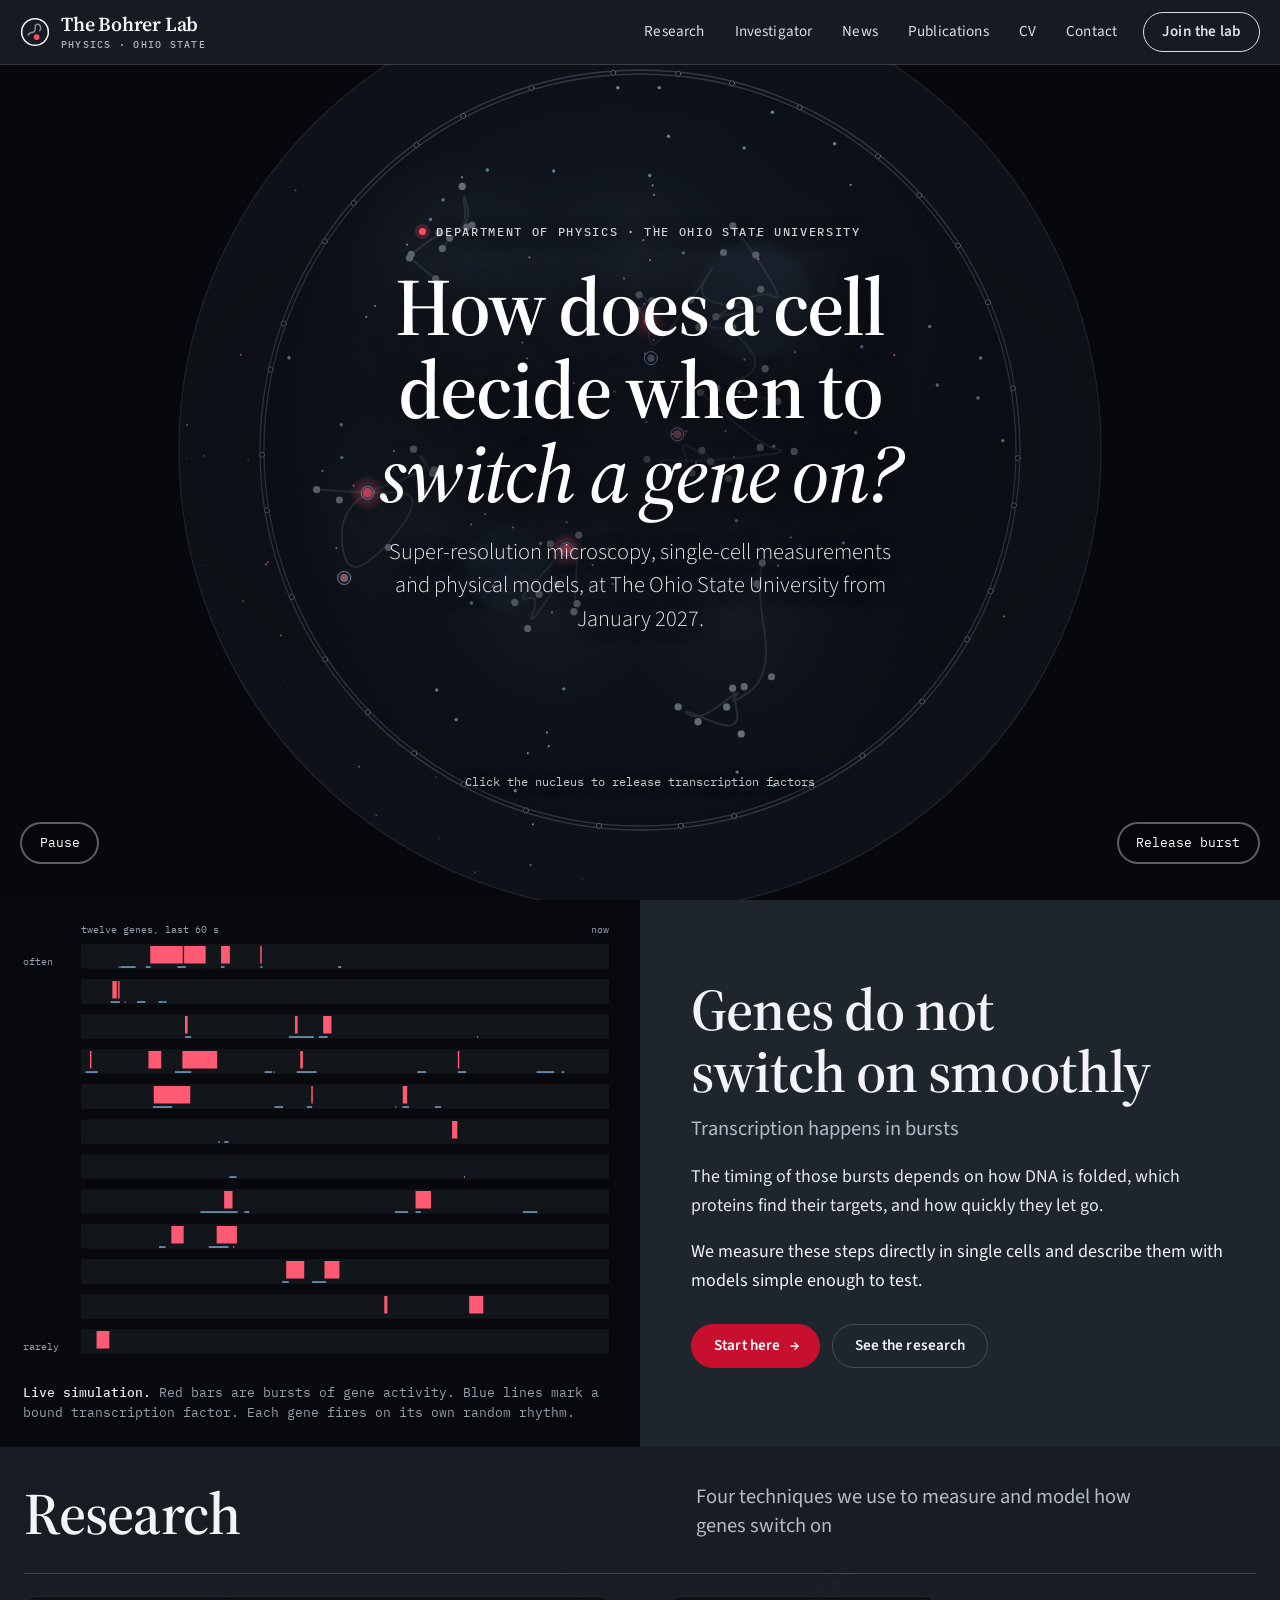
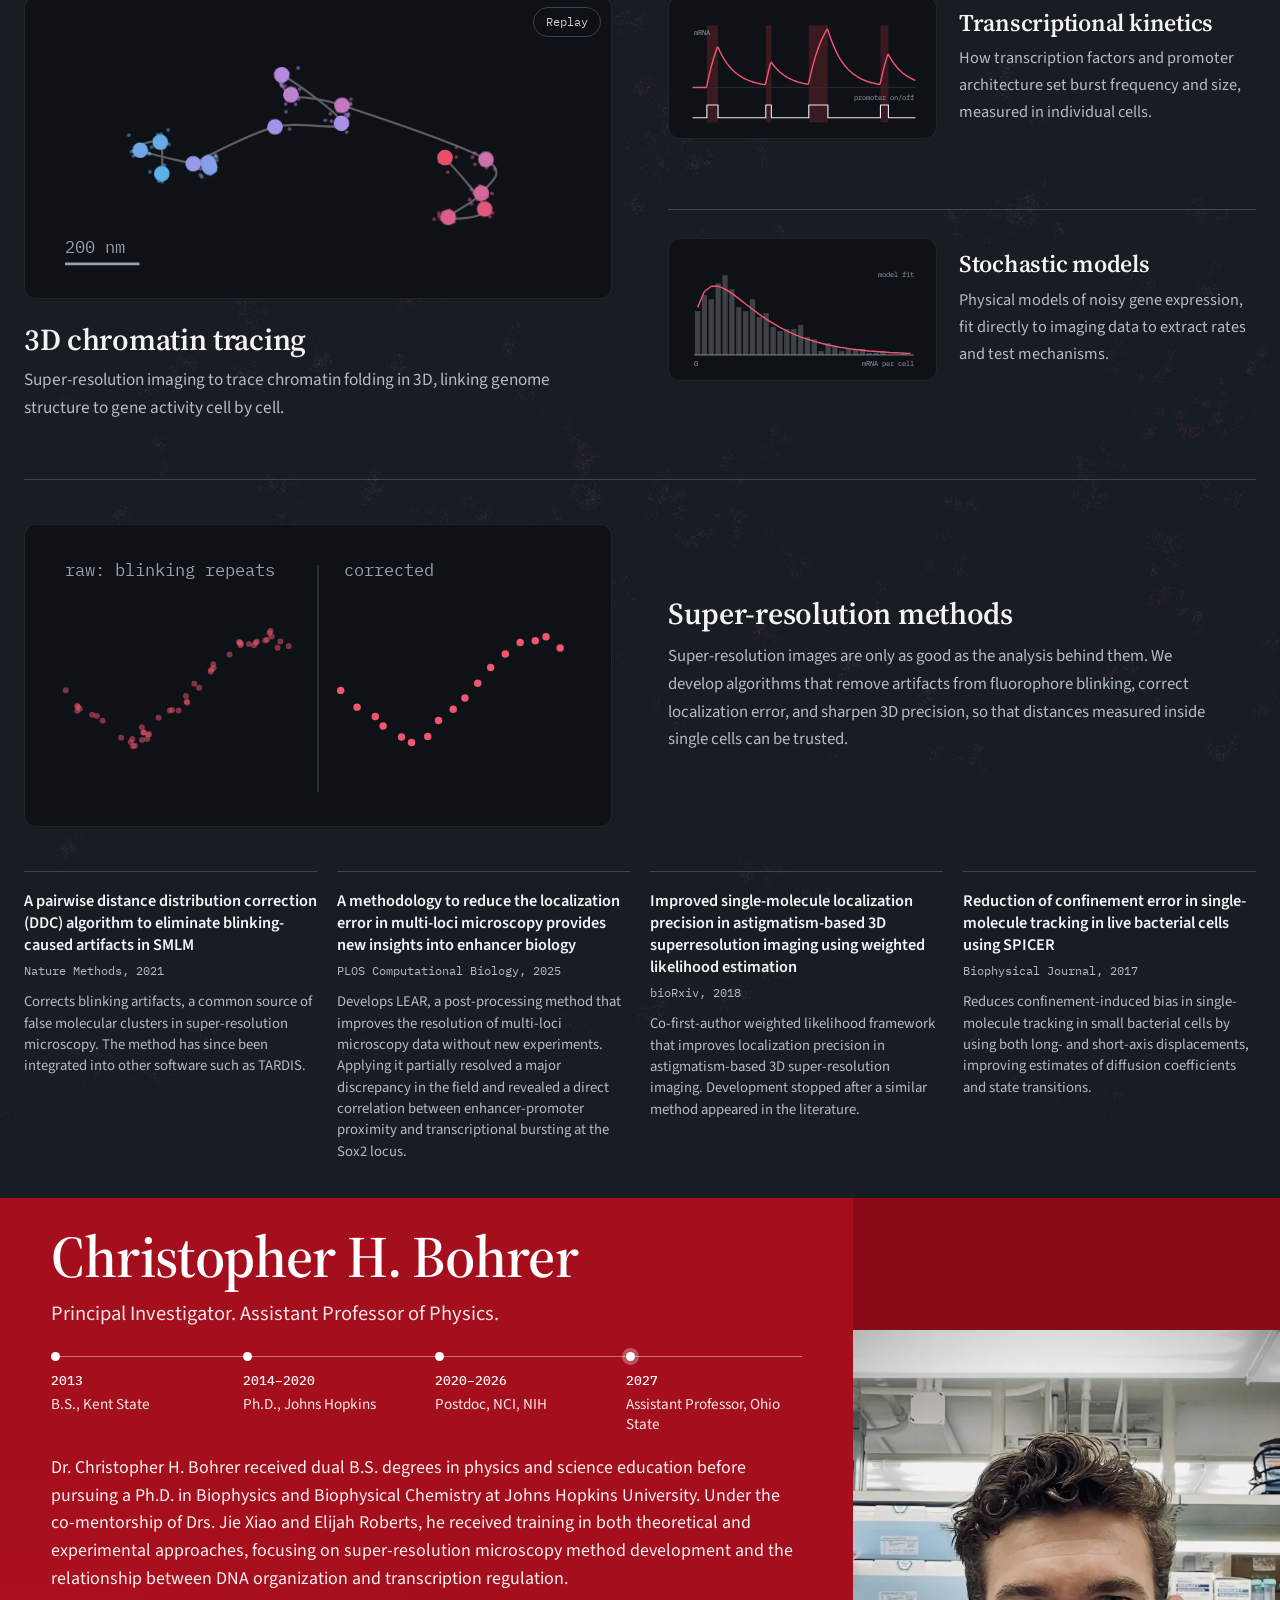
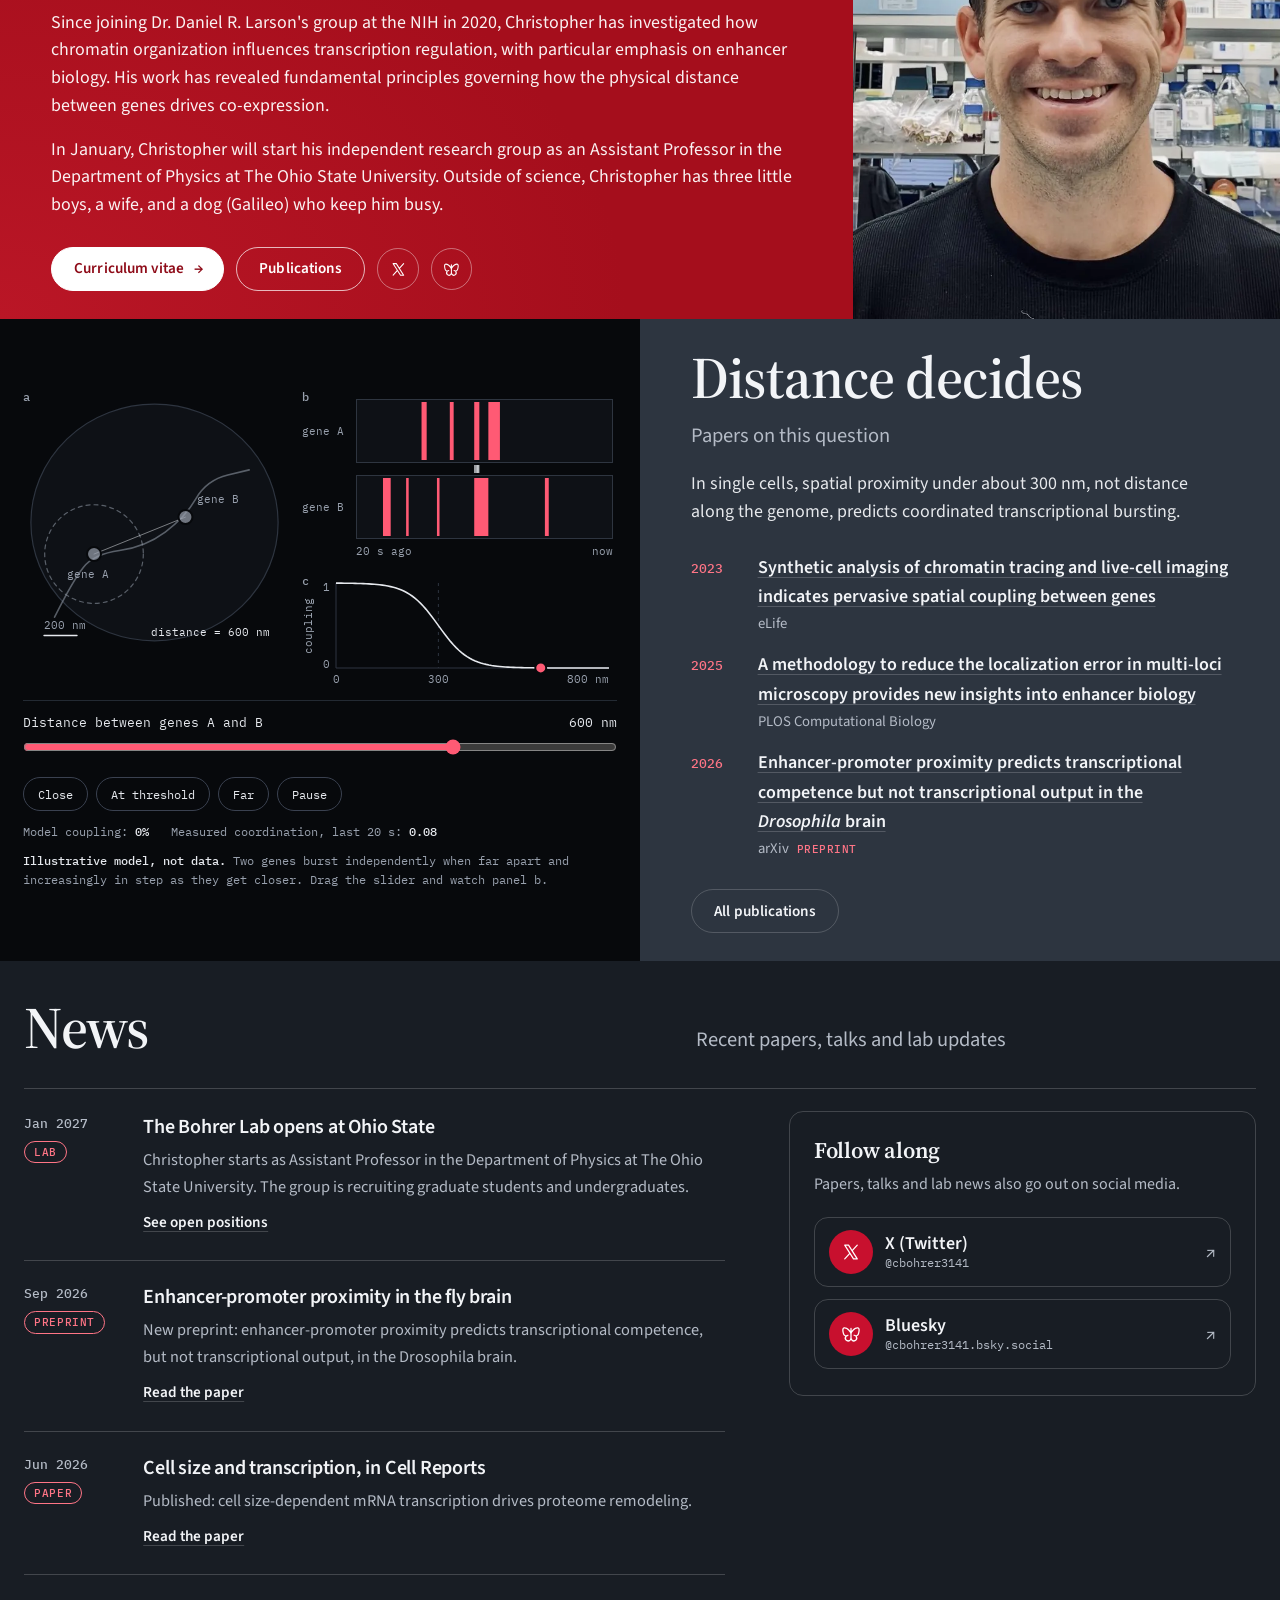
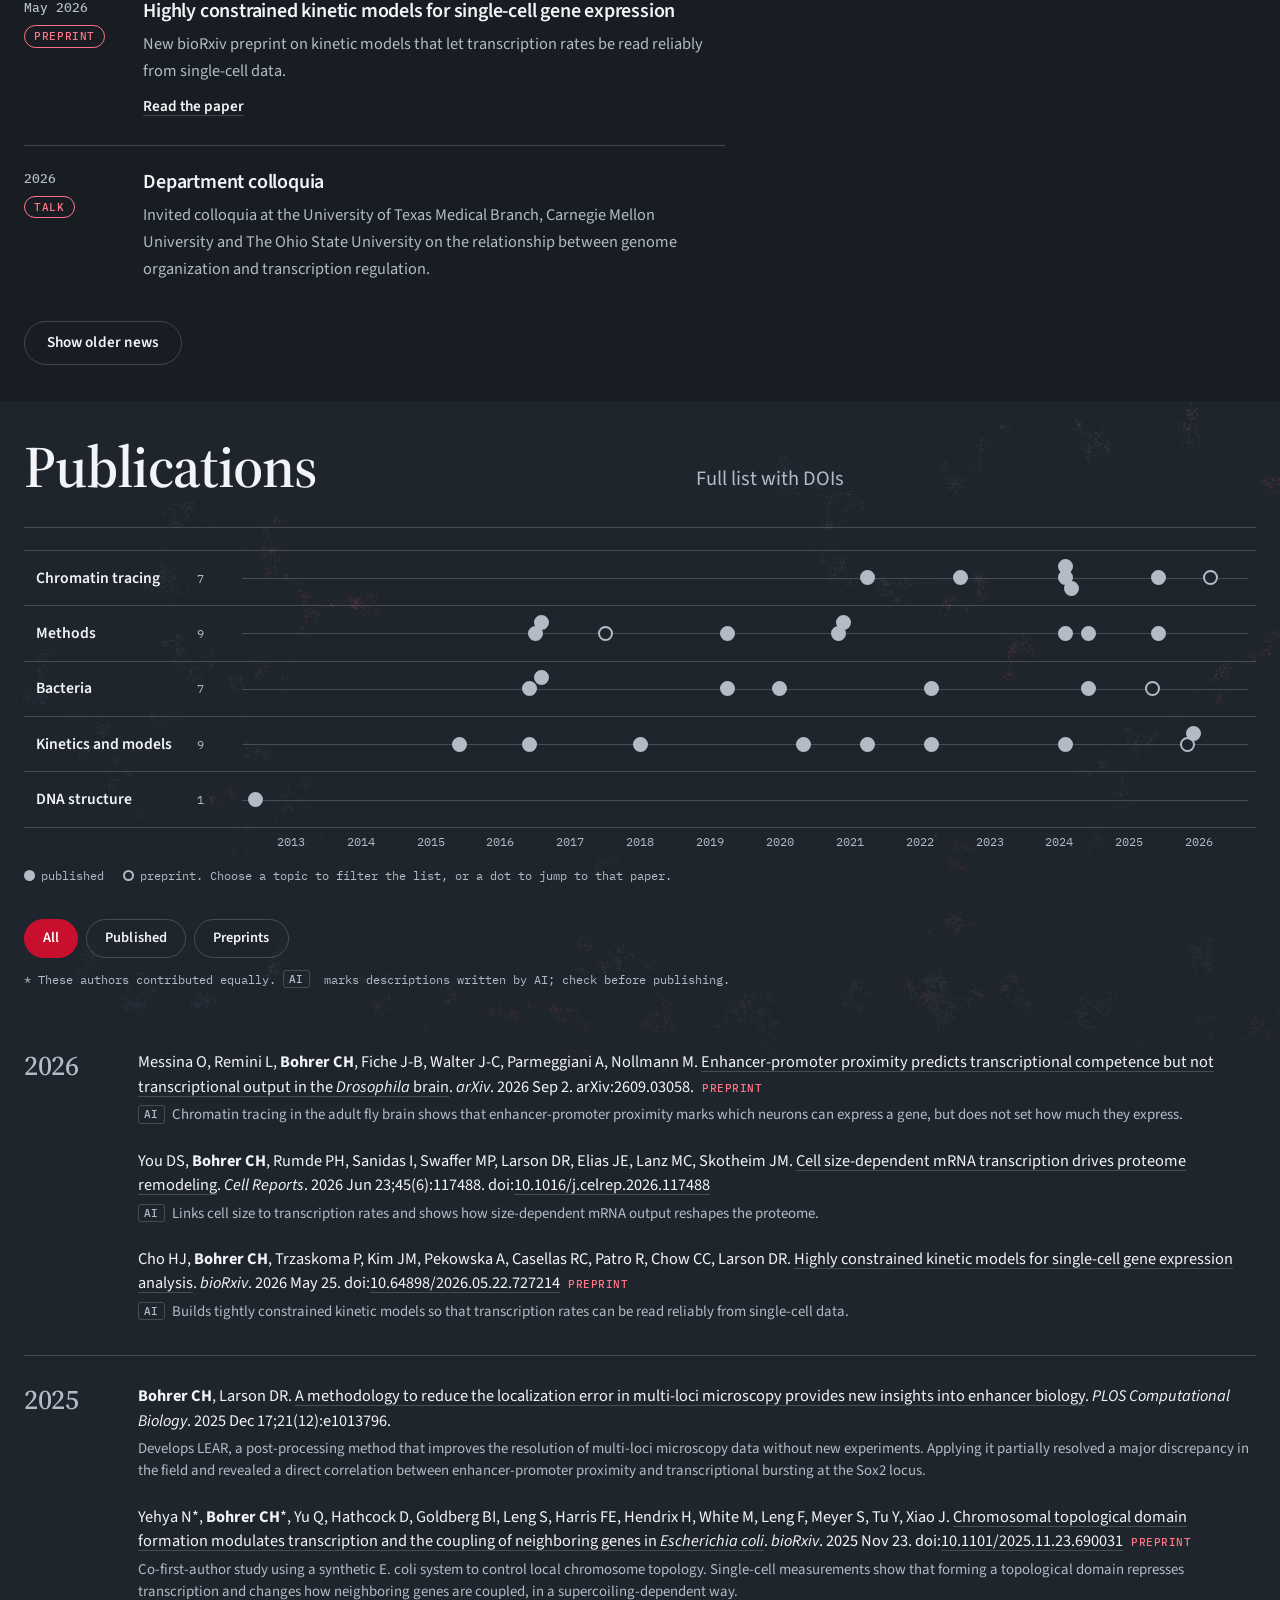
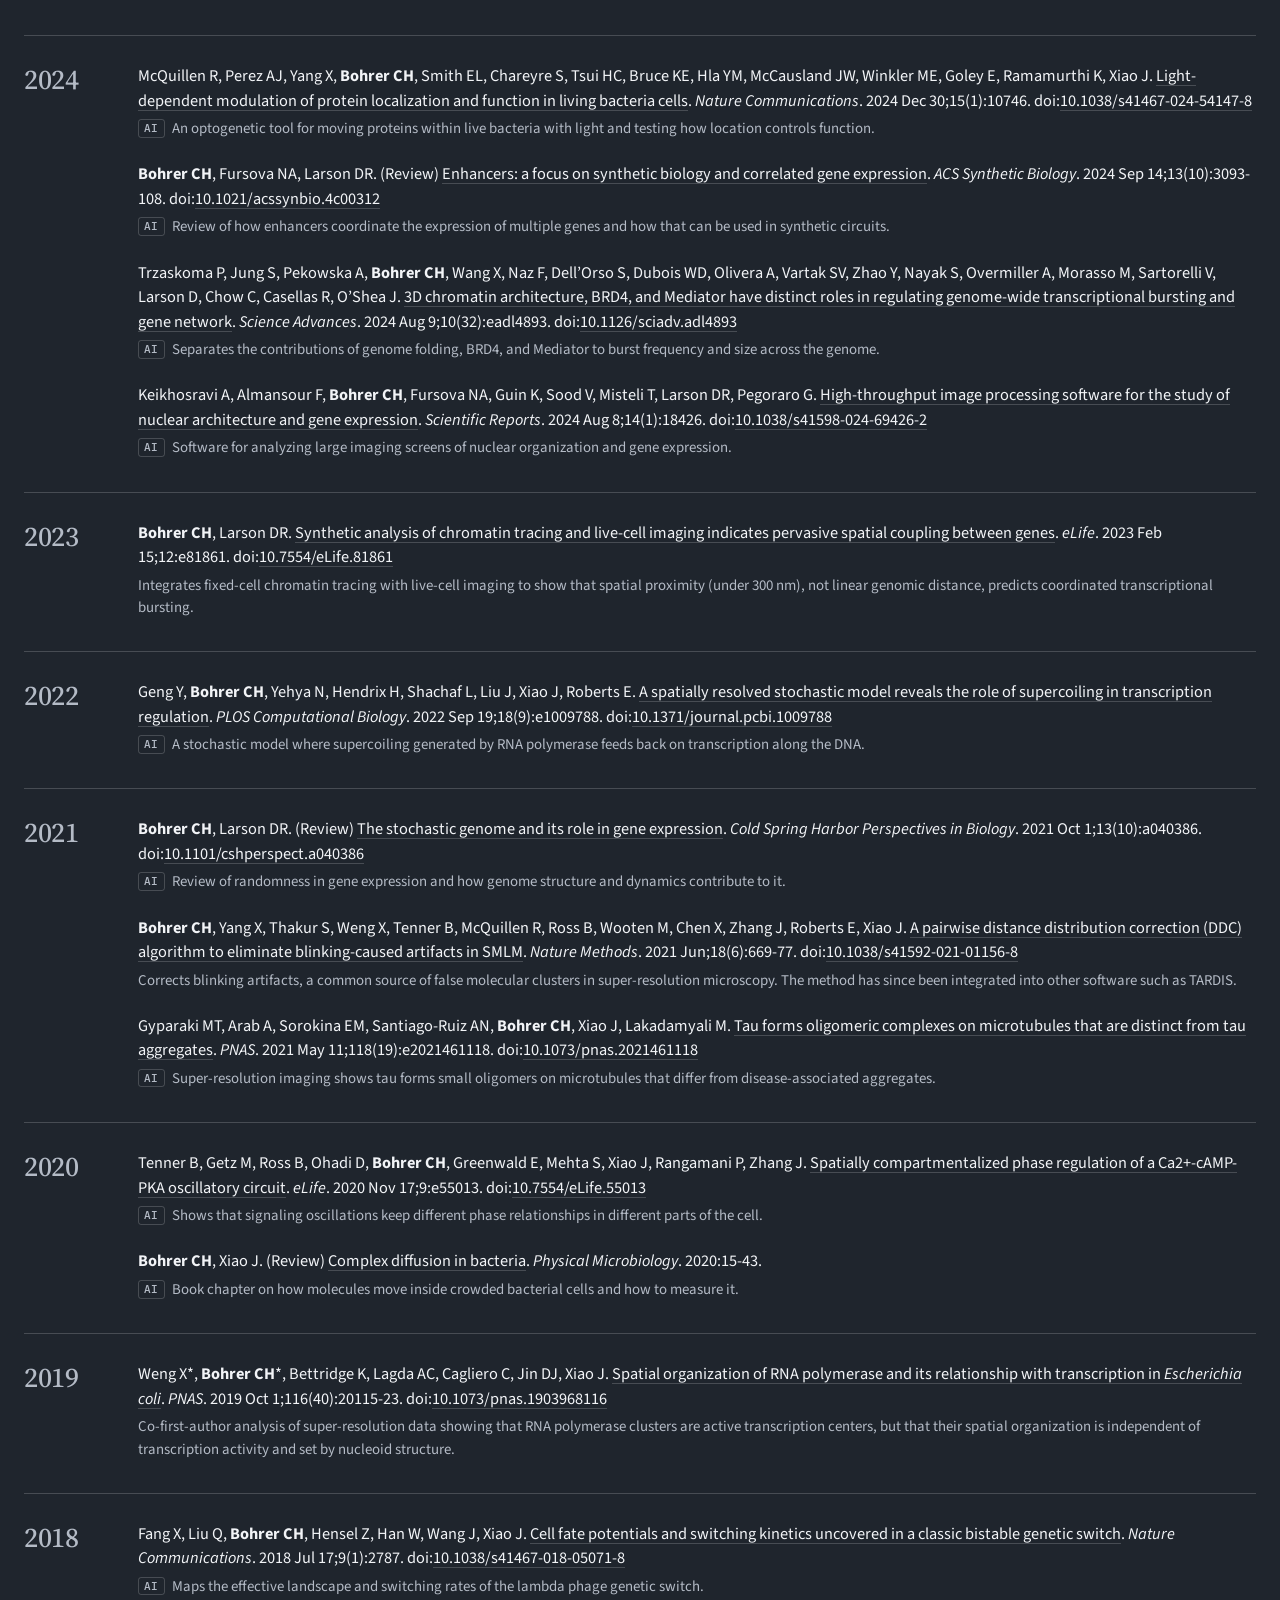
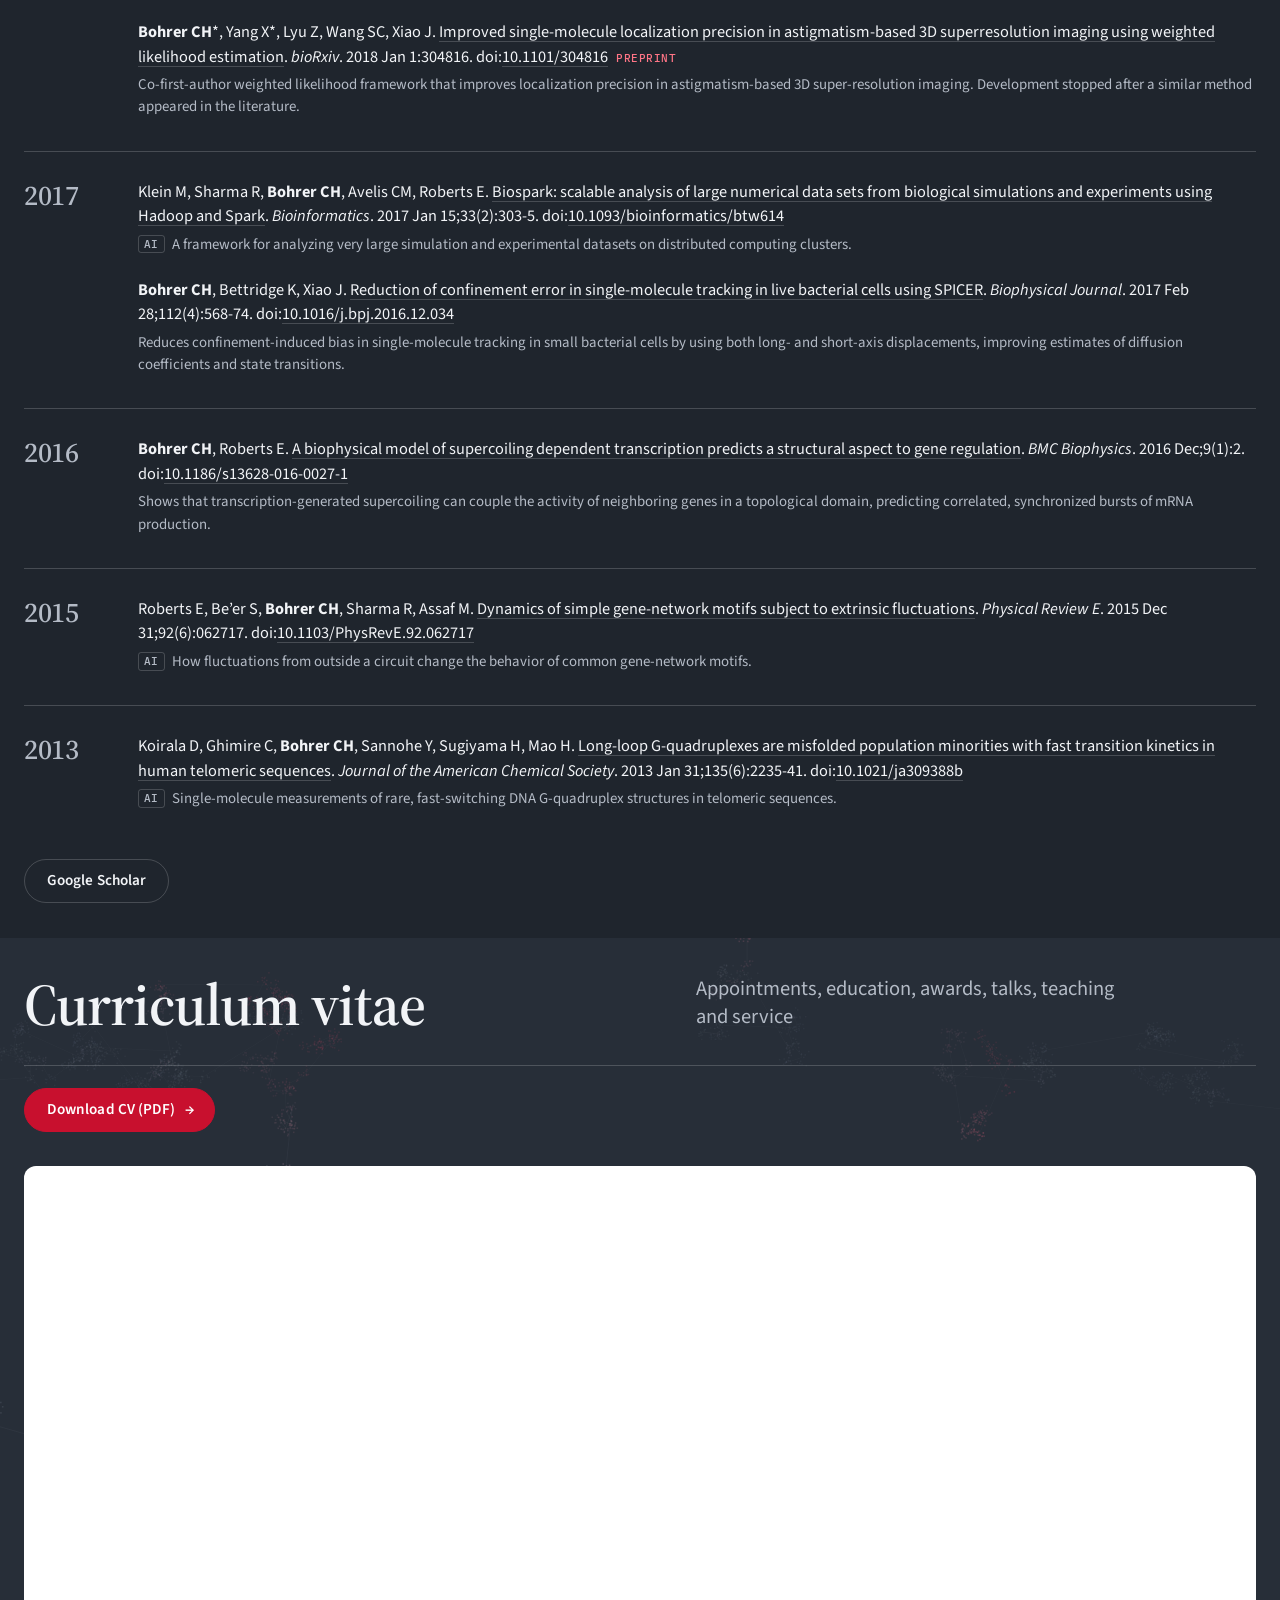
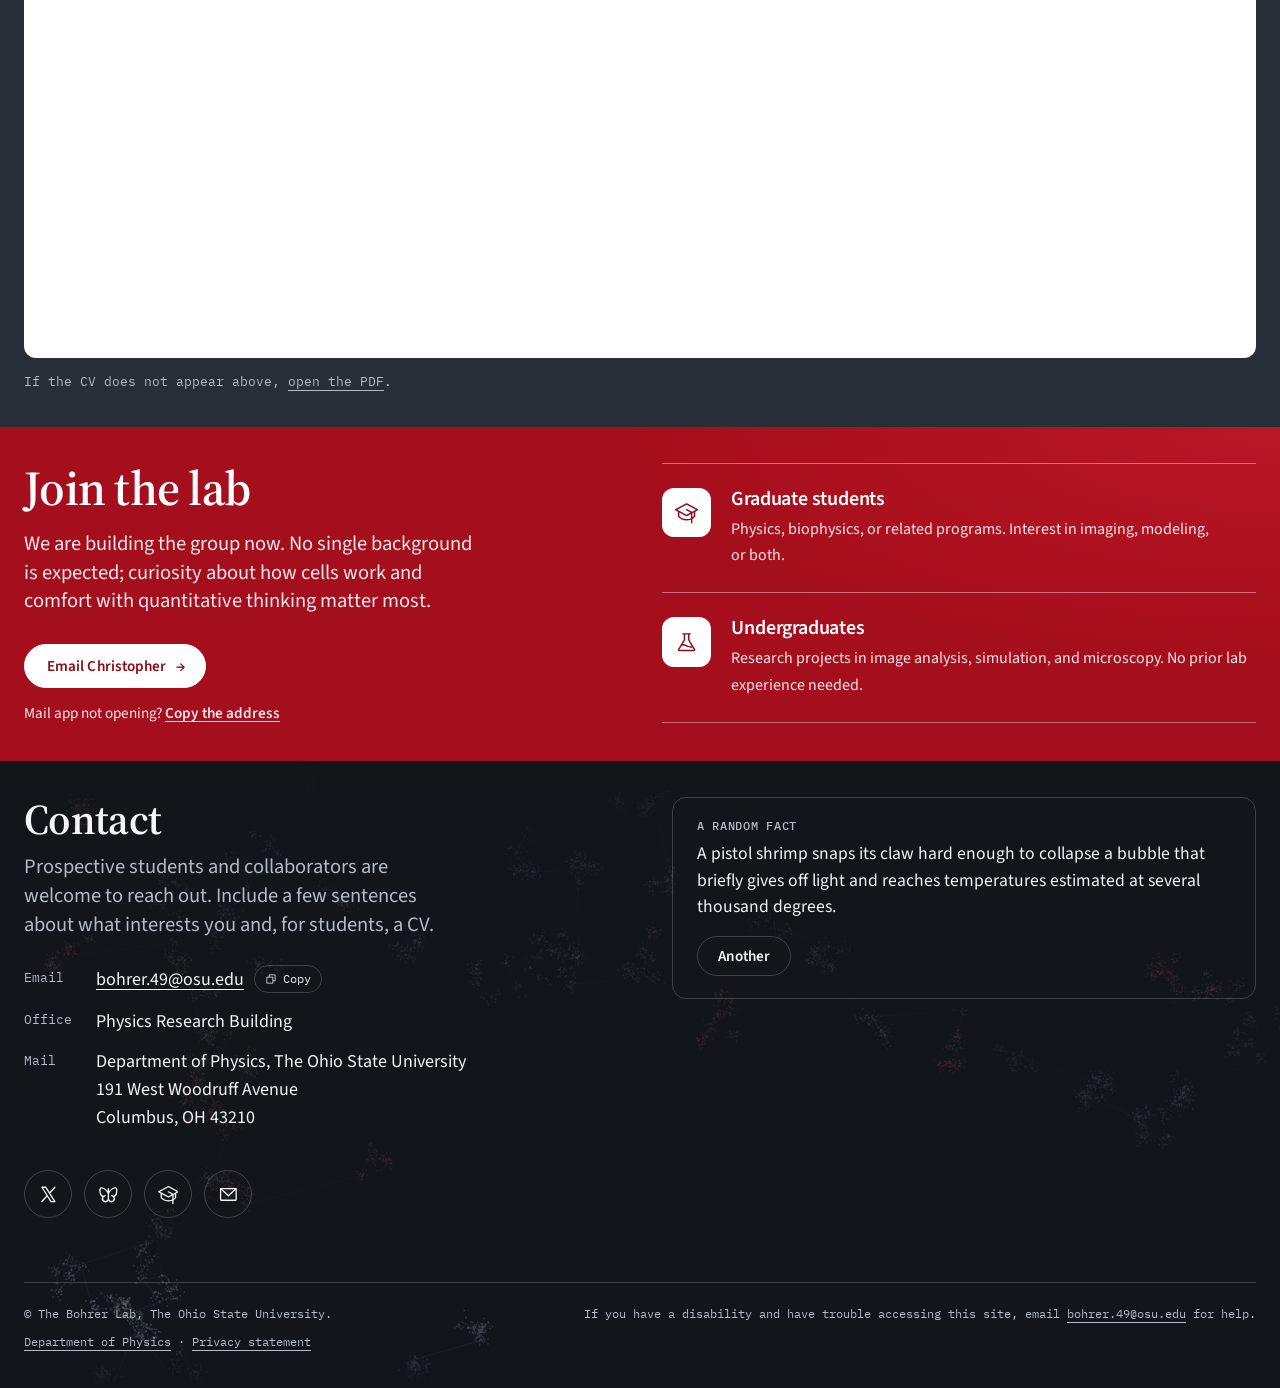
==== commit 795aa2c1: "Tighten section heights; scale content to fill each row Co-Authored-By: Claude Sonnet 5.5 <noreply@a" ====
--- a/index.html
+++ b/index.html
@@ -142,38 +142,38 @@
 @media (pointer:coarse){.b-pause{min-height:44px}}
 
 /* ---------- spotlights: image half + colored text half ---------- */
-.spot{display:grid;grid-template-columns:minmax(0,1fr) minmax(0,1fr);background:var(--sb,var(--b1));color:var(--ink);min-height:min(100vh,780px)}
+.spot{display:grid;grid-template-columns:minmax(0,1fr) minmax(0,1fr);background:var(--sb,var(--b1));color:var(--ink);min-height:0}
 .spot .image{position:relative;min-width:0;background:#07090C;overflow:hidden}
 .spot.rev .image{order:2}
-.spot .content{display:flex;flex-direction:column;justify-content:center;padding:clamp(56px,7vw,110px) clamp(24px,6vw,96px)}
-.spot .content > *{max-width:34rem}
-.content h2,.head h2{font-size:clamp(2.1rem,3.8vw,3.2rem)}
-.major{margin-top:.75rem;font-size:1.15rem;font-weight:400;color:var(--mut);line-height:1.4}
+.spot .content{display:flex;flex-direction:column;justify-content:center;padding:clamp(18px,2.2vw,32px) clamp(24px,4vw,64px)}
+.spot .content > *{max-width:60rem}
+.content h2,.head h2{font-size:clamp(2.4rem,4.6vw,4.4rem)}
+.major{margin-top:.75rem;font-size:clamp(1.15rem,1.6vw,1.6rem);font-weight:400;color:var(--mut);line-height:1.4}
 .content p + p{margin-top:1rem}
 .content p.body,.content .bio p{color:var(--ink);opacity:.94}
-.content .body{margin-top:1.4rem}
+.content .body{margin-top:1.2rem;font-size:clamp(1.1rem,1.4vw,1.45rem);line-height:1.6}
 #one{--sb:var(--b1)}#two{--sb:var(--red)}#three{--sb:var(--b3)}
 #two{background-image:radial-gradient(70% 90% at 0% 100%,var(--red-hi),transparent 70%)}
 /* career track under the PI name: a line with one dot per step */
 .path{list-style:none;margin:1.7rem 0 .4rem;padding:0;display:grid;grid-template-columns:repeat(4,minmax(0,1fr));gap:0 16px;border-top:1px solid var(--line)}
-.path li{position:relative;padding-top:15px;font-size:.9rem;line-height:1.35;color:var(--mut)}
+.path li{position:relative;padding-top:15px;font-size:clamp(.95rem,1.15vw,1.2rem);line-height:1.35;color:var(--mut)}
 .path li::before{content:"";position:absolute;top:-5px;left:0;width:9px;height:9px;border-radius:50%;background:var(--ink)}
 .path li:last-child::before{box-shadow:0 0 0 4px rgba(255,255,255,.28)}
-.path .py{display:block;margin-bottom:3px;font:500 .78rem/1.4 var(--mono);color:var(--ink);font-variant-numeric:tabular-nums}
+.path .py{display:block;margin-bottom:3px;font:500 clamp(.82rem,1vw,1.05rem)/1.4 var(--mono);color:var(--ink);font-variant-numeric:tabular-nums}
 .on-red{--ink:#fff;--mut:rgba(255,255,255,.9);--line:rgba(255,255,255,.4);--acc:#fff;color:#fff}
 /* image side: raster strip */
-.pane{display:flex;flex-direction:column;justify-content:center;gap:16px;padding:clamp(20px,3.4vw,52px)}
-#nuc-raster{width:100%;height:clamp(360px,54vh,540px);display:block}
+.pane{display:flex;flex-direction:column;justify-content:center;gap:10px;padding:clamp(12px,1.8vw,26px)}
+#nuc-raster{width:100%;height:clamp(340px,50vh,520px);display:block}
 .pane-cap{font:400 .82rem/1.55 var(--mono);color:#98A0AD}
 .pane-cap b{font-weight:500;color:#E6E9EE}
 /* image side: photo */
-.spot.narrow{grid-template-columns:minmax(0,1.15fr) minmax(0,.85fr)}
-.spot.narrow .content > *{max-width:38rem}
+.spot.narrow{grid-template-columns:minmax(0,1.6fr) minmax(0,.8fr)}
+.spot.narrow .content > *{max-width:none}
 .pw picture{display:contents}
-.spot .image.pw{display:grid;place-items:center;padding:clamp(28px,3.6vw,56px);background:#8B0A17}
-.photo{display:block;width:min(100%,460px);height:auto;aspect-ratio:4/5;object-fit:cover;object-position:50% 22%;border-radius:8px;box-shadow:0 30px 60px -14px rgba(40,0,6,.6),0 0 0 1px rgba(255,255,255,.08)}
+.spot .image.pw{display:grid;place-items:stretch;padding:0;background:#8B0A17}
+.photo{display:block;width:100%;height:100%;min-height:100%;aspect-ratio:auto;object-fit:cover;object-position:50% 22%;border-radius:0;box-shadow:none}
 /* image side: interactive figure */
-#figpanel{--ink:#E6E9EE;--muted:#98A0AD;--rule:#2E3540;--accent:#FF5A74;--panel:#0E1116;--fig:#07090C;color:#E6E9EE;display:flex;flex-direction:column;justify-content:center;gap:16px;padding:clamp(20px,3.4vw,52px)}
+#figpanel{--ink:#E6E9EE;--muted:#98A0AD;--rule:#2E3540;--accent:#FF5A74;--panel:#0E1116;--fig:#07090C;color:#E6E9EE;display:flex;flex-direction:column;justify-content:center;gap:10px;padding:clamp(12px,1.8vw,26px)}
 .fp-grid{display:grid;grid-template-columns:minmax(0,5fr) minmax(0,6fr);gap:16px}
 .fp-r{display:flex;flex-direction:column;gap:12px;min-width:0}
 .fp-c{position:relative;min-width:0}
@@ -199,14 +199,14 @@
 .minilist a{font-weight:600;line-height:1.3;text-decoration-color:var(--line)}
 .minilist a:hover{text-decoration-color:currentColor}
 .minilist span.j{display:block;font-size:.92rem;color:var(--mut);font-weight:400}
-.bio p{font-size:1.02rem}
+.bio p{font-size:clamp(1.05rem,1.4vw,1.45rem);line-height:1.55}
 .plinks{display:flex;flex-wrap:wrap;gap:8px 14px;margin-top:1.4rem;font-size:.95rem}
 
 /* ---------- centered wrappers, features, lists ---------- */
-.wrap{padding:clamp(72px,9vw,128px) max(24px,env(safe-area-inset-right,0px)) clamp(72px,9vw,128px) max(24px,env(safe-area-inset-left,0px))}
-.head{max-width:62rem;margin:0 auto clamp(36px,4.5vw,56px);display:grid;grid-template-columns:minmax(0,1.1fr) minmax(0,1fr);gap:14px 56px;align-items:end;padding-bottom:clamp(20px,2.4vw,28px);border-bottom:1px solid var(--line)}
+.wrap{padding:clamp(22px,2.8vw,40px) max(24px,env(safe-area-inset-right,0px)) clamp(22px,2.8vw,40px) max(24px,env(safe-area-inset-left,0px))}
+.head{max-width:84rem;margin:0 auto clamp(14px,1.8vw,22px);display:grid;grid-template-columns:minmax(0,1.1fr) minmax(0,1fr);gap:14px 56px;align-items:end;padding-bottom:clamp(20px,2.4vw,28px);border-bottom:1px solid var(--line)}
 .head .major{margin-top:0;max-width:30rem;padding-bottom:.3rem}
-#four .head{max-width:1180px}
+#four .head{max-width:1500px}
 #four{background:var(--b4)}
 .center-actions{display:flex;justify-content:center;margin-top:clamp(40px,5vw,64px)}
 .center-actions.col{flex-direction:column;align-items:center;gap:16px}
@@ -215,7 +215,7 @@
 #copymsg{margin-left:.5em;font-family:var(--mono);font-size:.85rem}
 
 #publications{background:var(--bp)}
-.list-in{max-width:62rem;margin:0 auto}
+.list-in{max-width:84rem;margin:0 auto}
 .filters{display:flex;flex-wrap:wrap;gap:8px;margin-bottom:12px}
 .filters button{font:600 .9rem/1 var(--sans);letter-spacing:.005em;background:transparent;color:var(--ink);border:1.5px solid var(--line);border-radius:3em;padding:11px 18px;cursor:pointer;transition:border-color .15s,background-color .15s,color .15s}
 .filters button:hover{border-color:var(--ink)}
@@ -241,7 +241,7 @@
 .printid{display:none}
 details.cvs{border-top:1px solid var(--line)}
 details.cvs:last-of-type{border-bottom:1px solid var(--line)}
-details.cvs > summary{list-style:none;cursor:pointer;display:flex;align-items:center;justify-content:space-between;gap:16px;padding:20px 4px;font-size:1.35rem;font-weight:600;letter-spacing:-.01em;line-height:1.2}
+details.cvs > summary{list-style:none;cursor:pointer;display:flex;align-items:center;justify-content:space-between;gap:16px;padding:6px 4px;font-size:1.1rem;font-weight:600;letter-spacing:-.01em;line-height:1.2}
 details.cvs > summary::-webkit-details-marker{display:none}
 details.cvs > summary:hover{color:var(--acc)}
 details.cvs > summary .ct{font:400 .78rem/1 var(--mono);color:var(--mut);display:flex;align-items:center;gap:14px}
@@ -260,7 +260,7 @@
 .cv-ol li::before{content:counter(c) ".";font:400 .8rem/2 var(--mono);color:var(--mut);text-align:right}
 
 #join{background:radial-gradient(80% 110% at 100% 0%,var(--red-hi),transparent 65%) var(--red)}
-.join-in{max-width:62rem;margin:0 auto;display:grid;grid-template-columns:minmax(0,1fr) minmax(0,1.05fr);gap:40px 72px;align-items:start}
+.join-in{max-width:84rem;margin:0 auto;display:grid;grid-template-columns:minmax(0,1fr) minmax(0,1.05fr);gap:40px 72px;align-items:start}
 .join-head h2{font-size:clamp(2.1rem,3.8vw,3.2rem)}
 .join-head .major{margin-top:1rem;max-width:28rem}
 .join-cols{list-style:none;margin:0;padding:0;border-bottom:1px solid var(--line)}
@@ -271,7 +271,7 @@
 @media (max-width:920px){.join-in{grid-template-columns:1fr}}
 
 #contact{background:var(--bf);color:var(--ink)}
-.c-grid{max-width:62rem;margin:0 auto;display:grid;grid-template-columns:minmax(0,1fr) minmax(0,1fr);gap:40px 64px;align-items:start}
+.c-grid{max-width:84rem;margin:0 auto;display:grid;grid-template-columns:minmax(0,1fr) minmax(0,1fr);gap:40px 64px;align-items:start}
 .c-grid dl{margin:1.6rem 0 0;display:grid;grid-template-columns:max-content minmax(0,1fr);gap:12px 24px}
 .c-grid dt{font:400 .8rem/2 var(--mono);color:var(--mut)}
 .c-grid dd{margin:0}
@@ -285,7 +285,7 @@
 .social{list-style:none;margin:2.4rem 0 0;padding:0;display:flex;gap:12px;flex-wrap:wrap}
 .social a{display:grid;place-items:center;width:3rem;height:3rem;border-radius:50%;border:1.5px solid var(--line);font-size:1.3rem;text-decoration:none;transition:background-color .2s,border-color .2s,color .2s}
 .social a:hover{background:var(--btn);border-color:var(--btn);color:#fff}
-.legal{max-width:62rem;margin:64px auto 0;padding-top:20px;border-top:1px solid var(--line);font:400 .78rem/1.7 var(--mono);color:var(--mut);display:flex;flex-wrap:wrap;justify-content:space-between;gap:6px 28px}
+.legal{max-width:84rem;margin:64px auto 0;padding-top:20px;border-top:1px solid var(--line);font:400 .78rem/1.7 var(--mono);color:var(--mut);display:flex;flex-wrap:wrap;justify-content:space-between;gap:6px 28px}
 .legal a{color:var(--mut)}
 .legal a:hover{color:var(--acc)}
 
@@ -298,7 +298,7 @@
 .fieldbg canvas{position:absolute;inset:0;width:100%;height:100%}
 
 /* ---------- research: four techniques, each with its own sketch ---------- */
-.rs{max-width:1180px;margin:0 auto}
+.rs{max-width:1500px;margin:0 auto}
 .themes{display:grid;grid-template-columns:minmax(0,1fr) minmax(0,1fr);grid-template-rows:auto auto;gap:28px 56px;align-items:start}
 .theme.feature{grid-row:span 2}
 .tfig{--ink:#E9ECF1;--muted:#98A0AD;--rule:#2A313C;--scarlet:#F0566F;--scarlet-soft:#3B1920;position:relative;margin:0;background:#0E1116;border:1px solid rgba(255,255,255,.08);border-radius:12px;padding:14px 14px 8px}
@@ -386,7 +386,7 @@
 
 /* ---------- news + social ---------- */
 #news{background:var(--b4)}
-.news-grid{max-width:62rem;margin:0 auto;display:grid;grid-template-columns:minmax(0,1.5fr) minmax(0,1fr);gap:48px 64px;align-items:start}
+.news-grid{max-width:84rem;margin:0 auto;display:grid;grid-template-columns:minmax(0,1.5fr) minmax(0,1fr);gap:48px 64px;align-items:start}
 .nitem{display:grid;grid-template-columns:6.2rem minmax(0,1fr);gap:0 20px;padding:24px 0;border-top:1px solid var(--line)}
 .nitem:first-child{border-top:0;padding-top:4px}
 .nmeta{display:flex;flex-direction:column;gap:8px;align-items:flex-start}
@@ -426,6 +426,7 @@
   .spot.rev .image{order:0}
   .spot .image{min-height:0}
   .spot.narrow{grid-template-columns:1fr}
+  .photo{height:auto;min-height:0;aspect-ratio:4/5;max-height:70vh}
   .spot .image.pw{padding:36px 20px 12px}
   .photo{width:min(80%,340px)}
   #nuc-raster{height:clamp(300px,46vh,420px)}
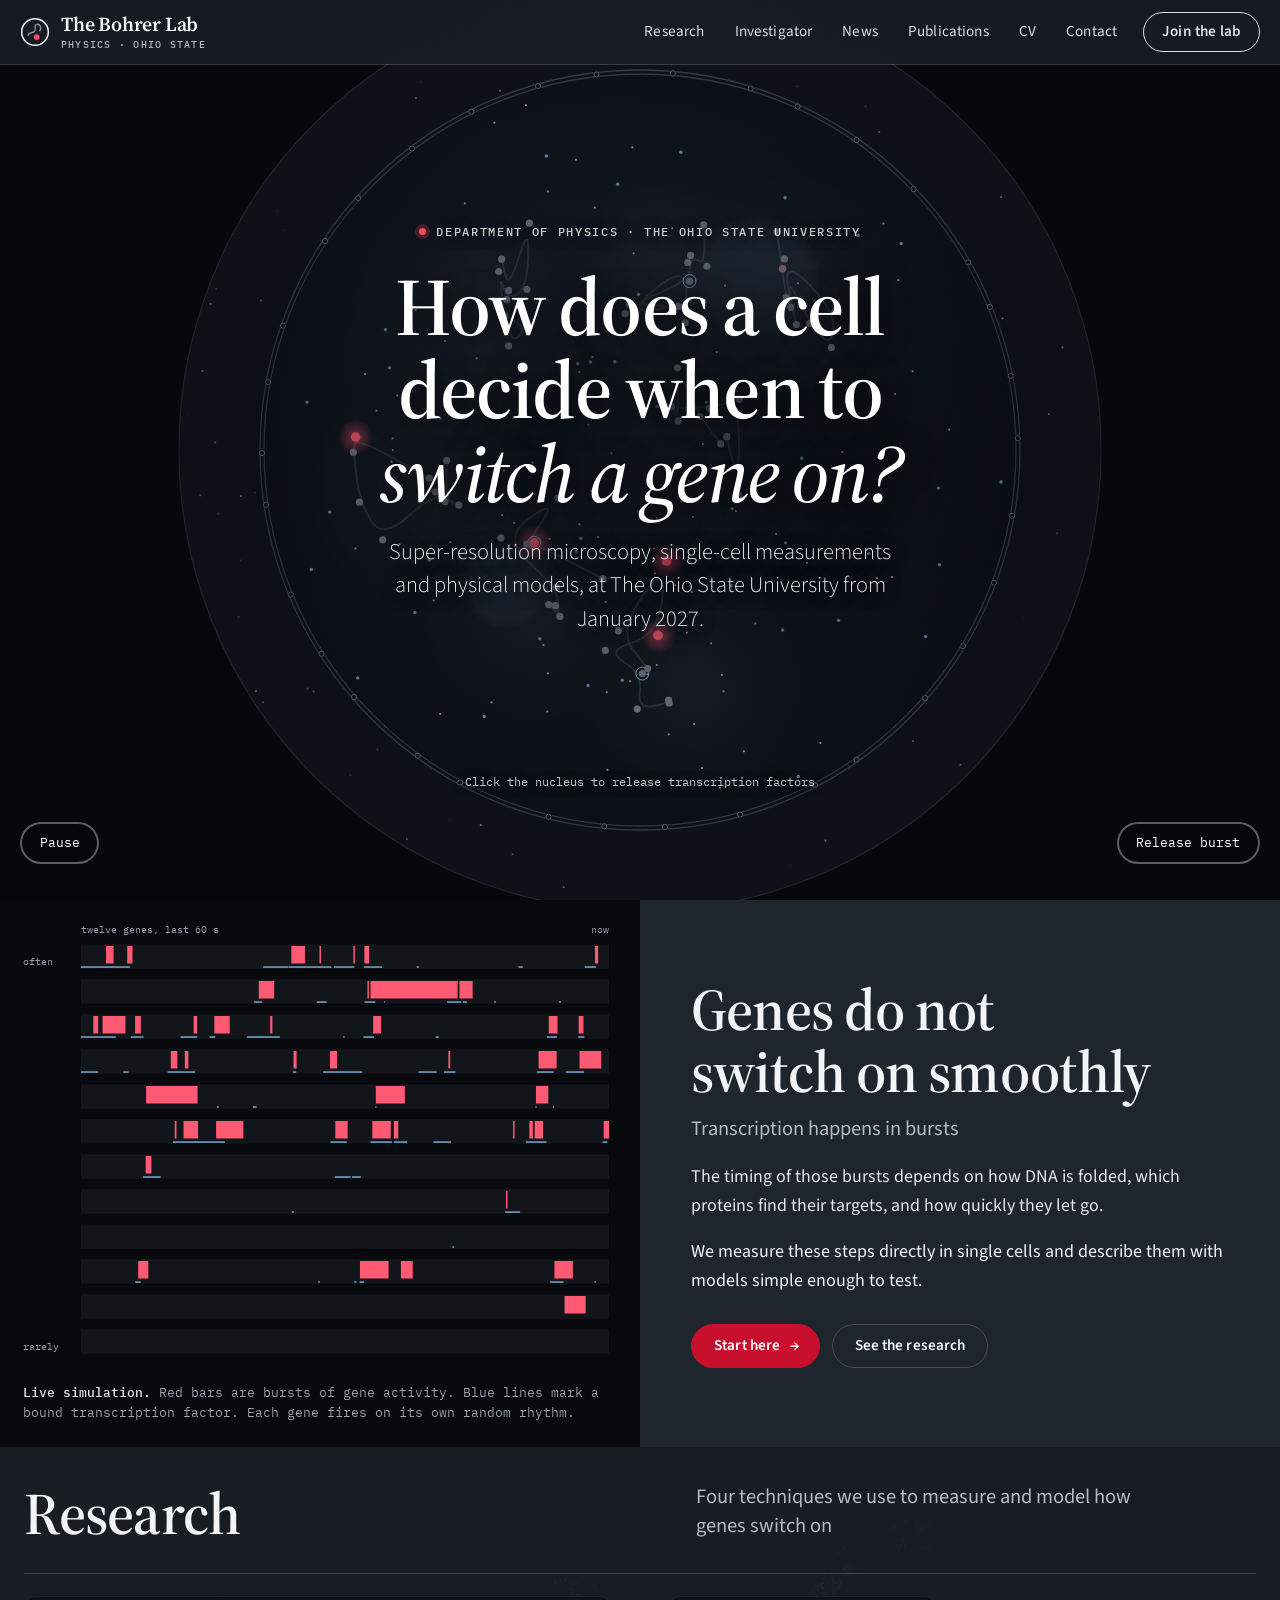
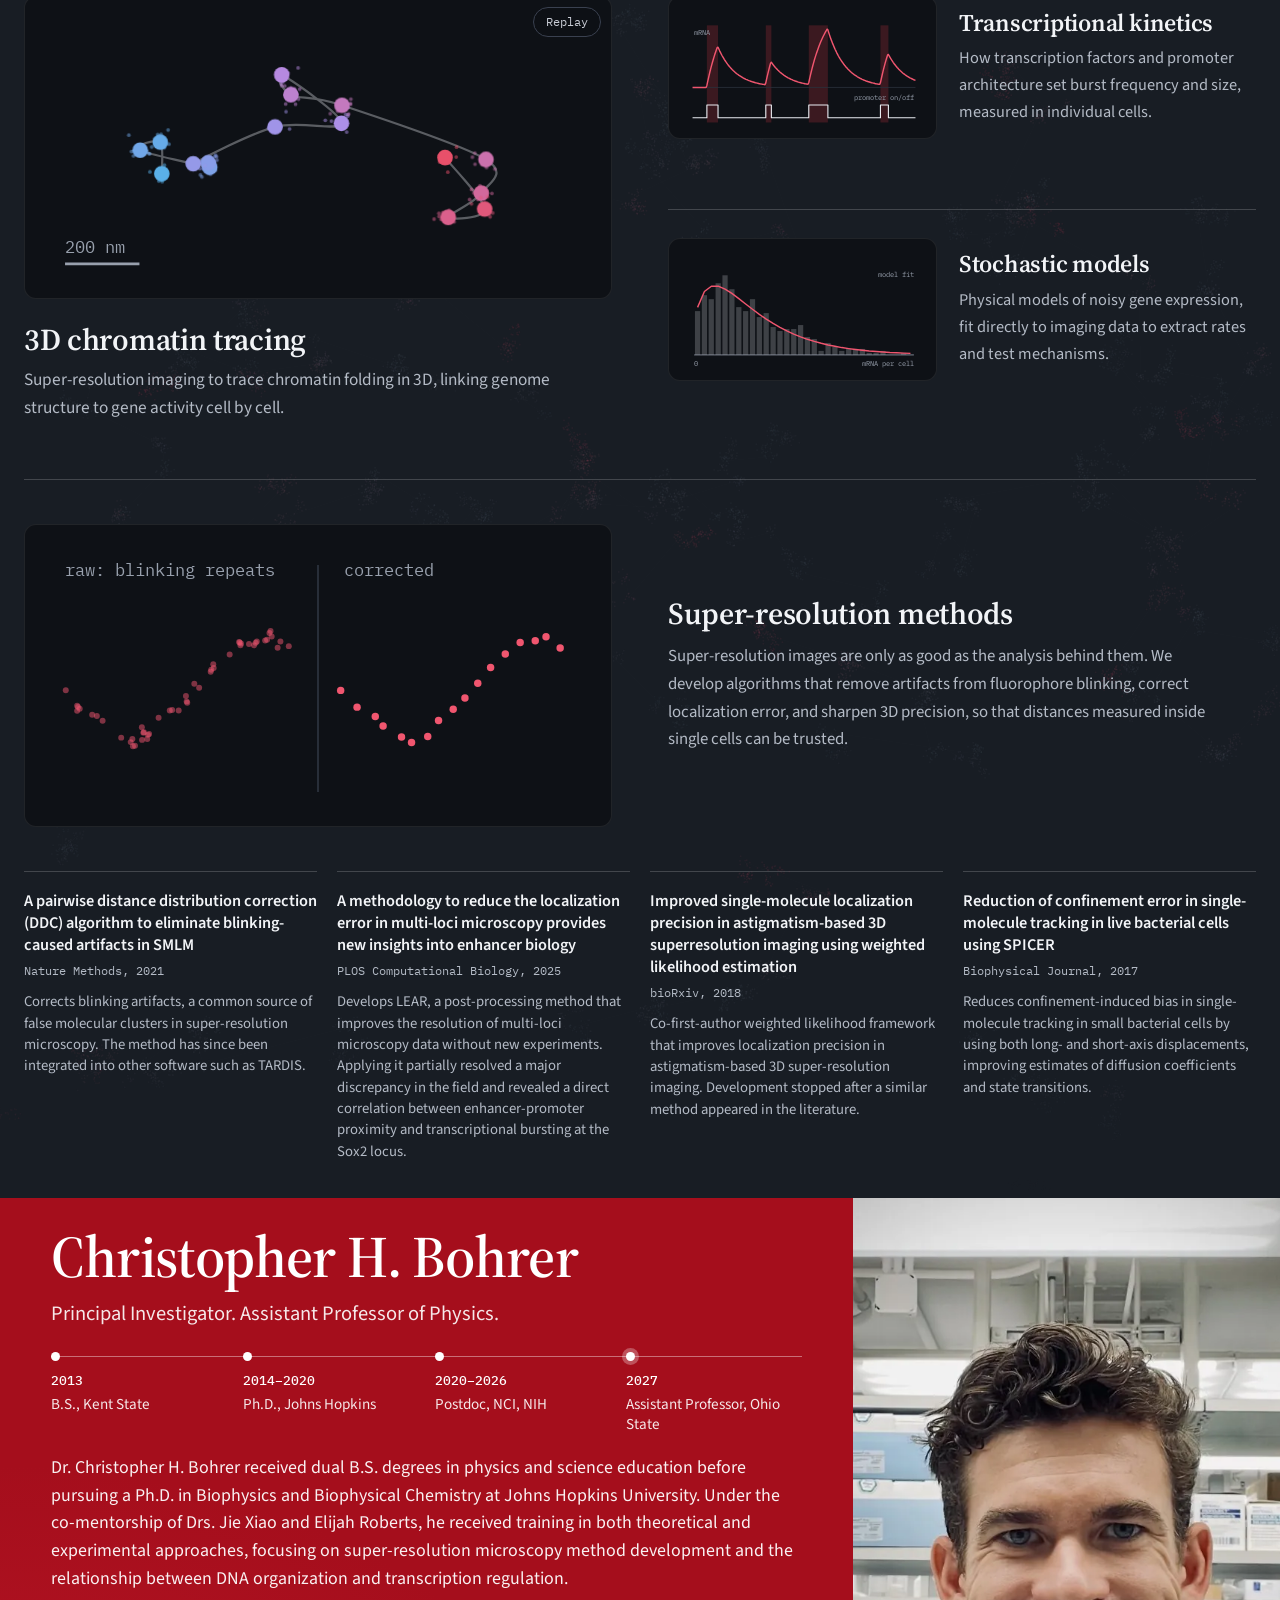
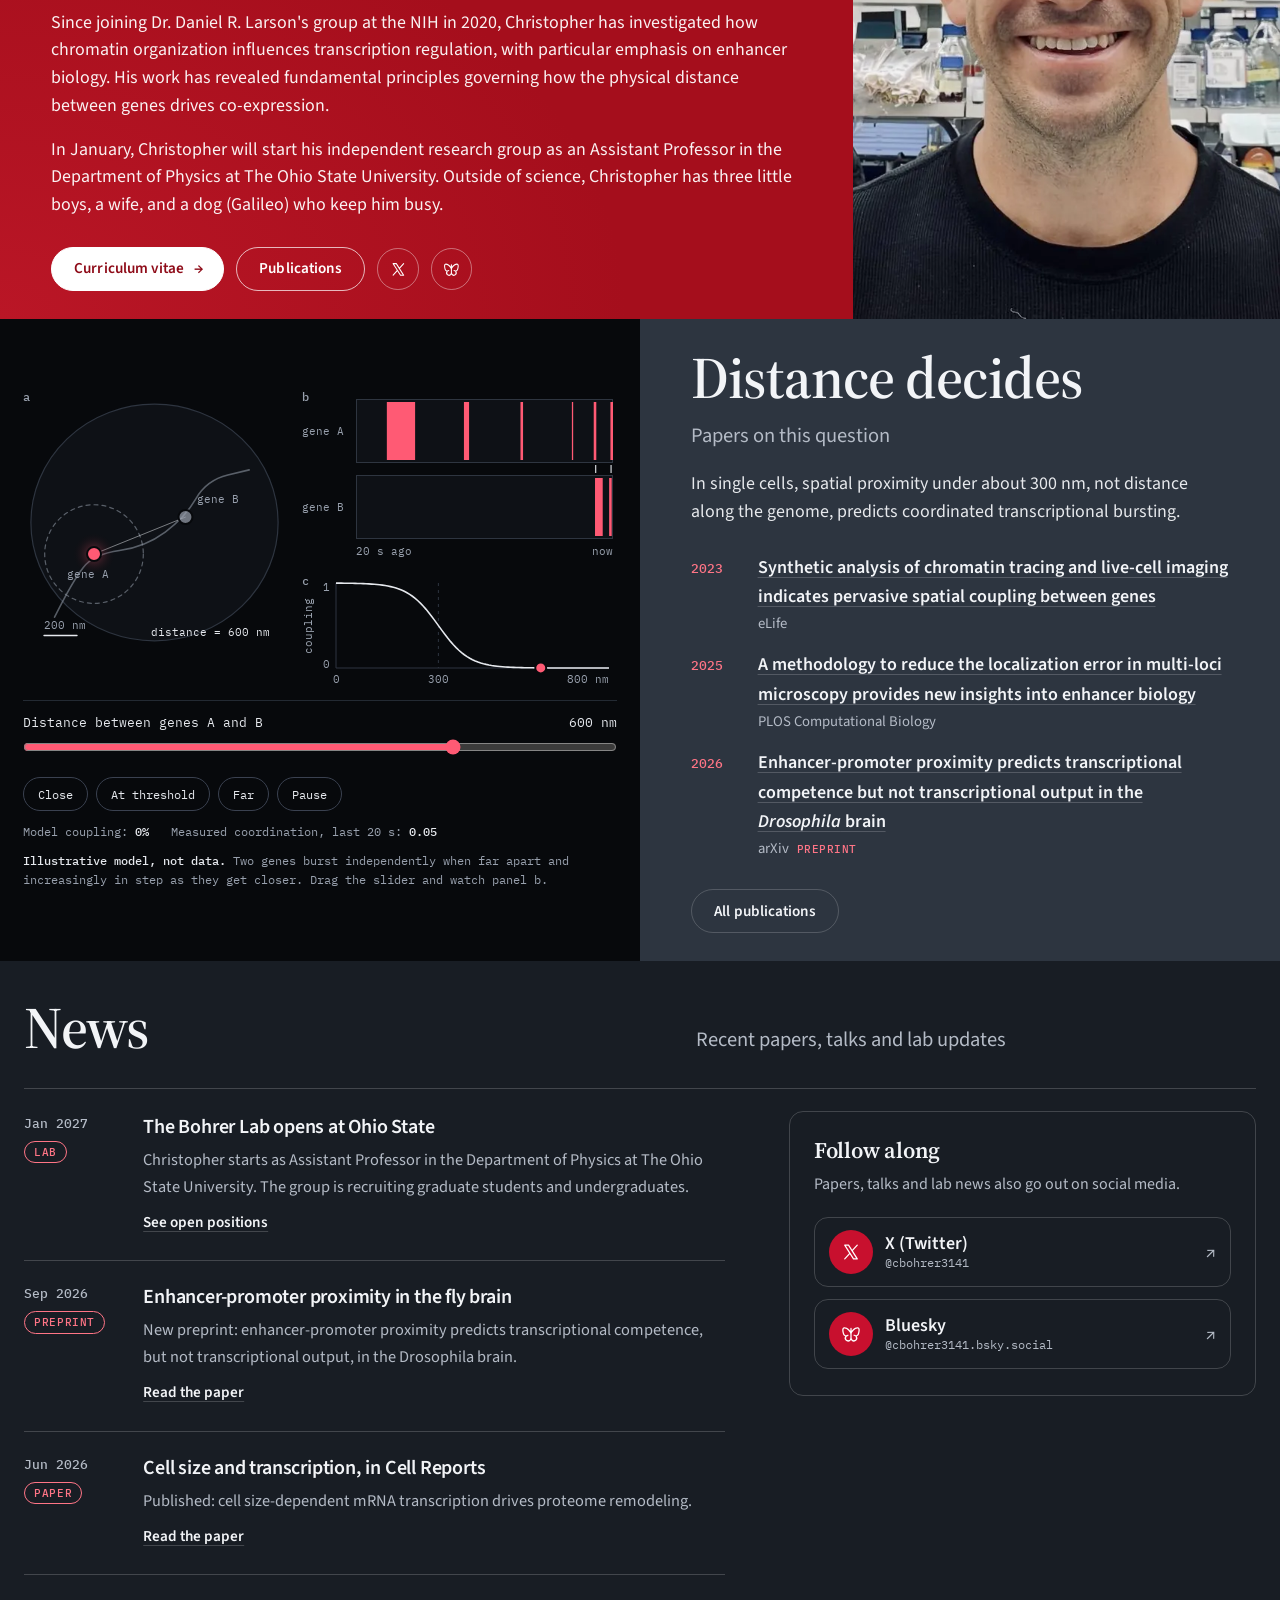
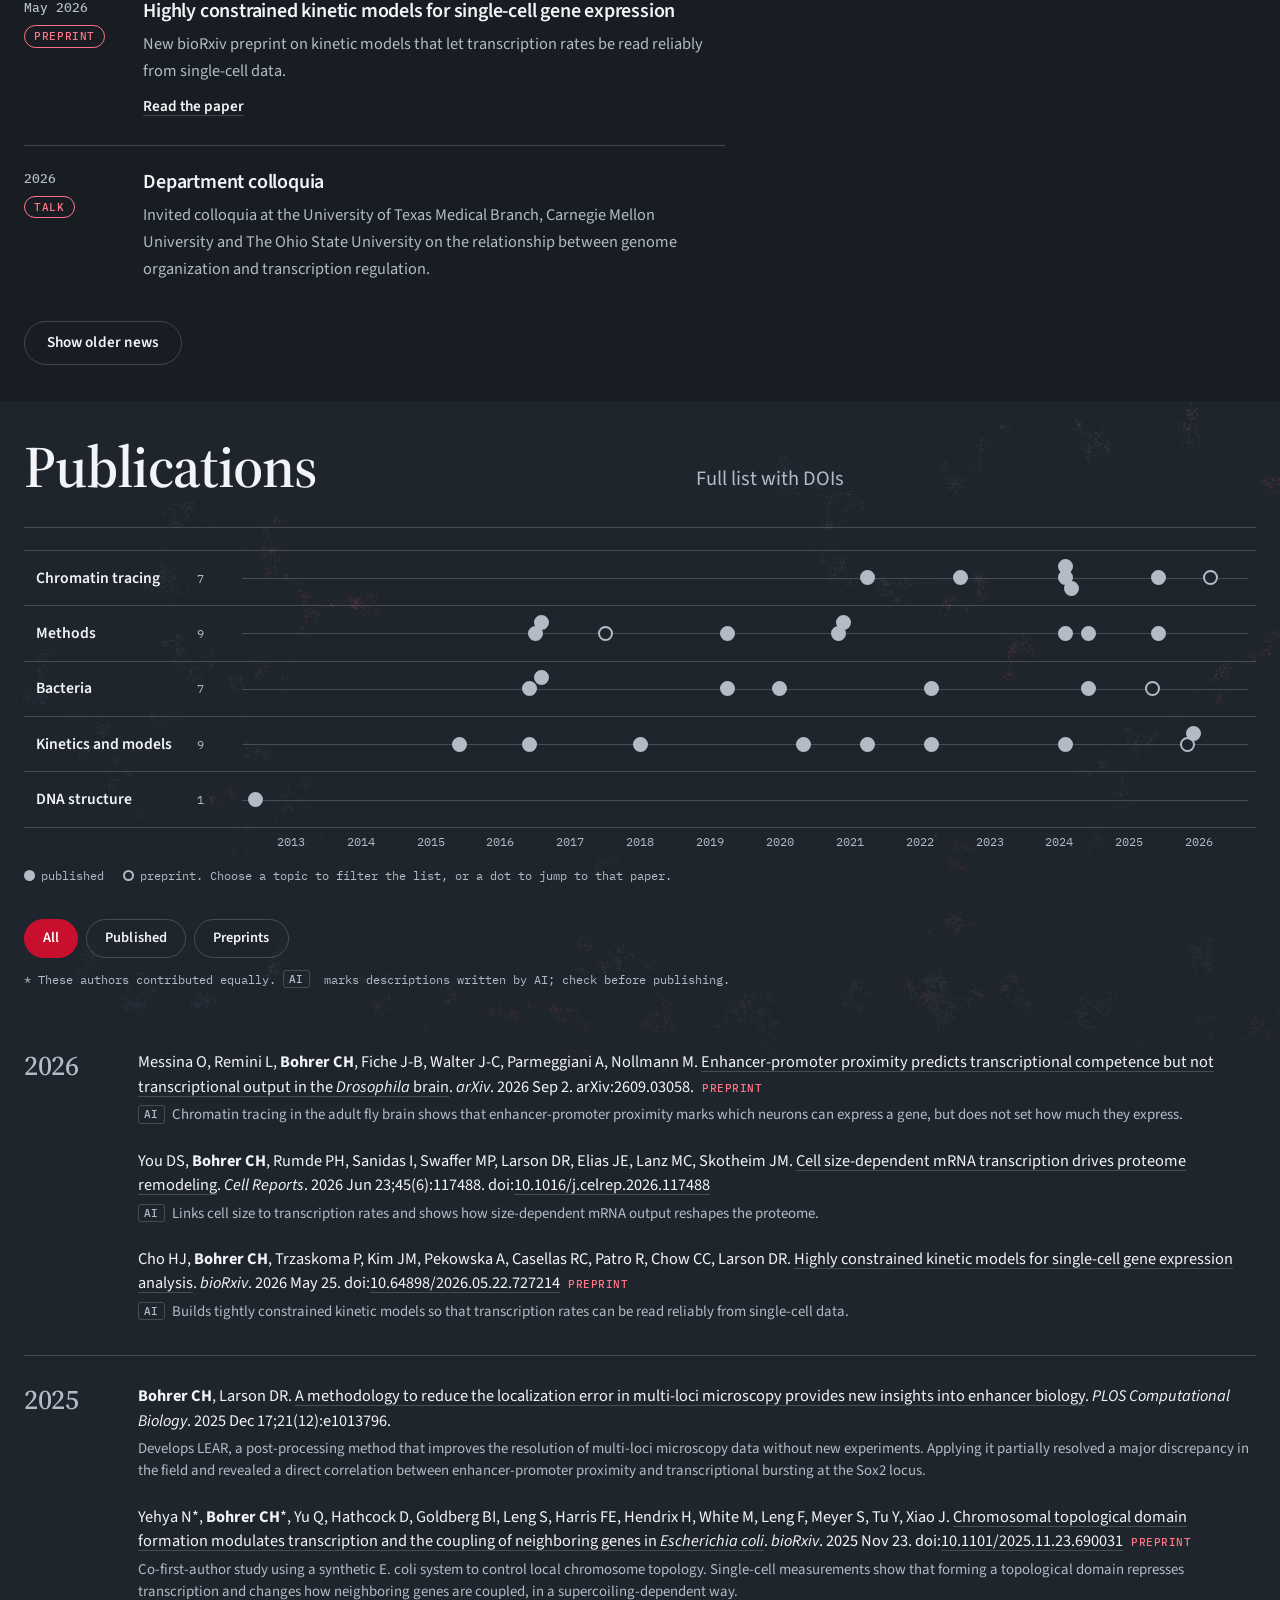
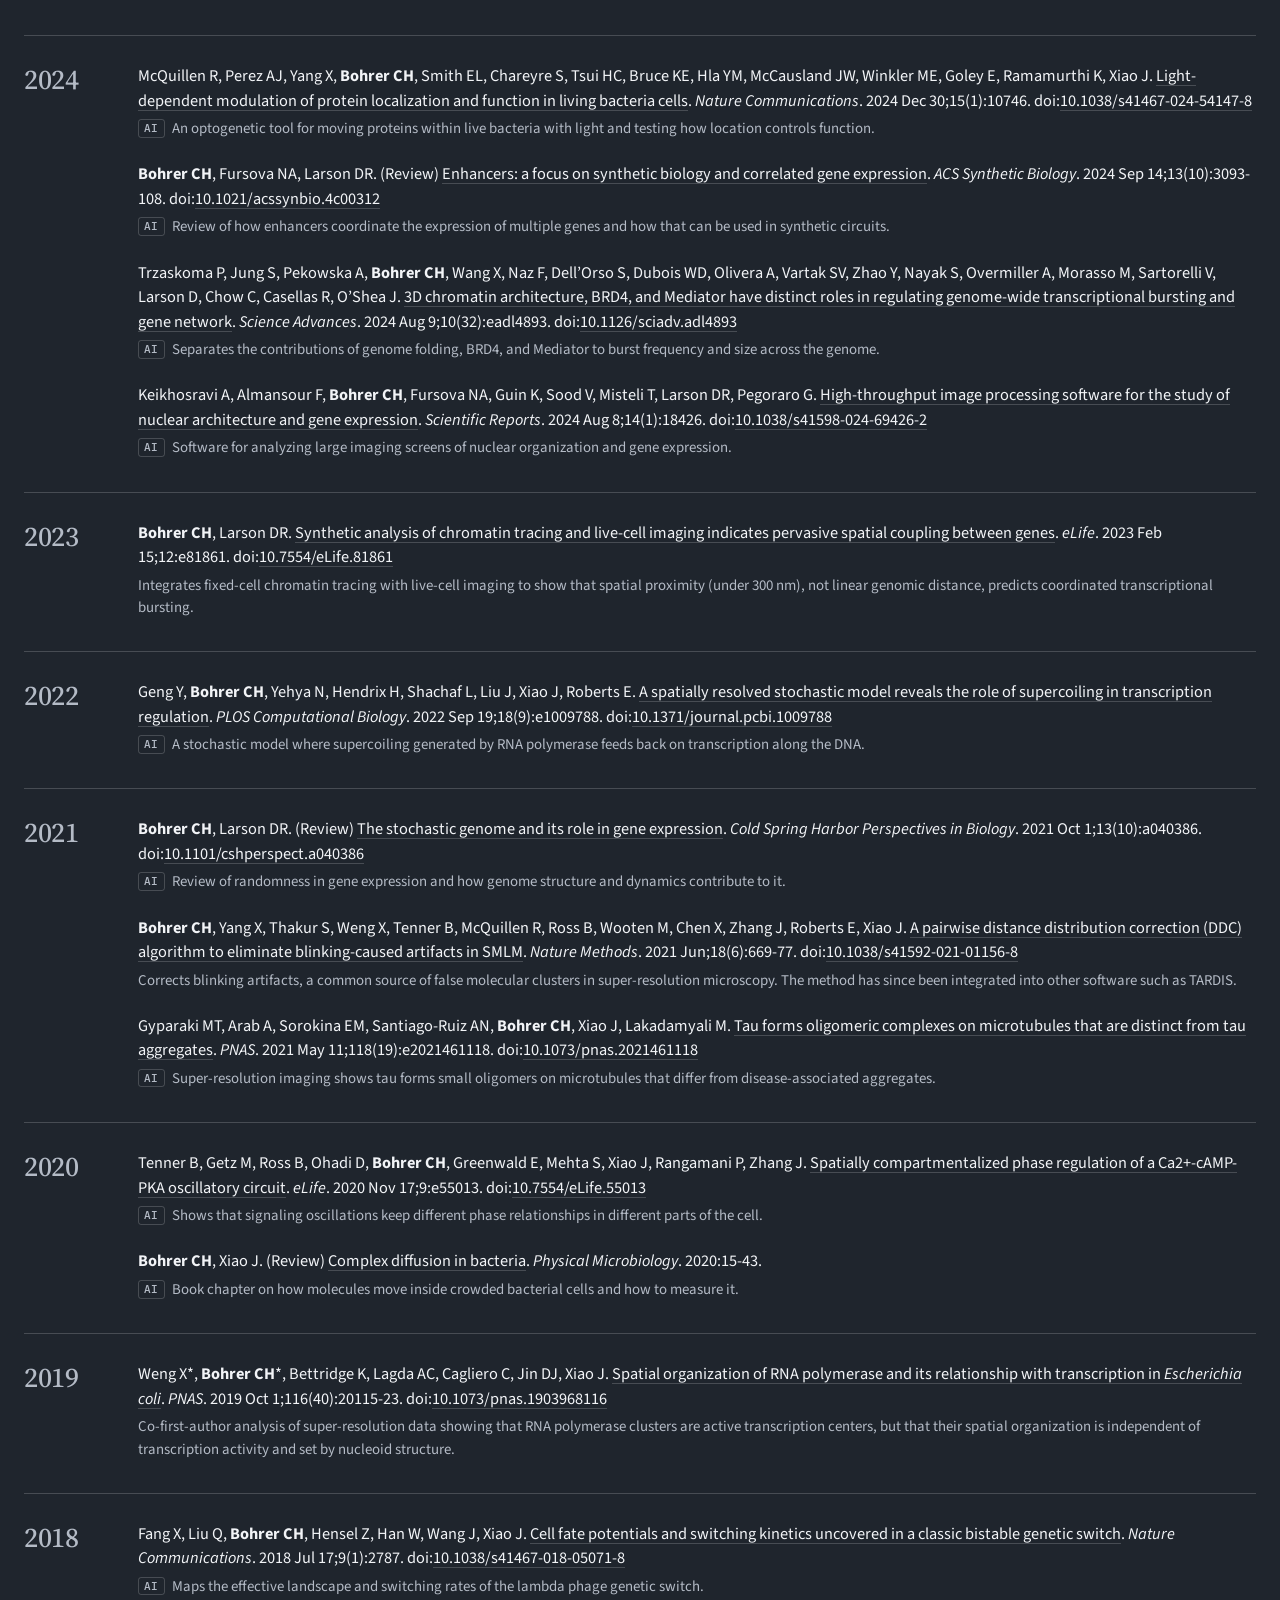
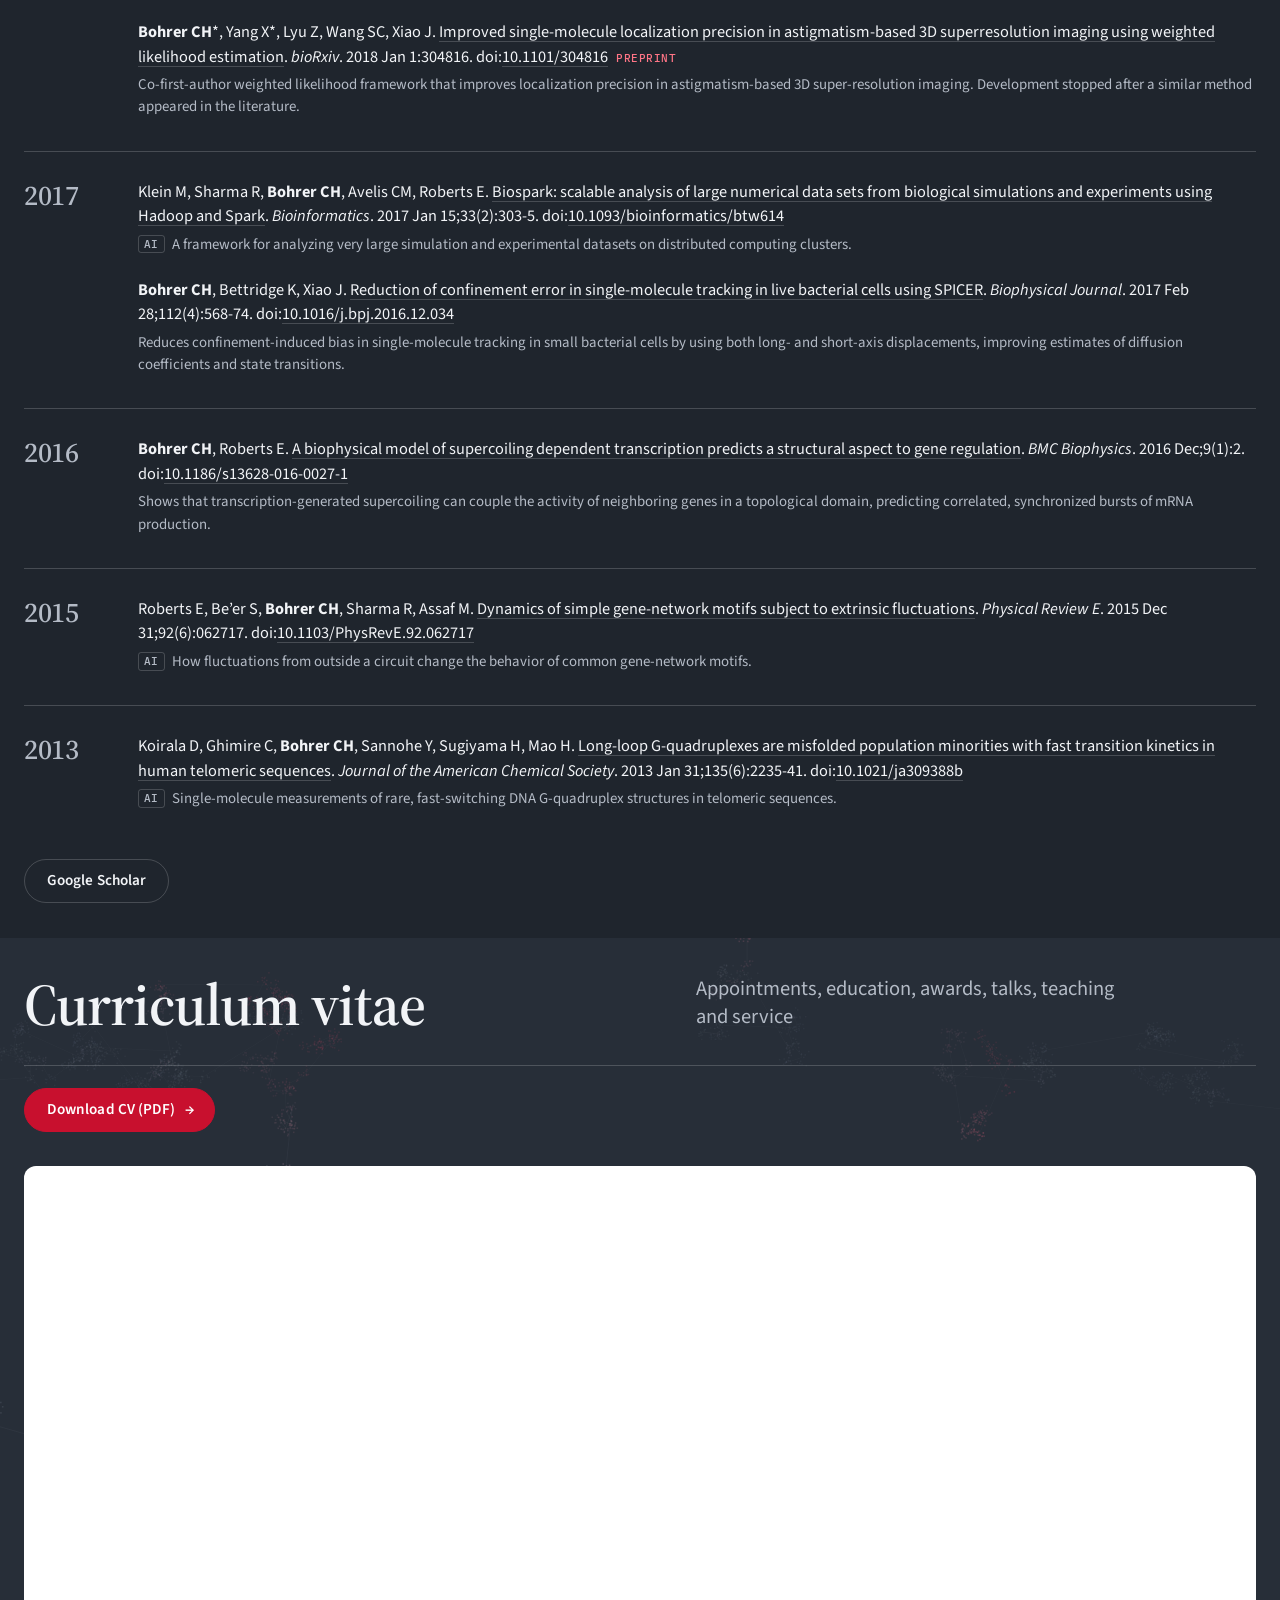
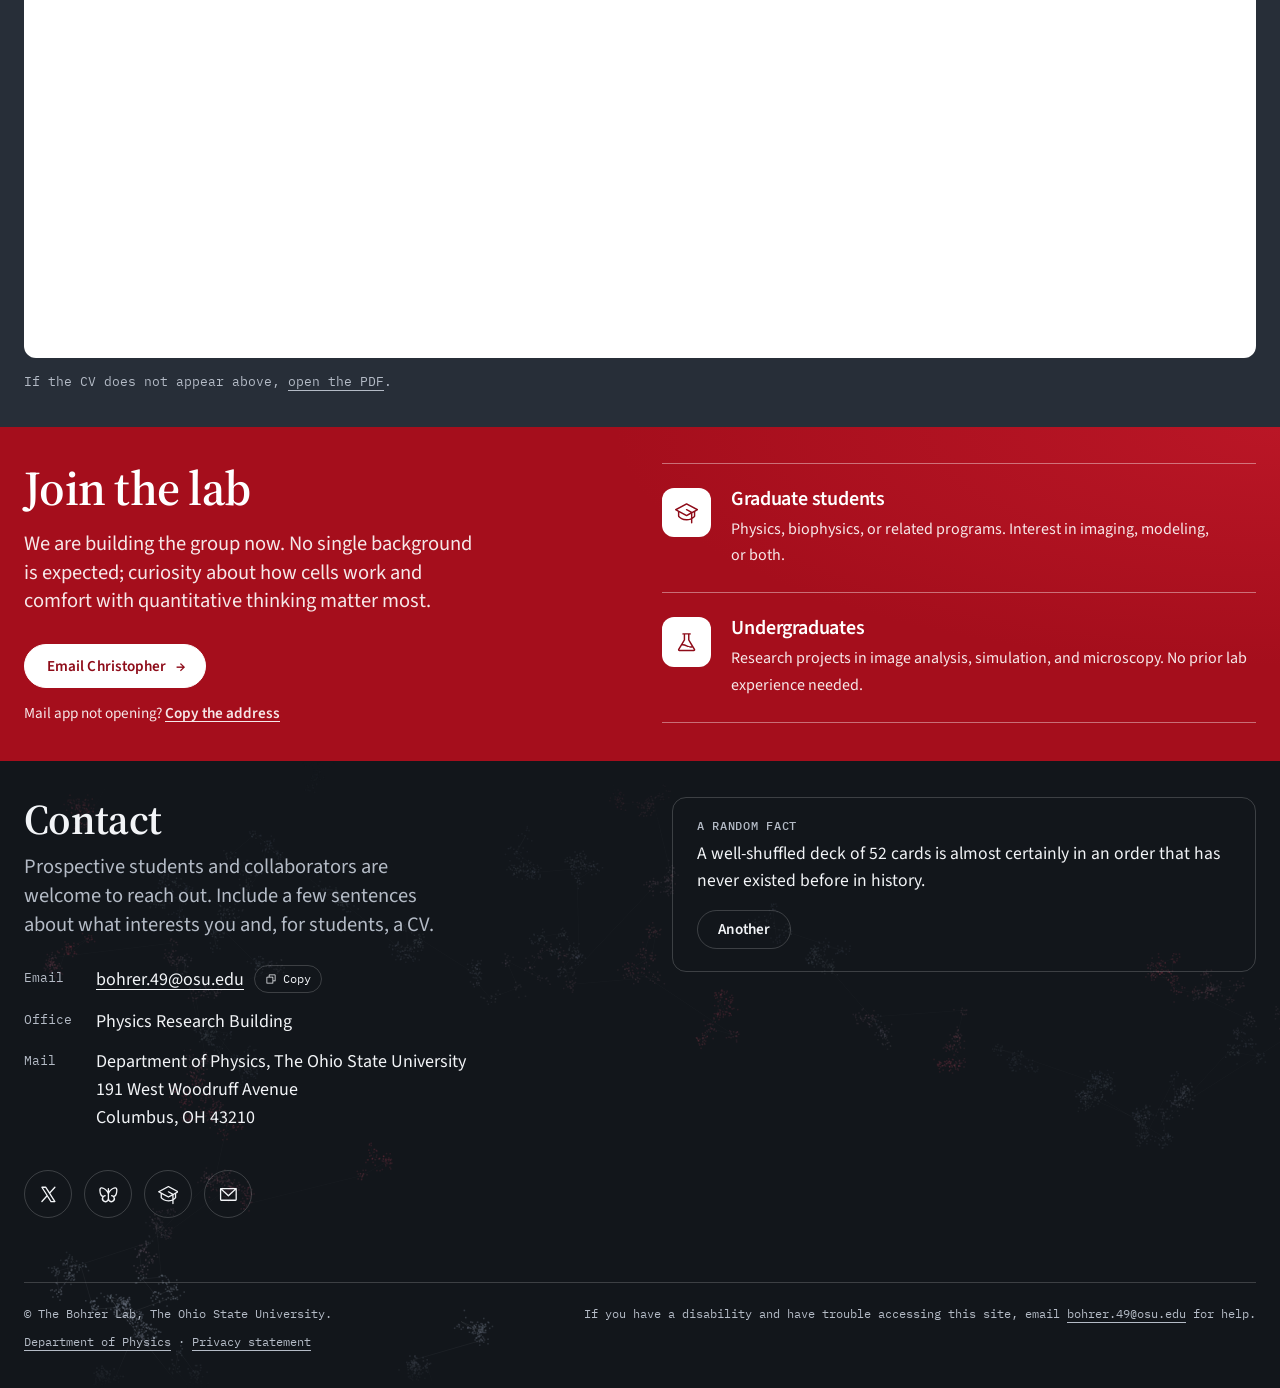
==== commit da320ec0: "Make portrait fill its panel edge to edge Co-Authored-By: Claude Sonnet 5.5 <noreply@anthropic.com> " ====
--- a/index.html
+++ b/index.html
@@ -170,8 +170,8 @@
 .spot.narrow{grid-template-columns:minmax(0,1.6fr) minmax(0,.8fr)}
 .spot.narrow .content > *{max-width:none}
 .pw picture{display:contents}
-.spot .image.pw{display:grid;place-items:stretch;padding:0;background:#8B0A17}
-.photo{display:block;width:100%;height:100%;min-height:100%;aspect-ratio:auto;object-fit:cover;object-position:50% 22%;border-radius:0;box-shadow:none}
+.spot .image.pw{display:block;position:relative;padding:0;background:#8B0A17}
+.photo{position:absolute;inset:0;display:block;width:100%;height:100%;aspect-ratio:auto;object-fit:cover;object-position:50% 22%;border-radius:0;box-shadow:none}
 /* image side: interactive figure */
 #figpanel{--ink:#E6E9EE;--muted:#98A0AD;--rule:#2E3540;--accent:#FF5A74;--panel:#0E1116;--fig:#07090C;color:#E6E9EE;display:flex;flex-direction:column;justify-content:center;gap:10px;padding:clamp(12px,1.8vw,26px)}
 .fp-grid{display:grid;grid-template-columns:minmax(0,5fr) minmax(0,6fr);gap:16px}
@@ -426,7 +426,7 @@
   .spot.rev .image{order:0}
   .spot .image{min-height:0}
   .spot.narrow{grid-template-columns:1fr}
-  .photo{height:auto;min-height:0;aspect-ratio:4/5;max-height:70vh}
+  .photo{position:static;height:auto;aspect-ratio:4/5;max-height:70vh}
   .spot .image.pw{padding:36px 20px 12px}
   .photo{width:min(80%,340px)}
   #nuc-raster{height:clamp(300px,46vh,420px)}
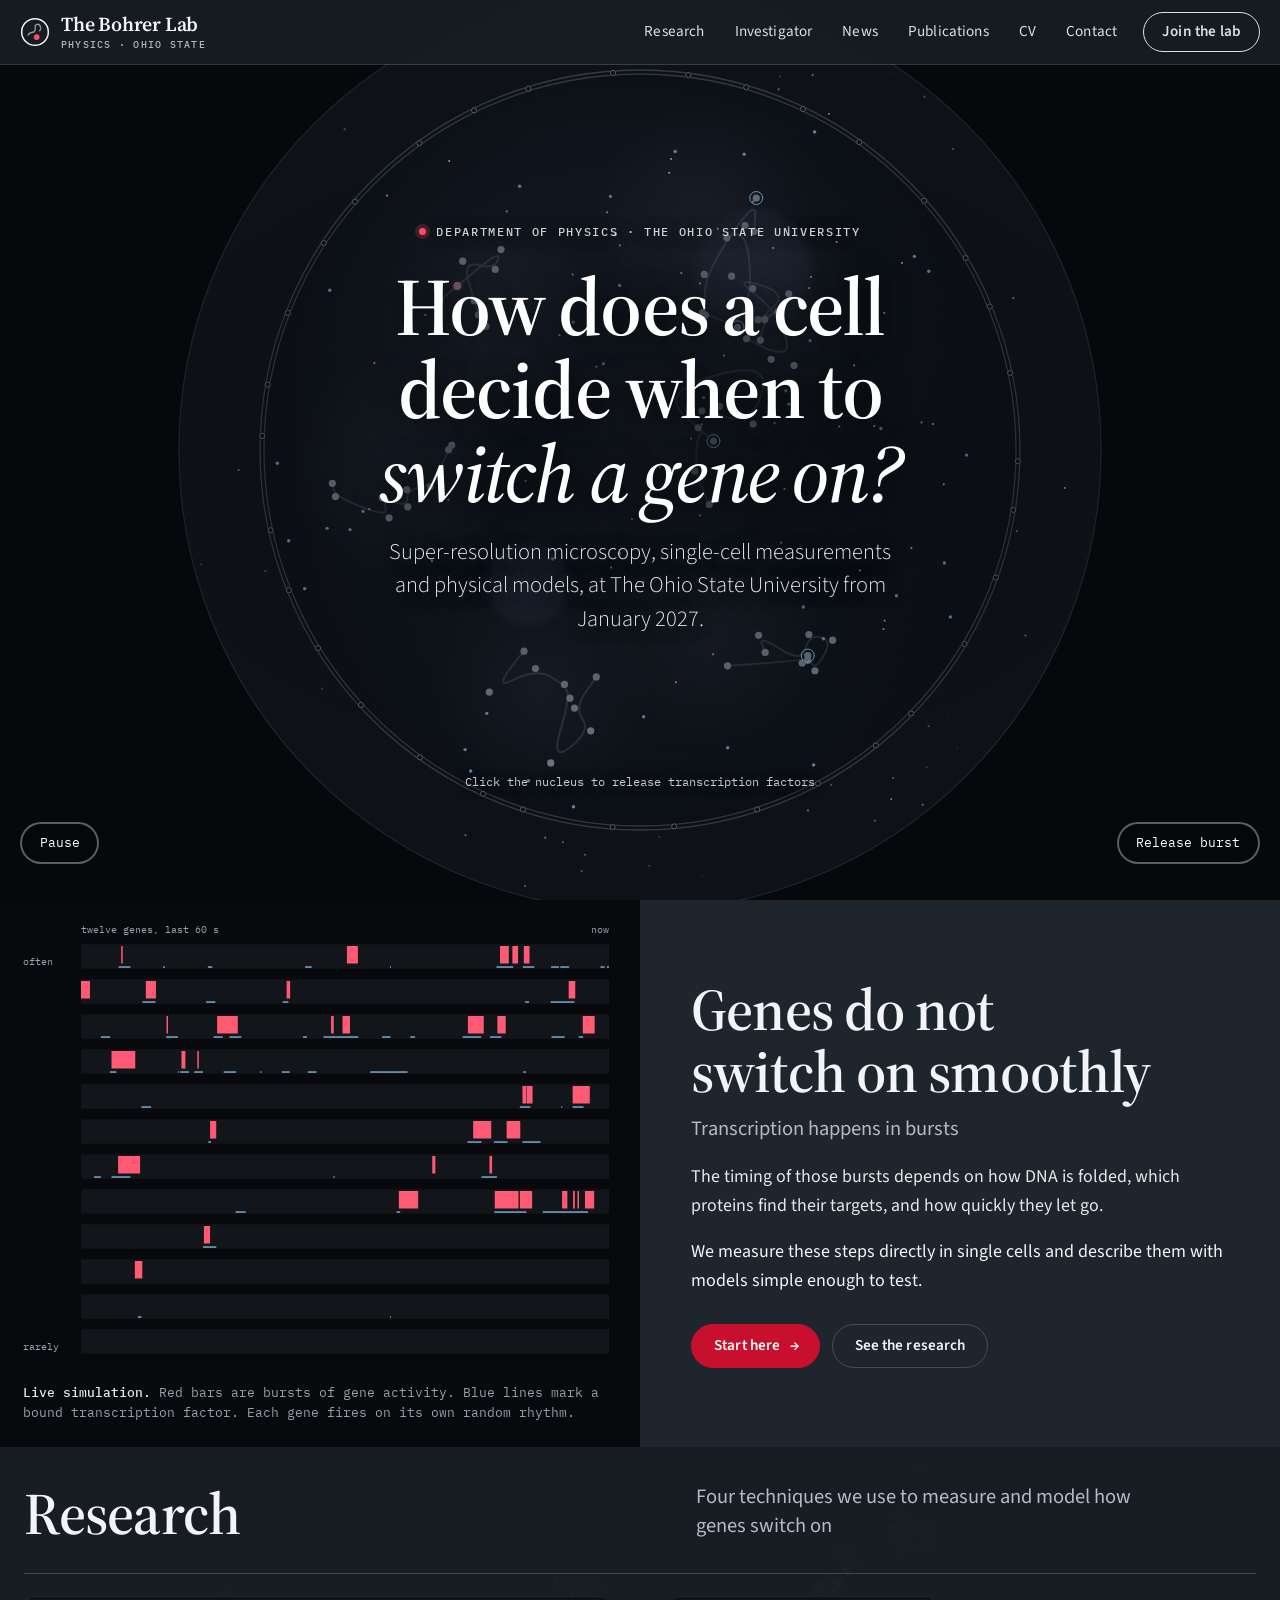
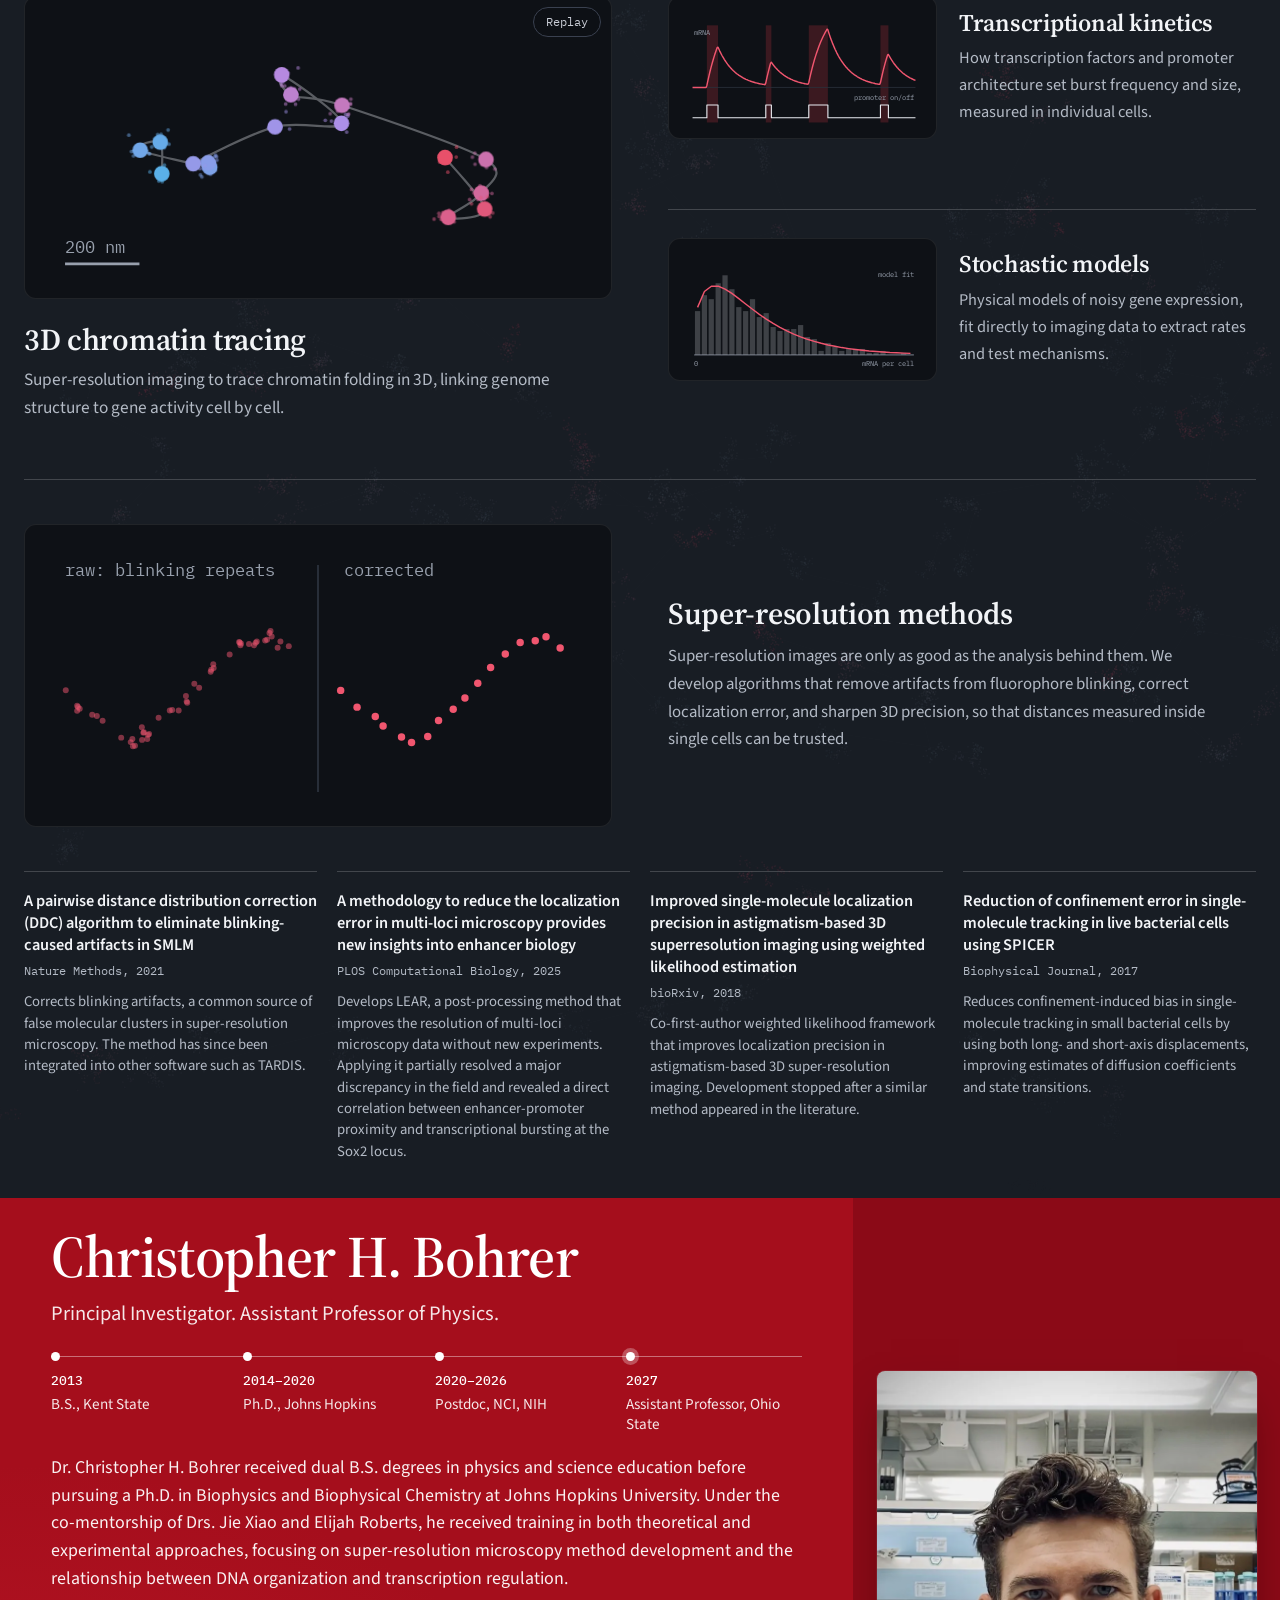
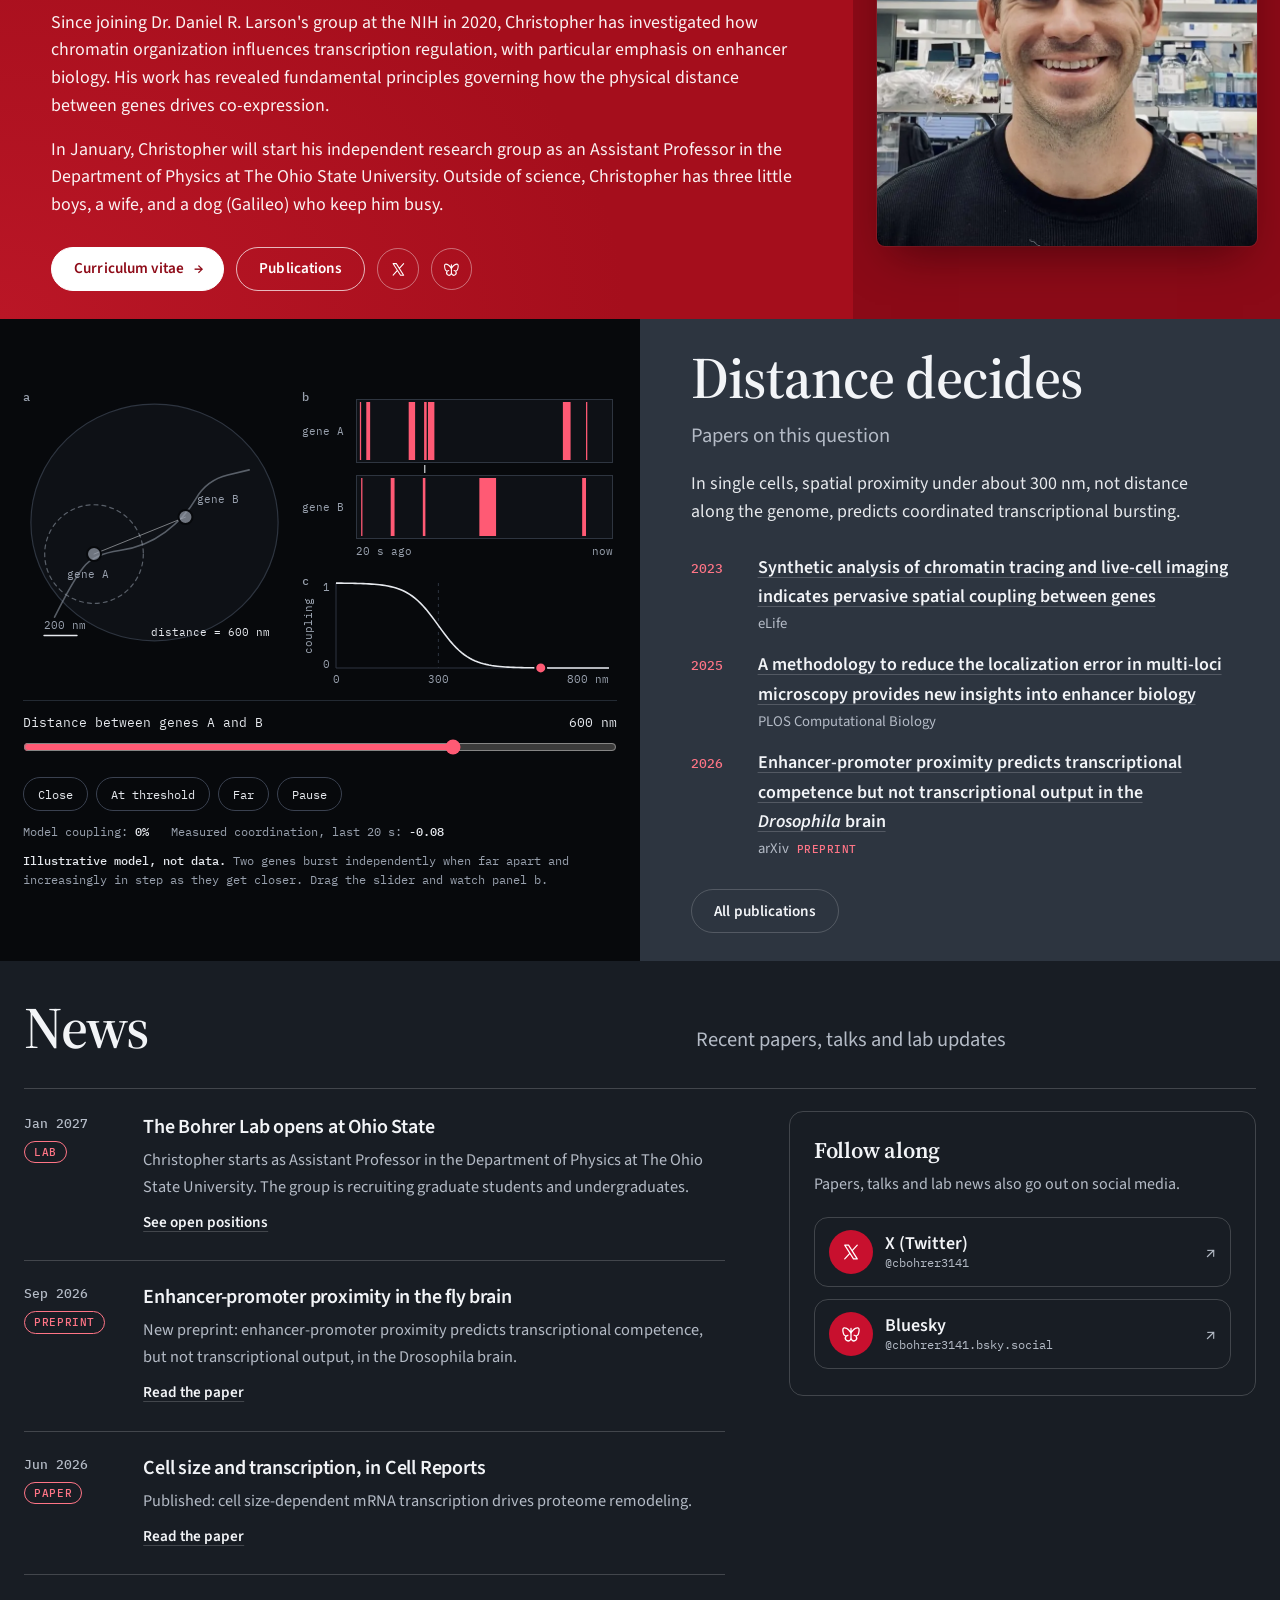
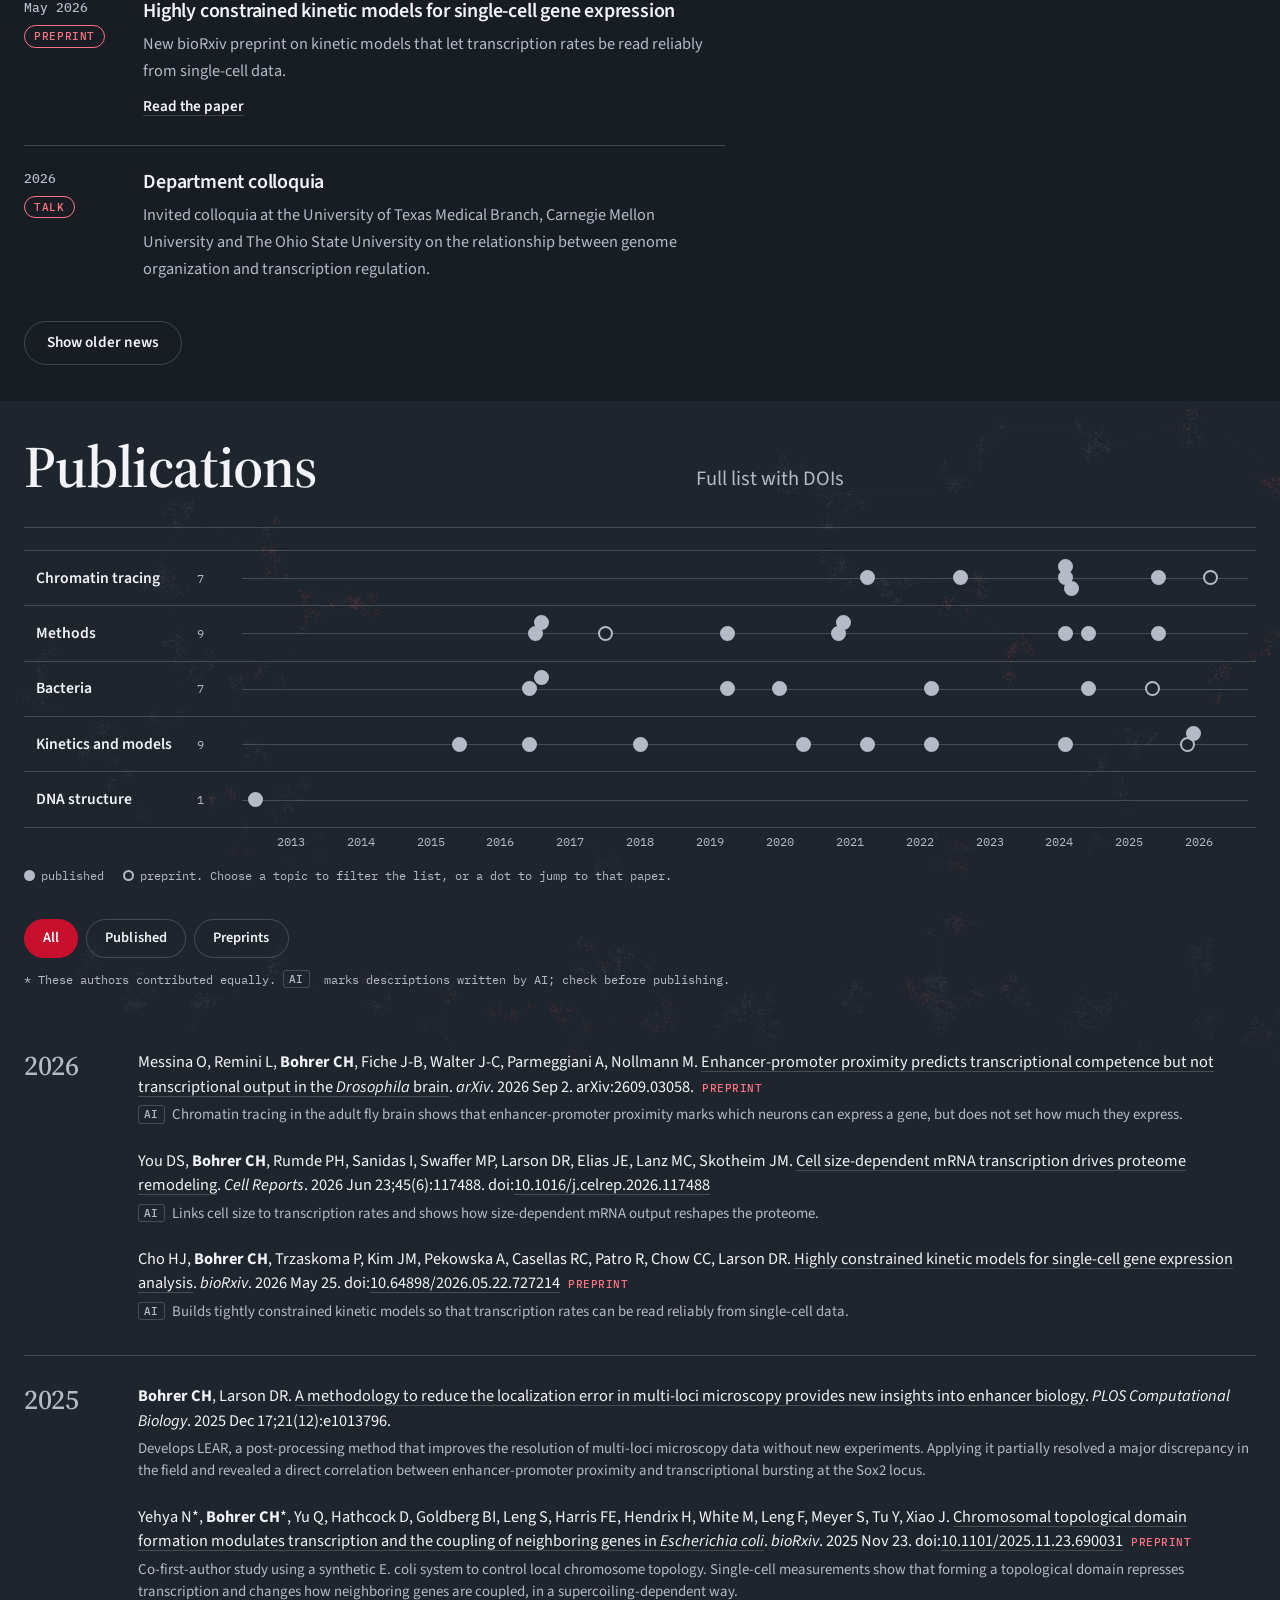
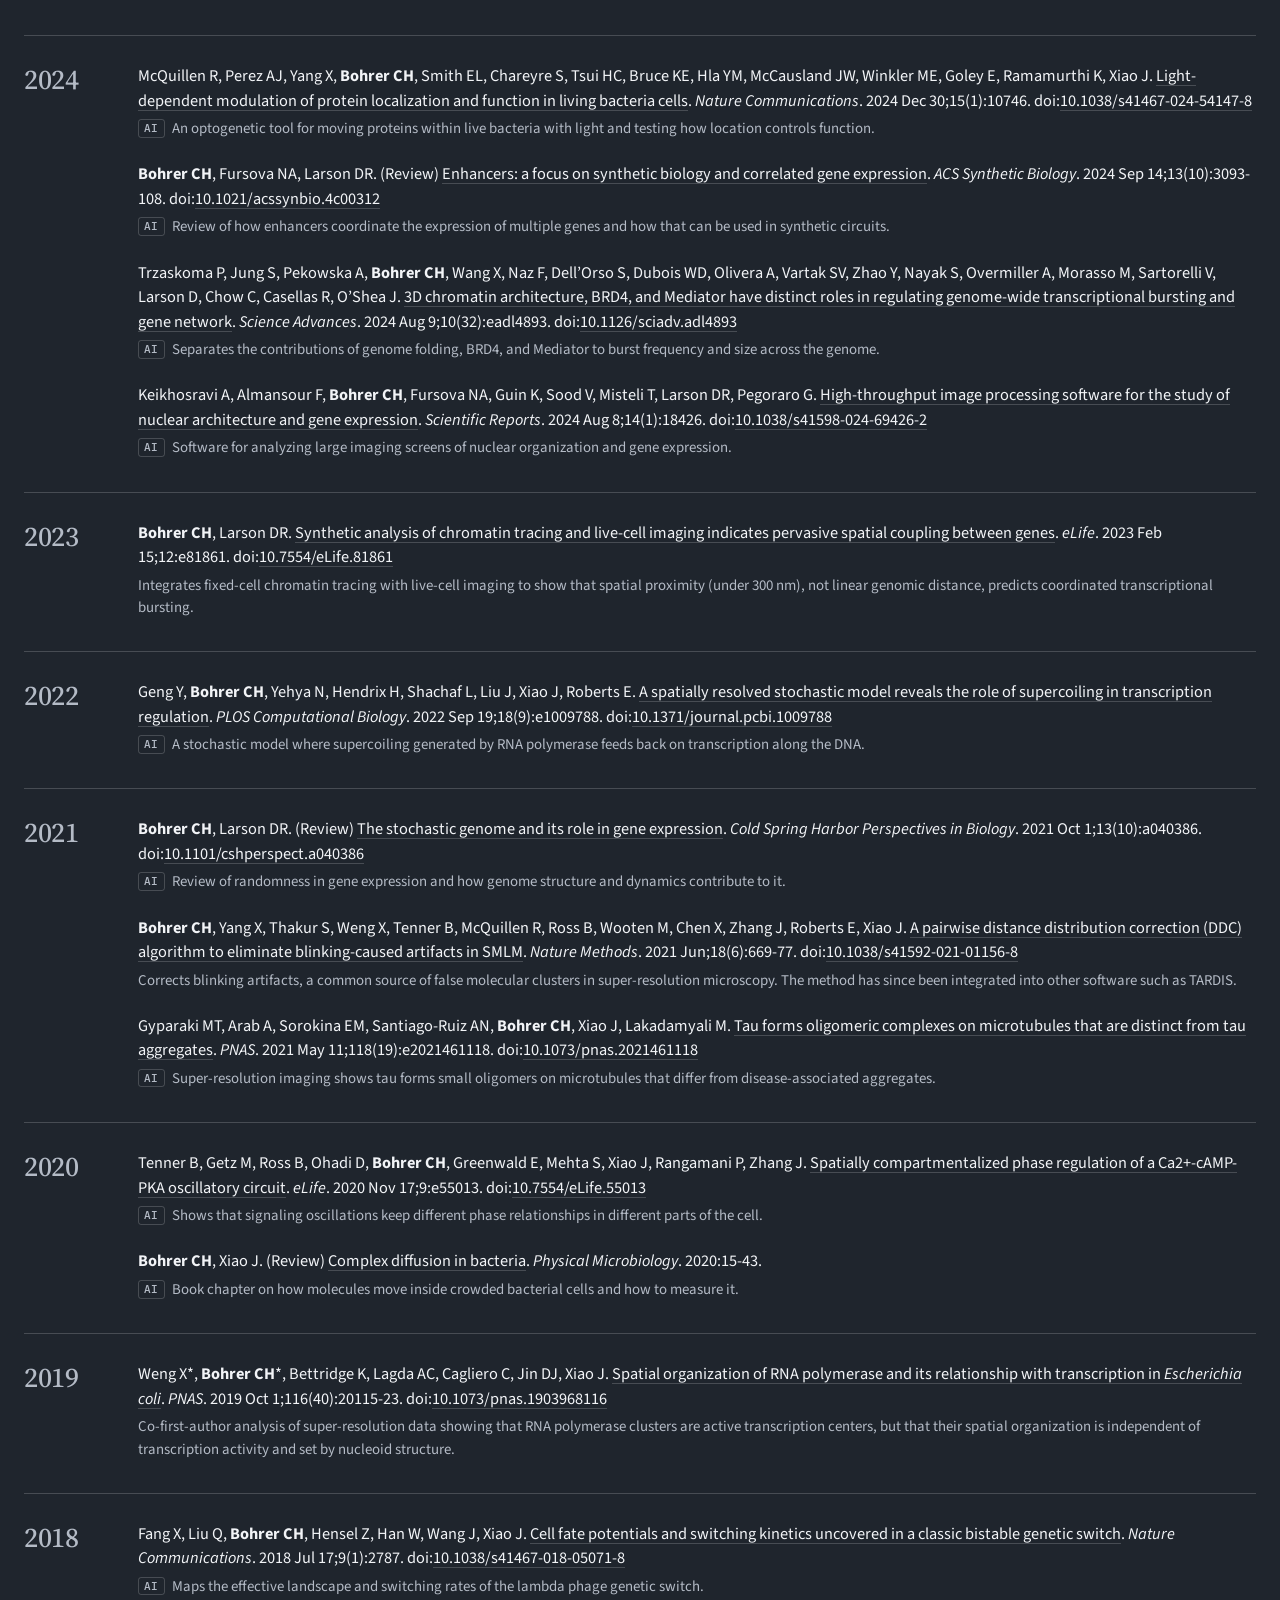
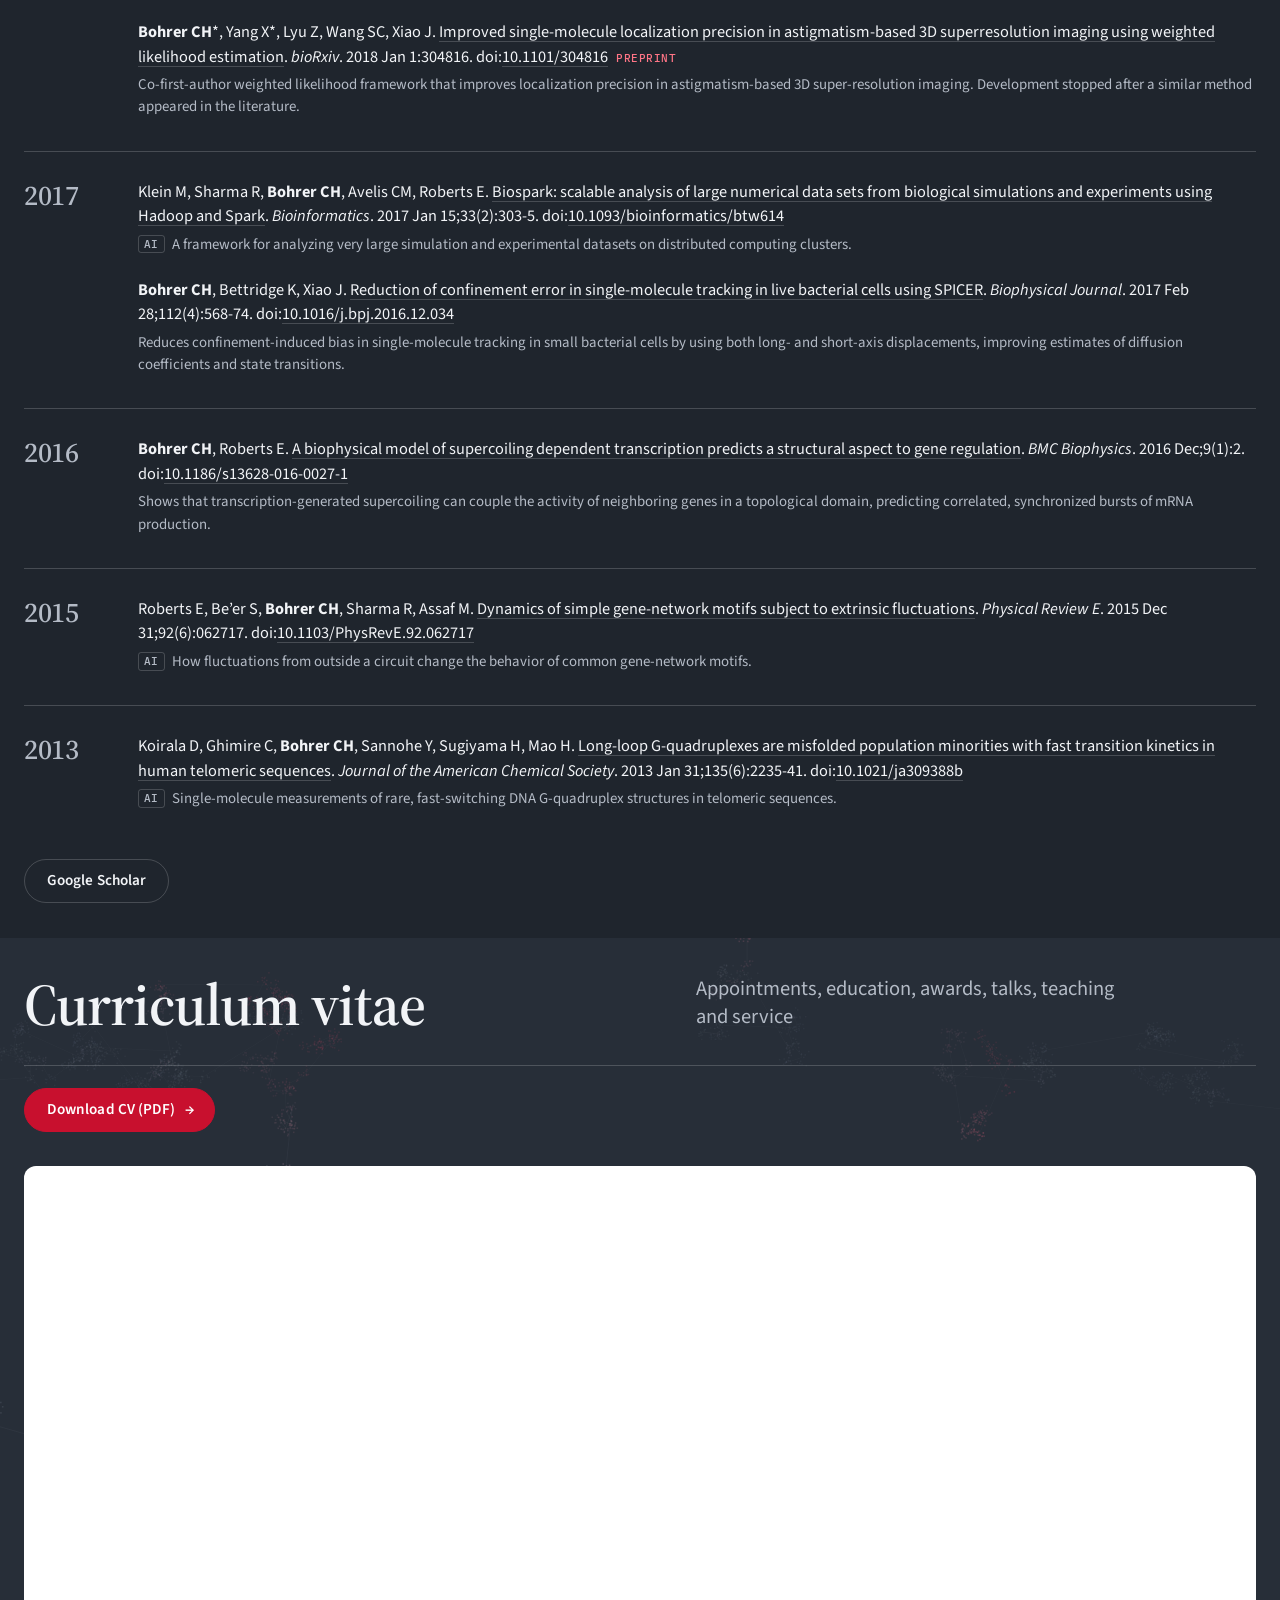
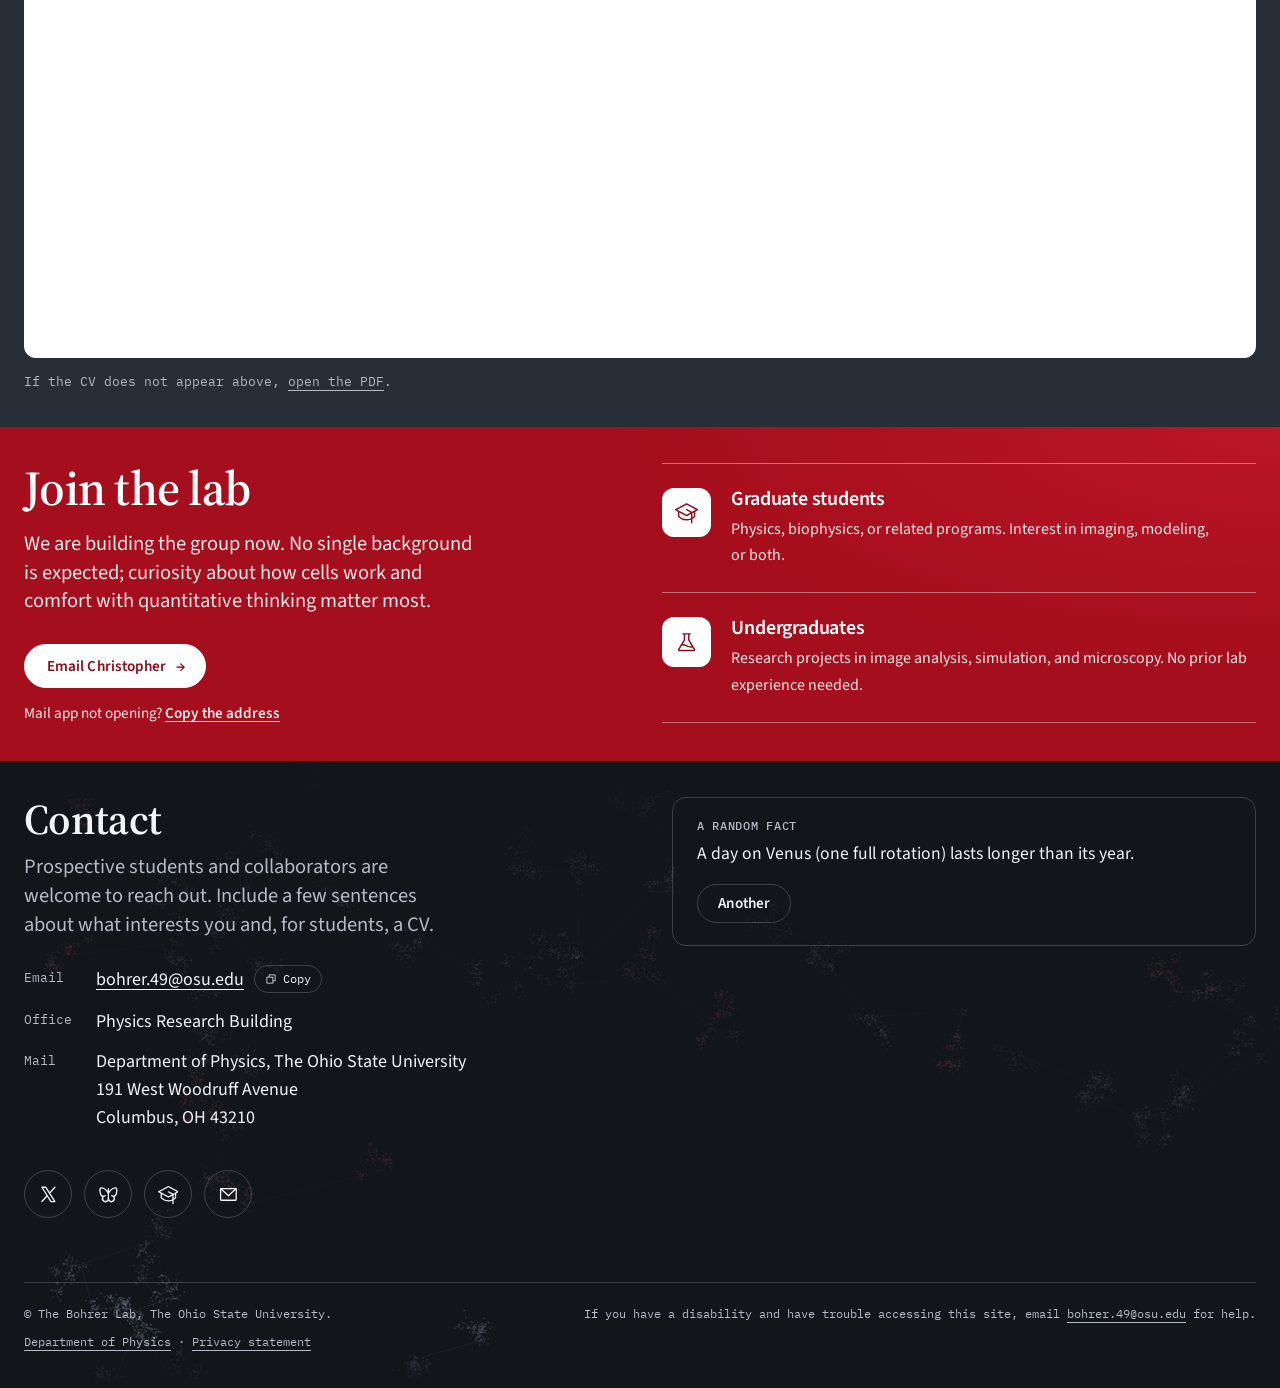
==== commit 020fdc3b: "Restore uncropped portrait card (380px) in bio band Co-Authored-By: Claude Sonnet 5.5 <noreply@anthr" ====
--- a/index.html
+++ b/index.html
@@ -170,8 +170,8 @@
 .spot.narrow{grid-template-columns:minmax(0,1.6fr) minmax(0,.8fr)}
 .spot.narrow .content > *{max-width:none}
 .pw picture{display:contents}
-.spot .image.pw{display:block;position:relative;padding:0;background:#8B0A17}
-.photo{position:absolute;inset:0;display:block;width:100%;height:100%;aspect-ratio:auto;object-fit:cover;object-position:50% 22%;border-radius:0;box-shadow:none}
+.spot .image.pw{display:grid;place-items:center;padding:clamp(14px,1.8vw,26px);background:#8B0A17}
+.photo{display:block;width:min(100%,380px);height:auto;aspect-ratio:4/5;object-fit:cover;object-position:50% 22%;border-radius:8px;box-shadow:0 20px 44px -14px rgba(40,0,6,.6),0 0 0 1px rgba(255,255,255,.08)}
 /* image side: interactive figure */
 #figpanel{--ink:#E6E9EE;--muted:#98A0AD;--rule:#2E3540;--accent:#FF5A74;--panel:#0E1116;--fig:#07090C;color:#E6E9EE;display:flex;flex-direction:column;justify-content:center;gap:10px;padding:clamp(12px,1.8vw,26px)}
 .fp-grid{display:grid;grid-template-columns:minmax(0,5fr) minmax(0,6fr);gap:16px}
@@ -426,7 +426,7 @@
   .spot.rev .image{order:0}
   .spot .image{min-height:0}
   .spot.narrow{grid-template-columns:1fr}
-  .photo{position:static;height:auto;aspect-ratio:4/5;max-height:70vh}
+  .photo{width:min(100%,420px);max-height:70vh}
   .spot .image.pw{padding:36px 20px 12px}
   .photo{width:min(80%,340px)}
   #nuc-raster{height:clamp(300px,46vh,420px)}
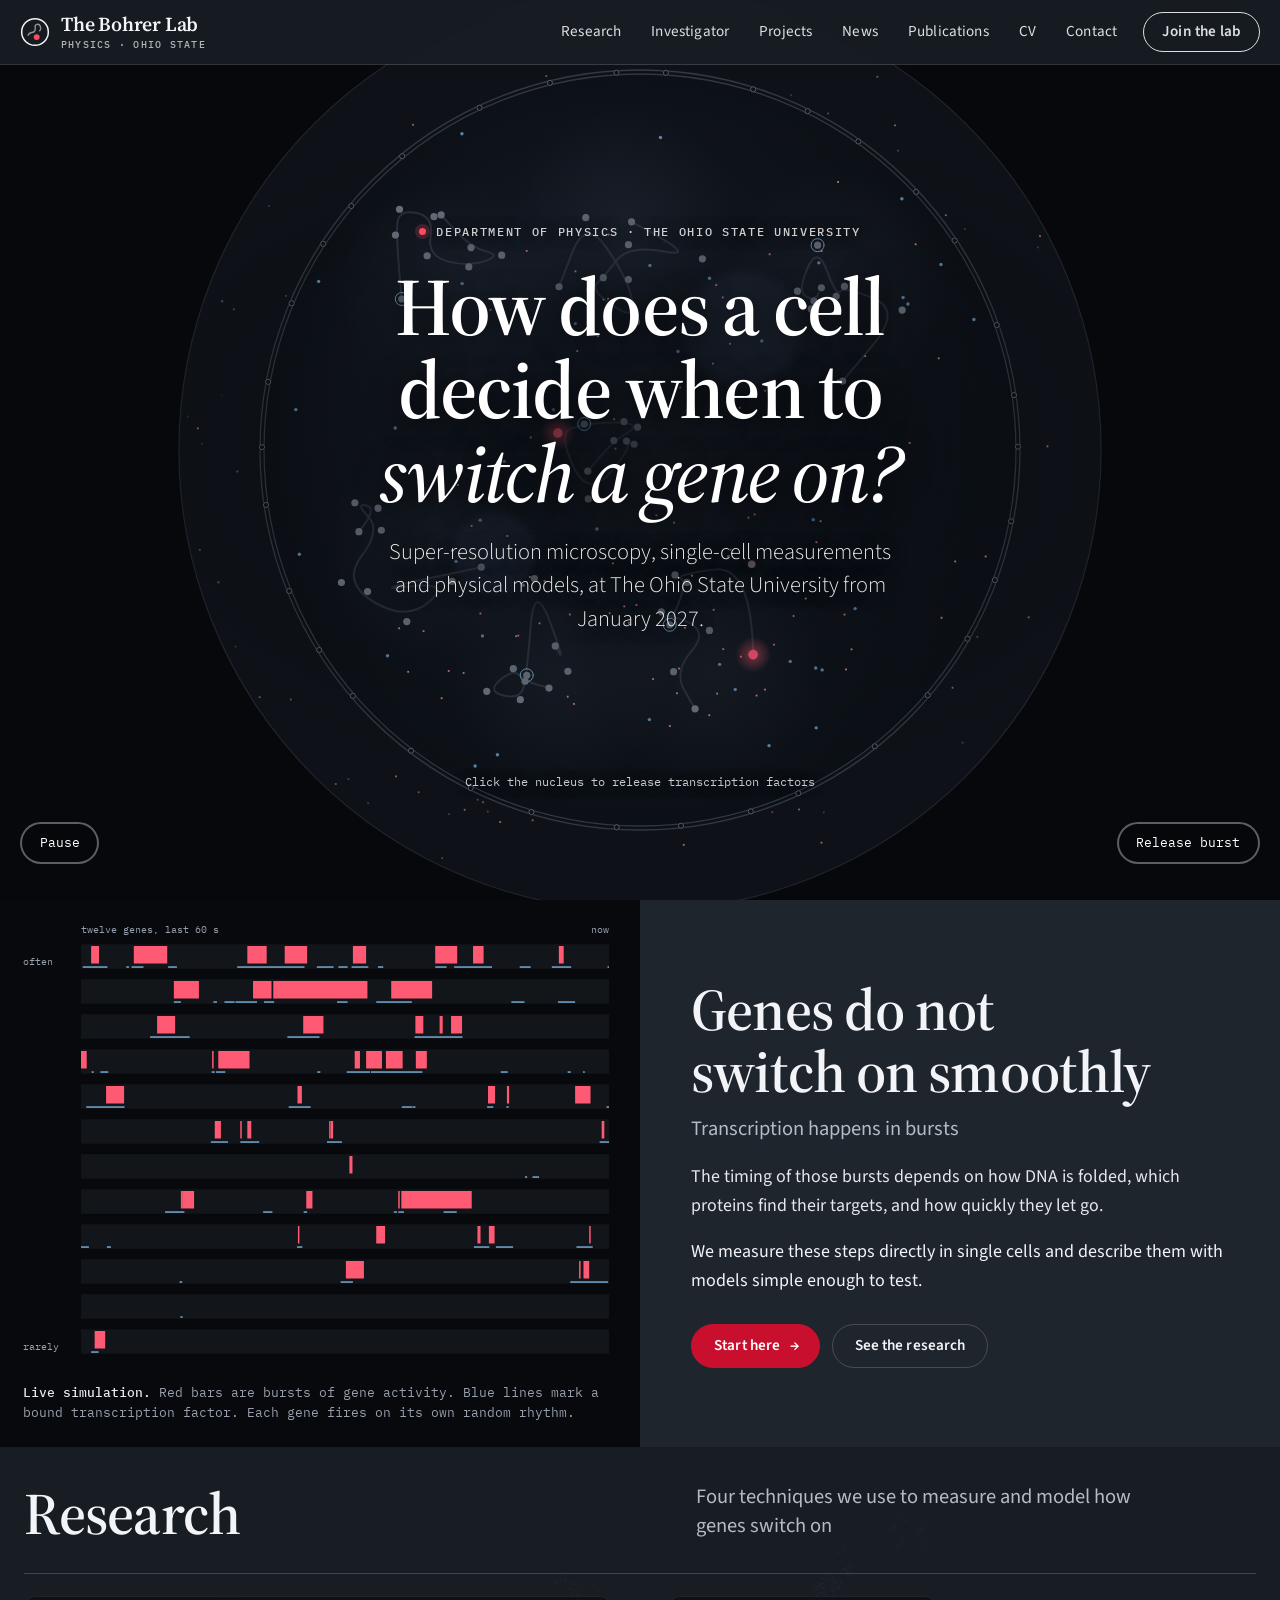
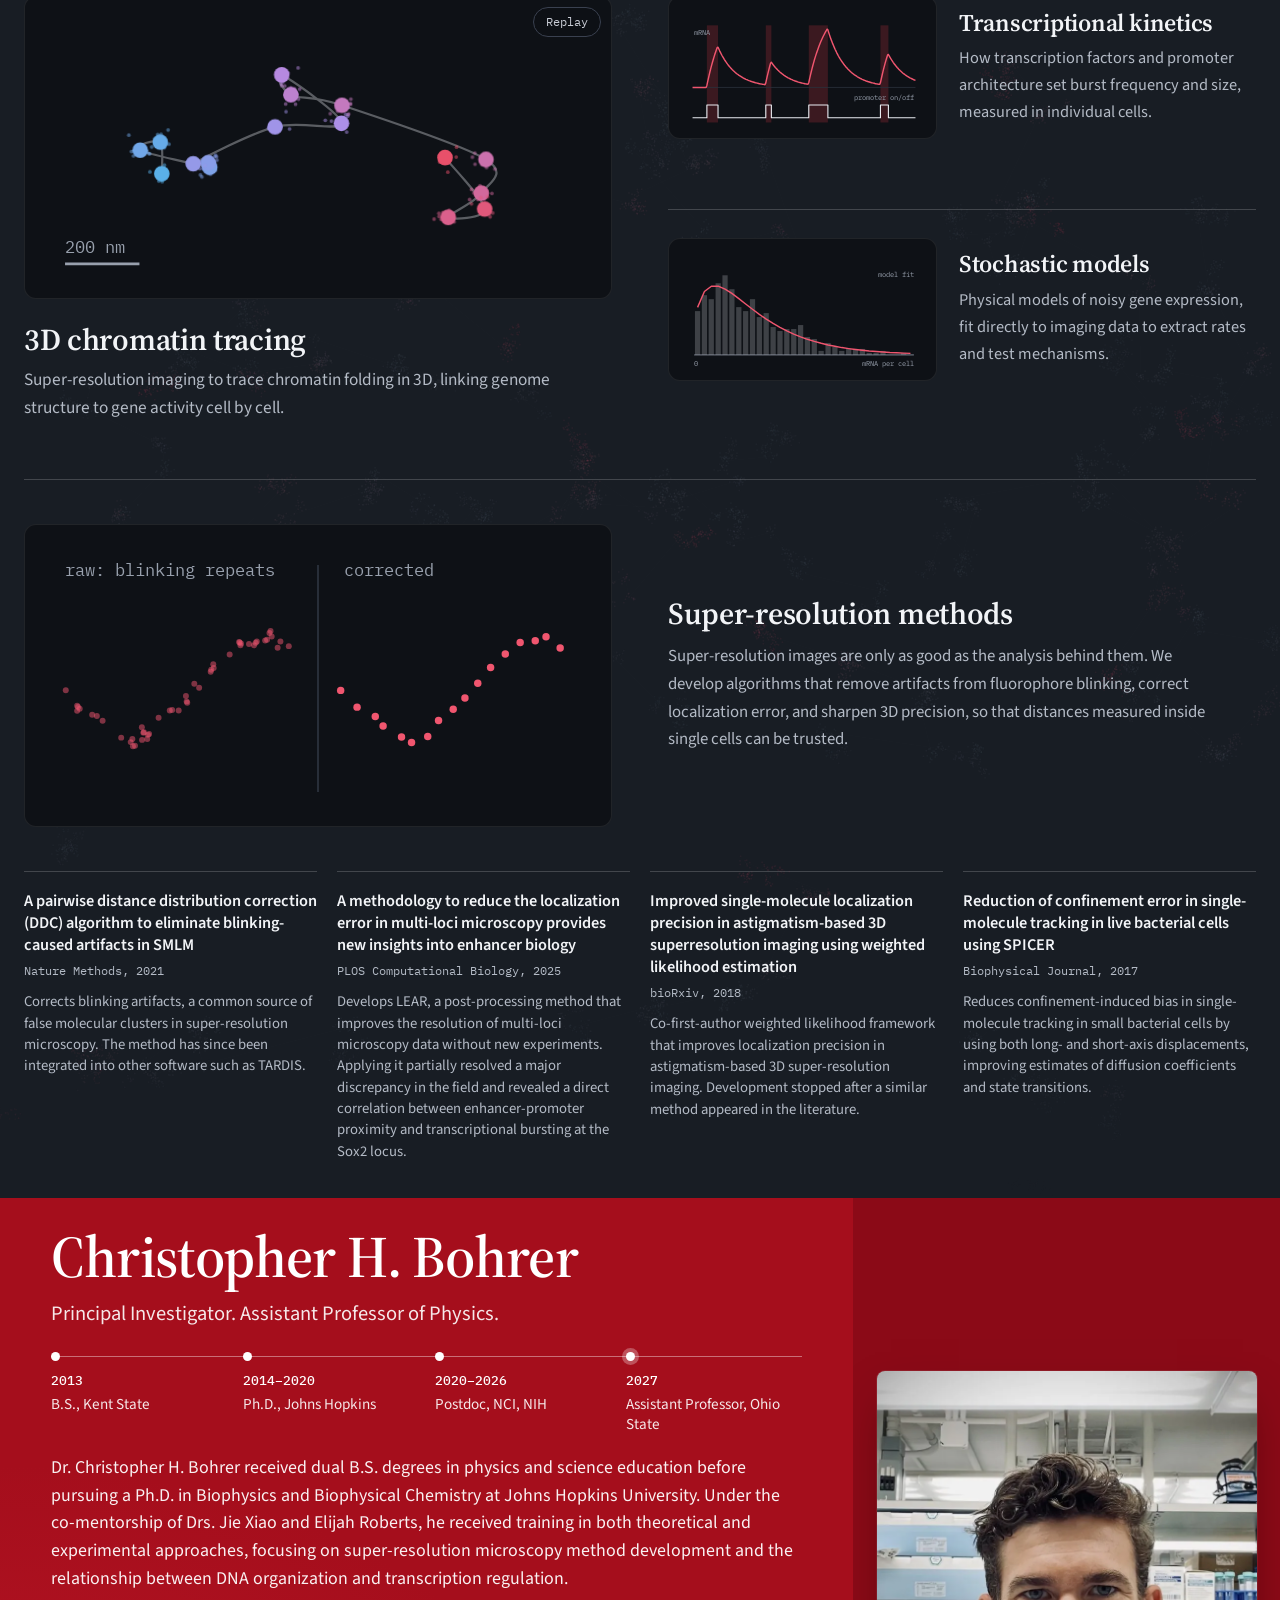
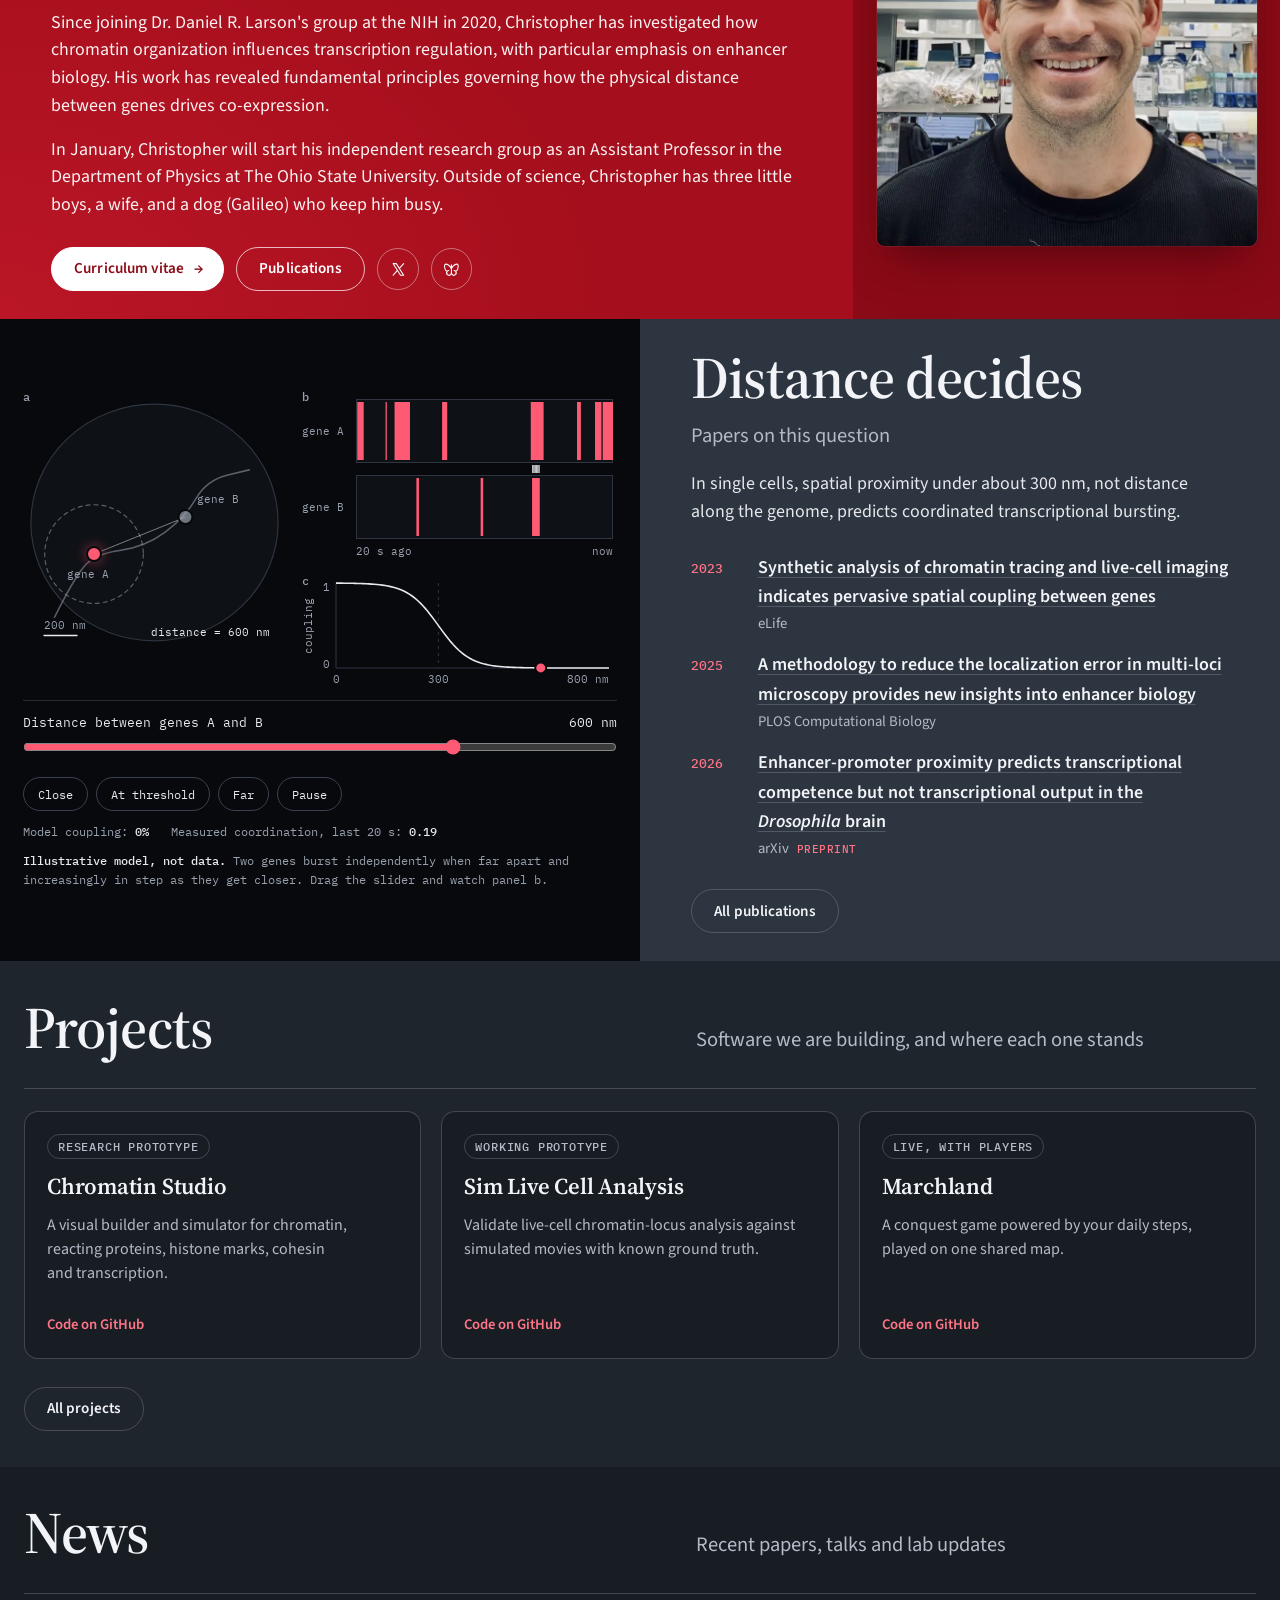
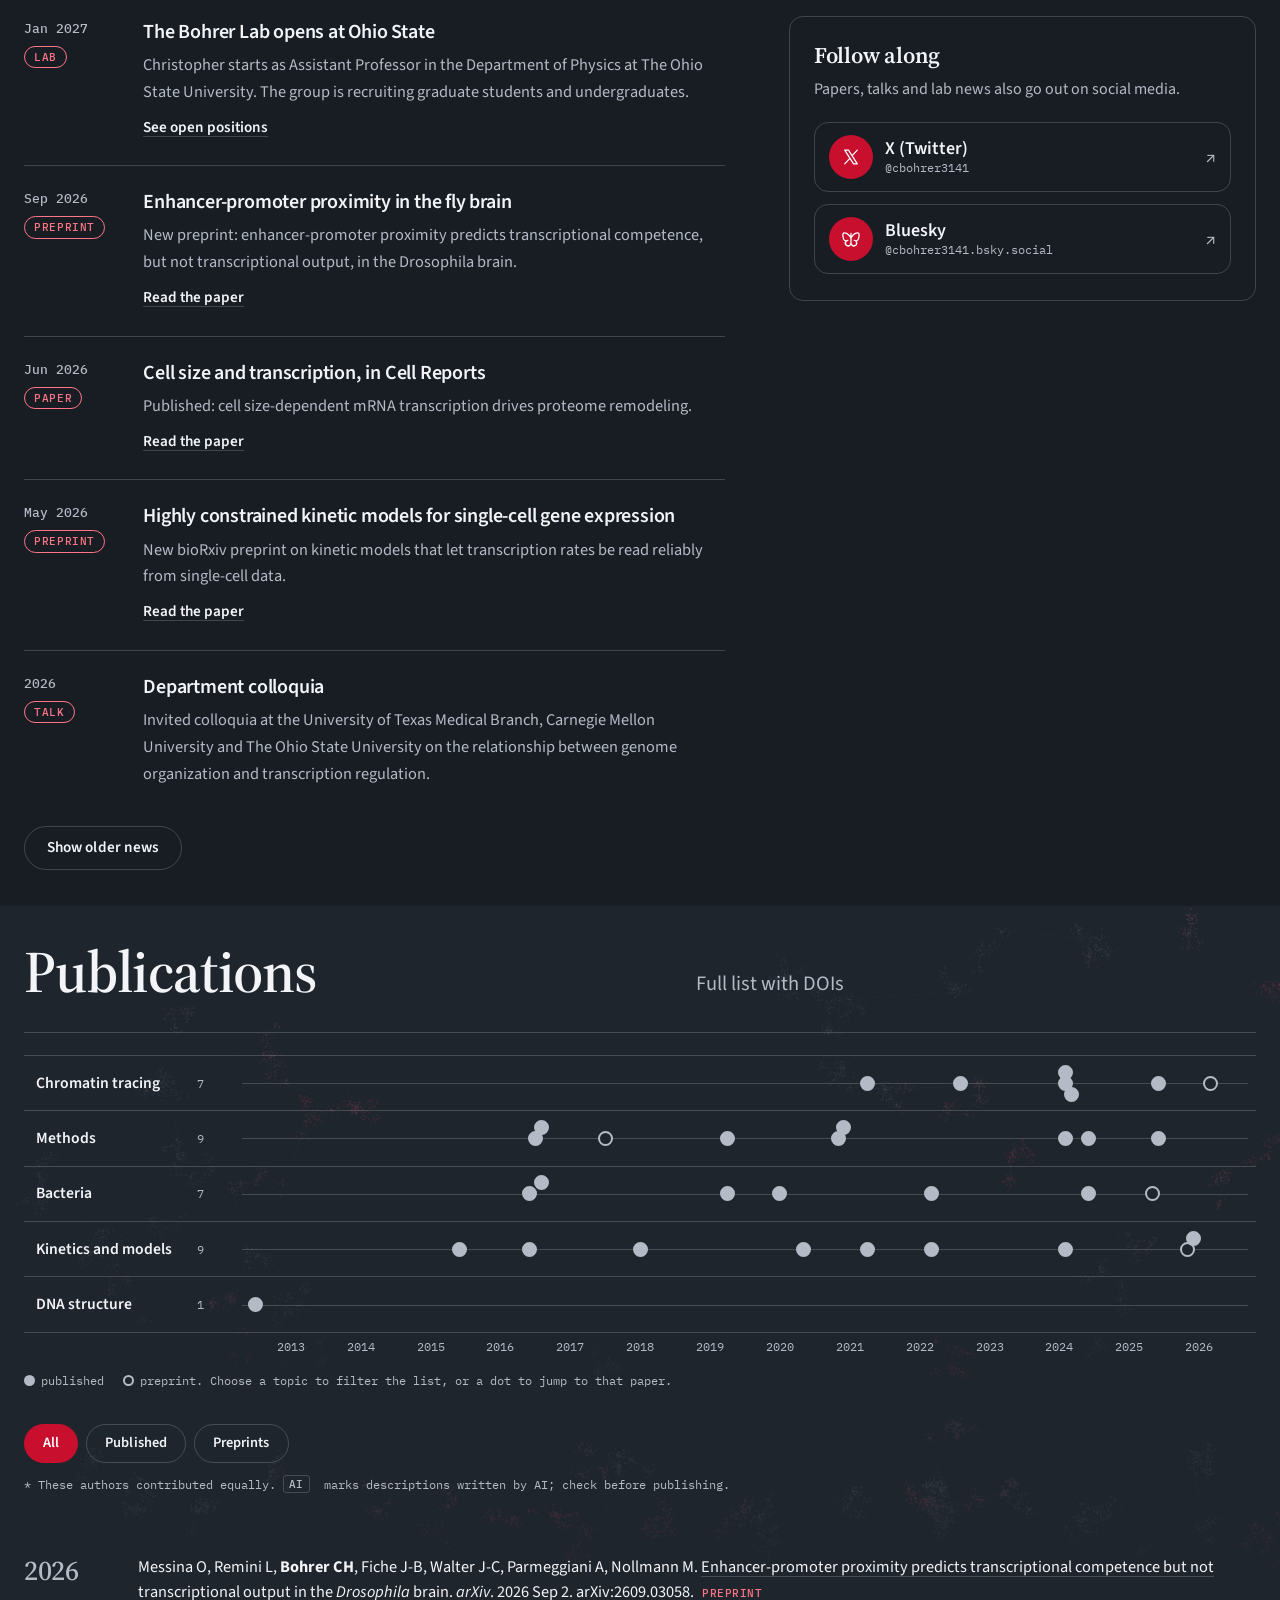
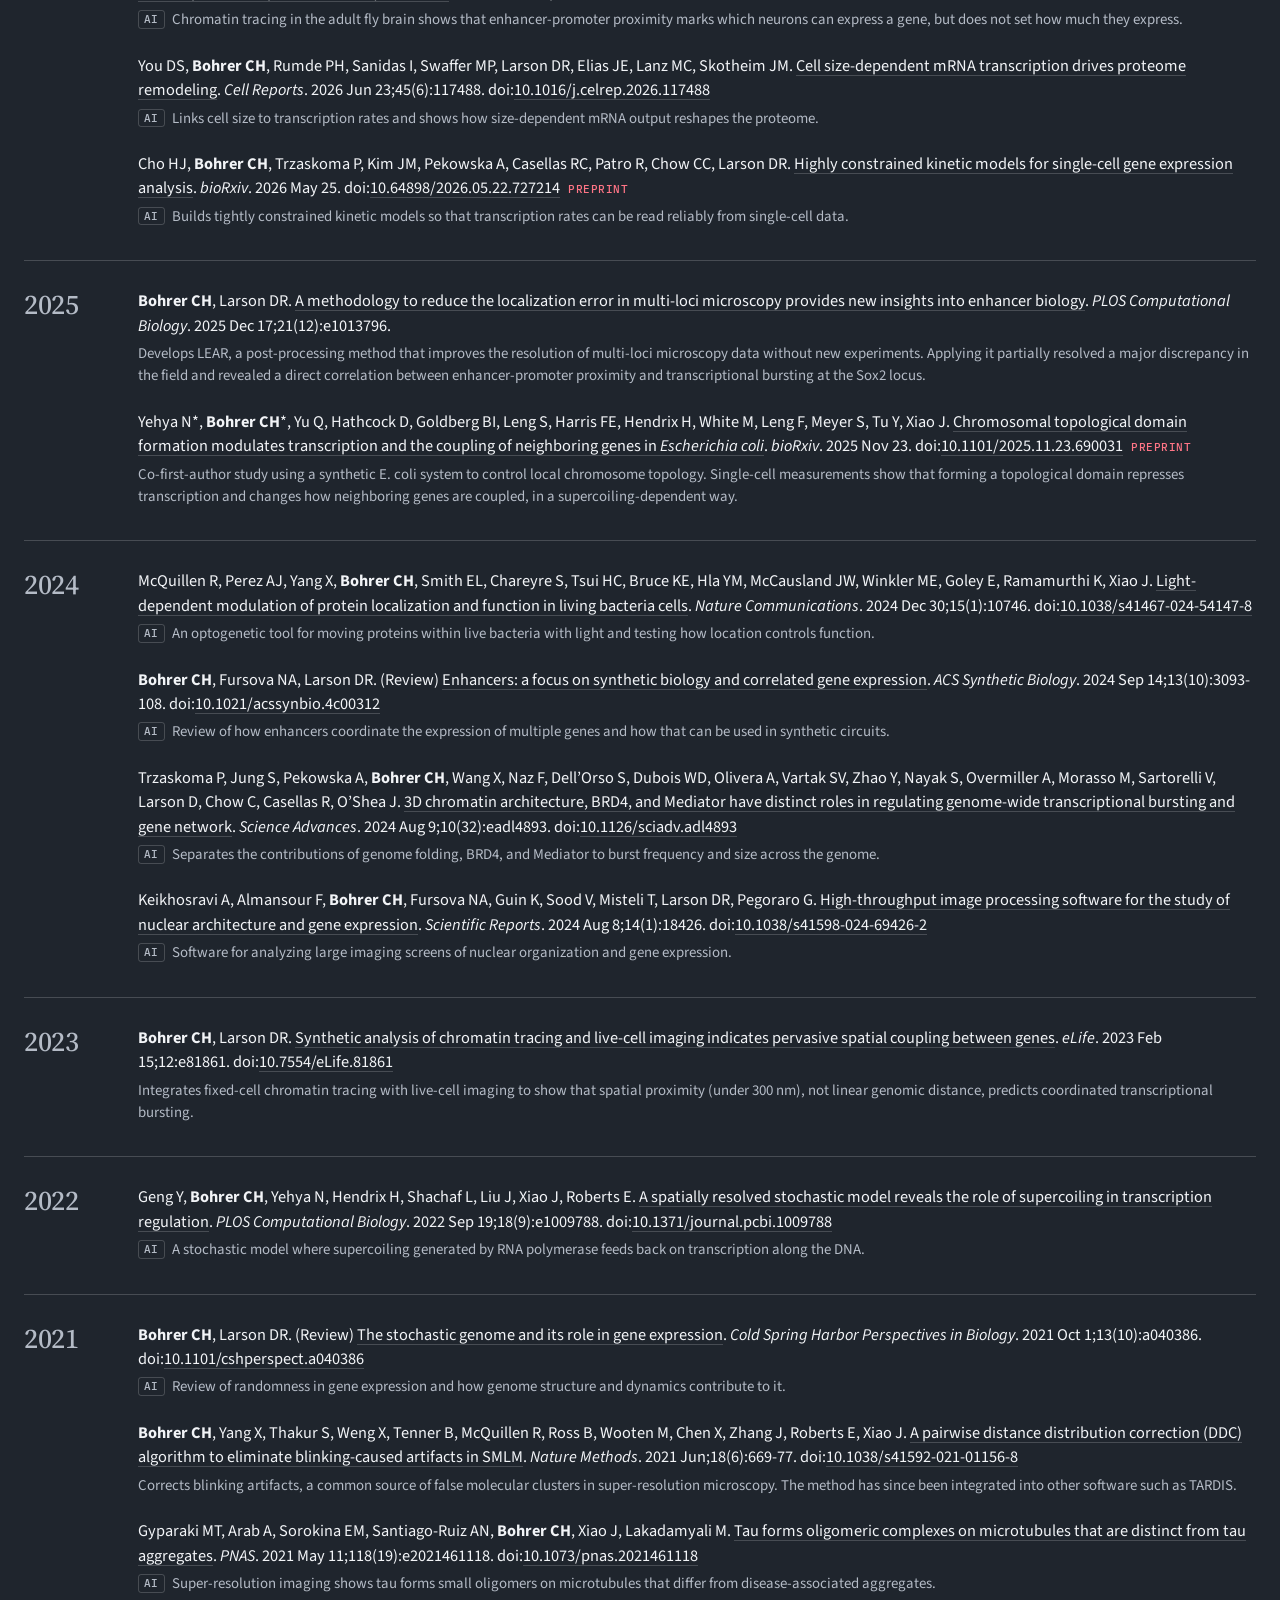
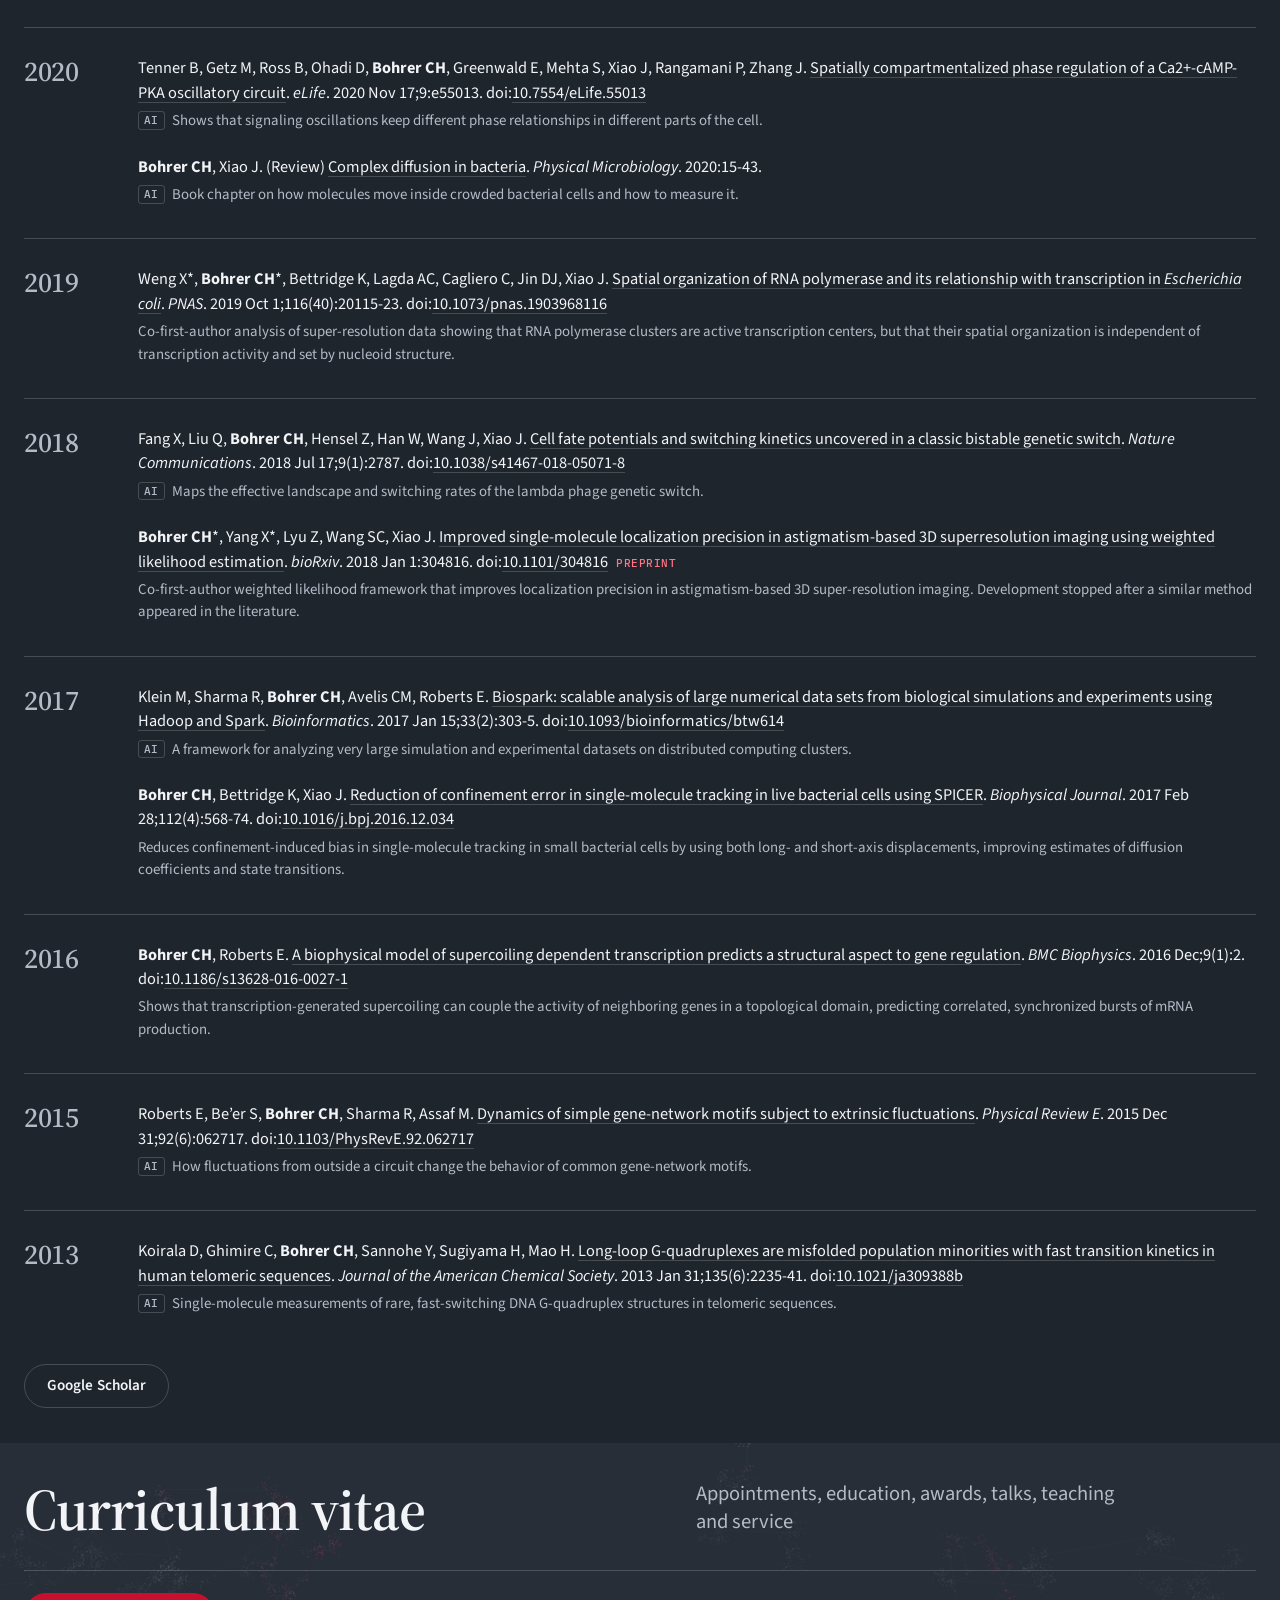
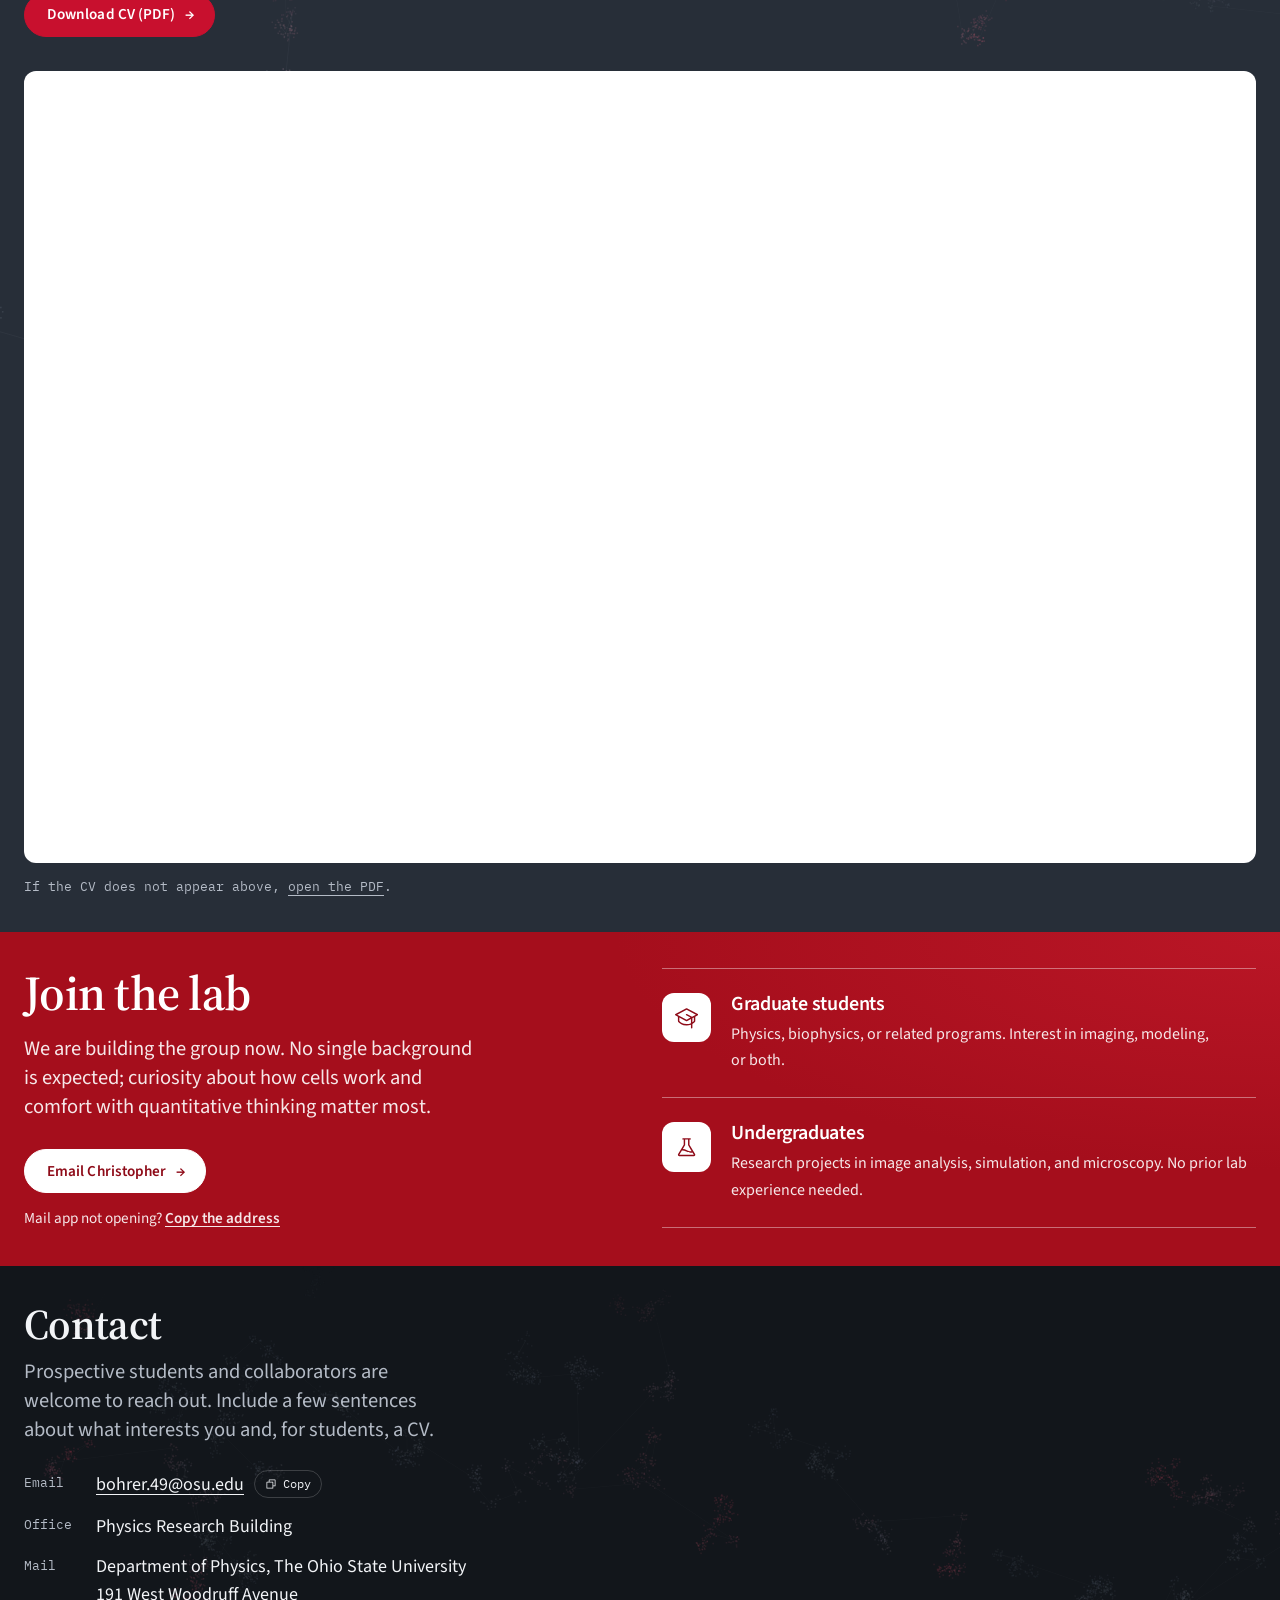
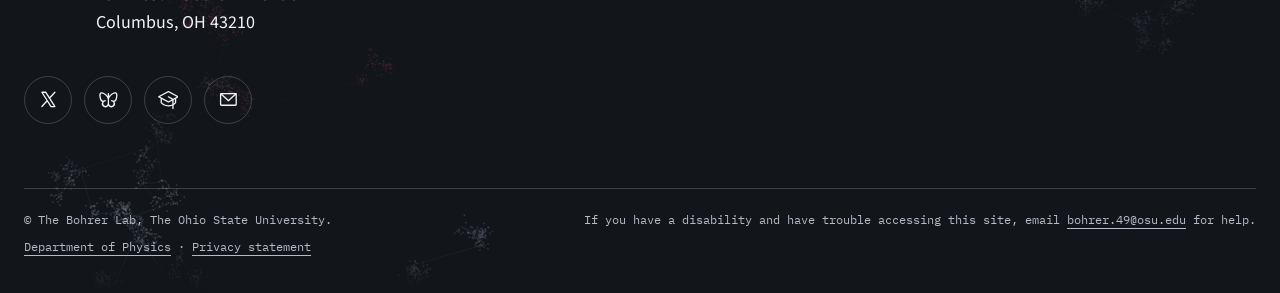
==== commit 31bb41de: "Add Projects hub, per-project status pages and a Things I've learned log - projects.html + data/proj" ====
--- a/index.html
+++ b/index.html
@@ -460,6 +460,8 @@
   a{text-decoration:none;color:inherit}
 }
 </style>
+<link rel="stylesheet" href="assets/components.css">
+<style>#projects{background:var(--b1)}#projects .pj-grid{max-width:84rem;margin:0 auto}#projects .pj-more{max-width:84rem;margin:28px auto 0}</style>
 </head>
 <body>
 <svg xmlns="http://www.w3.org/2000/svg" style="position:absolute;width:0;height:0;overflow:hidden" aria-hidden="true" focusable="false"><symbol id="i-arrow-down" viewBox="0 0 256 256"><path d="M205.66,149.66l-72,72a8,8,0,0,1-11.32,0l-72-72a8,8,0,0,1,11.32-11.32L120,196.69V40a8,8,0,0,1,16,0V196.69l58.34-58.35a8,8,0,0,1,11.32,11.32Z"/></symbol><symbol id="i-list" viewBox="0 0 256 256"><path d="M224,128a8,8,0,0,1-8,8H40a8,8,0,0,1,0-16H216A8,8,0,0,1,224,128ZM40,72H216a8,8,0,0,0,0-16H40a8,8,0,0,0,0,16ZM216,184H40a8,8,0,0,0,0,16H216a8,8,0,0,0,0-16Z"/></symbol><symbol id="i-x" viewBox="0 0 256 256"><path d="M205.66,194.34a8,8,0,0,1-11.32,11.32L128,139.31,61.66,205.66a8,8,0,0,1-11.32-11.32L116.69,128,50.34,61.66A8,8,0,0,1,61.66,50.34L128,116.69l66.34-66.35a8,8,0,0,1,11.32,11.32L139.31,128Z"/></symbol><symbol id="i-dna" viewBox="0 0 256 256"><path d="M200,204.5V232a8,8,0,0,1-16,0V204.5a63.67,63.67,0,0,0-35.38-57.25l-48.4-24.19A79.58,79.58,0,0,1,56,51.5V24a8,8,0,0,1,16,0V51.5a63.67,63.67,0,0,0,35.38,57.25l48.4,24.19A79.58,79.58,0,0,1,200,204.5ZM160,200H72.17a63.59,63.59,0,0,1,3.23-16h72.71a8,8,0,0,0,0-16H83.46a63.71,63.71,0,0,1,14.65-15.08A8,8,0,1,0,88.64,140,80.27,80.27,0,0,0,56,204.5V232a8,8,0,0,0,16,0V216h88a8,8,0,0,0,0-16ZM192,16a8,8,0,0,0-8,8V40H96a8,8,0,0,0,0,16h87.83a63.59,63.59,0,0,1-3.23,16H107.89a8,8,0,1,0,0,16h64.65a63.71,63.71,0,0,1-14.65,15.08,8,8,0,0,0,9.47,12.9A80.27,80.27,0,0,0,200,51.5V24A8,8,0,0,0,192,16Z"/></symbol><symbol id="i-wave-square" viewBox="0 0 256 256"><path d="M240,128v56a8,8,0,0,1-8,8H128a8,8,0,0,1-8-8V80H32v48a8,8,0,0,1-16,0V72a8,8,0,0,1,8-8H128a8,8,0,0,1,8,8V176h88V128a8,8,0,0,1,16,0Z"/></symbol><symbol id="i-arrows-in-line-horizontal" viewBox="0 0 256 256"><path d="M136,40V216a8,8,0,0,1-16,0V40a8,8,0,0,1,16,0ZM69.66,90.34a8,8,0,0,0-11.32,11.32L76.69,120H16a8,8,0,0,0,0,16H76.69L58.34,154.34a8,8,0,0,0,11.32,11.32l32-32a8,8,0,0,0,0-11.32ZM240,120H179.31l18.35-18.34a8,8,0,0,0-11.32-11.32l-32,32a8,8,0,0,0,0,11.32l32,32a8,8,0,0,0,11.32-11.32L179.31,136H240a8,8,0,0,0,0-16Z"/></symbol><symbol id="i-dice-five" viewBox="0 0 256 256"><path d="M192,32H64A32,32,0,0,0,32,64V192a32,32,0,0,0,32,32H192a32,32,0,0,0,32-32V64A32,32,0,0,0,192,32Zm16,160a16,16,0,0,1-16,16H64a16,16,0,0,1-16-16V64A16,16,0,0,1,64,48H192a16,16,0,0,1,16,16ZM104,92A12,12,0,1,1,92,80,12,12,0,0,1,104,92Zm72,0a12,12,0,1,1-12-12A12,12,0,0,1,176,92Zm-72,72a12,12,0,1,1-12-12A12,12,0,0,1,104,164Zm36-36a12,12,0,1,1-12-12A12,12,0,0,1,140,128Zm36,36a12,12,0,1,1-12-12A12,12,0,0,1,176,164Z"/></symbol><symbol id="i-microscope" viewBox="0 0 256 256"><path d="M224,208H203.94A88.05,88.05,0,0,0,144,64.37V32a16,16,0,0,0-16-16H80A16,16,0,0,0,64,32V136a16,16,0,0,0,16,16h48a16,16,0,0,0,16-16V80.46A72,72,0,0,1,181.25,208H32a8,8,0,0,0,0,16H224a8,8,0,0,0,0-16Zm-96-72H80V32h48V136ZM72,184a8,8,0,0,1,0-16h64a8,8,0,0,1,0,16Z"/></symbol><symbol id="i-spiral" viewBox="0 0 256 256"><path d="M248,144a8,8,0,0,1-16,0,96.11,96.11,0,0,0-96-96,88.1,88.1,0,0,0-88,88,80.09,80.09,0,0,0,80,80,72.08,72.08,0,0,0,72-72,64.07,64.07,0,0,0-64-64,56.06,56.06,0,0,0-56,56,48.05,48.05,0,0,0,48,48,40,40,0,0,0,40-40,32,32,0,0,0-32-32,24,24,0,0,0-24,24,16,16,0,0,0,16,16,8,8,0,0,0,8-8,8,8,0,0,1,0-16,16,16,0,0,1,16,16,24,24,0,0,1-24,24,32,32,0,0,1-32-32,40,40,0,0,1,40-40,48.05,48.05,0,0,1,48,48,56.06,56.06,0,0,1-56,56,64.07,64.07,0,0,1-64-64,72.08,72.08,0,0,1,72-72,80.09,80.09,0,0,1,80,80,88.1,88.1,0,0,1-88,88,96.11,96.11,0,0,1-96-96A104.11,104.11,0,0,1,136,32,112.12,112.12,0,0,1,248,144Z"/></symbol><symbol id="i-graduation-cap" viewBox="0 0 256 256"><path d="M251.76,88.94l-120-64a8,8,0,0,0-7.52,0l-120,64a8,8,0,0,0,0,14.12L32,117.87v48.42a15.91,15.91,0,0,0,4.06,10.65C49.16,191.53,78.51,216,128,216a130,130,0,0,0,48-8.76V240a8,8,0,0,0,16,0V199.51a115.63,115.63,0,0,0,27.94-22.57A15.91,15.91,0,0,0,224,166.29V117.87l27.76-14.81a8,8,0,0,0,0-14.12ZM128,200c-43.27,0-68.72-21.14-80-33.71V126.4l76.24,40.66a8,8,0,0,0,7.52,0L176,143.47v46.34C163.4,195.69,147.52,200,128,200Zm80-33.75a97.83,97.83,0,0,1-16,14.25V134.93l16-8.53ZM188,118.94l-.22-.13-56-29.87a8,8,0,0,0-7.52,14.12L171,128l-43,22.93L25,96,128,41.07,231,96Z"/></symbol><symbol id="i-flask" viewBox="0 0 256 256"><path d="M221.69,199.77,160,96.92V40h8a8,8,0,0,0,0-16H88a8,8,0,0,0,0,16h8V96.92L34.31,199.77A16,16,0,0,0,48,224H208a16,16,0,0,0,13.72-24.23ZM110.86,103.25A7.93,7.93,0,0,0,112,99.14V40h32V99.14a7.93,7.93,0,0,0,1.14,4.11L183.36,167c-12,2.37-29.07,1.37-51.75-10.11-15.91-8.05-31.05-12.32-45.22-12.81ZM48,208l28.54-47.58c14.25-1.74,30.31,1.85,47.82,10.72,19,9.61,35,12.88,48,12.88a69.89,69.89,0,0,0,19.55-2.7L208,208Z"/></symbol><symbol id="i-envelope-simple" viewBox="0 0 256 256"><path d="M224,48H32a8,8,0,0,0-8,8V192a16,16,0,0,0,16,16H216a16,16,0,0,0,16-16V56A8,8,0,0,0,224,48ZM203.43,64,128,133.15,52.57,64ZM216,192H40V74.19l82.59,75.71a8,8,0,0,0,10.82,0L216,74.19V192Z"/></symbol><symbol id="i-x-logo" viewBox="0 0 256 256"><path d="M214.75,211.71l-62.6-98.38,61.77-67.95a8,8,0,0,0-11.84-10.76L143.24,99.34,102.75,35.71A8,8,0,0,0,96,32H48a8,8,0,0,0-6.75,12.3l62.6,98.37-61.77,68a8,8,0,1,0,11.84,10.76l58.84-64.72,40.49,63.63A8,8,0,0,0,160,224h48a8,8,0,0,0,6.75-12.29ZM164.39,208,62.57,48h29L193.43,208Z"/></symbol><symbol id="i-github-logo" viewBox="0 0 256 256"><path d="M208.31,75.68A59.78,59.78,0,0,0,202.93,28,8,8,0,0,0,196,24a59.75,59.75,0,0,0-48,24H124A59.75,59.75,0,0,0,76,24a8,8,0,0,0-6.93,4,59.78,59.78,0,0,0-5.38,47.68A58.14,58.14,0,0,0,56,104v8a56.06,56.06,0,0,0,48.44,55.47A39.8,39.8,0,0,0,96,192v8H72a24,24,0,0,1-24-24A40,40,0,0,0,8,136a8,8,0,0,0,0,16,24,24,0,0,1,24,24,40,40,0,0,0,40,40H96v16a8,8,0,0,0,16,0V192a24,24,0,0,1,48,0v40a8,8,0,0,0,16,0V192a39.8,39.8,0,0,0-8.44-24.53A56.06,56.06,0,0,0,216,112v-8A58.14,58.14,0,0,0,208.31,75.68ZM200,112a40,40,0,0,1-40,40H112a40,40,0,0,1-40-40v-8a41.74,41.74,0,0,1,6.9-22.48A8,8,0,0,0,80,73.83a43.81,43.81,0,0,1,.79-33.58,43.88,43.88,0,0,1,32.32,20.06A8,8,0,0,0,119.82,64h32.35a8,8,0,0,0,6.74-3.69,43.87,43.87,0,0,1,32.32-20.06A43.81,43.81,0,0,1,192,73.83a8.09,8.09,0,0,0,1,7.65A41.72,41.72,0,0,1,200,104Z"/></symbol><symbol id="i-butterfly" viewBox="0 0 256 256"><path d="M232.7,50.48C229,45.7,221.84,40,209,40c-16.85,0-38.46,11.28-57.81,30.16A140.07,140.07,0,0,0,136,87.53V56a8,8,0,0,0-16,0V87.53a140.07,140.07,0,0,0-15.15-17.37C85.49,51.28,63.88,40,47,40,34.16,40,27,45.7,23.3,50.48c-6.82,8.77-12.18,24.08-.21,71.2,6.05,23.83,19.51,33,30.63,36.42A44,44,0,0,0,128,205.27a44,44,0,0,0,74.28-47.17c11.12-3.4,24.57-12.59,30.63-36.42C239.63,95.24,244.85,66.1,232.7,50.48ZM92,208A28.12,28.12,0,0,1,88.86,152a8,8,0,1,0-1.76-15.9A43.64,43.64,0,0,0,66.36,144c-8.43.09-22-3.57-27.76-26.26C35.72,106.39,27,71.86,35.94,60.3,37.37,58.46,40.09,56,47,56c27.27,0,73,44.88,73,71.67V180A28,28,0,0,1,92,208ZM217.4,117.74c-5.77,22.69-19.33,26.34-27.77,26.26a43.6,43.6,0,0,0-20.74-7.95,8,8,0,1,0-1.76,15.9A28.11,28.11,0,1,1,136,180V127.67C136,100.88,181.69,56,209,56c6.95,0,9.66,2.46,11.1,4.3C229.05,71.86,220.28,106.39,217.4,117.74Z"/></symbol><symbol id="i-plus" viewBox="0 0 256 256"><path d="M224,128a8,8,0,0,1-8,8H136v80a8,8,0,0,1-16,0V136H40a8,8,0,0,1,0-16h80V40a8,8,0,0,1,16,0v80h80A8,8,0,0,1,224,128Z"/></symbol><symbol id="i-minus" viewBox="0 0 256 256"><path d="M224,128a8,8,0,0,1-8,8H40a8,8,0,0,1,0-16H216A8,8,0,0,1,224,128Z"/></symbol><symbol id="i-printer" viewBox="0 0 256 256"><path d="M214.67,72H200V40a8,8,0,0,0-8-8H64a8,8,0,0,0-8,8V72H41.33C27.36,72,16,82.77,16,96v80a8,8,0,0,0,8,8H56v32a8,8,0,0,0,8,8H192a8,8,0,0,0,8-8V184h32a8,8,0,0,0,8-8V96C240,82.77,228.64,72,214.67,72ZM72,48H184V72H72ZM184,208H72V160H184Zm40-40H200V152a8,8,0,0,0-8-8H64a8,8,0,0,0-8,8v16H32V96c0-4.41,4.19-8,9.33-8H214.67c5.14,0,9.33,3.59,9.33,8Zm-24-52a12,12,0,1,1-12-12A12,12,0,0,1,200,116Z"/></symbol><symbol id="i-file-text" viewBox="0 0 256 256"><path d="M213.66,82.34l-56-56A8,8,0,0,0,152,24H56A16,16,0,0,0,40,40V216a16,16,0,0,0,16,16H200a16,16,0,0,0,16-16V88A8,8,0,0,0,213.66,82.34ZM160,51.31,188.69,80H160ZM200,216H56V40h88V88a8,8,0,0,0,8,8h48V216Zm-32-80a8,8,0,0,1-8,8H96a8,8,0,0,1,0-16h64A8,8,0,0,1,168,136Zm0,32a8,8,0,0,1-8,8H96a8,8,0,0,1,0-16h64A8,8,0,0,1,168,168Z"/></symbol><symbol id="i-copy" viewBox="0 0 256 256"><path d="M216,32H88a8,8,0,0,0-8,8V80H40a8,8,0,0,0-8,8V216a8,8,0,0,0,8,8H168a8,8,0,0,0,8-8V176h40a8,8,0,0,0,8-8V40A8,8,0,0,0,216,32ZM160,208H48V96H160Zm48-48H176V88a8,8,0,0,0-8-8H96V48H208Z"/></symbol></svg>
@@ -472,6 +474,7 @@
     <button id="menux" type="button" aria-label="Close menu"><svg class="ic" aria-hidden="true"><use href="#i-x"/></svg></button>
     <a href="#four" data-s="four">Research</a>
     <a href="#two" data-s="two">Investigator</a>
+    <a href="#projects" data-s="projects">Projects</a>
     <a href="#news" data-s="news">News</a>
     <a href="#publications" data-s="publications">Publications</a>
     <a href="#cv" data-s="cv">CV</a>
@@ -612,6 +615,12 @@
   </div>
 </section>
 
+<section id="projects" class="wrap" aria-labelledby="proj-h">
+  <div class="head rv"><h2 id="proj-h">Projects</h2><p class="major">Software we are building, and where each one stands</p></div>
+  <div id="projects-teaser" class="rv" aria-live="polite"></div>
+  <p class="pj-more"><a class="btn" href="projects.html">All projects</a></p>
+</section>
+
 <section id="news" class="wrap">
   <div class="head rv"><h2>News</h2><p class="major">Recent papers, talks and lab updates</p></div>
   <div class="news-grid">
@@ -685,7 +694,7 @@
         <li><a href="mailto:bohrer.49@osu.edu" aria-label="Email"><svg class="ic" aria-hidden="true"><use href="#i-envelope-simple"/></svg></a></li>
       </ul>
     </div>
-    <div class="proof rv" aria-live="polite"><p class="l">A random fact</p><p class="t" id="rfact-t"></p><button type="button" class="btn" id="rfact-b">Another</button></div>
+    <div class="proof rv" id="rfact" aria-live="polite" hidden><p class="l">Something I learned</p><p class="t" id="rfact-t"></p><div class="ln-row"><button type="button" class="btn" id="rfact-b">Another</button><a class="ln-more" href="learned.html">Everything I have learned</a></div></div>
   </div>
   <div class="legal">
     <span>&copy; The Bohrer Lab, The Ohio State University.</span>
@@ -695,6 +704,9 @@
 </footer>
 
 
+<script src="assets/common.js"></script>
+<script src="assets/learned.js"></script>
+<script src="assets/projects.js"></script>
 <script>
 /* =====================================================================
    PUBLICATIONS: EDIT HERE. One list feeds the Distance decides list (see SEL below), Publications and the CV.
@@ -967,21 +979,9 @@
   const show=()=>{m.textContent=t;};
   try{navigator.clipboard.writeText(t).then(ok,show);}catch(_){show();}});
 
-/* ---------- Random fact: a new one each visit. Add or remove lines freely. ---------- */
-(function(){
-  const FACTS=[
-   "Ohio has the only non-rectangular state flag in the United States: a swallowtail-shaped burgee.",
-   "Wombats produce cube-shaped droppings. A 2018 study traced it to how elastic different parts of their intestine are.",
-   "A pistol shrimp snaps its claw hard enough to collapse a bubble that briefly gives off light and reaches temperatures estimated at several thousand degrees.",
-   "A well-shuffled deck of 52 cards is almost certainly in an order that has never existed before in history.",
-   "A day on Venus (one full rotation) lasts longer than its year.",
-   "Sharks are older than trees. Sharks date to roughly 450 million years ago; the first trees appeared about 350 to 385 million years ago.",
-   "Crows can learn to recognize individual human faces, and other crows can pick up the grudge without ever meeting the person."
-  ];
-  const t=document.getElementById("rfact-t"),b=document.getElementById("rfact-b");let last=-1;
-  function pick(){let i;do{i=Math.floor(Math.random()*FACTS.length);}while(i===last&&FACTS.length>1);last=i;t.textContent=FACTS[i];}
-  pick();b.addEventListener("click",pick);
-})();
+/* ---------- Something I learned: fed by learned.md (my own words; the box stays hidden while the file is empty) ---------- */
+Learned.mountFactBox(document.getElementById("rfact"),document.getElementById("rfact-t"),document.getElementById("rfact-b"));
+Projects.mountTeaser(document.getElementById("projects-teaser"),3);
 
 
 /* ---------- Methods papers ---------- */
@@ -1016,8 +1016,8 @@
 /* ---------- Nav highlight (IntersectionObserver, no scroll listener) ---------- */
 (function(){
   if(!("IntersectionObserver" in window))return;
-  const links=[...document.querySelectorAll("#menu a[data-s]")],ids=["two","four","news","publications","cv","contact"];
-  const all=["banner","one","four","two","three","news","publications","cv","join","contact"],seen=new Set();
+  const links=[...document.querySelectorAll("#menu a[data-s]")],ids=["two","four","projects","news","publications","cv","contact"];
+  const all=["banner","one","four","two","three","projects","news","publications","cv","join","contact"],seen=new Set();
   const set=id=>links.forEach(a=>a.dataset.s===id?a.setAttribute("aria-current","true"):a.removeAttribute("aria-current"));
   const io=new IntersectionObserver(es=>{
     es.forEach(e=>e.isIntersecting?seen.add(e.target.id):seen.delete(e.target.id));
--- a/assets/components.css
+++ b/assets/components.css
@@ -0,0 +1,153 @@
+/* Components shared by the home page teaser, the Projects hub, the per-project status pages
+   and the "Learned" page. Prefixes: pj- (projects), ln- (learned). Uses the site's own colour variables. */
+
+:root{
+  --st-built:#53C98C; --st-part:#F0B84A; --st-plan:#9AA3B2;
+  --st-built-bg:rgba(83,201,140,.13); --st-part-bg:rgba(240,184,74,.13); --st-plan-bg:rgba(154,163,178,.11);
+}
+:root[data-theme="light"]{
+  --st-built:#1F7A4B; --st-part:#8A5A00; --st-plan:#5A6370;
+  --st-built-bg:rgba(31,122,75,.10); --st-part-bg:rgba(138,90,0,.10); --st-plan-bg:rgba(90,99,112,.09);
+}
+
+/* ---------- status pills: colour AND shape AND word, never colour alone ---------- */
+.pj-state{display:inline-flex;align-items:center;gap:7px;font:500 .72rem/1 var(--mono);letter-spacing:.07em;text-transform:uppercase;padding:6px 10px;border-radius:2em;white-space:nowrap;border:1.5px solid currentColor}
+.pj-state::before{content:"";width:9px;height:9px;border-radius:50%;background:currentColor;flex:none}
+.pj-state[data-state="built"]{color:var(--st-built);background:var(--st-built-bg)}
+.pj-state[data-state="partial"]{color:var(--st-part);background:var(--st-part-bg);border-style:dashed}
+.pj-state[data-state="partial"]::before{background:linear-gradient(90deg,currentColor 50%,transparent 50%);box-shadow:inset 0 0 0 1.5px currentColor}
+.pj-state[data-state="planned"]{color:var(--st-plan);background:var(--st-plan-bg);border-style:dotted}
+.pj-state[data-state="planned"]::before{background:transparent;box-shadow:inset 0 0 0 1.5px currentColor}
+.pj-stage{font:500 .72rem/1 var(--mono);letter-spacing:.07em;text-transform:uppercase;color:var(--mut);padding:6px 10px;border:1px solid var(--line);border-radius:2em;white-space:nowrap}
+
+/* ---------- segmented progress strip (one segment per item) ---------- */
+.pj-strip{display:flex;gap:3px;height:10px}
+.pj-strip i{flex:1;min-width:6px;border-radius:2px;background:var(--st-plan);opacity:.45}
+.pj-strip i[data-state="built"]{background:var(--st-built);opacity:1}
+.pj-strip i[data-state="partial"]{background:repeating-linear-gradient(135deg,var(--st-part) 0 4px,transparent 4px 7px);box-shadow:inset 0 0 0 1px var(--st-part);opacity:1}
+.pj-counts{display:flex;flex-wrap:wrap;gap:4px 14px;font:400 .78rem/1.4 var(--mono);color:var(--mut)}
+.pj-counts b{font-weight:500;color:var(--ink)}
+
+/* ---------- hub: filters + cards ---------- */
+.pj-filters{display:flex;flex-wrap:wrap;gap:8px;margin:26px 0 34px}
+.pj-chip{font:600 .88rem/1 var(--sans);padding:10px 16px;border-radius:2em;border:1.5px solid var(--line);background:transparent;color:var(--ink);cursor:pointer;transition:background-color .15s,border-color .15s,color .15s}
+.pj-chip:hover{border-color:var(--ink)}
+.pj-chip[aria-pressed="true"]{background:var(--ink);color:var(--b1);border-color:var(--ink)}
+.pj-group+.pj-group{margin-top:clamp(36px,4vw,56px)}
+.pj-group>h2{font-size:clamp(1.35rem,2vw,1.8rem);padding-bottom:12px;margin-bottom:20px;border-bottom:1px solid var(--line)}
+.pj-group>h2 small{display:block;margin-top:6px;font:400 .98rem/1.45 var(--sans);color:var(--mut);letter-spacing:0}
+.pj-grid{display:grid;grid-template-columns:repeat(auto-fill,minmax(min(100%,330px),1fr));gap:20px}
+.pj-card{position:relative;display:flex;flex-direction:column;gap:14px;padding:22px 22px 20px;border:1px solid var(--line);border-radius:14px;background:var(--b4);transition:border-color .15s,transform .15s,box-shadow .15s}
+.pj-card:hover,.pj-card:focus-within{border-color:var(--acc);transform:translateY(-2px);box-shadow:0 14px 34px rgba(0,0,0,.16)}
+.pj-card .pj-top{display:flex;justify-content:space-between;align-items:center;gap:10px;flex-wrap:wrap}
+.pj-card h3{font:600 1.42rem/1.15 var(--serif);letter-spacing:-.01em}
+.pj-card h3 a{text-decoration:none}
+.pj-card h3 a::after{content:"";position:absolute;inset:0;border-radius:14px}
+.pj-card p.pj-tagline{color:var(--mut);font-size:1rem;line-height:1.5}
+.pj-card .pj-meta{display:flex;flex-wrap:wrap;gap:6px 14px;font:400 .76rem/1.4 var(--mono);color:var(--mut);margin-top:auto}
+.pj-card .pj-links{position:relative;z-index:1;display:flex;flex-wrap:wrap;gap:8px 18px;font-size:.92rem;font-weight:600}
+.pj-card .pj-links a{text-decoration:none;color:var(--acc)}
+.pj-card .pj-links a:hover{text-decoration:underline}
+.pj-tags{display:flex;flex-wrap:wrap;gap:6px}
+.pj-tags span{font:400 .72rem/1 var(--mono);color:var(--mut);padding:5px 8px;border-radius:6px;background:rgba(127,127,127,.14)}
+.pj-empty{color:var(--mut);padding:24px 0}
+.pj-more{margin-top:28px}
+
+/* ---------- project page: hero extras ---------- */
+.pj-hero-meta{display:flex;flex-wrap:wrap;gap:10px 12px;align-items:center;margin-bottom:1.1rem}
+.pj-asof{font:400 .78rem/1.4 var(--mono);color:var(--mut)}
+
+/* key numbers */
+.pj-facts{display:grid;grid-template-columns:repeat(auto-fit,minmax(min(100%,200px),1fr));gap:14px}
+.pj-fact{padding:18px 18px 16px;border:1px solid var(--line);border-radius:12px;background:var(--b4)}
+.pj-fact b{display:block;font:600 2rem/1.05 var(--serif);letter-spacing:-.02em}
+.pj-fact span{display:block;margin-top:8px;font-size:.92rem;line-height:1.4;color:var(--mut)}
+
+/* ---------- project page: where it stands ---------- */
+.pj-board{margin-top:6px}
+.pj-keybar{display:flex;flex-wrap:wrap;gap:10px;align-items:center;margin:0 0 20px}
+.pj-keybar button{all:unset;cursor:pointer;border-radius:2em}
+.pj-keybar button:focus-visible{outline:3px solid var(--acc);outline-offset:3px}
+.pj-keybar button[aria-pressed="true"] .pj-state{filter:brightness(1.25);box-shadow:0 0 0 3px var(--line)}
+.pj-keybar .pj-hint{font-size:.88rem;color:var(--mut);margin-left:6px}
+.pj-phases{display:grid;grid-template-columns:repeat(auto-fit,minmax(min(100%,270px),1fr));gap:18px;align-items:start;list-style:none;margin:0;padding:0}
+.pj-phase{position:relative;border:1px solid var(--line);border-radius:14px;padding:18px 16px 14px;background:var(--b4)}
+.pj-phase>h3{font:600 1.08rem/1.25 var(--serif);margin-bottom:4px}
+.pj-phase>p{font-size:.88rem;color:var(--mut);line-height:1.45;margin-bottom:12px}
+.pj-phase+.pj-phase::before{content:"\2192";position:absolute;left:-17px;top:20px;width:16px;text-align:center;color:var(--mut);font-size:1rem}
+.pj-nodes{list-style:none;margin:0;padding:0;display:flex;flex-direction:column;gap:8px}
+.pj-node{border-radius:10px;border:1.5px solid var(--line);background:var(--b1);overflow:hidden;transition:opacity .2s}
+.pj-node[data-state="built"]{border-color:var(--st-built)}
+.pj-node[data-state="partial"]{border-color:var(--st-part);border-style:dashed}
+.pj-node[data-state="planned"]{border-color:var(--st-plan);border-style:dotted}
+.pj-node.dim{opacity:.28}
+.pj-node button{all:unset;box-sizing:border-box;display:flex;width:100%;gap:10px;align-items:flex-start;padding:10px 12px;cursor:pointer;font-size:.95rem;line-height:1.35}
+.pj-node button:focus-visible{outline:3px solid var(--acc);outline-offset:-3px}
+.pj-node .pj-dot{flex:none;width:11px;height:11px;margin-top:.32em;border-radius:50%;border:2px solid currentColor}
+.pj-node[data-state="built"] .pj-dot{color:var(--st-built);background:currentColor}
+.pj-node[data-state="partial"] .pj-dot{color:var(--st-part);background:linear-gradient(90deg,currentColor 50%,transparent 50%)}
+.pj-node[data-state="planned"] .pj-dot{color:var(--st-plan)}
+.pj-node .pj-nm{flex:1}
+.pj-node .pj-lb{display:block;margin-top:3px;font:500 .66rem/1 var(--mono);letter-spacing:.07em;text-transform:uppercase;color:var(--mut)}
+.pj-node .pj-chev{flex:none;color:var(--mut);transition:transform .2s;margin-top:.1em}
+.pj-node button[aria-expanded="true"] .pj-chev{transform:rotate(90deg)}
+.pj-node .pj-note{padding:0 12px 12px 33px;font-size:.88rem;line-height:1.5;color:var(--mut)}
+.pj-node .pj-note a{color:var(--acc)}
+
+/* two-column lists (works / limits) */
+.pj-two{display:grid;grid-template-columns:repeat(auto-fit,minmax(min(100%,340px),1fr));gap:22px}
+.pj-list{border:1px solid var(--line);border-radius:14px;padding:20px 22px;background:var(--b4)}
+.pj-list h3{font:600 1.2rem/1.2 var(--serif);margin-bottom:10px}
+.pj-list ul{margin:0;padding-left:1.15em;display:flex;flex-direction:column;gap:9px;font-size:.98rem;line-height:1.5}
+.pj-list li::marker{color:var(--acc)}
+
+/* gallery */
+.pj-gallery{display:grid;grid-template-columns:repeat(auto-fill,minmax(min(100%,300px),1fr));gap:16px;margin:0;padding:0;list-style:none}
+.pj-gallery figure{margin:0;border:1px solid var(--line);border-radius:12px;overflow:hidden;background:var(--b4)}
+.pj-gallery img{display:block;width:100%;aspect-ratio:16/10;object-fit:cover;object-position:top left;background:var(--b3)}
+.pj-gallery figcaption{padding:10px 14px 12px;font-size:.88rem;line-height:1.45;color:var(--mut)}
+
+/* recent activity */
+.pj-feed{list-style:none;margin:0;padding:0;border:1px solid var(--line);border-radius:14px;background:var(--b4)}
+.pj-feed li{display:grid;grid-template-columns:7.5rem minmax(0,1fr);gap:4px 18px;padding:13px 18px;border-top:1px solid var(--line)}
+.pj-feed li:first-child{border-top:0}
+.pj-feed time{font:400 .78rem/1.6 var(--mono);color:var(--mut)}
+.pj-feed a{text-decoration:none}
+.pj-feed a:hover{text-decoration:underline}
+.pj-feed-note{margin-top:10px;font-size:.84rem;color:var(--mut)}
+@media (max-width:560px){.pj-feed li{grid-template-columns:1fr}.pj-phase+.pj-phase::before{display:none}}
+
+/* ---------- "Learned" ---------- */
+.ln-tools{display:flex;flex-wrap:wrap;gap:12px;align-items:center;margin:28px 0 8px}
+.ln-search{flex:1 1 16rem;max-width:26rem;height:2.9em;padding:0 1.2em;border-radius:3em;border:1.5px solid var(--line);background:transparent;color:var(--ink);font:400 1rem/1 var(--sans)}
+.ln-search::placeholder{color:var(--mut)}
+.ln-search:focus{outline:3px solid var(--acc);outline-offset:2px;border-color:transparent}
+.ln-tags{display:flex;flex-wrap:wrap;gap:8px;margin:14px 0 4px}
+.ln-count{font:400 .8rem/1.4 var(--mono);color:var(--mut);margin:14px 0 0}
+.ln-month{font:500 .8rem/1 var(--mono);letter-spacing:.1em;text-transform:uppercase;color:var(--acc);margin:38px 0 6px;padding-bottom:10px;border-bottom:1px solid var(--line)}
+.ln-list{list-style:none;margin:0;padding:0}
+.ln-item{display:grid;grid-template-columns:6.2rem minmax(0,1fr);gap:4px 20px;padding:16px 0;border-bottom:1px solid var(--line)}
+.ln-item time{font:400 .8rem/1.9 var(--mono);color:var(--mut);white-space:nowrap}
+.ln-item .tx{font-size:1.12rem;line-height:1.55;max-width:46rem}
+.ln-item .tx a{color:var(--acc)}
+.ln-item .tg{display:flex;flex-wrap:wrap;gap:6px;margin-top:8px}
+.ln-item .tg button{all:unset;cursor:pointer;font:400 .74rem/1 var(--mono);color:var(--mut);padding:5px 8px;border-radius:6px;background:rgba(127,127,127,.14)}
+.ln-item .tg button:hover{color:var(--ink)}
+.ln-item .tg button:focus-visible{outline:3px solid var(--acc);outline-offset:2px}
+.ln-item.flash{animation:ln-flash 1.6s ease}
+@keyframes ln-flash{0%,30%{background:rgba(255,117,134,.18)}100%{background:transparent}}
+@media (max-width:560px){.ln-item{grid-template-columns:1fr}}
+.ln-howto{margin-top:34px;border:1px dashed var(--line);border-radius:14px;padding:18px 22px}
+.ln-howto summary{cursor:pointer;font-weight:600}
+.ln-howto pre{margin:14px 0 0;padding:14px 16px;border-radius:10px;background:var(--b3);overflow:auto;font:400 .84rem/1.6 var(--mono);white-space:pre-wrap}
+.ln-howto p{margin-top:12px;color:var(--mut);font-size:.98rem}
+
+/* the random-fact box on the home page, now fed by the Learned page */
+.proof .t .ln-src{display:block;margin-top:8px;font:400 .76rem/1.3 var(--mono);color:var(--mut)}
+.proof .t a{color:var(--acc)}
+.proof .ln-row{display:flex;flex-wrap:wrap;gap:10px 18px;align-items:center;margin-top:16px}
+.proof .ln-row .btn{margin-top:0}
+.proof .ln-row a.ln-more{font-size:.92rem;font-weight:600;color:var(--acc);text-decoration:none}
+.proof .ln-row a.ln-more:hover{text-decoration:underline}
+
+@media (prefers-reduced-motion:reduce){.pj-card,.pj-node,.pj-node .pj-chev{transition:none}.pj-card:hover{transform:none}.ln-item.flash{animation:none}}
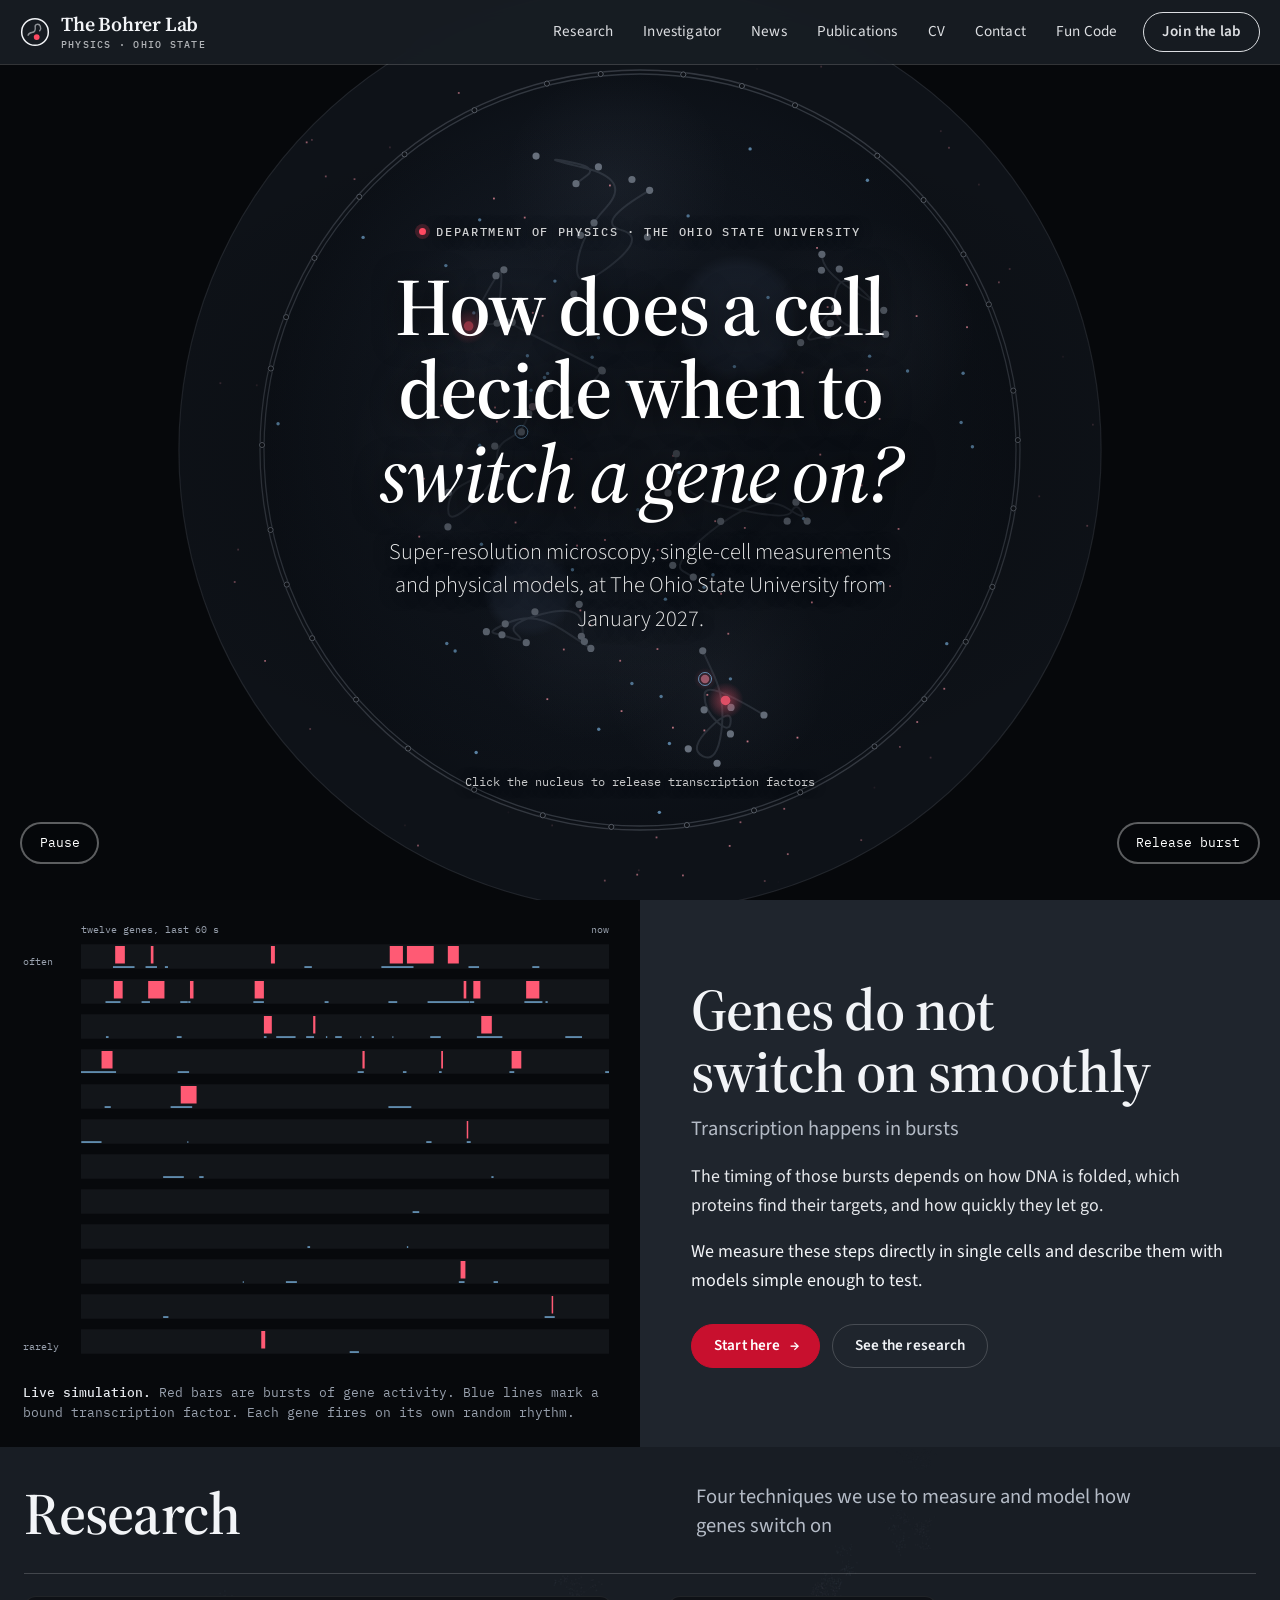
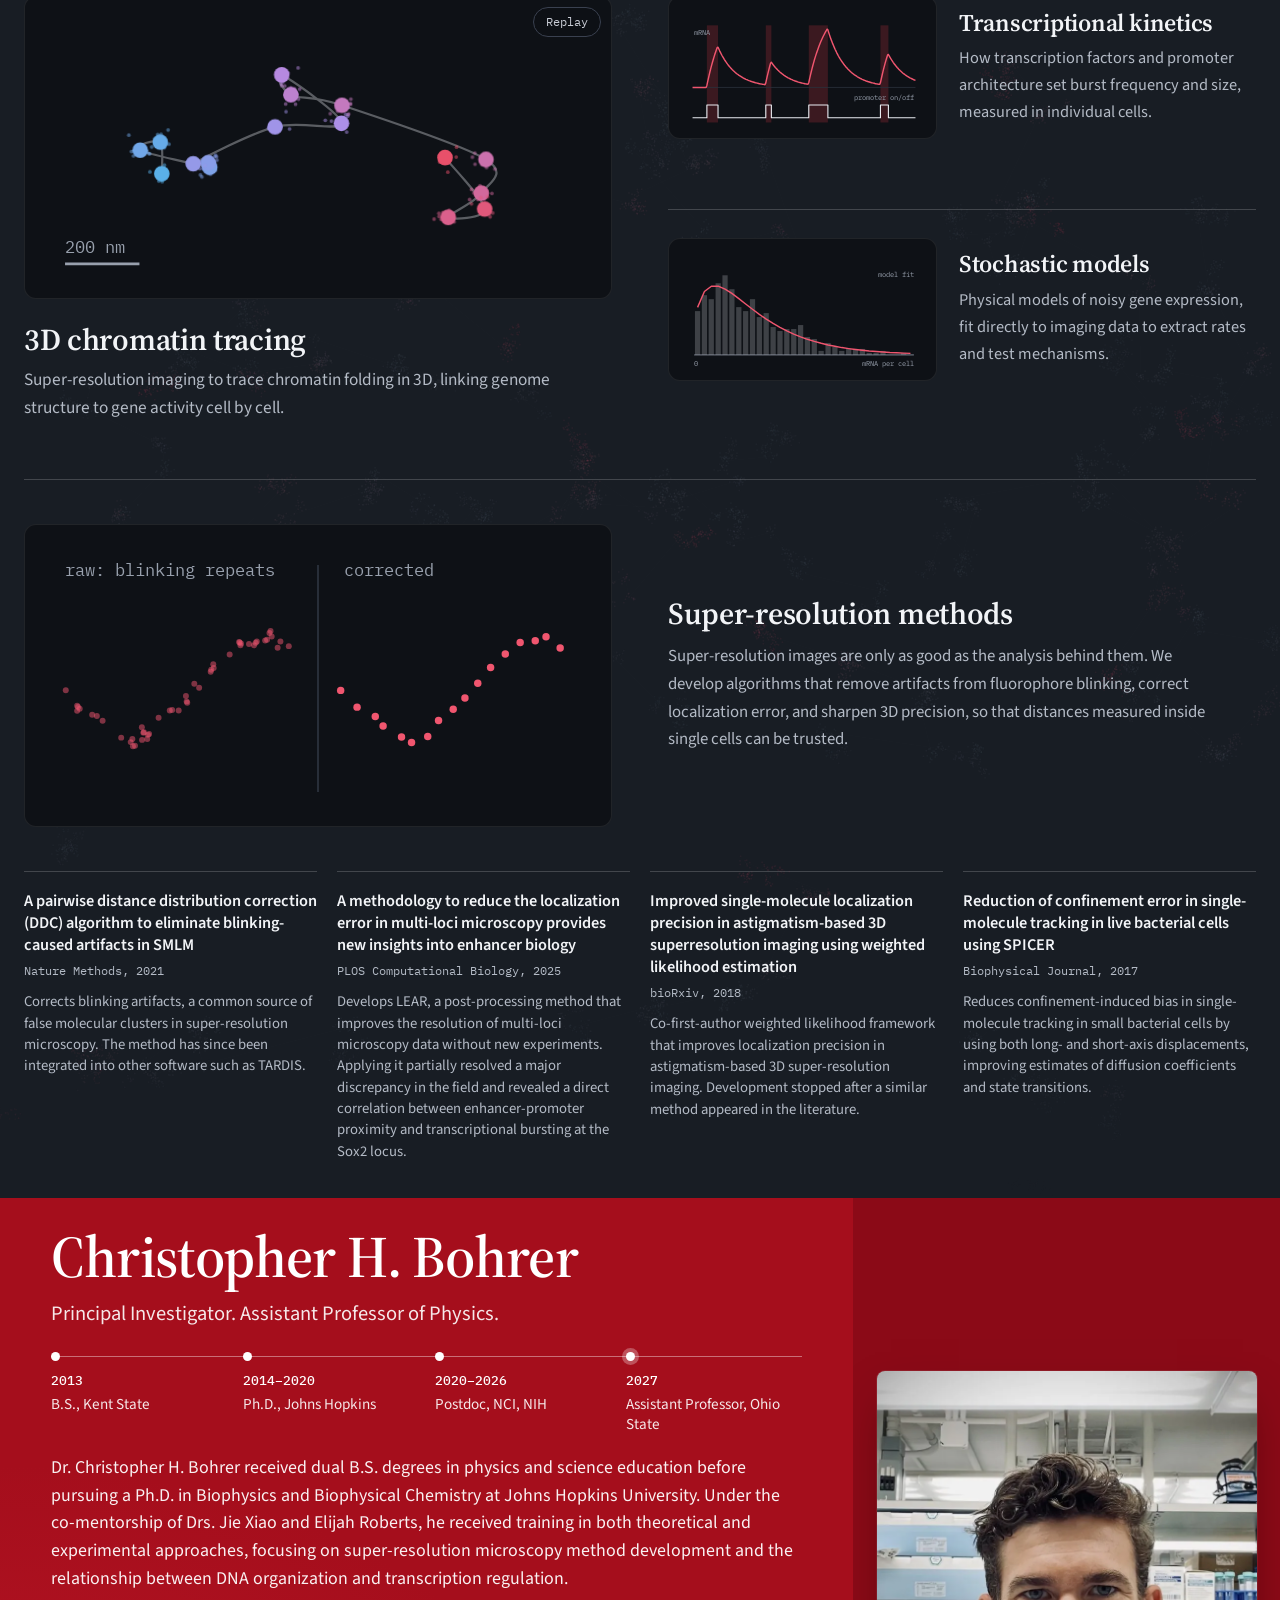
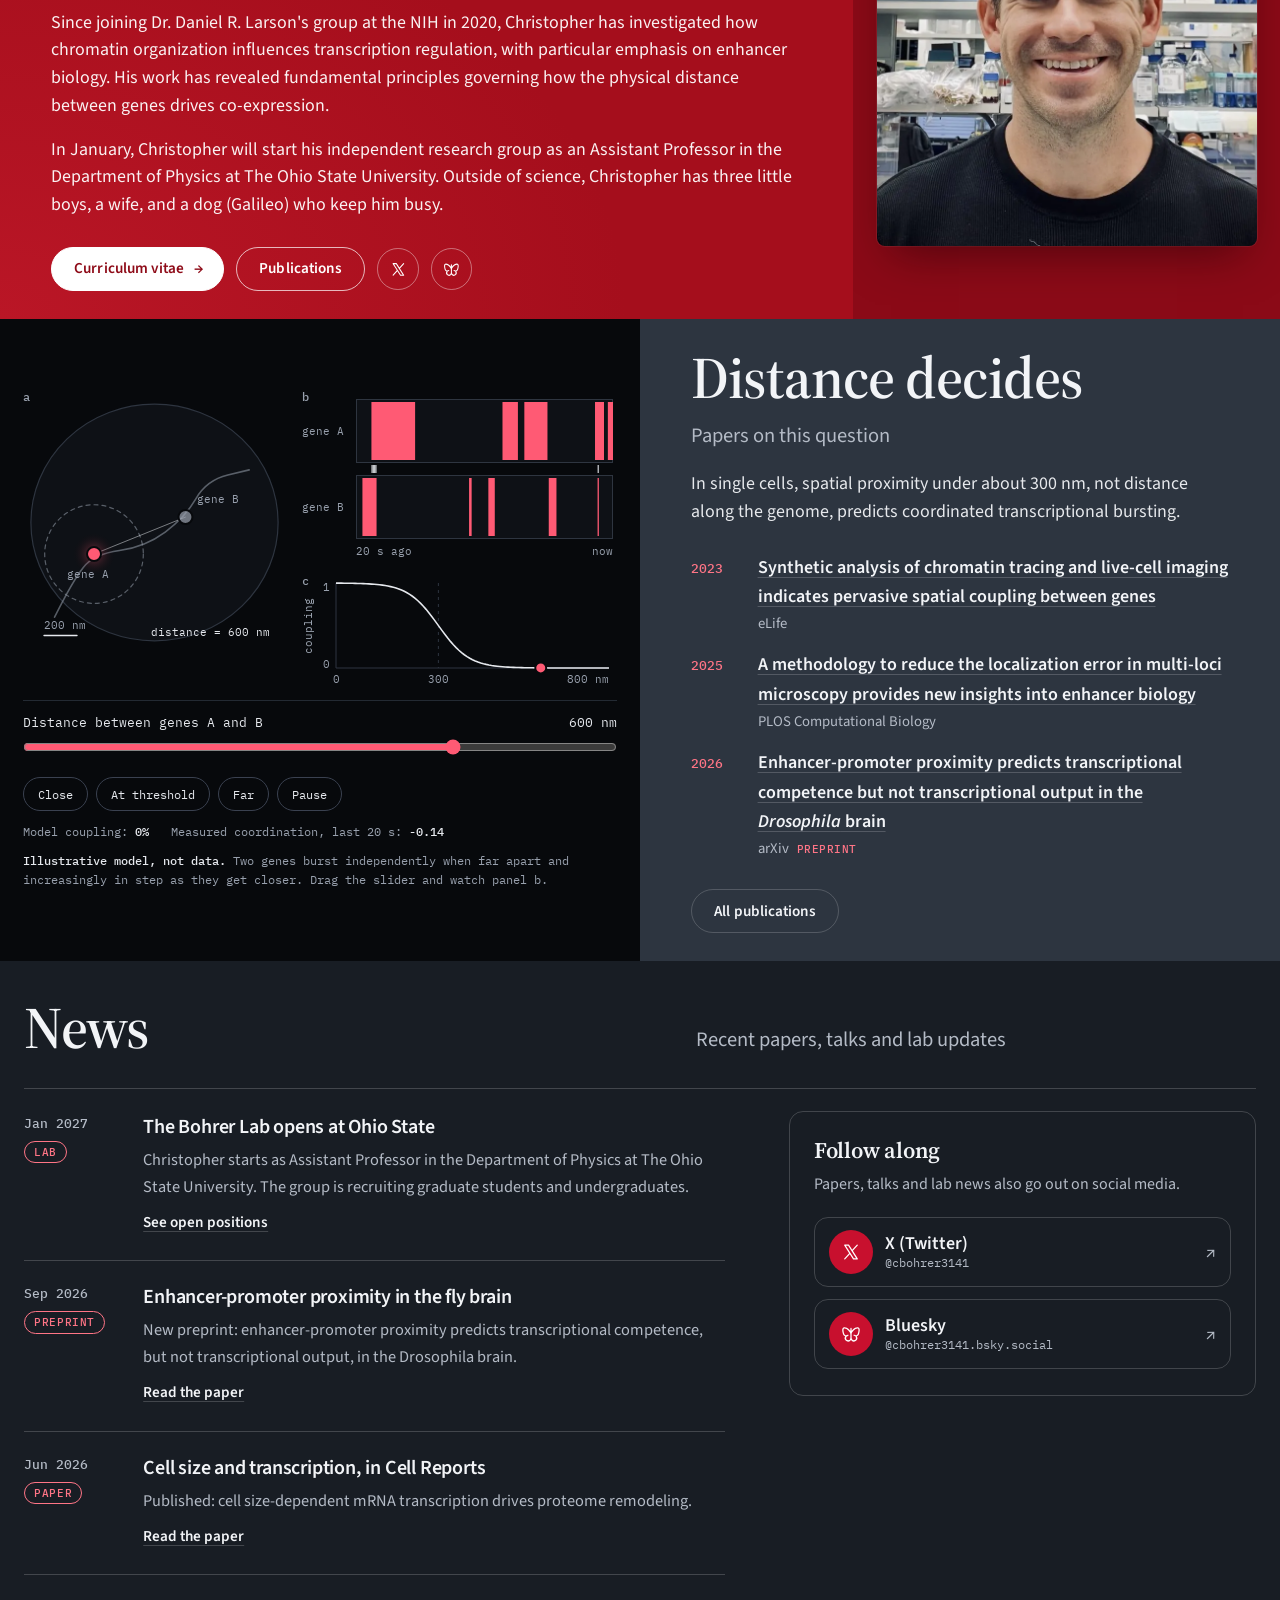
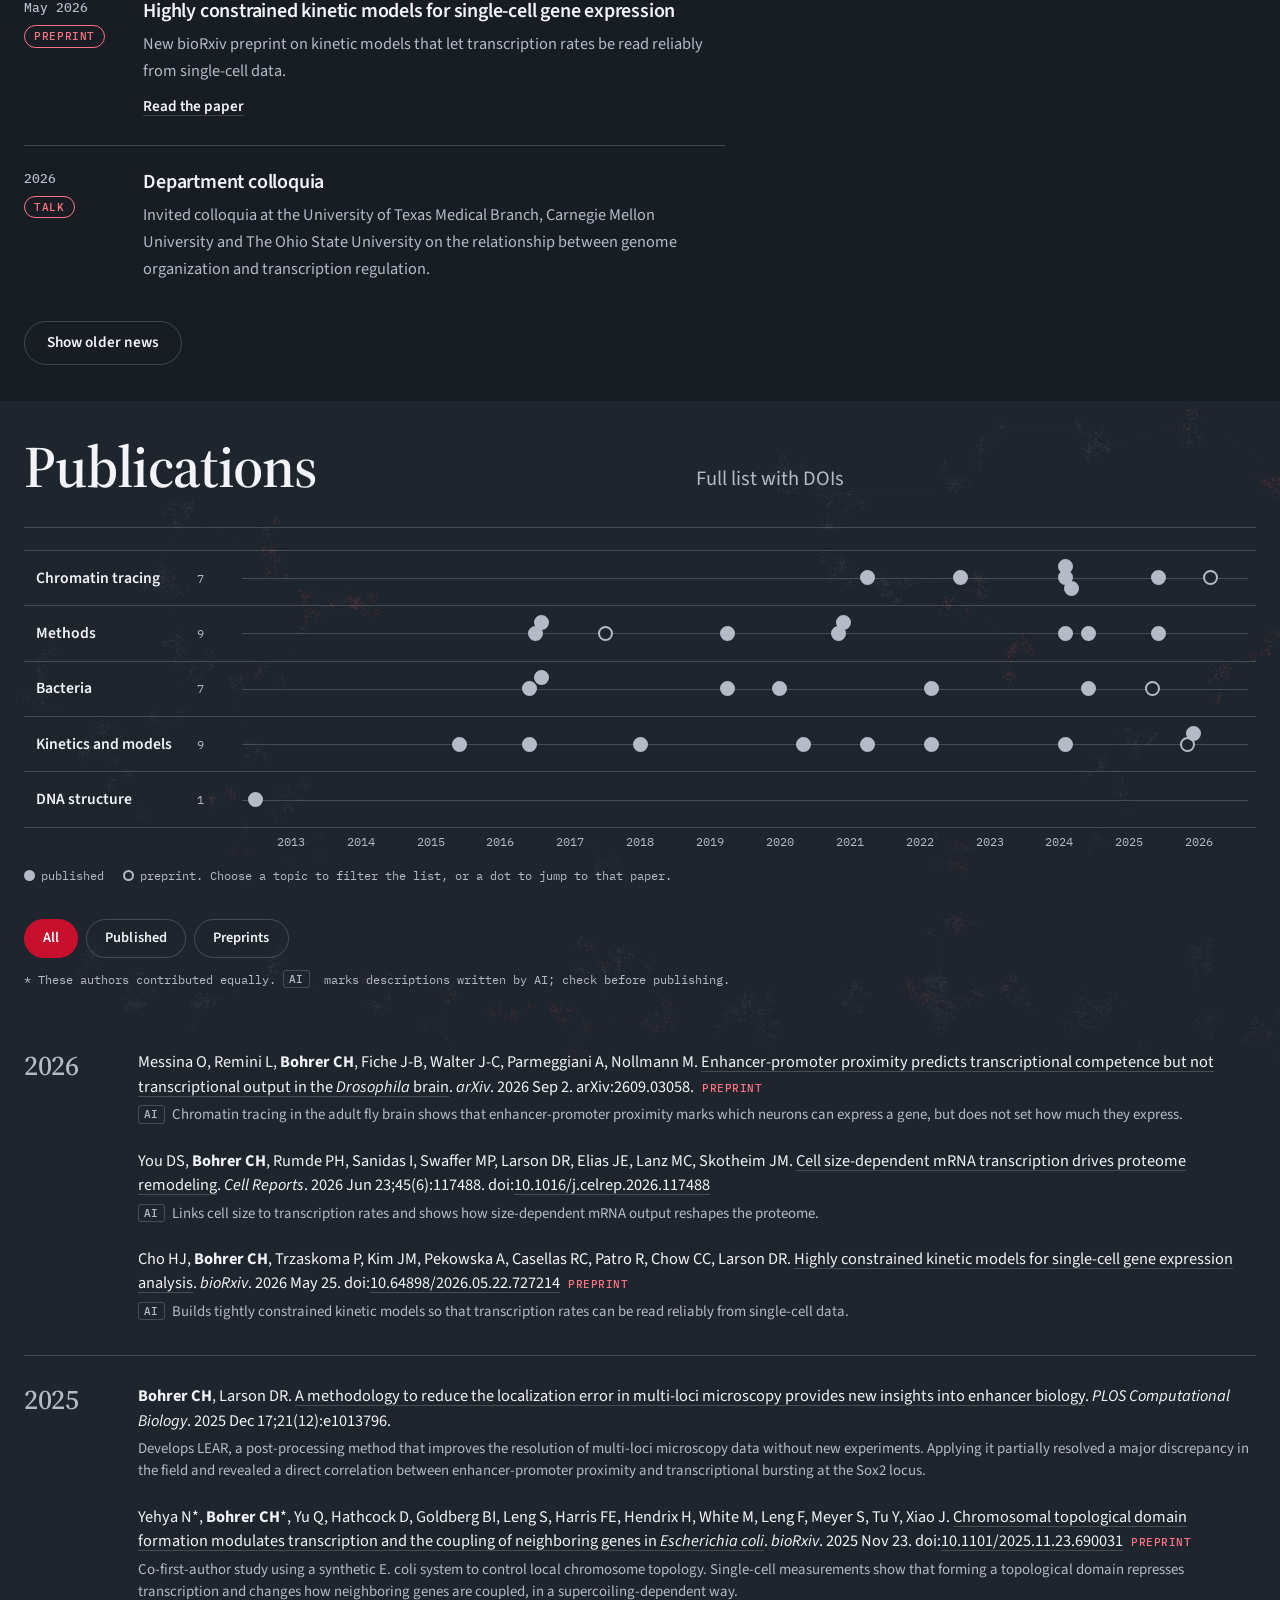
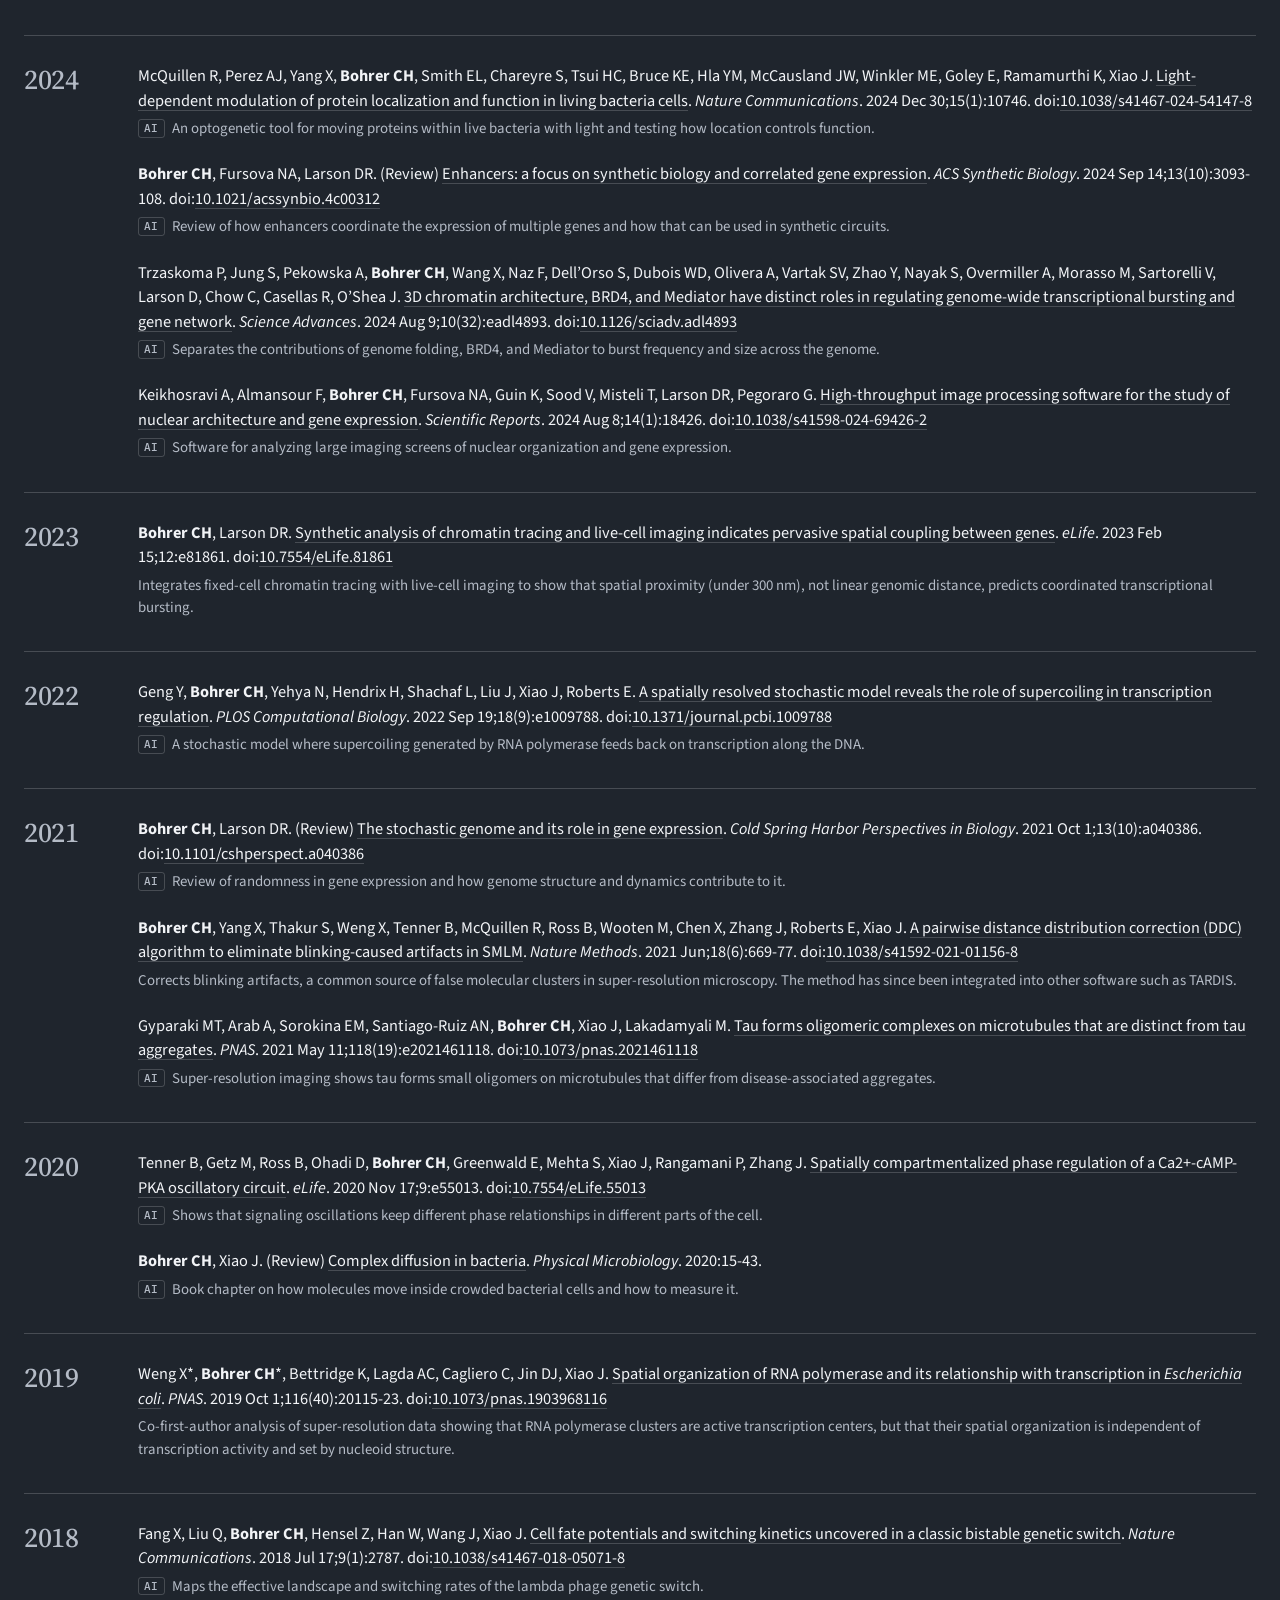
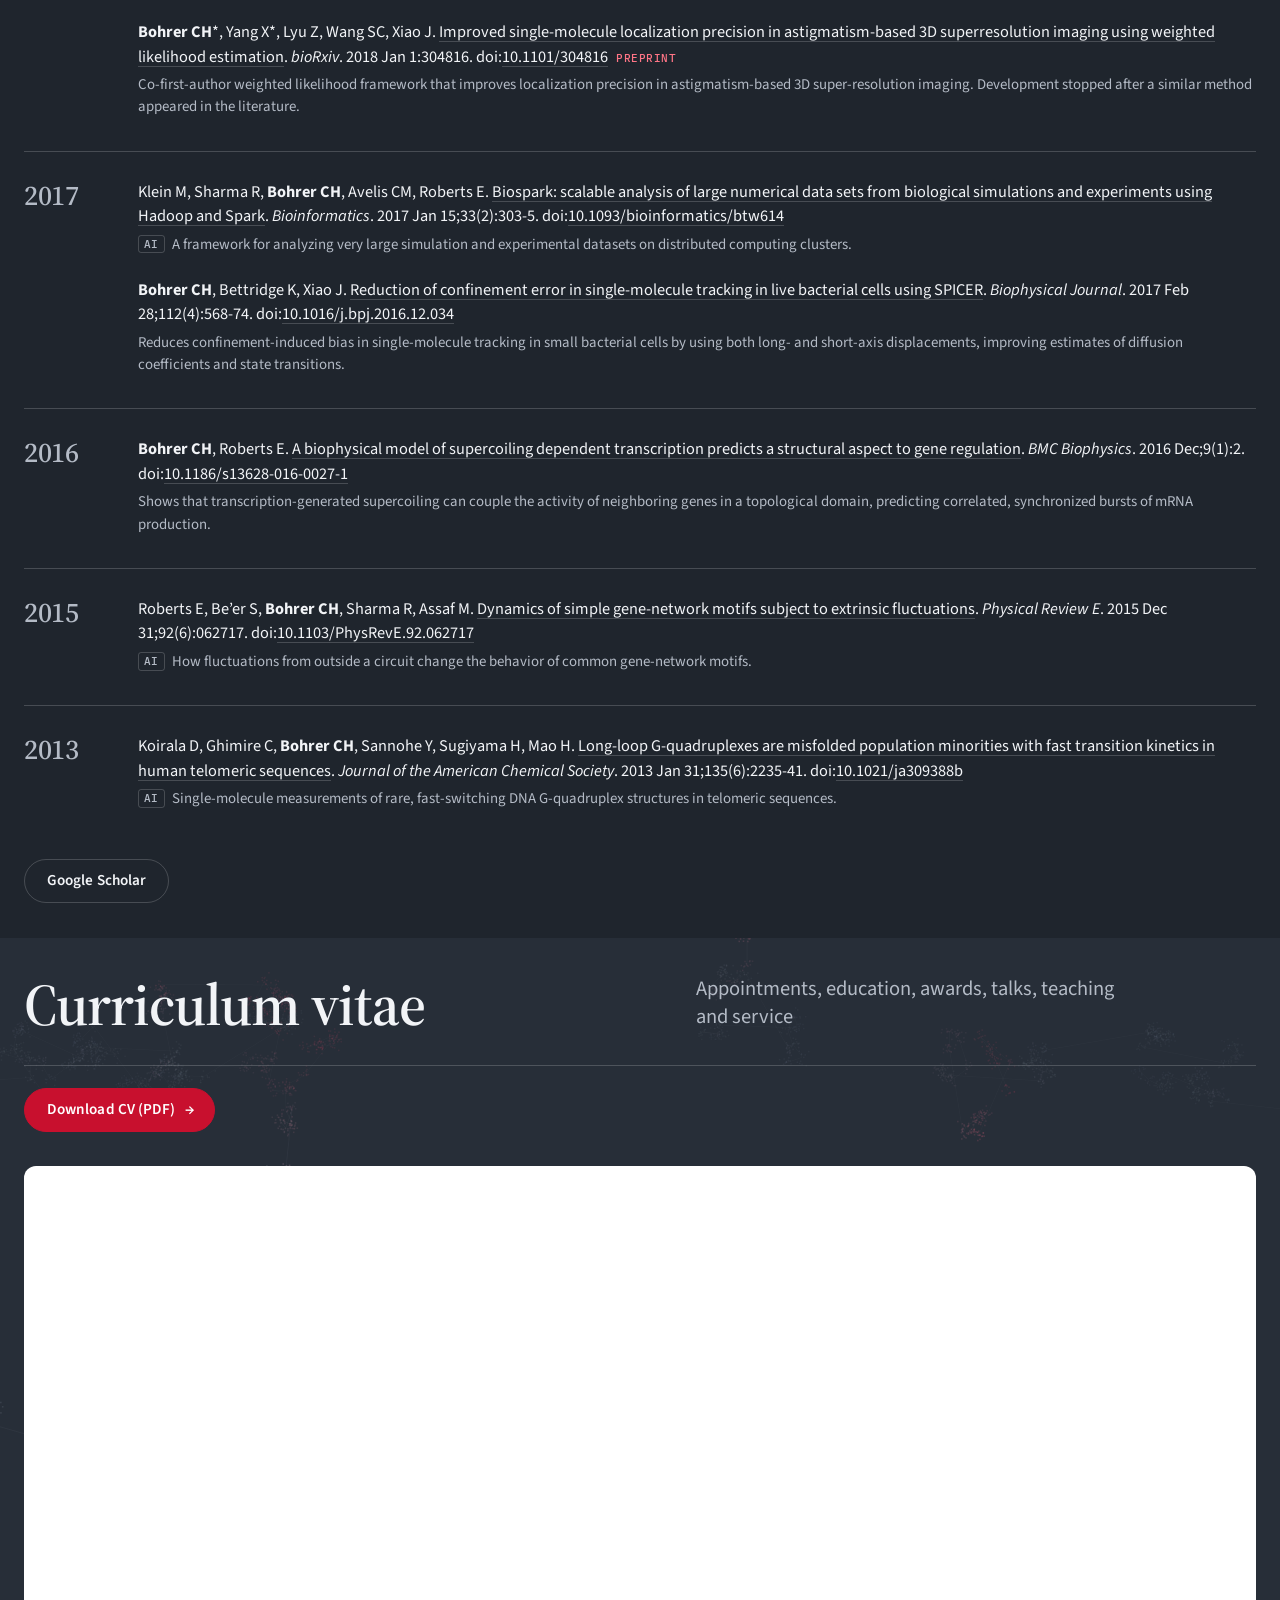
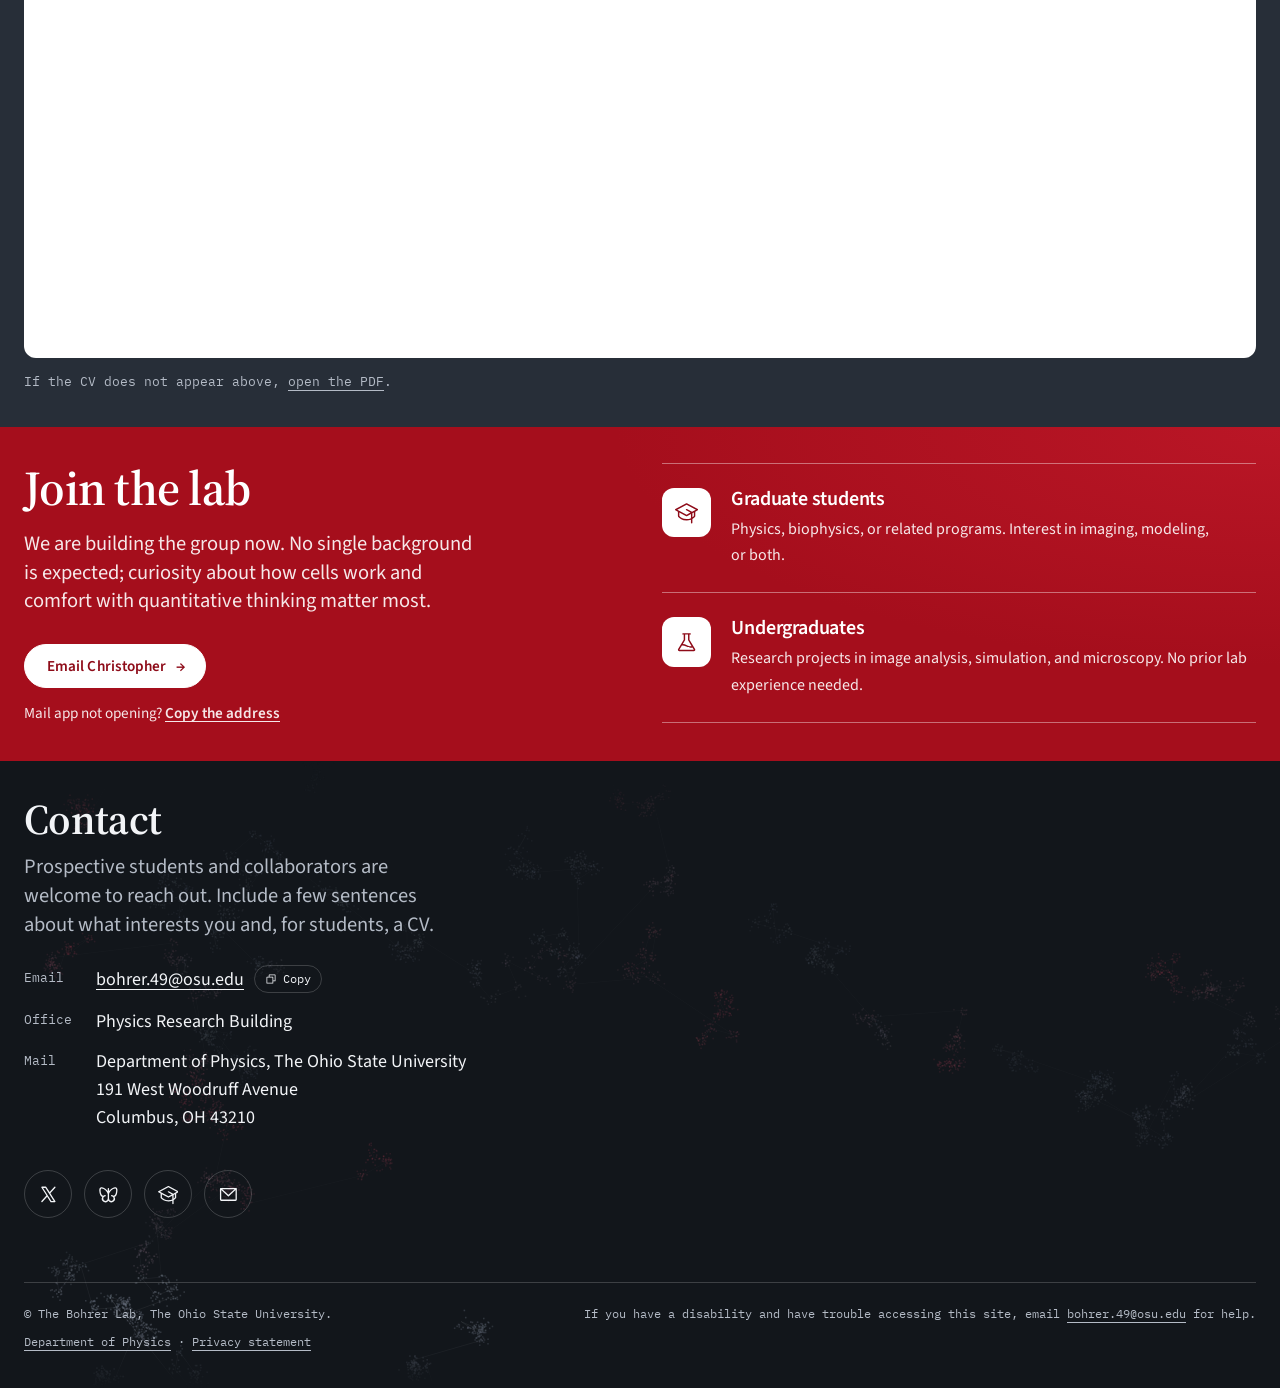
==== commit 2f1dff91: "Rename Projects to Fun Code, move it off the home-page scroll, hide Marchland The home page no longe" ====
--- a/index.html
+++ b/index.html
@@ -461,7 +461,6 @@
 }
 </style>
 <link rel="stylesheet" href="assets/components.css">
-<style>#projects{background:var(--b1)}#projects .pj-grid{max-width:84rem;margin:0 auto}#projects .pj-more{max-width:84rem;margin:28px auto 0}</style>
 </head>
 <body>
 <svg xmlns="http://www.w3.org/2000/svg" style="position:absolute;width:0;height:0;overflow:hidden" aria-hidden="true" focusable="false"><symbol id="i-arrow-down" viewBox="0 0 256 256"><path d="M205.66,149.66l-72,72a8,8,0,0,1-11.32,0l-72-72a8,8,0,0,1,11.32-11.32L120,196.69V40a8,8,0,0,1,16,0V196.69l58.34-58.35a8,8,0,0,1,11.32,11.32Z"/></symbol><symbol id="i-list" viewBox="0 0 256 256"><path d="M224,128a8,8,0,0,1-8,8H40a8,8,0,0,1,0-16H216A8,8,0,0,1,224,128ZM40,72H216a8,8,0,0,0,0-16H40a8,8,0,0,0,0,16ZM216,184H40a8,8,0,0,0,0,16H216a8,8,0,0,0,0-16Z"/></symbol><symbol id="i-x" viewBox="0 0 256 256"><path d="M205.66,194.34a8,8,0,0,1-11.32,11.32L128,139.31,61.66,205.66a8,8,0,0,1-11.32-11.32L116.69,128,50.34,61.66A8,8,0,0,1,61.66,50.34L128,116.69l66.34-66.35a8,8,0,0,1,11.32,11.32L139.31,128Z"/></symbol><symbol id="i-dna" viewBox="0 0 256 256"><path d="M200,204.5V232a8,8,0,0,1-16,0V204.5a63.67,63.67,0,0,0-35.38-57.25l-48.4-24.19A79.58,79.58,0,0,1,56,51.5V24a8,8,0,0,1,16,0V51.5a63.67,63.67,0,0,0,35.38,57.25l48.4,24.19A79.58,79.58,0,0,1,200,204.5ZM160,200H72.17a63.59,63.59,0,0,1,3.23-16h72.71a8,8,0,0,0,0-16H83.46a63.71,63.71,0,0,1,14.65-15.08A8,8,0,1,0,88.64,140,80.27,80.27,0,0,0,56,204.5V232a8,8,0,0,0,16,0V216h88a8,8,0,0,0,0-16ZM192,16a8,8,0,0,0-8,8V40H96a8,8,0,0,0,0,16h87.83a63.59,63.59,0,0,1-3.23,16H107.89a8,8,0,1,0,0,16h64.65a63.71,63.71,0,0,1-14.65,15.08,8,8,0,0,0,9.47,12.9A80.27,80.27,0,0,0,200,51.5V24A8,8,0,0,0,192,16Z"/></symbol><symbol id="i-wave-square" viewBox="0 0 256 256"><path d="M240,128v56a8,8,0,0,1-8,8H128a8,8,0,0,1-8-8V80H32v48a8,8,0,0,1-16,0V72a8,8,0,0,1,8-8H128a8,8,0,0,1,8,8V176h88V128a8,8,0,0,1,16,0Z"/></symbol><symbol id="i-arrows-in-line-horizontal" viewBox="0 0 256 256"><path d="M136,40V216a8,8,0,0,1-16,0V40a8,8,0,0,1,16,0ZM69.66,90.34a8,8,0,0,0-11.32,11.32L76.69,120H16a8,8,0,0,0,0,16H76.69L58.34,154.34a8,8,0,0,0,11.32,11.32l32-32a8,8,0,0,0,0-11.32ZM240,120H179.31l18.35-18.34a8,8,0,0,0-11.32-11.32l-32,32a8,8,0,0,0,0,11.32l32,32a8,8,0,0,0,11.32-11.32L179.31,136H240a8,8,0,0,0,0-16Z"/></symbol><symbol id="i-dice-five" viewBox="0 0 256 256"><path d="M192,32H64A32,32,0,0,0,32,64V192a32,32,0,0,0,32,32H192a32,32,0,0,0,32-32V64A32,32,0,0,0,192,32Zm16,160a16,16,0,0,1-16,16H64a16,16,0,0,1-16-16V64A16,16,0,0,1,64,48H192a16,16,0,0,1,16,16ZM104,92A12,12,0,1,1,92,80,12,12,0,0,1,104,92Zm72,0a12,12,0,1,1-12-12A12,12,0,0,1,176,92Zm-72,72a12,12,0,1,1-12-12A12,12,0,0,1,104,164Zm36-36a12,12,0,1,1-12-12A12,12,0,0,1,140,128Zm36,36a12,12,0,1,1-12-12A12,12,0,0,1,176,164Z"/></symbol><symbol id="i-microscope" viewBox="0 0 256 256"><path d="M224,208H203.94A88.05,88.05,0,0,0,144,64.37V32a16,16,0,0,0-16-16H80A16,16,0,0,0,64,32V136a16,16,0,0,0,16,16h48a16,16,0,0,0,16-16V80.46A72,72,0,0,1,181.25,208H32a8,8,0,0,0,0,16H224a8,8,0,0,0,0-16Zm-96-72H80V32h48V136ZM72,184a8,8,0,0,1,0-16h64a8,8,0,0,1,0,16Z"/></symbol><symbol id="i-spiral" viewBox="0 0 256 256"><path d="M248,144a8,8,0,0,1-16,0,96.11,96.11,0,0,0-96-96,88.1,88.1,0,0,0-88,88,80.09,80.09,0,0,0,80,80,72.08,72.08,0,0,0,72-72,64.07,64.07,0,0,0-64-64,56.06,56.06,0,0,0-56,56,48.05,48.05,0,0,0,48,48,40,40,0,0,0,40-40,32,32,0,0,0-32-32,24,24,0,0,0-24,24,16,16,0,0,0,16,16,8,8,0,0,0,8-8,8,8,0,0,1,0-16,16,16,0,0,1,16,16,24,24,0,0,1-24,24,32,32,0,0,1-32-32,40,40,0,0,1,40-40,48.05,48.05,0,0,1,48,48,56.06,56.06,0,0,1-56,56,64.07,64.07,0,0,1-64-64,72.08,72.08,0,0,1,72-72,80.09,80.09,0,0,1,80,80,88.1,88.1,0,0,1-88,88,96.11,96.11,0,0,1-96-96A104.11,104.11,0,0,1,136,32,112.12,112.12,0,0,1,248,144Z"/></symbol><symbol id="i-graduation-cap" viewBox="0 0 256 256"><path d="M251.76,88.94l-120-64a8,8,0,0,0-7.52,0l-120,64a8,8,0,0,0,0,14.12L32,117.87v48.42a15.91,15.91,0,0,0,4.06,10.65C49.16,191.53,78.51,216,128,216a130,130,0,0,0,48-8.76V240a8,8,0,0,0,16,0V199.51a115.63,115.63,0,0,0,27.94-22.57A15.91,15.91,0,0,0,224,166.29V117.87l27.76-14.81a8,8,0,0,0,0-14.12ZM128,200c-43.27,0-68.72-21.14-80-33.71V126.4l76.24,40.66a8,8,0,0,0,7.52,0L176,143.47v46.34C163.4,195.69,147.52,200,128,200Zm80-33.75a97.83,97.83,0,0,1-16,14.25V134.93l16-8.53ZM188,118.94l-.22-.13-56-29.87a8,8,0,0,0-7.52,14.12L171,128l-43,22.93L25,96,128,41.07,231,96Z"/></symbol><symbol id="i-flask" viewBox="0 0 256 256"><path d="M221.69,199.77,160,96.92V40h8a8,8,0,0,0,0-16H88a8,8,0,0,0,0,16h8V96.92L34.31,199.77A16,16,0,0,0,48,224H208a16,16,0,0,0,13.72-24.23ZM110.86,103.25A7.93,7.93,0,0,0,112,99.14V40h32V99.14a7.93,7.93,0,0,0,1.14,4.11L183.36,167c-12,2.37-29.07,1.37-51.75-10.11-15.91-8.05-31.05-12.32-45.22-12.81ZM48,208l28.54-47.58c14.25-1.74,30.31,1.85,47.82,10.72,19,9.61,35,12.88,48,12.88a69.89,69.89,0,0,0,19.55-2.7L208,208Z"/></symbol><symbol id="i-envelope-simple" viewBox="0 0 256 256"><path d="M224,48H32a8,8,0,0,0-8,8V192a16,16,0,0,0,16,16H216a16,16,0,0,0,16-16V56A8,8,0,0,0,224,48ZM203.43,64,128,133.15,52.57,64ZM216,192H40V74.19l82.59,75.71a8,8,0,0,0,10.82,0L216,74.19V192Z"/></symbol><symbol id="i-x-logo" viewBox="0 0 256 256"><path d="M214.75,211.71l-62.6-98.38,61.77-67.95a8,8,0,0,0-11.84-10.76L143.24,99.34,102.75,35.71A8,8,0,0,0,96,32H48a8,8,0,0,0-6.75,12.3l62.6,98.37-61.77,68a8,8,0,1,0,11.84,10.76l58.84-64.72,40.49,63.63A8,8,0,0,0,160,224h48a8,8,0,0,0,6.75-12.29ZM164.39,208,62.57,48h29L193.43,208Z"/></symbol><symbol id="i-github-logo" viewBox="0 0 256 256"><path d="M208.31,75.68A59.78,59.78,0,0,0,202.93,28,8,8,0,0,0,196,24a59.75,59.75,0,0,0-48,24H124A59.75,59.75,0,0,0,76,24a8,8,0,0,0-6.93,4,59.78,59.78,0,0,0-5.38,47.68A58.14,58.14,0,0,0,56,104v8a56.06,56.06,0,0,0,48.44,55.47A39.8,39.8,0,0,0,96,192v8H72a24,24,0,0,1-24-24A40,40,0,0,0,8,136a8,8,0,0,0,0,16,24,24,0,0,1,24,24,40,40,0,0,0,40,40H96v16a8,8,0,0,0,16,0V192a24,24,0,0,1,48,0v40a8,8,0,0,0,16,0V192a39.8,39.8,0,0,0-8.44-24.53A56.06,56.06,0,0,0,216,112v-8A58.14,58.14,0,0,0,208.31,75.68ZM200,112a40,40,0,0,1-40,40H112a40,40,0,0,1-40-40v-8a41.74,41.74,0,0,1,6.9-22.48A8,8,0,0,0,80,73.83a43.81,43.81,0,0,1,.79-33.58,43.88,43.88,0,0,1,32.32,20.06A8,8,0,0,0,119.82,64h32.35a8,8,0,0,0,6.74-3.69,43.87,43.87,0,0,1,32.32-20.06A43.81,43.81,0,0,1,192,73.83a8.09,8.09,0,0,0,1,7.65A41.72,41.72,0,0,1,200,104Z"/></symbol><symbol id="i-butterfly" viewBox="0 0 256 256"><path d="M232.7,50.48C229,45.7,221.84,40,209,40c-16.85,0-38.46,11.28-57.81,30.16A140.07,140.07,0,0,0,136,87.53V56a8,8,0,0,0-16,0V87.53a140.07,140.07,0,0,0-15.15-17.37C85.49,51.28,63.88,40,47,40,34.16,40,27,45.7,23.3,50.48c-6.82,8.77-12.18,24.08-.21,71.2,6.05,23.83,19.51,33,30.63,36.42A44,44,0,0,0,128,205.27a44,44,0,0,0,74.28-47.17c11.12-3.4,24.57-12.59,30.63-36.42C239.63,95.24,244.85,66.1,232.7,50.48ZM92,208A28.12,28.12,0,0,1,88.86,152a8,8,0,1,0-1.76-15.9A43.64,43.64,0,0,0,66.36,144c-8.43.09-22-3.57-27.76-26.26C35.72,106.39,27,71.86,35.94,60.3,37.37,58.46,40.09,56,47,56c27.27,0,73,44.88,73,71.67V180A28,28,0,0,1,92,208ZM217.4,117.74c-5.77,22.69-19.33,26.34-27.77,26.26a43.6,43.6,0,0,0-20.74-7.95,8,8,0,1,0-1.76,15.9A28.11,28.11,0,1,1,136,180V127.67C136,100.88,181.69,56,209,56c6.95,0,9.66,2.46,11.1,4.3C229.05,71.86,220.28,106.39,217.4,117.74Z"/></symbol><symbol id="i-plus" viewBox="0 0 256 256"><path d="M224,128a8,8,0,0,1-8,8H136v80a8,8,0,0,1-16,0V136H40a8,8,0,0,1,0-16h80V40a8,8,0,0,1,16,0v80h80A8,8,0,0,1,224,128Z"/></symbol><symbol id="i-minus" viewBox="0 0 256 256"><path d="M224,128a8,8,0,0,1-8,8H40a8,8,0,0,1,0-16H216A8,8,0,0,1,224,128Z"/></symbol><symbol id="i-printer" viewBox="0 0 256 256"><path d="M214.67,72H200V40a8,8,0,0,0-8-8H64a8,8,0,0,0-8,8V72H41.33C27.36,72,16,82.77,16,96v80a8,8,0,0,0,8,8H56v32a8,8,0,0,0,8,8H192a8,8,0,0,0,8-8V184h32a8,8,0,0,0,8-8V96C240,82.77,228.64,72,214.67,72ZM72,48H184V72H72ZM184,208H72V160H184Zm40-40H200V152a8,8,0,0,0-8-8H64a8,8,0,0,0-8,8v16H32V96c0-4.41,4.19-8,9.33-8H214.67c5.14,0,9.33,3.59,9.33,8Zm-24-52a12,12,0,1,1-12-12A12,12,0,0,1,200,116Z"/></symbol><symbol id="i-file-text" viewBox="0 0 256 256"><path d="M213.66,82.34l-56-56A8,8,0,0,0,152,24H56A16,16,0,0,0,40,40V216a16,16,0,0,0,16,16H200a16,16,0,0,0,16-16V88A8,8,0,0,0,213.66,82.34ZM160,51.31,188.69,80H160ZM200,216H56V40h88V88a8,8,0,0,0,8,8h48V216Zm-32-80a8,8,0,0,1-8,8H96a8,8,0,0,1,0-16h64A8,8,0,0,1,168,136Zm0,32a8,8,0,0,1-8,8H96a8,8,0,0,1,0-16h64A8,8,0,0,1,168,168Z"/></symbol><symbol id="i-copy" viewBox="0 0 256 256"><path d="M216,32H88a8,8,0,0,0-8,8V80H40a8,8,0,0,0-8,8V216a8,8,0,0,0,8,8H168a8,8,0,0,0,8-8V176h40a8,8,0,0,0,8-8V40A8,8,0,0,0,216,32ZM160,208H48V96H160Zm48-48H176V88a8,8,0,0,0-8-8H96V48H208Z"/></symbol></svg>
@@ -474,11 +473,11 @@
     <button id="menux" type="button" aria-label="Close menu"><svg class="ic" aria-hidden="true"><use href="#i-x"/></svg></button>
     <a href="#four" data-s="four">Research</a>
     <a href="#two" data-s="two">Investigator</a>
-    <a href="#projects" data-s="projects">Projects</a>
     <a href="#news" data-s="news">News</a>
     <a href="#publications" data-s="publications">Publications</a>
     <a href="#cv" data-s="cv">CV</a>
     <a href="#contact" data-s="contact">Contact</a>
+    <a href="projects.html">Fun Code</a>
     <a href="#join" class="pill">Join the lab</a>
   </nav>
 </header>
@@ -615,12 +614,6 @@
   </div>
 </section>
 
-<section id="projects" class="wrap" aria-labelledby="proj-h">
-  <div class="head rv"><h2 id="proj-h">Projects</h2><p class="major">Software we are building, and where each one stands</p></div>
-  <div id="projects-teaser" class="rv" aria-live="polite"></div>
-  <p class="pj-more"><a class="btn" href="projects.html">All projects</a></p>
-</section>
-
 <section id="news" class="wrap">
   <div class="head rv"><h2>News</h2><p class="major">Recent papers, talks and lab updates</p></div>
   <div class="news-grid">
@@ -706,7 +699,6 @@
 
 <script src="assets/common.js"></script>
 <script src="assets/learned.js"></script>
-<script src="assets/projects.js"></script>
 <script>
 /* =====================================================================
    PUBLICATIONS: EDIT HERE. One list feeds the Distance decides list (see SEL below), Publications and the CV.
@@ -981,7 +973,6 @@
 
 /* ---------- Something I learned: fed by learned.md (my own words; the box stays hidden while the file is empty) ---------- */
 Learned.mountFactBox(document.getElementById("rfact"),document.getElementById("rfact-t"),document.getElementById("rfact-b"));
-Projects.mountTeaser(document.getElementById("projects-teaser"),3);
 
 
 /* ---------- Methods papers ---------- */
@@ -1016,8 +1007,8 @@
 /* ---------- Nav highlight (IntersectionObserver, no scroll listener) ---------- */
 (function(){
   if(!("IntersectionObserver" in window))return;
-  const links=[...document.querySelectorAll("#menu a[data-s]")],ids=["two","four","projects","news","publications","cv","contact"];
-  const all=["banner","one","four","two","three","projects","news","publications","cv","join","contact"],seen=new Set();
+  const links=[...document.querySelectorAll("#menu a[data-s]")],ids=["two","four","news","publications","cv","contact"];
+  const all=["banner","one","four","two","three","news","publications","cv","join","contact"],seen=new Set();
   const set=id=>links.forEach(a=>a.dataset.s===id?a.setAttribute("aria-current","true"):a.removeAttribute("aria-current"));
   const io=new IntersectionObserver(es=>{
     es.forEach(e=>e.isIntersecting?seen.add(e.target.id):seen.delete(e.target.id));
--- a/assets/components.css
+++ b/assets/components.css
@@ -30,6 +30,7 @@
 
 /* ---------- hub: filters + cards ---------- */
 .pj-filters{display:flex;flex-wrap:wrap;gap:8px;margin:26px 0 34px}
+.pj-body{margin-top:34px}
 .pj-chip{font:600 .88rem/1 var(--sans);padding:10px 16px;border-radius:2em;border:1.5px solid var(--line);background:transparent;color:var(--ink);cursor:pointer;transition:background-color .15s,border-color .15s,color .15s}
 .pj-chip:hover{border-color:var(--ink)}
 .pj-chip[aria-pressed="true"]{background:var(--ink);color:var(--b1);border-color:var(--ink)}
@@ -51,7 +52,6 @@
 .pj-tags{display:flex;flex-wrap:wrap;gap:6px}
 .pj-tags span{font:400 .72rem/1 var(--mono);color:var(--mut);padding:5px 8px;border-radius:6px;background:rgba(127,127,127,.14)}
 .pj-empty{color:var(--mut);padding:24px 0}
-.pj-more{margin-top:28px}
 
 /* ---------- project page: hero extras ---------- */
 .pj-hero-meta{display:flex;flex-wrap:wrap;gap:10px 12px;align-items:center;margin-bottom:1.1rem}
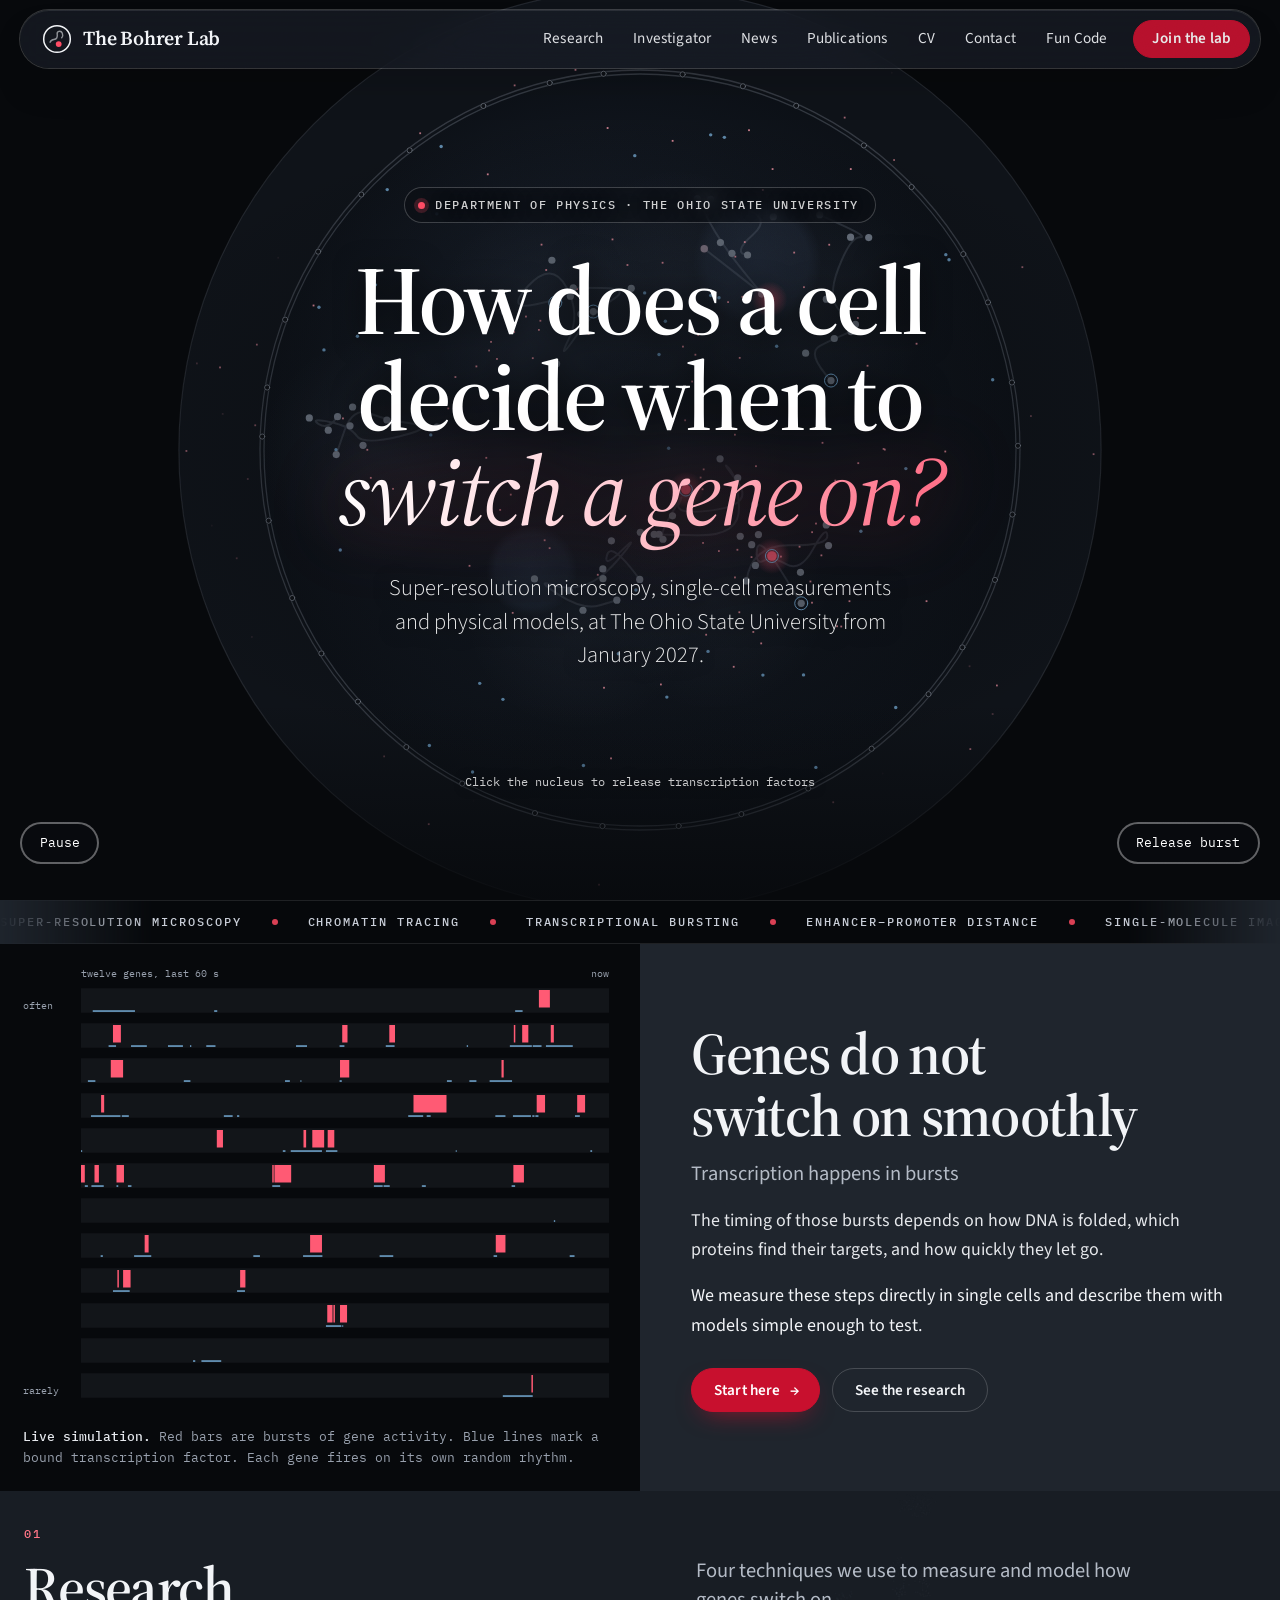
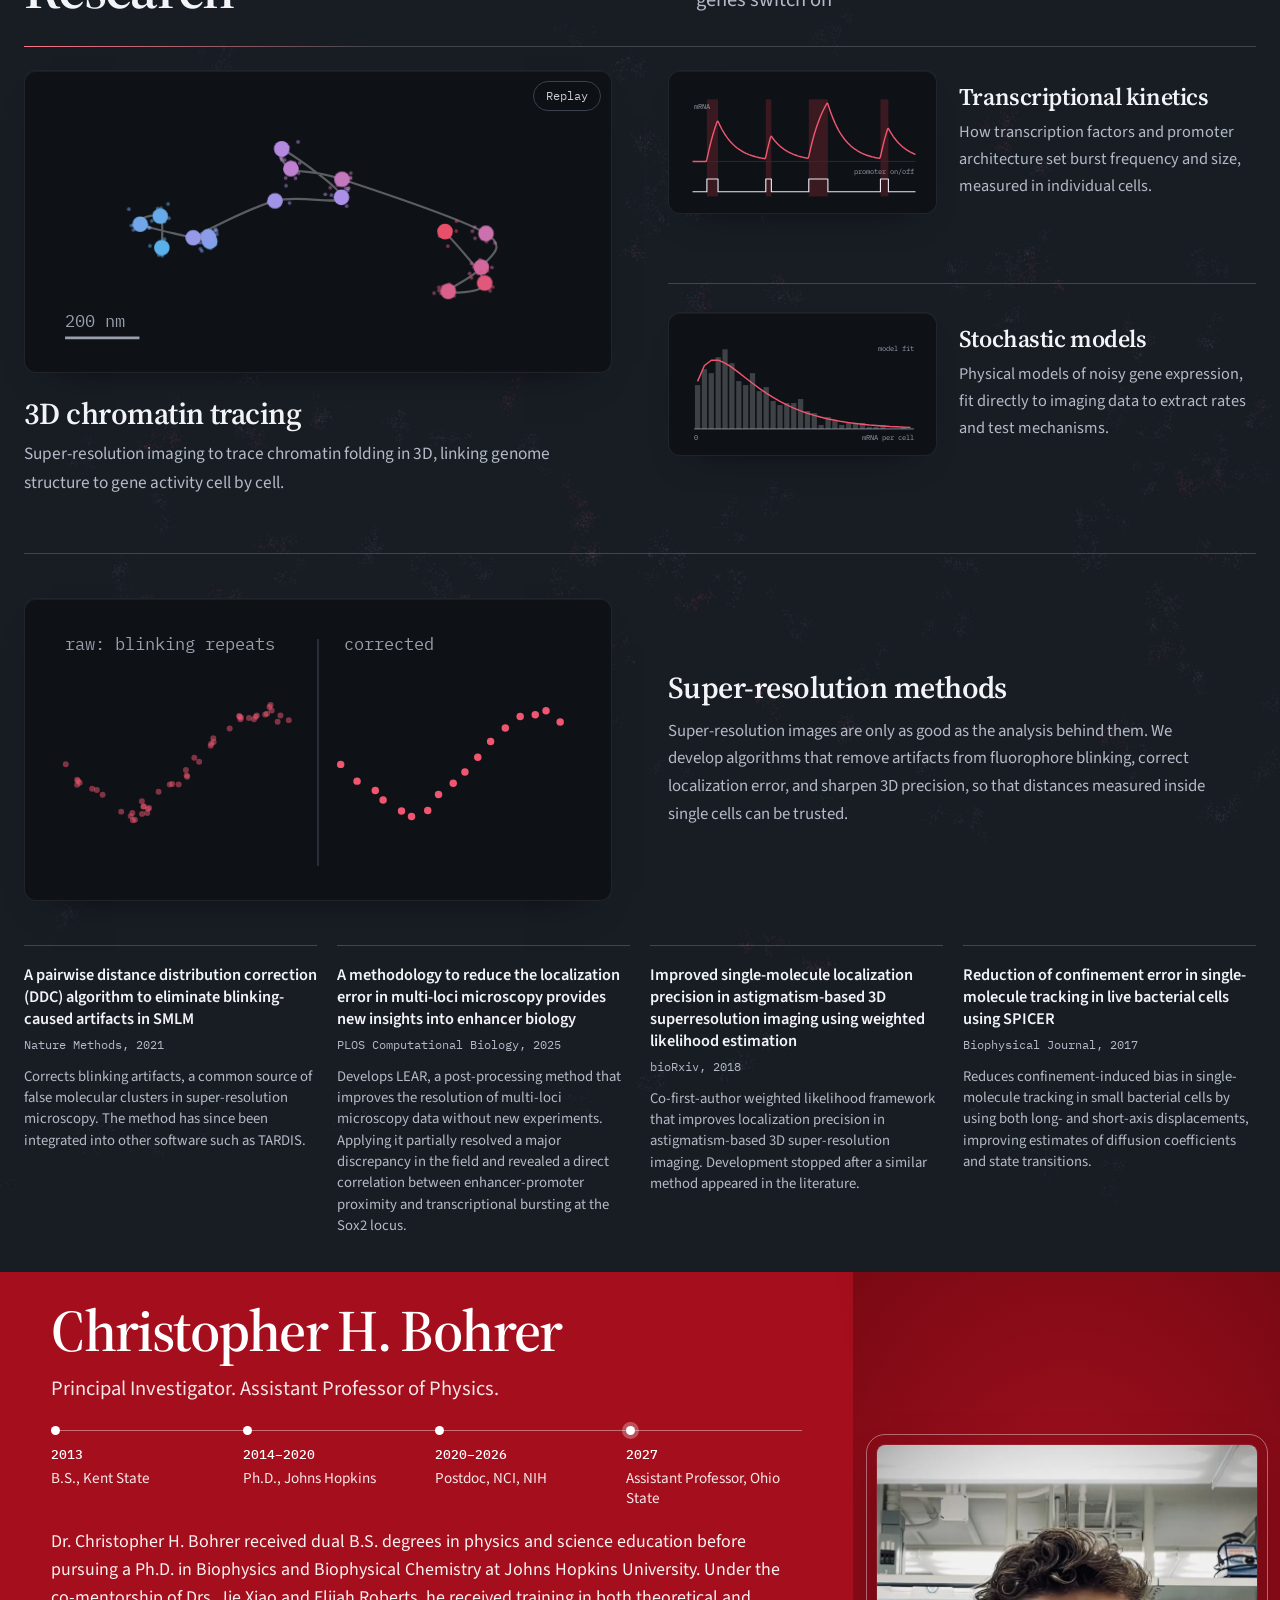
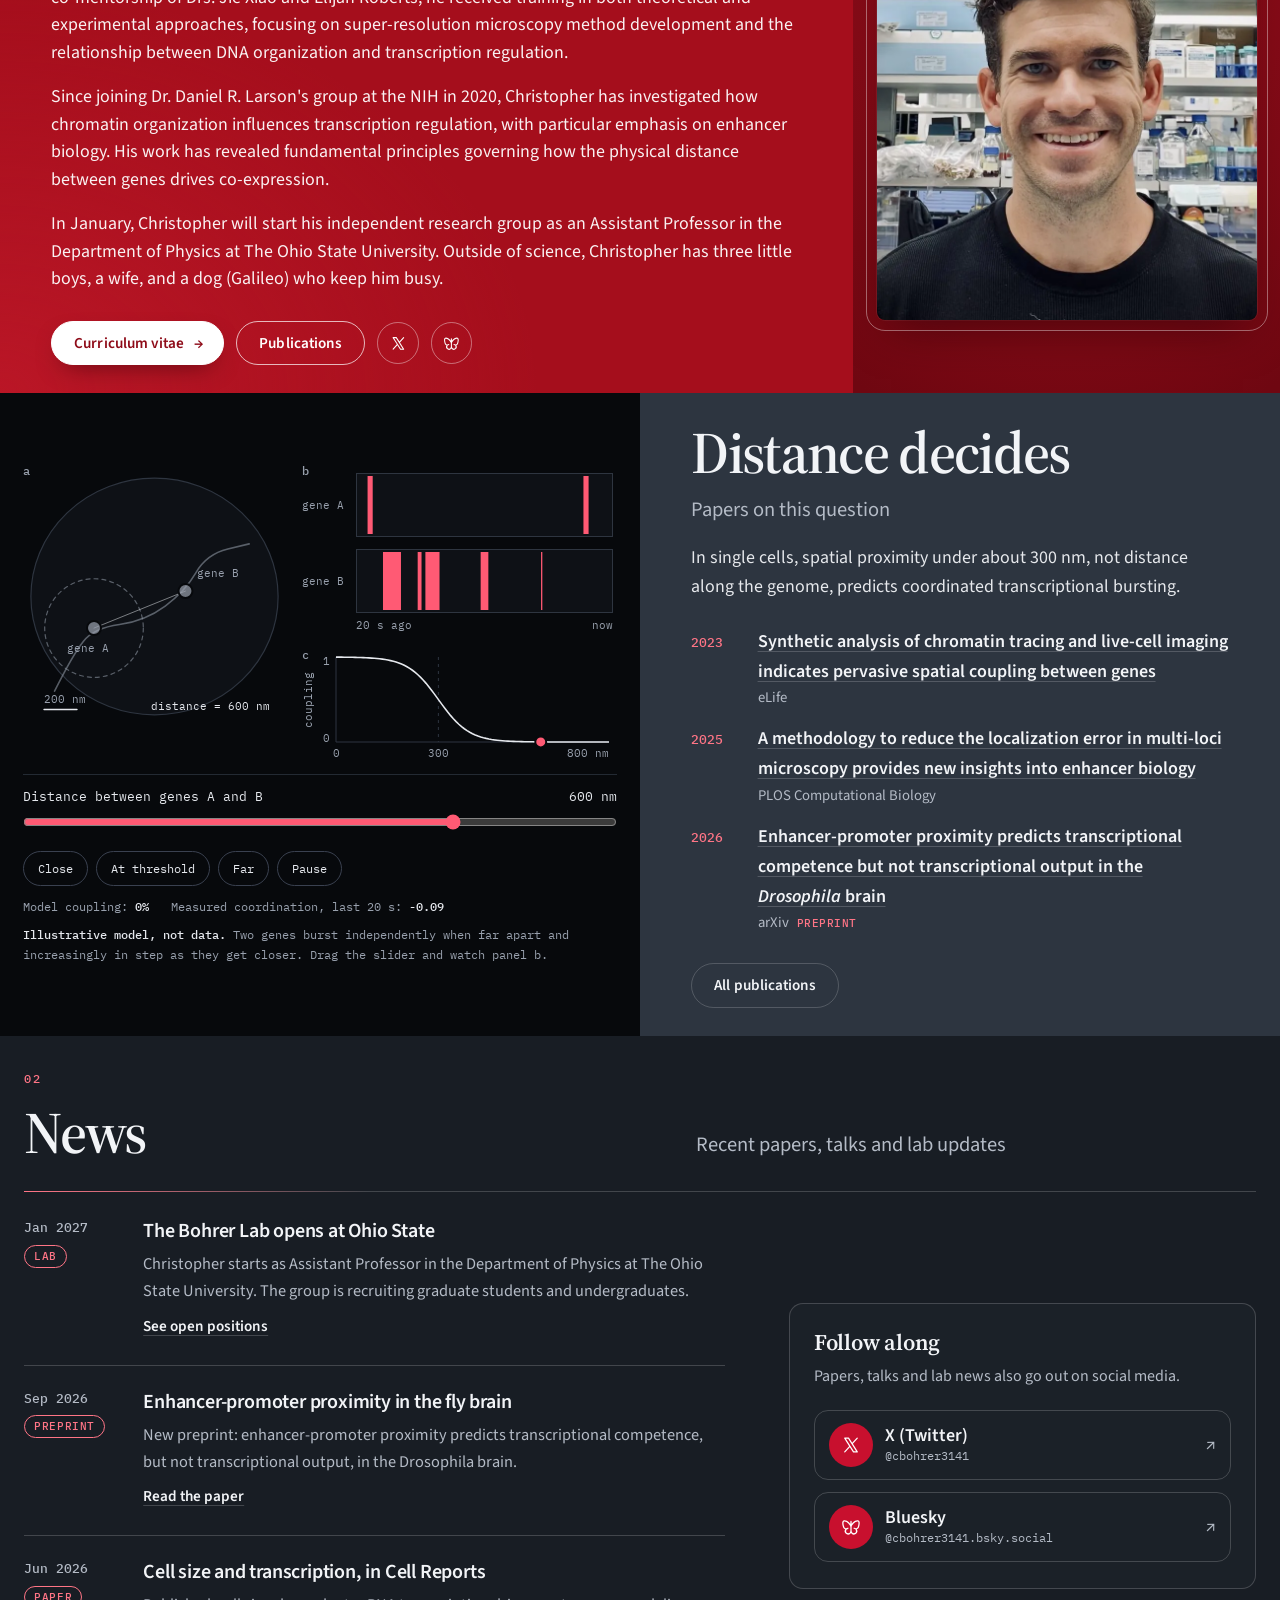
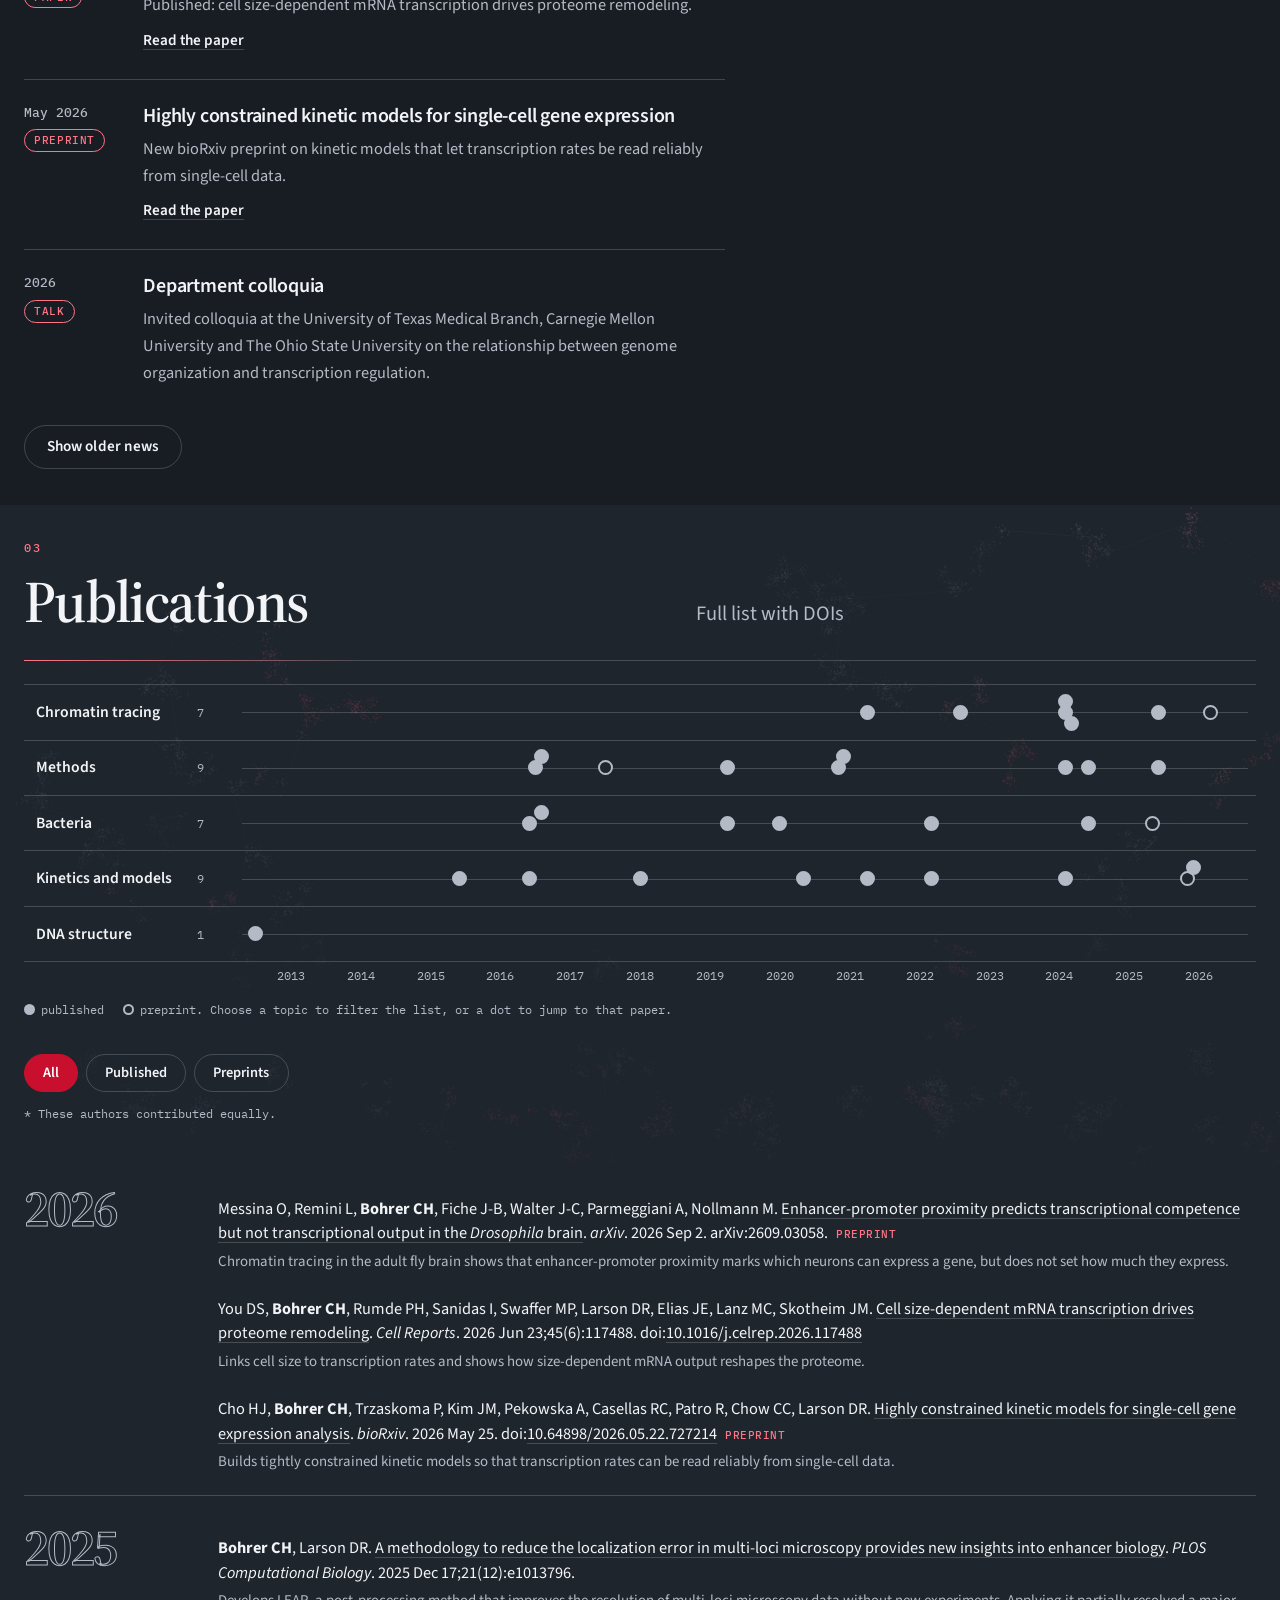
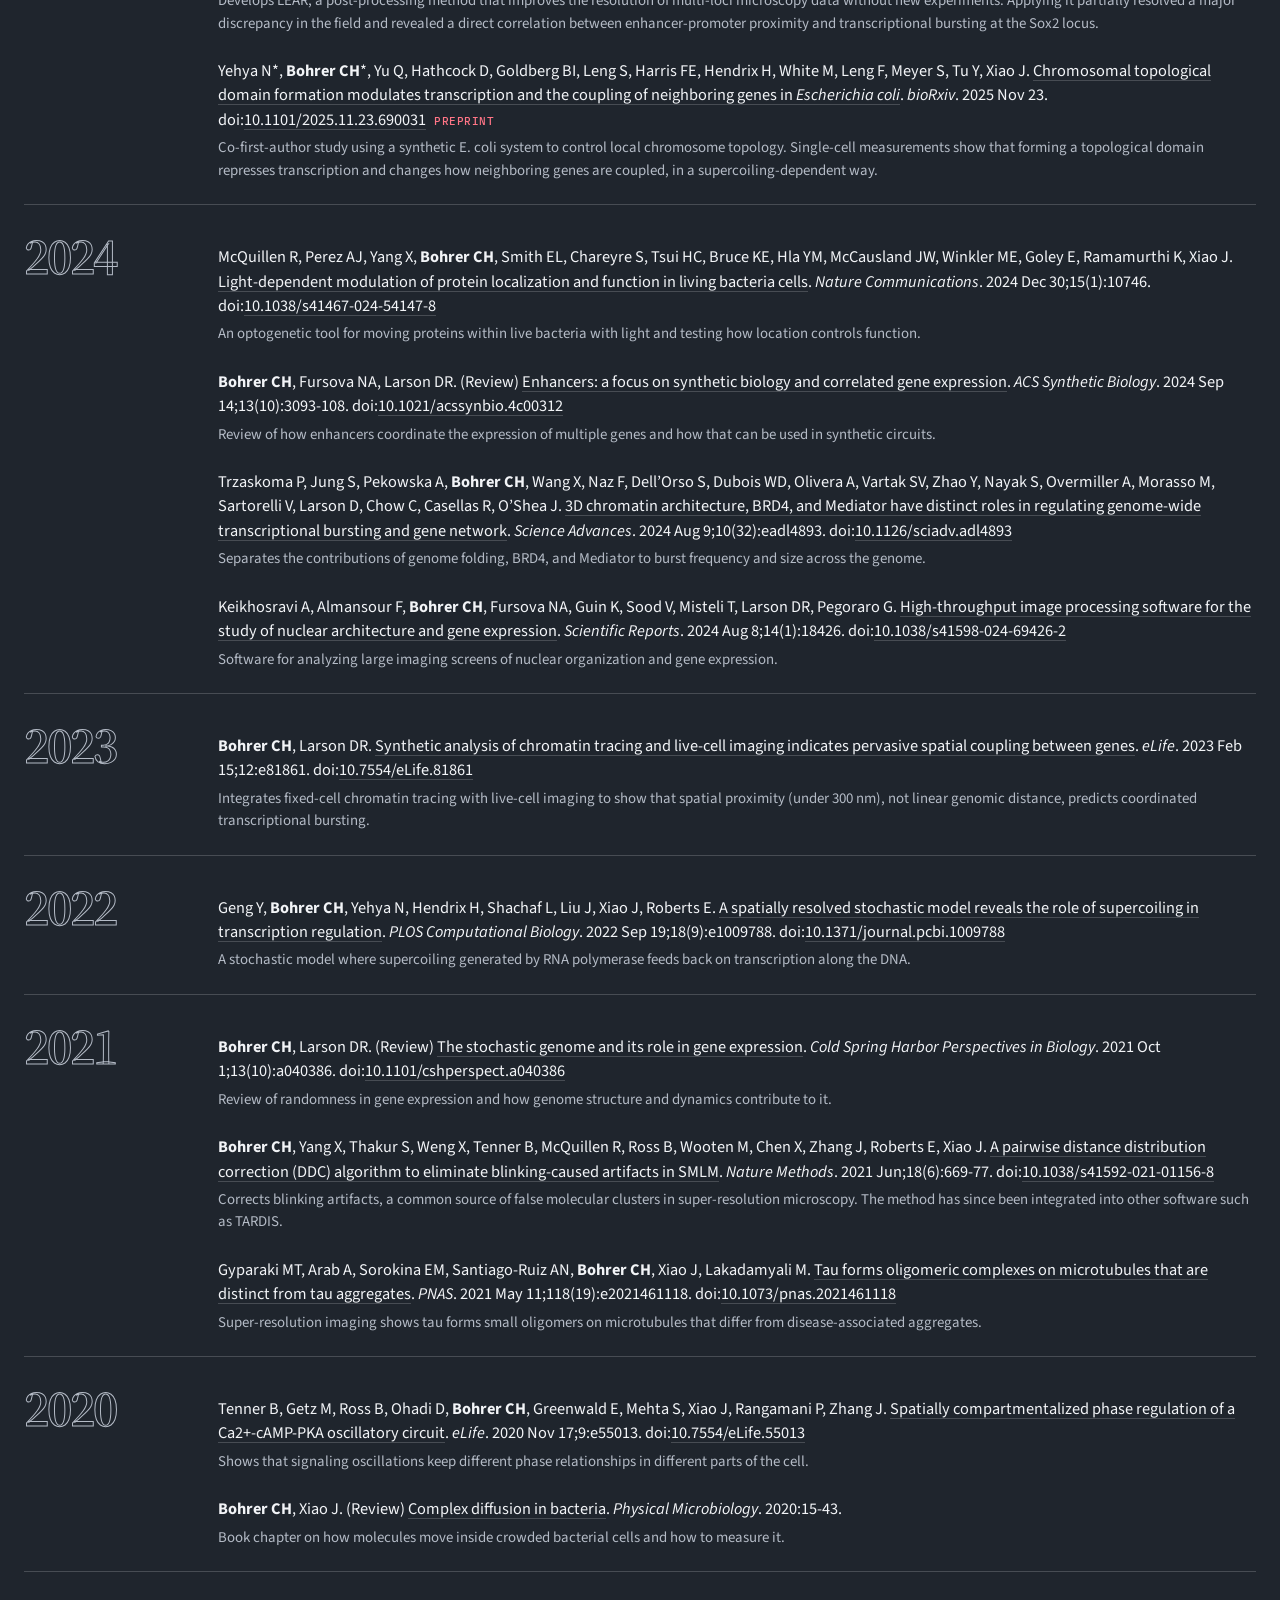
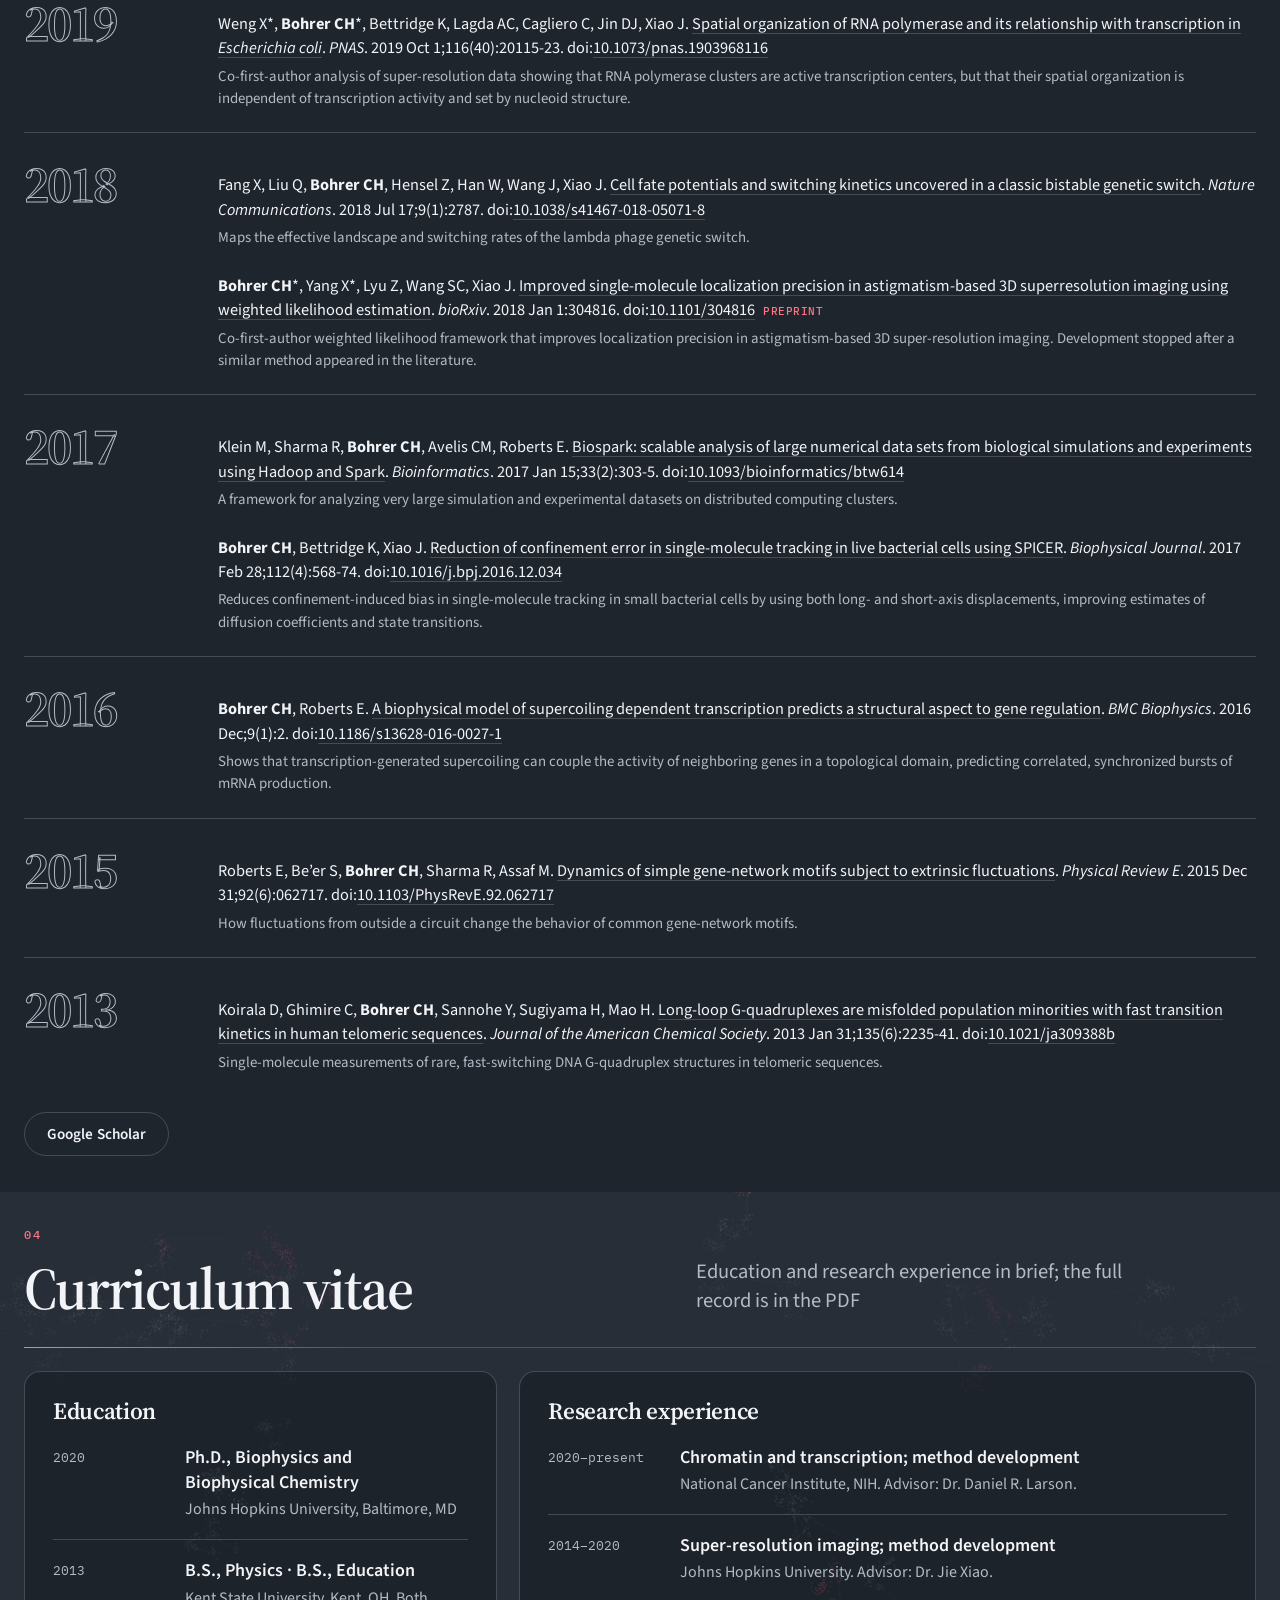
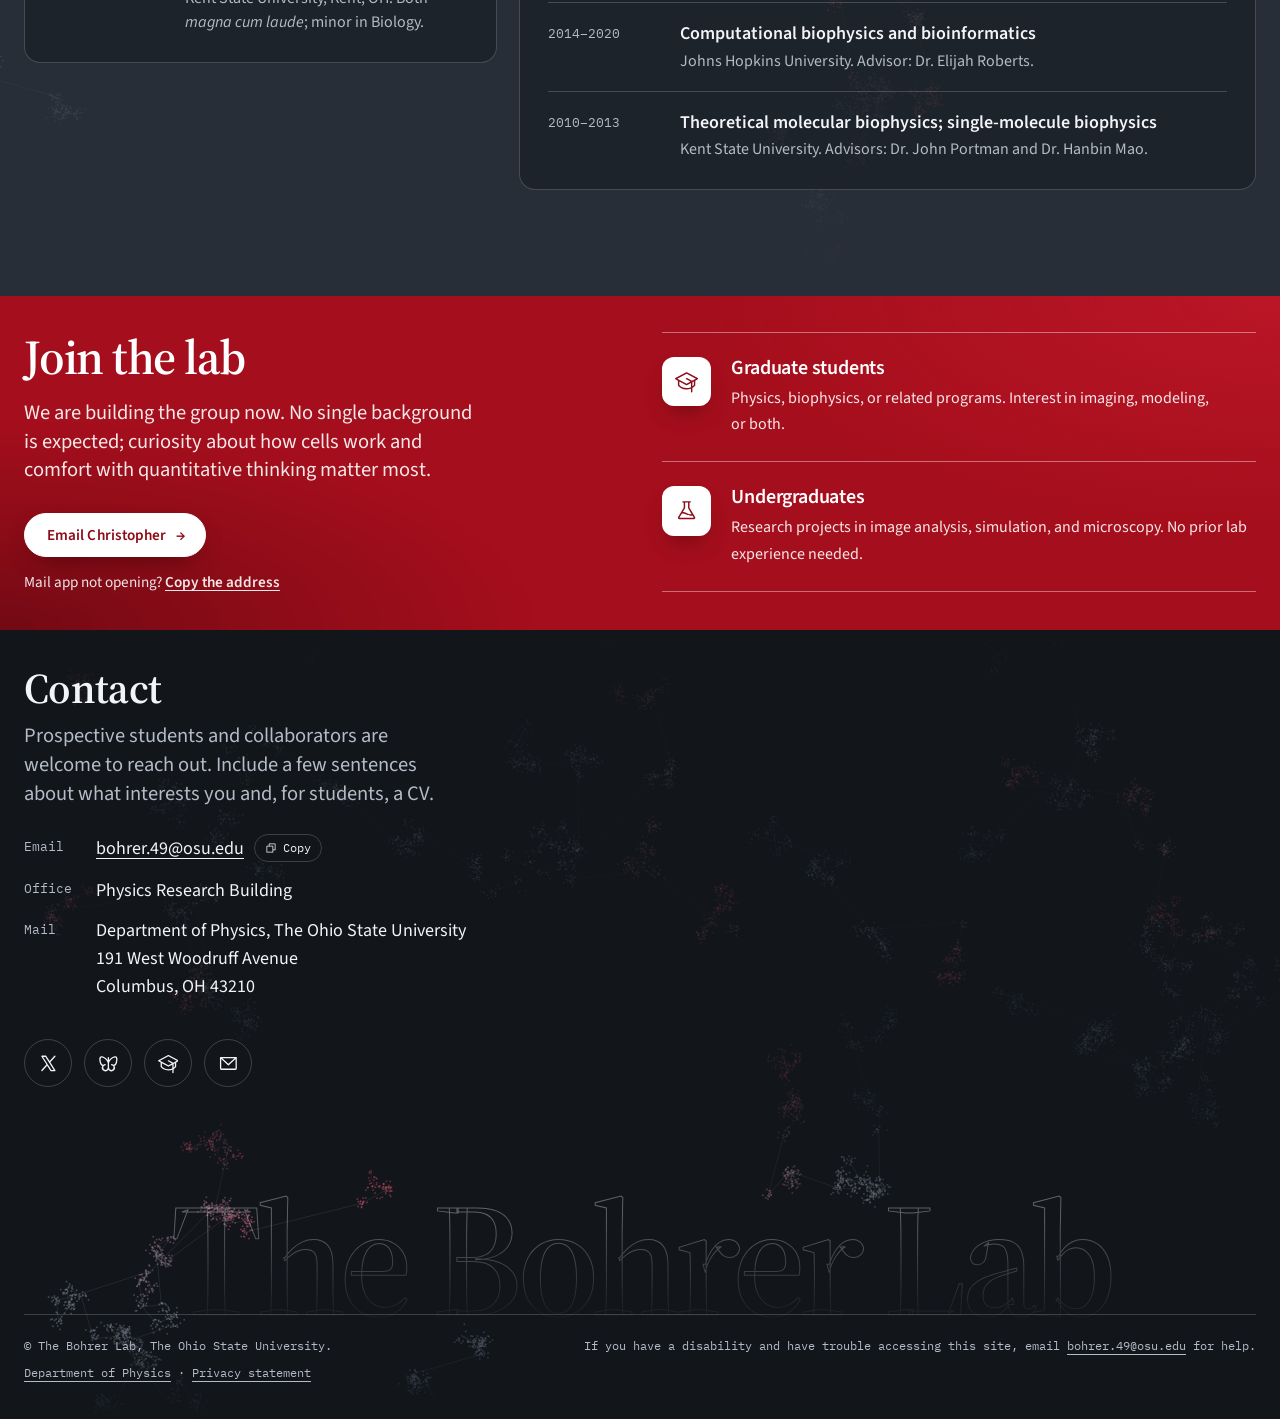
==== commit ceec1dd6: "Preview: visual upgrade of the home page (not yet live) Adds assets/vibe.css and vibe.js (grain, flo" ====
--- a/index.html
+++ b/index.html
@@ -461,6 +461,7 @@
 }
 </style>
 <link rel="stylesheet" href="assets/components.css">
+<link rel="stylesheet" href="assets/vibe.css">
 </head>
 <body>
 <svg xmlns="http://www.w3.org/2000/svg" style="position:absolute;width:0;height:0;overflow:hidden" aria-hidden="true" focusable="false"><symbol id="i-arrow-down" viewBox="0 0 256 256"><path d="M205.66,149.66l-72,72a8,8,0,0,1-11.32,0l-72-72a8,8,0,0,1,11.32-11.32L120,196.69V40a8,8,0,0,1,16,0V196.69l58.34-58.35a8,8,0,0,1,11.32,11.32Z"/></symbol><symbol id="i-list" viewBox="0 0 256 256"><path d="M224,128a8,8,0,0,1-8,8H40a8,8,0,0,1,0-16H216A8,8,0,0,1,224,128ZM40,72H216a8,8,0,0,0,0-16H40a8,8,0,0,0,0,16ZM216,184H40a8,8,0,0,0,0,16H216a8,8,0,0,0,0-16Z"/></symbol><symbol id="i-x" viewBox="0 0 256 256"><path d="M205.66,194.34a8,8,0,0,1-11.32,11.32L128,139.31,61.66,205.66a8,8,0,0,1-11.32-11.32L116.69,128,50.34,61.66A8,8,0,0,1,61.66,50.34L128,116.69l66.34-66.35a8,8,0,0,1,11.32,11.32L139.31,128Z"/></symbol><symbol id="i-dna" viewBox="0 0 256 256"><path d="M200,204.5V232a8,8,0,0,1-16,0V204.5a63.67,63.67,0,0,0-35.38-57.25l-48.4-24.19A79.58,79.58,0,0,1,56,51.5V24a8,8,0,0,1,16,0V51.5a63.67,63.67,0,0,0,35.38,57.25l48.4,24.19A79.58,79.58,0,0,1,200,204.5ZM160,200H72.17a63.59,63.59,0,0,1,3.23-16h72.71a8,8,0,0,0,0-16H83.46a63.71,63.71,0,0,1,14.65-15.08A8,8,0,1,0,88.64,140,80.27,80.27,0,0,0,56,204.5V232a8,8,0,0,0,16,0V216h88a8,8,0,0,0,0-16ZM192,16a8,8,0,0,0-8,8V40H96a8,8,0,0,0,0,16h87.83a63.59,63.59,0,0,1-3.23,16H107.89a8,8,0,1,0,0,16h64.65a63.71,63.71,0,0,1-14.65,15.08,8,8,0,0,0,9.47,12.9A80.27,80.27,0,0,0,200,51.5V24A8,8,0,0,0,192,16Z"/></symbol><symbol id="i-wave-square" viewBox="0 0 256 256"><path d="M240,128v56a8,8,0,0,1-8,8H128a8,8,0,0,1-8-8V80H32v48a8,8,0,0,1-16,0V72a8,8,0,0,1,8-8H128a8,8,0,0,1,8,8V176h88V128a8,8,0,0,1,16,0Z"/></symbol><symbol id="i-arrows-in-line-horizontal" viewBox="0 0 256 256"><path d="M136,40V216a8,8,0,0,1-16,0V40a8,8,0,0,1,16,0ZM69.66,90.34a8,8,0,0,0-11.32,11.32L76.69,120H16a8,8,0,0,0,0,16H76.69L58.34,154.34a8,8,0,0,0,11.32,11.32l32-32a8,8,0,0,0,0-11.32ZM240,120H179.31l18.35-18.34a8,8,0,0,0-11.32-11.32l-32,32a8,8,0,0,0,0,11.32l32,32a8,8,0,0,0,11.32-11.32L179.31,136H240a8,8,0,0,0,0-16Z"/></symbol><symbol id="i-dice-five" viewBox="0 0 256 256"><path d="M192,32H64A32,32,0,0,0,32,64V192a32,32,0,0,0,32,32H192a32,32,0,0,0,32-32V64A32,32,0,0,0,192,32Zm16,160a16,16,0,0,1-16,16H64a16,16,0,0,1-16-16V64A16,16,0,0,1,64,48H192a16,16,0,0,1,16,16ZM104,92A12,12,0,1,1,92,80,12,12,0,0,1,104,92Zm72,0a12,12,0,1,1-12-12A12,12,0,0,1,176,92Zm-72,72a12,12,0,1,1-12-12A12,12,0,0,1,104,164Zm36-36a12,12,0,1,1-12-12A12,12,0,0,1,140,128Zm36,36a12,12,0,1,1-12-12A12,12,0,0,1,176,164Z"/></symbol><symbol id="i-microscope" viewBox="0 0 256 256"><path d="M224,208H203.94A88.05,88.05,0,0,0,144,64.37V32a16,16,0,0,0-16-16H80A16,16,0,0,0,64,32V136a16,16,0,0,0,16,16h48a16,16,0,0,0,16-16V80.46A72,72,0,0,1,181.25,208H32a8,8,0,0,0,0,16H224a8,8,0,0,0,0-16Zm-96-72H80V32h48V136ZM72,184a8,8,0,0,1,0-16h64a8,8,0,0,1,0,16Z"/></symbol><symbol id="i-spiral" viewBox="0 0 256 256"><path d="M248,144a8,8,0,0,1-16,0,96.11,96.11,0,0,0-96-96,88.1,88.1,0,0,0-88,88,80.09,80.09,0,0,0,80,80,72.08,72.08,0,0,0,72-72,64.07,64.07,0,0,0-64-64,56.06,56.06,0,0,0-56,56,48.05,48.05,0,0,0,48,48,40,40,0,0,0,40-40,32,32,0,0,0-32-32,24,24,0,0,0-24,24,16,16,0,0,0,16,16,8,8,0,0,0,8-8,8,8,0,0,1,0-16,16,16,0,0,1,16,16,24,24,0,0,1-24,24,32,32,0,0,1-32-32,40,40,0,0,1,40-40,48.05,48.05,0,0,1,48,48,56.06,56.06,0,0,1-56,56,64.07,64.07,0,0,1-64-64,72.08,72.08,0,0,1,72-72,80.09,80.09,0,0,1,80,80,88.1,88.1,0,0,1-88,88,96.11,96.11,0,0,1-96-96A104.11,104.11,0,0,1,136,32,112.12,112.12,0,0,1,248,144Z"/></symbol><symbol id="i-graduation-cap" viewBox="0 0 256 256"><path d="M251.76,88.94l-120-64a8,8,0,0,0-7.52,0l-120,64a8,8,0,0,0,0,14.12L32,117.87v48.42a15.91,15.91,0,0,0,4.06,10.65C49.16,191.53,78.51,216,128,216a130,130,0,0,0,48-8.76V240a8,8,0,0,0,16,0V199.51a115.63,115.63,0,0,0,27.94-22.57A15.91,15.91,0,0,0,224,166.29V117.87l27.76-14.81a8,8,0,0,0,0-14.12ZM128,200c-43.27,0-68.72-21.14-80-33.71V126.4l76.24,40.66a8,8,0,0,0,7.52,0L176,143.47v46.34C163.4,195.69,147.52,200,128,200Zm80-33.75a97.83,97.83,0,0,1-16,14.25V134.93l16-8.53ZM188,118.94l-.22-.13-56-29.87a8,8,0,0,0-7.52,14.12L171,128l-43,22.93L25,96,128,41.07,231,96Z"/></symbol><symbol id="i-flask" viewBox="0 0 256 256"><path d="M221.69,199.77,160,96.92V40h8a8,8,0,0,0,0-16H88a8,8,0,0,0,0,16h8V96.92L34.31,199.77A16,16,0,0,0,48,224H208a16,16,0,0,0,13.72-24.23ZM110.86,103.25A7.93,7.93,0,0,0,112,99.14V40h32V99.14a7.93,7.93,0,0,0,1.14,4.11L183.36,167c-12,2.37-29.07,1.37-51.75-10.11-15.91-8.05-31.05-12.32-45.22-12.81ZM48,208l28.54-47.58c14.25-1.74,30.31,1.85,47.82,10.72,19,9.61,35,12.88,48,12.88a69.89,69.89,0,0,0,19.55-2.7L208,208Z"/></symbol><symbol id="i-envelope-simple" viewBox="0 0 256 256"><path d="M224,48H32a8,8,0,0,0-8,8V192a16,16,0,0,0,16,16H216a16,16,0,0,0,16-16V56A8,8,0,0,0,224,48ZM203.43,64,128,133.15,52.57,64ZM216,192H40V74.19l82.59,75.71a8,8,0,0,0,10.82,0L216,74.19V192Z"/></symbol><symbol id="i-x-logo" viewBox="0 0 256 256"><path d="M214.75,211.71l-62.6-98.38,61.77-67.95a8,8,0,0,0-11.84-10.76L143.24,99.34,102.75,35.71A8,8,0,0,0,96,32H48a8,8,0,0,0-6.75,12.3l62.6,98.37-61.77,68a8,8,0,1,0,11.84,10.76l58.84-64.72,40.49,63.63A8,8,0,0,0,160,224h48a8,8,0,0,0,6.75-12.29ZM164.39,208,62.57,48h29L193.43,208Z"/></symbol><symbol id="i-github-logo" viewBox="0 0 256 256"><path d="M208.31,75.68A59.78,59.78,0,0,0,202.93,28,8,8,0,0,0,196,24a59.75,59.75,0,0,0-48,24H124A59.75,59.75,0,0,0,76,24a8,8,0,0,0-6.93,4,59.78,59.78,0,0,0-5.38,47.68A58.14,58.14,0,0,0,56,104v8a56.06,56.06,0,0,0,48.44,55.47A39.8,39.8,0,0,0,96,192v8H72a24,24,0,0,1-24-24A40,40,0,0,0,8,136a8,8,0,0,0,0,16,24,24,0,0,1,24,24,40,40,0,0,0,40,40H96v16a8,8,0,0,0,16,0V192a24,24,0,0,1,48,0v40a8,8,0,0,0,16,0V192a39.8,39.8,0,0,0-8.44-24.53A56.06,56.06,0,0,0,216,112v-8A58.14,58.14,0,0,0,208.31,75.68ZM200,112a40,40,0,0,1-40,40H112a40,40,0,0,1-40-40v-8a41.74,41.74,0,0,1,6.9-22.48A8,8,0,0,0,80,73.83a43.81,43.81,0,0,1,.79-33.58,43.88,43.88,0,0,1,32.32,20.06A8,8,0,0,0,119.82,64h32.35a8,8,0,0,0,6.74-3.69,43.87,43.87,0,0,1,32.32-20.06A43.81,43.81,0,0,1,192,73.83a8.09,8.09,0,0,0,1,7.65A41.72,41.72,0,0,1,200,104Z"/></symbol><symbol id="i-butterfly" viewBox="0 0 256 256"><path d="M232.7,50.48C229,45.7,221.84,40,209,40c-16.85,0-38.46,11.28-57.81,30.16A140.07,140.07,0,0,0,136,87.53V56a8,8,0,0,0-16,0V87.53a140.07,140.07,0,0,0-15.15-17.37C85.49,51.28,63.88,40,47,40,34.16,40,27,45.7,23.3,50.48c-6.82,8.77-12.18,24.08-.21,71.2,6.05,23.83,19.51,33,30.63,36.42A44,44,0,0,0,128,205.27a44,44,0,0,0,74.28-47.17c11.12-3.4,24.57-12.59,30.63-36.42C239.63,95.24,244.85,66.1,232.7,50.48ZM92,208A28.12,28.12,0,0,1,88.86,152a8,8,0,1,0-1.76-15.9A43.64,43.64,0,0,0,66.36,144c-8.43.09-22-3.57-27.76-26.26C35.72,106.39,27,71.86,35.94,60.3,37.37,58.46,40.09,56,47,56c27.27,0,73,44.88,73,71.67V180A28,28,0,0,1,92,208ZM217.4,117.74c-5.77,22.69-19.33,26.34-27.77,26.26a43.6,43.6,0,0,0-20.74-7.95,8,8,0,1,0-1.76,15.9A28.11,28.11,0,1,1,136,180V127.67C136,100.88,181.69,56,209,56c6.95,0,9.66,2.46,11.1,4.3C229.05,71.86,220.28,106.39,217.4,117.74Z"/></symbol><symbol id="i-plus" viewBox="0 0 256 256"><path d="M224,128a8,8,0,0,1-8,8H136v80a8,8,0,0,1-16,0V136H40a8,8,0,0,1,0-16h80V40a8,8,0,0,1,16,0v80h80A8,8,0,0,1,224,128Z"/></symbol><symbol id="i-minus" viewBox="0 0 256 256"><path d="M224,128a8,8,0,0,1-8,8H40a8,8,0,0,1,0-16H216A8,8,0,0,1,224,128Z"/></symbol><symbol id="i-printer" viewBox="0 0 256 256"><path d="M214.67,72H200V40a8,8,0,0,0-8-8H64a8,8,0,0,0-8,8V72H41.33C27.36,72,16,82.77,16,96v80a8,8,0,0,0,8,8H56v32a8,8,0,0,0,8,8H192a8,8,0,0,0,8-8V184h32a8,8,0,0,0,8-8V96C240,82.77,228.64,72,214.67,72ZM72,48H184V72H72ZM184,208H72V160H184Zm40-40H200V152a8,8,0,0,0-8-8H64a8,8,0,0,0-8,8v16H32V96c0-4.41,4.19-8,9.33-8H214.67c5.14,0,9.33,3.59,9.33,8Zm-24-52a12,12,0,1,1-12-12A12,12,0,0,1,200,116Z"/></symbol><symbol id="i-file-text" viewBox="0 0 256 256"><path d="M213.66,82.34l-56-56A8,8,0,0,0,152,24H56A16,16,0,0,0,40,40V216a16,16,0,0,0,16,16H200a16,16,0,0,0,16-16V88A8,8,0,0,0,213.66,82.34ZM160,51.31,188.69,80H160ZM200,216H56V40h88V88a8,8,0,0,0,8,8h48V216Zm-32-80a8,8,0,0,1-8,8H96a8,8,0,0,1,0-16h64A8,8,0,0,1,168,136Zm0,32a8,8,0,0,1-8,8H96a8,8,0,0,1,0-16h64A8,8,0,0,1,168,168Z"/></symbol><symbol id="i-copy" viewBox="0 0 256 256"><path d="M216,32H88a8,8,0,0,0-8,8V80H40a8,8,0,0,0-8,8V216a8,8,0,0,0,8,8H168a8,8,0,0,0,8-8V176h40a8,8,0,0,0,8-8V40A8,8,0,0,0,216,32ZM160,208H48V96H160Zm48-48H176V88a8,8,0,0,0-8-8H96V48H208Z"/></symbol></svg>
@@ -495,6 +496,8 @@
   <button type="button" class="b-pause" id="nuc-pause">Pause</button>
   <button type="button" class="b-pause b-burst" id="nuc-burst">Release burst</button>
 </section>
+
+<div class="ticker" aria-hidden="true"><ul><li>Super-resolution microscopy</li><li>Chromatin tracing</li><li>Transcriptional bursting</li><li>Enhancer–promoter distance</li><li>Single-molecule imaging</li><li>Stochastic models</li><li>Live-cell imaging</li><li>Polymer simulation</li><li>Super-resolution microscopy</li><li>Chromatin tracing</li><li>Transcriptional bursting</li><li>Enhancer–promoter distance</li><li>Single-molecule imaging</li><li>Stochastic models</li><li>Live-cell imaging</li><li>Polymer simulation</li></ul></div>
 
 <main>
 
@@ -636,7 +639,7 @@
     <div class="pubmap" id="pubmap" role="group" aria-label="Publication map by topic and year"></div>
     <div class="filters" role="group" aria-label="Filter publications" id="pubfilters"></div>
     <p class="refs-fn pubstatus" id="pubstatus" aria-live="polite" hidden></p>
-    <p class="refs-fn">* These authors contributed equally. <span class="ai">AI</span> marks descriptions written by AI; check before publishing.</p>
+    <p class="refs-fn">* These authors contributed equally.</p>
     <div id="publist"></div>
     <p class="refs-more"><a class="btn" href="https://scholar.google.com/citations?user=F2o-g5cAAAAJ" target="_blank" rel="noopener">Google Scholar</a></p>
   </div>
@@ -644,11 +647,27 @@
 
 <section id="cv" class="wrap bgf">
   <div class="fieldbg top" aria-hidden="true"><canvas data-seed="29" data-clear=".head" data-min=".2"></canvas></div>
-  <div class="head rv"><h2>Curriculum vitae</h2><p class="major">Appointments, education, awards, talks, teaching and service</p></div>
+  <div class="head rv"><h2>Curriculum vitae</h2><p class="major">Education and research experience in brief; the full record is in the PDF</p></div>
   <div class="list-in">
-    <div class="cv-tools"><a class="btn special" href="cv.pdf" target="_blank" rel="noopener">Download CV (PDF)</a></div>
-    <div class="cvpdf"><iframe src="cv.pdf#view=FitH" title="Curriculum vitae of Christopher H. Bohrer" loading="lazy"></iframe></div>
-    <p class="cvpdf-note">If the CV does not appear above, <a href="cv.pdf" target="_blank" rel="noopener">open the PDF</a>.</p>
+    <div class="cv-grid">
+      <div class="cv-card rv">
+        <h3>Education</h3>
+        <ul class="cv-rows">
+          <li class="cv-row"><span class="cv-when">2020</span><div><p class="cv-what">Ph.D., Biophysics and Biophysical Chemistry</p><p class="cv-where">Johns Hopkins University, Baltimore, MD</p></div></li>
+          <li class="cv-row"><span class="cv-when">2013</span><div><p class="cv-what">B.S., Physics &middot; B.S., Education</p><p class="cv-where">Kent State University, Kent, OH. Both <i>magna cum laude</i>; minor in Biology.</p></div></li>
+        </ul>
+      </div>
+      <div class="cv-card rv">
+        <h3>Research experience</h3>
+        <ul class="cv-rows">
+          <li class="cv-row"><span class="cv-when">2020&ndash;present</span><div><p class="cv-what">Chromatin and transcription; method development</p><p class="cv-where">National Cancer Institute, NIH. Advisor: Dr. Daniel R. Larson.</p></div></li>
+          <li class="cv-row"><span class="cv-when">2014&ndash;2020</span><div><p class="cv-what">Super-resolution imaging; method development</p><p class="cv-where">Johns Hopkins University. Advisor: Dr. Jie Xiao.</p></div></li>
+          <li class="cv-row"><span class="cv-when">2014&ndash;2020</span><div><p class="cv-what">Computational biophysics and bioinformatics</p><p class="cv-where">Johns Hopkins University. Advisor: Dr. Elijah Roberts.</p></div></li>
+          <li class="cv-row"><span class="cv-when">2010&ndash;2013</span><div><p class="cv-what">Theoretical molecular biophysics; single-molecule biophysics</p><p class="cv-where">Kent State University. Advisors: Dr. John Portman and Dr. Hanbin Mao.</p></div></li>
+        </ul>
+      </div>
+    </div>
+    <div class="cv-foot rv"><a class="btn special" href="cv.pdf" target="_blank" rel="noopener">Full CV (PDF)</a><a class="btn" href="#publications">Publications</a><p>The PDF has the complete record: awards, talks, teaching and service.</p></div>
   </div>
 </section>
 
@@ -689,6 +708,7 @@
     </div>
     <div class="proof rv" id="rfact" aria-live="polite" hidden><p class="l">Something I learned</p><p class="t" id="rfact-t"></p><div class="ln-row"><button type="button" class="btn" id="rfact-b">Another</button><a class="ln-more" href="learned.html">Everything I have learned</a></div></div>
   </div>
+  <div class="bigmark" aria-hidden="true">The Bohrer Lab</div>
   <div class="legal">
     <span>&copy; The Bohrer Lab, The Ohio State University.</span>
     <span>If you have a disability and have trouble accessing this site, email <a href="mailto:bohrer.49@osu.edu">bohrer.49@osu.edu</a> for help.</span>
@@ -698,6 +718,7 @@
 
 
 <script src="assets/common.js"></script>
+<script src="assets/vibe.js"></script>
 <script src="assets/learned.js"></script>
 <script>
 /* =====================================================================
@@ -878,7 +899,7 @@
   const yrs=[...new Set(list.map(p=>p.y))];
   document.getElementById("publist").innerHTML=yrs.map(y=>`<section class="yg"><h3>${y}</h3><ol class="refs">`+list.filter(p=>p.y===y).map(p=>{
     const doi=p.doi?` doi:<a href="https://doi.org/${E(p.doi)}" target="_blank" rel="noopener">${E(p.doi)}</a>`:"";
-    return `<li id="pub-${PUBS.indexOf(p)}">${hiA(p.f||p.a)}. ${p.rev?"(Review) ":""}<a href="${link(p)}" target="_blank" rel="noopener">${italicize(p.t)}</a>. <em>${E(p.j)}</em>. ${E(p.v||p.y)}${doi}${p.pre?'<span class="tag">Preprint</span>':""}<div class="cv-sum">${p.own?"":'<span class="ai">AI</span>'}${E(p.d)}</div></li>`;
+    return `<li id="pub-${PUBS.indexOf(p)}">${hiA(p.f||p.a)}. ${p.rev?"(Review) ":""}<a href="${link(p)}" target="_blank" rel="noopener">${italicize(p.t)}</a>. <em>${E(p.j)}</em>. ${E(p.v||p.y)}${doi}${p.pre?'<span class="tag">Preprint</span>':""}<div class="cv-sum">${E(p.d)}</div></li>`;
   }).join("")+`</ol></section>`).join("")||'<p class="refs-fn">No papers match these filters.</p>';
   const st=document.getElementById("pubstatus");
   if(pt||pf!=="All"){st.hidden=false;st.innerHTML=`Showing ${list.length} of ${PUBS.length} papers${pt?" on "+E(tname(pt)):""}${pf!=="All"?" ("+pf.toLowerCase()+")":""}. <button type="button" class="linkbtn" id="pubclear">Clear filters</button>`;}
--- a/assets/components.css
+++ b/assets/components.css
@@ -48,6 +48,8 @@
 .pj-card .pj-meta{display:flex;flex-wrap:wrap;gap:6px 14px;font:400 .76rem/1.4 var(--mono);color:var(--mut);margin-top:auto}
 .pj-card .pj-links{position:relative;z-index:1;display:flex;flex-wrap:wrap;gap:8px 18px;font-size:.92rem;font-weight:600}
 .pj-card .pj-links a{text-decoration:none;color:var(--acc)}
+.pj-card .pj-links a.pj-go{padding:8px 15px;border:1.5px solid var(--acc);border-radius:2em;transition:background-color .15s,color .15s}
+.pj-card .pj-links a.pj-go:hover,.pj-card .pj-links a.pj-go:focus-visible{background:var(--acc);color:#fff}
 .pj-card .pj-links a:hover{text-decoration:underline}
 .pj-tags{display:flex;flex-wrap:wrap;gap:6px}
 .pj-tags span{font:400 .72rem/1 var(--mono);color:var(--mut);padding:5px 8px;border-radius:6px;background:rgba(127,127,127,.14)}
--- a/assets/vibe.css
+++ b/assets/vibe.css
@@ -0,0 +1,153 @@
+/* Visual layer added on top of the site's base styles: depth, light, motion.
+   Everything here is presentation only. Delete this file's <link> and assets/vibe.js to get the plainer look back. */
+:root{--ease:cubic-bezier(.2,.7,.2,1);--glow:255,90,116}
+
+/* ---------- film grain over the whole page, so flat colour areas get some texture ---------- */
+body::after{content:"";position:fixed;inset:0;z-index:60;pointer-events:none;opacity:.07;mix-blend-mode:overlay;
+  background-image:url("data:image/svg+xml,%3Csvg xmlns='http://www.w3.org/2000/svg' width='220' height='220'%3E%3Cfilter id='n'%3E%3CfeTurbulence type='fractalNoise' baseFrequency='.9' numOctaves='2' stitchTiles='stitch'/%3E%3CfeColorMatrix values='0 0 0 0 1 0 0 0 0 1 0 0 0 0 1 0 0 0 .9 0'/%3E%3C/filter%3E%3Crect width='100%25' height='100%25' filter='url(%23n)'/%3E%3C/svg%3E")}
+@media print{body::after{display:none}}
+
+/* ---------- reading progress: a thin line along the top edge ---------- */
+#sprog{position:fixed;inset:0 0 auto 0;height:2px;z-index:70;pointer-events:none;transform-origin:0 50%;transform:scaleX(var(--p,0));
+  background:linear-gradient(90deg,#C8102E,#FF5A74 70%,#FFC2CB);box-shadow:0 0 12px rgba(var(--glow),.7)}
+
+/* ---------- scrollbar and selection ---------- */
+html{scrollbar-color:rgba(127,127,127,.45) transparent;scrollbar-width:thin}
+
+/* ---------- header: once past the banner it becomes a floating glass capsule (wide screens only) ---------- */
+@media (min-width:921px){
+  #hdr{transition:background-color .35s,box-shadow .35s,color .35s,top .45s var(--ease),width .45s var(--ease),height .45s var(--ease),border-radius .45s var(--ease);top:0;width:100%;margin-inline:auto;border-radius:0}
+  #hdr:not(.alt){top:10px;width:min(1240px,calc(100% - 28px));height:58px;border-radius:999px;padding-inline:22px 10px;
+    background:color-mix(in srgb,var(--b4) 72%,transparent);-webkit-backdrop-filter:blur(18px) saturate(1.5);backdrop-filter:blur(18px) saturate(1.5);
+    box-shadow:0 0 0 1px var(--line),inset 0 1px 0 rgba(255,255,255,.09),0 22px 44px -22px rgba(0,0,0,.55)}
+  #hdr:not(.alt) .logo .ls{display:none}
+  #hdr:not(.alt) #menu a{padding-block:10px}
+  #hdr:not(.alt) #menu a[aria-current="true"]{box-shadow:none;border-radius:3em;background:rgba(127,127,127,.2)}
+  #hdr:not(.alt) #menu a.pill{background:var(--btn);border-color:var(--btn);color:#fff}
+}
+#menu a.pill{transition:background-color .2s,border-color .2s,color .2s,box-shadow .3s}
+#menu a.pill:hover{box-shadow:0 8px 26px -8px rgba(200,16,46,.8)}
+
+/* ---------- banner: larger headline, lit italic line, staged entrance ---------- */
+#banner h1{font-size:clamp(2.45rem,7.6vw,6.4rem);line-height:.98;letter-spacing:-.03em}
+#banner h1 em{display:block;padding:0 .08em .12em;font-weight:400;text-shadow:none;
+  background:linear-gradient(100deg,#fff 8%,#FFD3DA 42%,#FF6E86 88%);-webkit-background-clip:text;background-clip:text;color:transparent;-webkit-text-fill-color:transparent;
+  filter:drop-shadow(0 2px 22px rgba(0,0,0,.65)) drop-shadow(0 0 34px rgba(var(--glow),.28))}
+#banner .sub{max-width:36rem}
+@media (min-width:621px){.eyebrow{display:inline-flex;align-items:center;gap:0;padding:8px 16px 8px 13px;border-radius:999px;border:1px solid rgba(255,255,255,.2);background:rgba(10,13,18,.42);-webkit-backdrop-filter:blur(8px);backdrop-filter:blur(8px);margin-bottom:1.9rem}}
+.eyebrow .dot{animation:pulse 2.4s ease-in-out infinite}
+@keyframes pulse{0%,100%{box-shadow:0 0 0 3px rgba(255,74,98,.25)}50%{box-shadow:0 0 0 8px rgba(255,74,98,0)}}
+#banner::before{content:"";position:absolute;inset:auto 0 0 0;height:22%;z-index:-1;background:linear-gradient(180deg,transparent,rgba(6,8,11,.85))}
+.b-pause{-webkit-backdrop-filter:blur(8px);backdrop-filter:blur(8px);background:rgba(10,13,18,.4)!important;transition:border-color .2s,background-color .2s,transform .2s var(--ease)}
+.b-pause:hover{transform:translateY(-2px)}
+.js .b-in > *{animation:rise 1.1s var(--ease) both}
+.js .b-in > :nth-child(2){animation-delay:.12s}
+.js .b-in > :nth-child(3){animation-delay:.3s}
+@keyframes rise{from{opacity:0;transform:translateY(26px);filter:blur(8px)}to{opacity:1;transform:none;filter:none}}
+
+/* ---------- a slow strip of the lab's vocabulary under the banner ---------- */
+.ticker{position:relative;overflow:hidden;background:#06080B;color:#C9CED8;border-block:1px solid rgba(255,255,255,.1);-webkit-mask-image:linear-gradient(90deg,transparent,#000 12%,#000 88%,transparent);mask-image:linear-gradient(90deg,transparent,#000 12%,#000 88%,transparent)}
+.ticker ul{display:flex;width:max-content;margin:0;padding:15px 0;list-style:none;animation:tick 60s linear infinite}
+.ticker li{display:flex;align-items:center;white-space:nowrap;font:500 .76rem/1 var(--mono);letter-spacing:.16em;text-transform:uppercase}
+.ticker li::after{content:"";width:6px;height:6px;margin:0 30px;border-radius:50%;background:var(--spark);opacity:.85}
+.ticker:hover ul{animation-play-state:paused}
+@keyframes tick{to{transform:translateX(-50%)}}
+
+/* ---------- section heads: index number, rule that draws itself in ---------- */
+main{counter-reset:sec}
+.head{counter-increment:sec;position:relative;border-bottom-color:transparent}
+.head h2::before{content:"0" counter(sec);display:flex;align-items:center;gap:12px;margin-bottom:1.1rem;font:500 .78rem/1 var(--mono);letter-spacing:.18em;color:var(--acc)}
+.head::after{content:"";position:absolute;inset:auto 0 0 0;height:1px;background:linear-gradient(90deg,var(--acc),var(--line) 28%,var(--line));transform-origin:0 50%;transform:scaleX(1);transition:transform 1.3s var(--ease) .15s}
+.js .head.rv:not(.in)::after{transform:scaleX(0)}
+.content h2,.head h2{letter-spacing:-.028em}
+.join-head h2{letter-spacing:-.025em}
+
+/* ---------- scroll reveal: rise out of a slight blur, children one after another ---------- */
+.js .rv{transform:translateY(28px);filter:blur(7px);transition:opacity .95s var(--ease),transform .95s var(--ease),filter .95s var(--ease)}
+.js .rv.in{filter:none}
+.themes > .rv:nth-child(2),.mlist > li:nth-child(2){transition-delay:.1s}
+.themes > .rv:nth-child(3),.mlist > li:nth-child(3){transition-delay:.2s}
+.mlist > li:nth-child(4){transition-delay:.3s}
+
+/* ---------- panels: a light that follows the pointer along the edge, and a small lift ---------- */
+.tfig,.follow,.proof,.fcard,.pj-card,.cv-card{position:relative;transition:transform .45s var(--ease),border-color .3s,box-shadow .45s var(--ease)}
+.tfig::after,.follow::after,.proof::after,.fcard::after,.pj-card::after,.cv-card::after{content:"";position:absolute;inset:-1px;border-radius:inherit;pointer-events:none;opacity:0;transition:opacity .35s;
+  background:radial-gradient(260px circle at var(--mx,50%) var(--my,50%),rgba(var(--glow),.75),transparent 65%);
+  padding:1px;-webkit-mask:linear-gradient(#000 0 0) content-box,linear-gradient(#000 0 0);-webkit-mask-composite:xor;mask:linear-gradient(#000 0 0) content-box,linear-gradient(#000 0 0);mask-composite:exclude}
+.tfig::before,.follow::before,.proof::before,.cv-card::before{content:"";position:absolute;inset:0;border-radius:inherit;pointer-events:none;opacity:0;transition:opacity .35s;
+  background:radial-gradient(420px circle at var(--mx,50%) var(--my,50%),rgba(var(--glow),.09),transparent 60%)}
+@media (hover:hover){
+  .tfig:hover::after,.follow:hover::after,.proof:hover::after,.fcard:hover::after,.pj-card:hover::after,.cv-card:hover::after,
+  .tfig:hover::before,.follow:hover::before,.proof:hover::before,.cv-card:hover::before{opacity:1}
+  .tfig:hover{transform:translateY(-4px);box-shadow:0 30px 60px -30px rgba(0,0,0,.8)}
+}
+.tfig{box-shadow:inset 0 1px 0 rgba(255,255,255,.05),0 18px 40px -28px rgba(0,0,0,.7)}
+.theme h3,.methods h3{letter-spacing:-.018em}
+
+/* ---------- buttons: glow and a sheen passing over on hover ---------- */
+.btn{position:relative;overflow:hidden;transition:background-color .2s,border-color .2s,color .2s,transform .25s var(--ease),box-shadow .3s}
+.btn.special{box-shadow:0 10px 26px -12px rgba(200,16,46,.85)}
+.on-red .btn.special{box-shadow:0 10px 26px -12px rgba(40,0,6,.7)}
+.btn.special::before{content:"";position:absolute;inset:0;background:linear-gradient(105deg,transparent 35%,rgba(255,255,255,.34) 50%,transparent 65%);transform:translateX(-120%);transition:transform .7s var(--ease)}
+@media (hover:hover){.btn:hover{transform:translateY(-2px)}.btn.special:hover::before{transform:translateX(120%)}}
+.btn:active{transform:translateY(1px)}
+
+/* ---------- red sections: more depth, framed portrait that leans toward the pointer ---------- */
+#two{background-image:radial-gradient(60% 80% at 0% 100%,var(--red-hi),transparent 70%),radial-gradient(50% 70% at 100% 0%,rgba(0,0,0,.28),transparent 70%)}
+#join{background:radial-gradient(70% 110% at 100% 0%,var(--red-hi),transparent 65%),radial-gradient(60% 90% at 0% 100%,rgba(0,0,0,.3),transparent 70%),var(--red)}
+.spot .image.pw{background:radial-gradient(90% 70% at 50% 40%,#A3101F,#6F0711);perspective:900px}
+.photo{outline:1px solid rgba(255,255,255,.38);outline-offset:10px;transform:rotateX(var(--rx,0deg)) rotateY(var(--ry,0deg));transition:transform .5s var(--ease),box-shadow .5s var(--ease);will-change:transform}
+.pw:hover .photo{box-shadow:0 34px 60px -18px rgba(30,0,5,.75),0 0 0 1px rgba(255,255,255,.1)}
+.path li::before{transition:transform .3s var(--ease)}
+.path li:hover::before{transform:scale(1.5)}
+.join-cols li{transition:padding-left .35s var(--ease)}
+@media (hover:hover){.join-cols li:hover{padding-left:10px}}
+.join-cols .icon{box-shadow:0 12px 24px -12px rgba(40,0,6,.7)}
+
+/* ---------- news: each item answers the pointer ---------- */
+.nitem{position:relative;transition:padding-left .35s var(--ease)}
+.nitem::before{content:"";position:absolute;left:0;top:24px;bottom:24px;width:2px;background:var(--acc);transform:scaleY(0);transform-origin:50% 0;transition:transform .35s var(--ease)}
+.nitem h3{transition:color .2s}
+@media (hover:hover) and (min-width:621px){.nitem:hover{padding-left:18px}.nitem:hover::before{transform:scaleY(1)}.nitem:hover h3{color:var(--acc)}}
+.follow{background:color-mix(in srgb,var(--b1) 55%,transparent)}
+
+/* ---------- publications: big outlined years, rows that light up ---------- */
+@media (min-width:621px){
+  .yg{grid-template-columns:170px minmax(0,1fr)}
+  .yg h3{font-size:clamp(2.6rem,4vw,3.9rem);font-weight:600;line-height:.9;letter-spacing:-.04em;color:transparent;-webkit-text-stroke:1px var(--mut);transition:color .4s,-webkit-text-stroke-color .4s}
+  .yg:hover h3{color:var(--acc);-webkit-text-stroke-color:var(--acc)}
+}
+ol.refs > li{margin-inline:-14px;padding:12px 14px;border-radius:10px;transition:background-color .25s}
+@media (hover:hover){ol.refs > li:hover{background:rgba(127,127,127,.09)}}
+.pm-dot::before{transition:transform .25s var(--ease),background-color .15s,border-color .15s,box-shadow .25s}
+.pm-dot:hover::before,.pm-dot.hl::before,.pm-dot:focus-visible::before{box-shadow:0 0 0 6px rgba(var(--glow),.2),0 0 18px rgba(var(--glow),.7)}
+
+/* ---------- curriculum vitae: a short summary instead of an embedded PDF ---------- */
+.cv-grid{display:grid;grid-template-columns:minmax(0,.9fr) minmax(0,1.4fr);gap:22px;align-items:start}
+.cv-card{padding:26px 28px 28px;border:1px solid var(--line);border-radius:16px;background:color-mix(in srgb,var(--b4) 60%,transparent)}
+.cv-card h3{font:600 1.45rem/1.15 var(--serif);letter-spacing:-.015em;margin-bottom:20px}
+.cv-card .cv-row{grid-template-columns:118px minmax(0,1fr);gap:14px}
+.cv-card .cv-row + .cv-row{padding-top:18px;border-top:1px solid var(--line)}
+.cv-foot{display:flex;flex-wrap:wrap;align-items:center;gap:14px 22px;margin-top:26px}
+.cv-foot p{font:400 .8rem/1.5 var(--mono);color:var(--mut)}
+@media (max-width:920px){.cv-grid{grid-template-columns:1fr}}
+@media (max-width:620px){.cv-card{padding:22px 20px}.cv-card .cv-row{grid-template-columns:1fr;gap:2px}}
+
+/* ---------- footer: the lab's name, very large and only outlined ---------- */
+.bigmark{max-width:84rem;margin:clamp(40px,7vw,96px) auto -28px;font:600 clamp(3.2rem,12.6vw,12.5rem)/1.02 var(--serif);letter-spacing:-.045em;white-space:nowrap;text-align:center;color:transparent;-webkit-text-stroke:1px color-mix(in srgb,var(--ink) 34%,transparent);
+  -webkit-mask-image:linear-gradient(180deg,#000 25%,transparent 92%);mask-image:linear-gradient(180deg,#000 25%,transparent 92%);-webkit-user-select:none;user-select:none}
+.bigmark + .legal{margin-top:0}
+@media (max-width:620px){.bigmark{margin-bottom:-8px}}
+.social a{transition:background-color .2s,border-color .2s,color .2s,transform .3s var(--ease),box-shadow .3s}
+@media (hover:hover){.social a:hover{transform:translateY(-3px);box-shadow:0 10px 22px -10px rgba(200,16,46,.9)}}
+
+/* ---------- sub-pages (Fun Code, Learned, project pages) share the header id; keep theirs a plain bar ---------- */
+#hdr:has(.hnav){top:0!important;width:100%!important;height:auto;border-radius:0!important}
+
+@media (prefers-reduced-motion:reduce){
+  .ticker ul,.eyebrow .dot,.js .b-in > *{animation:none}
+  .js .rv{filter:none}
+  .photo{transform:none}
+  .js .head.rv:not(.in)::after{transform:none}
+}
+@media print{#sprog,.ticker,.bigmark{display:none!important}}
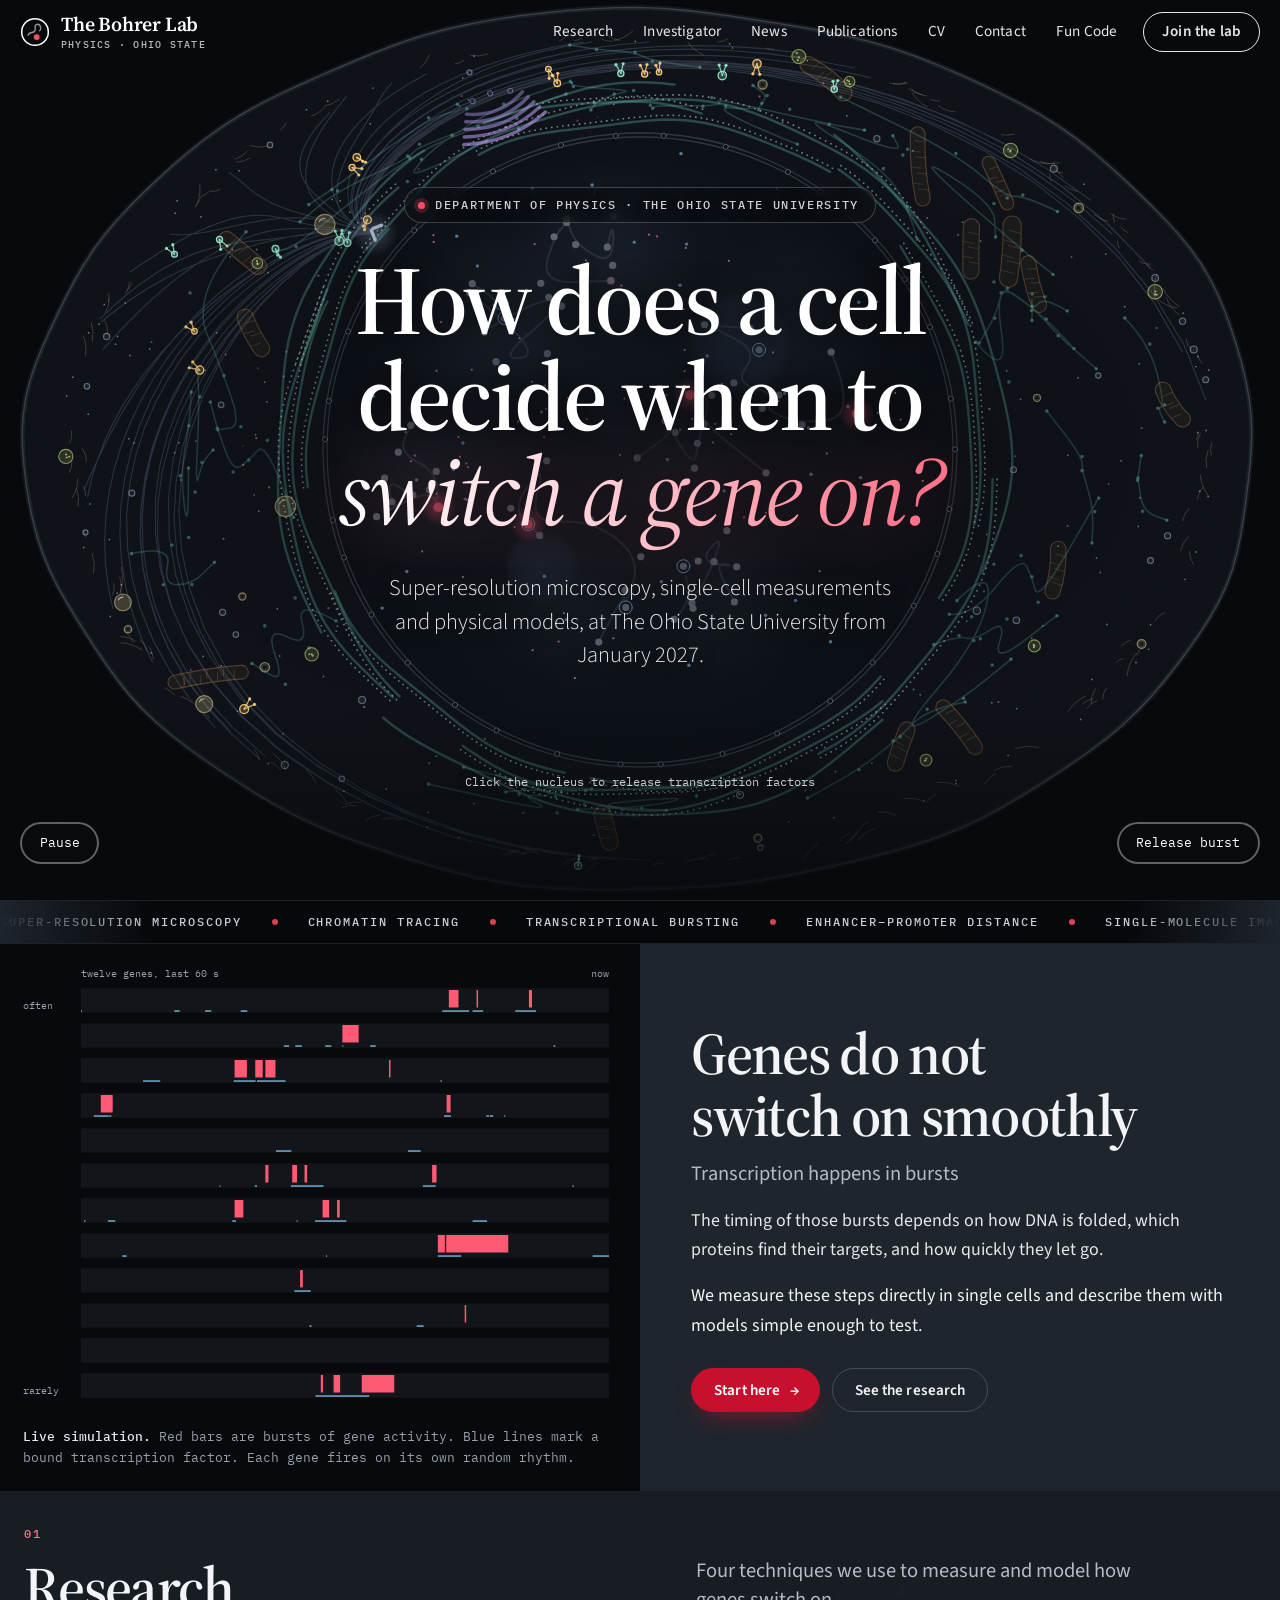
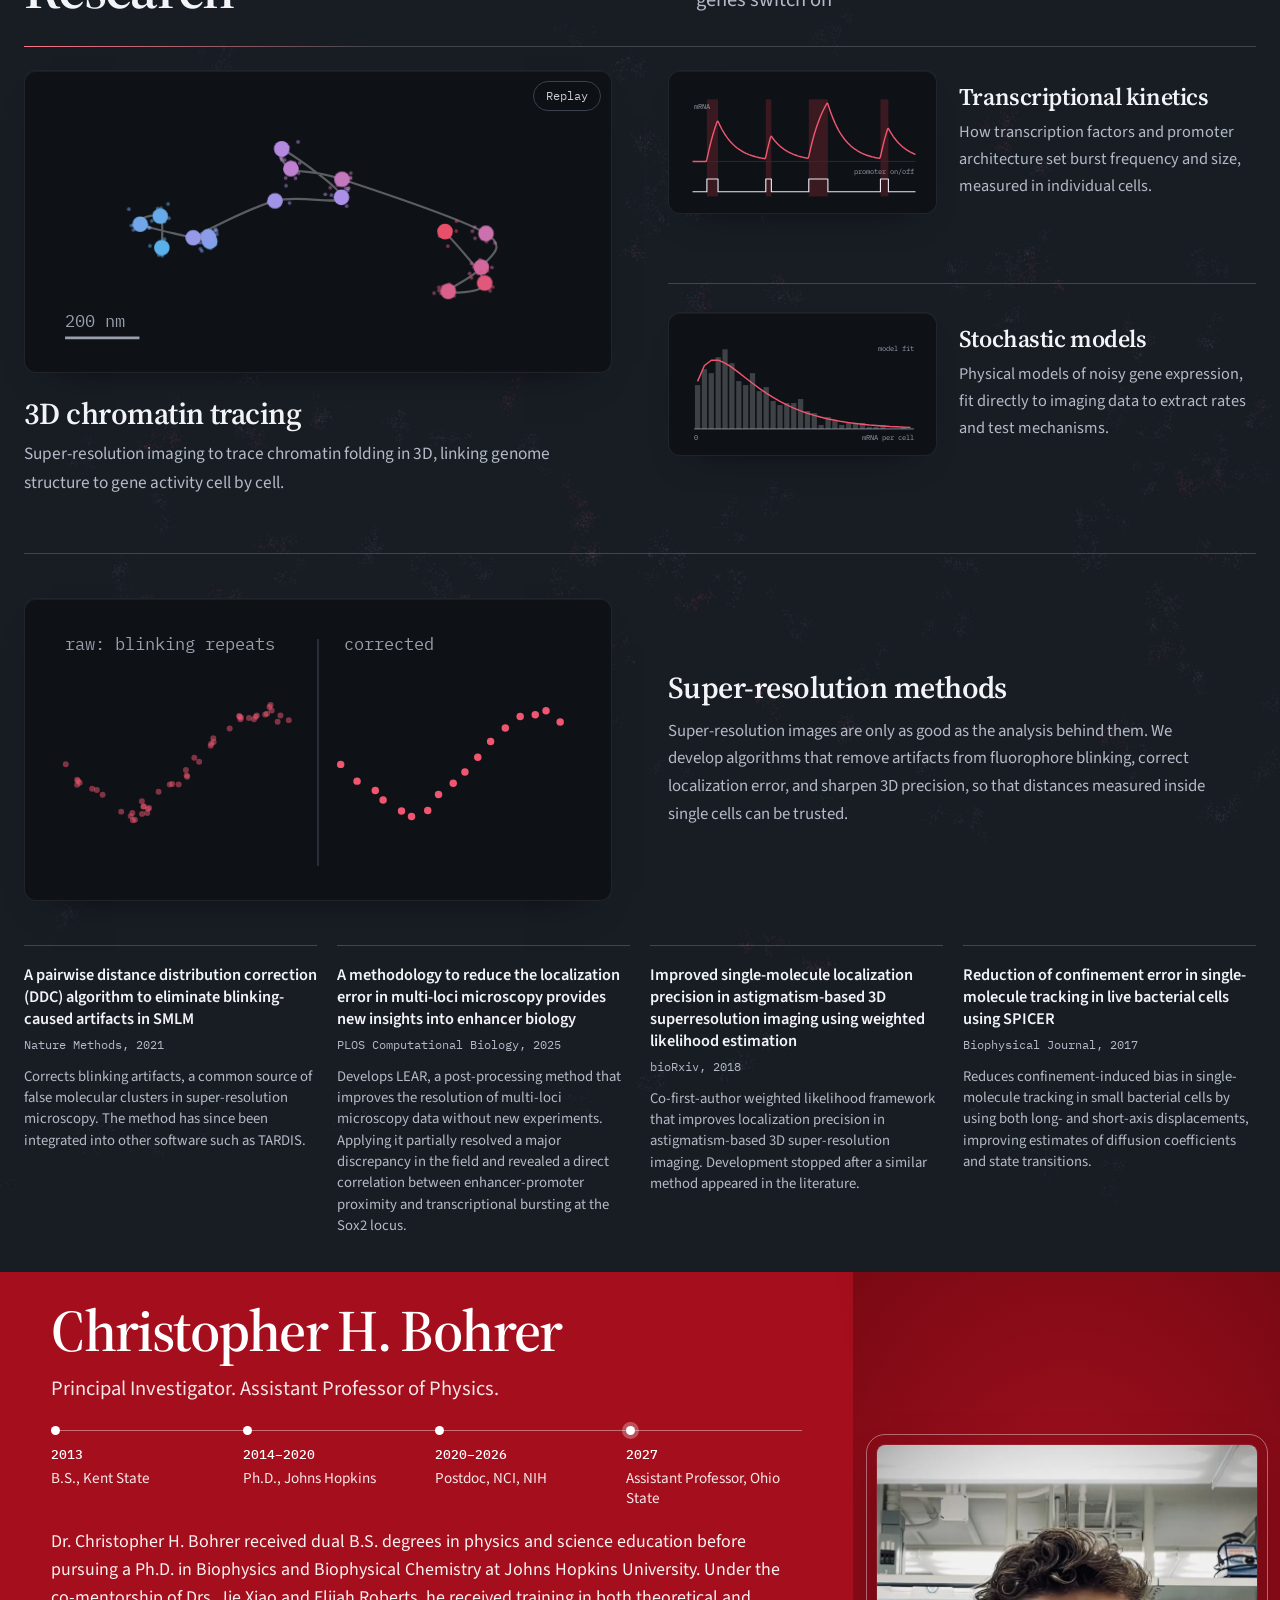
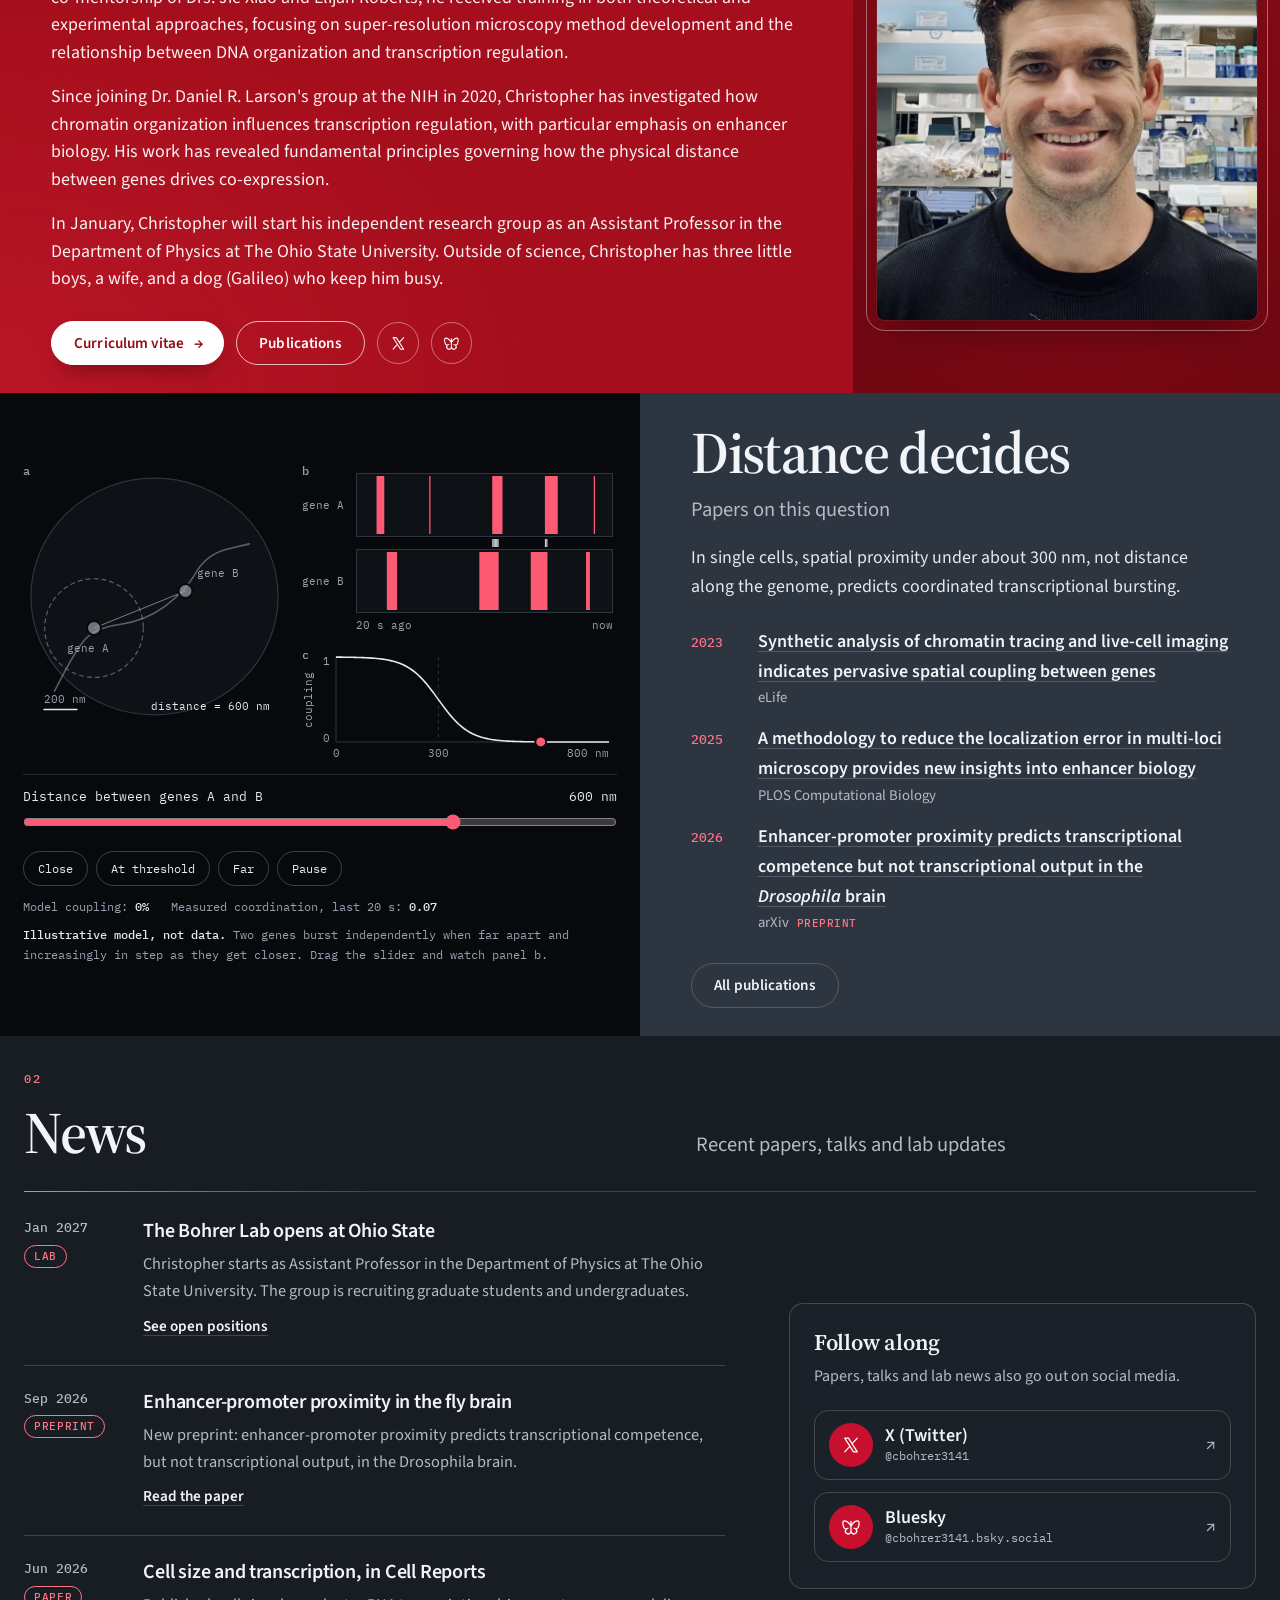
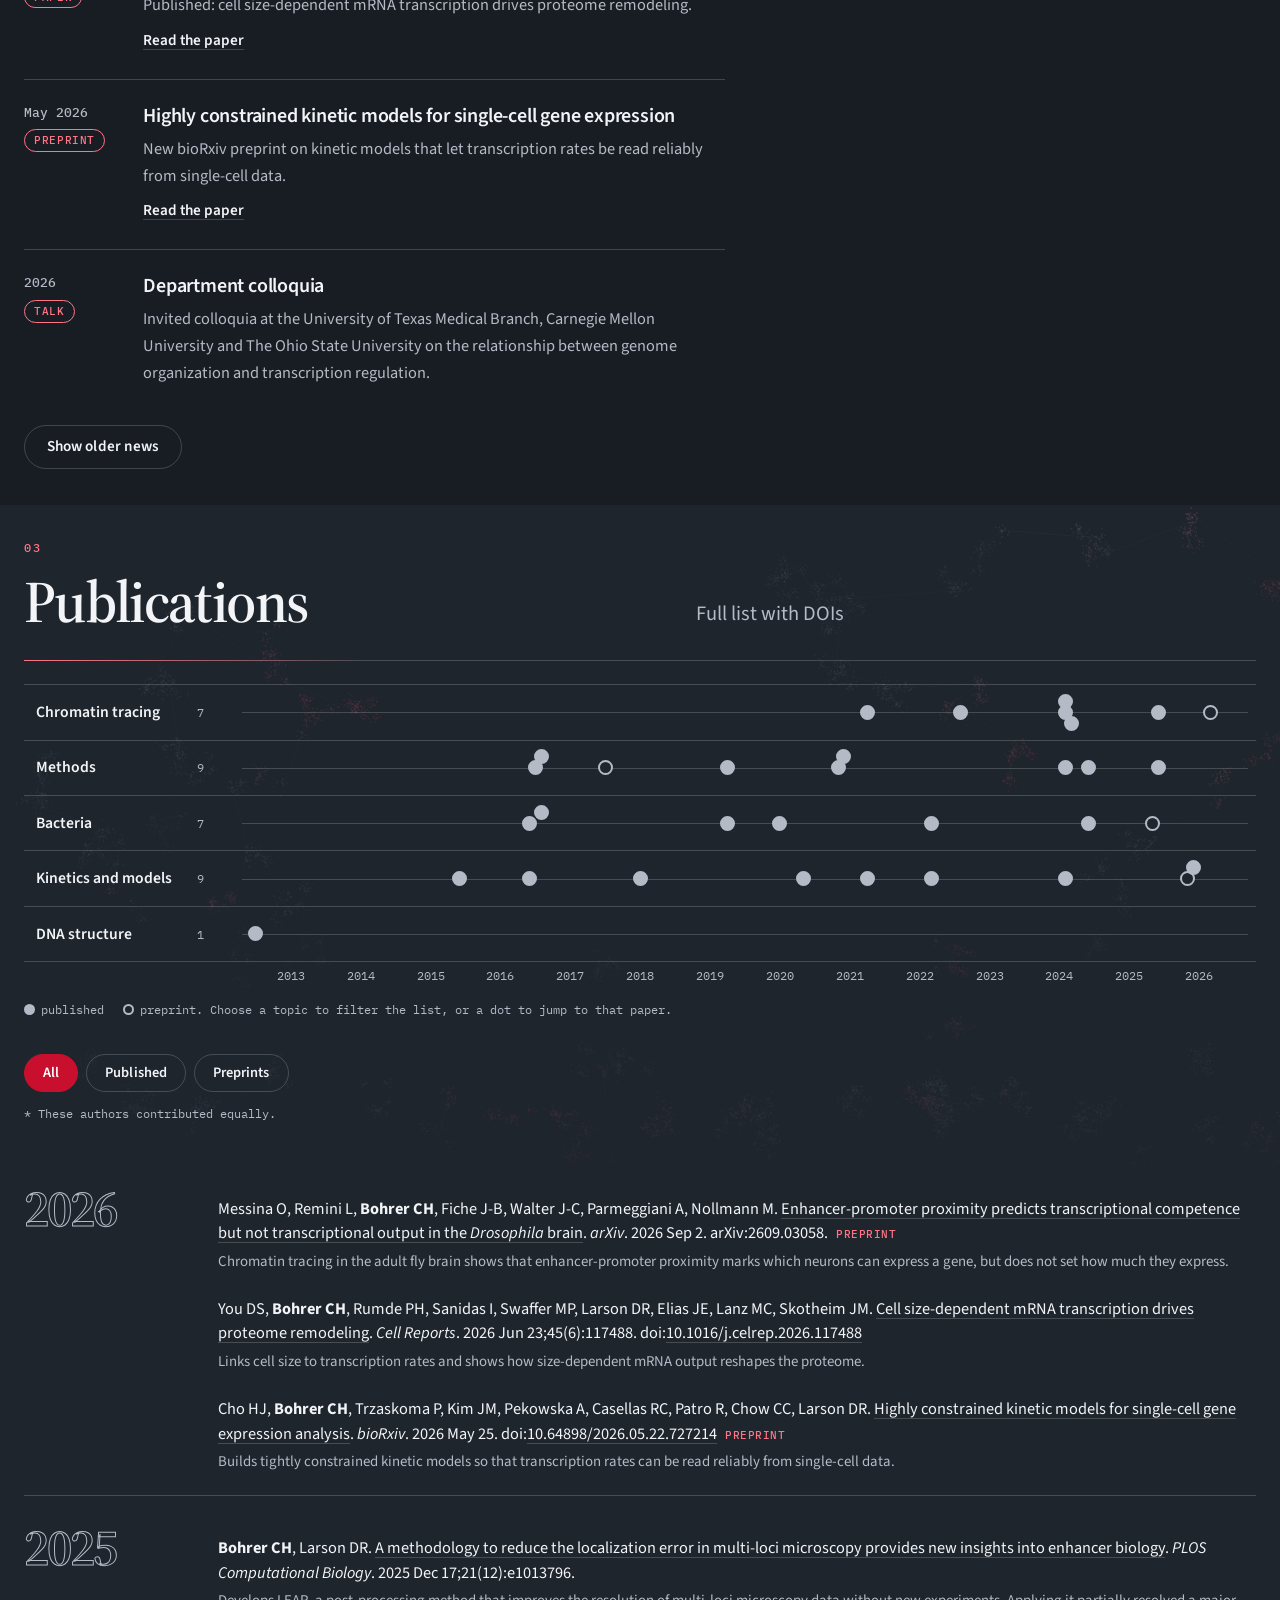
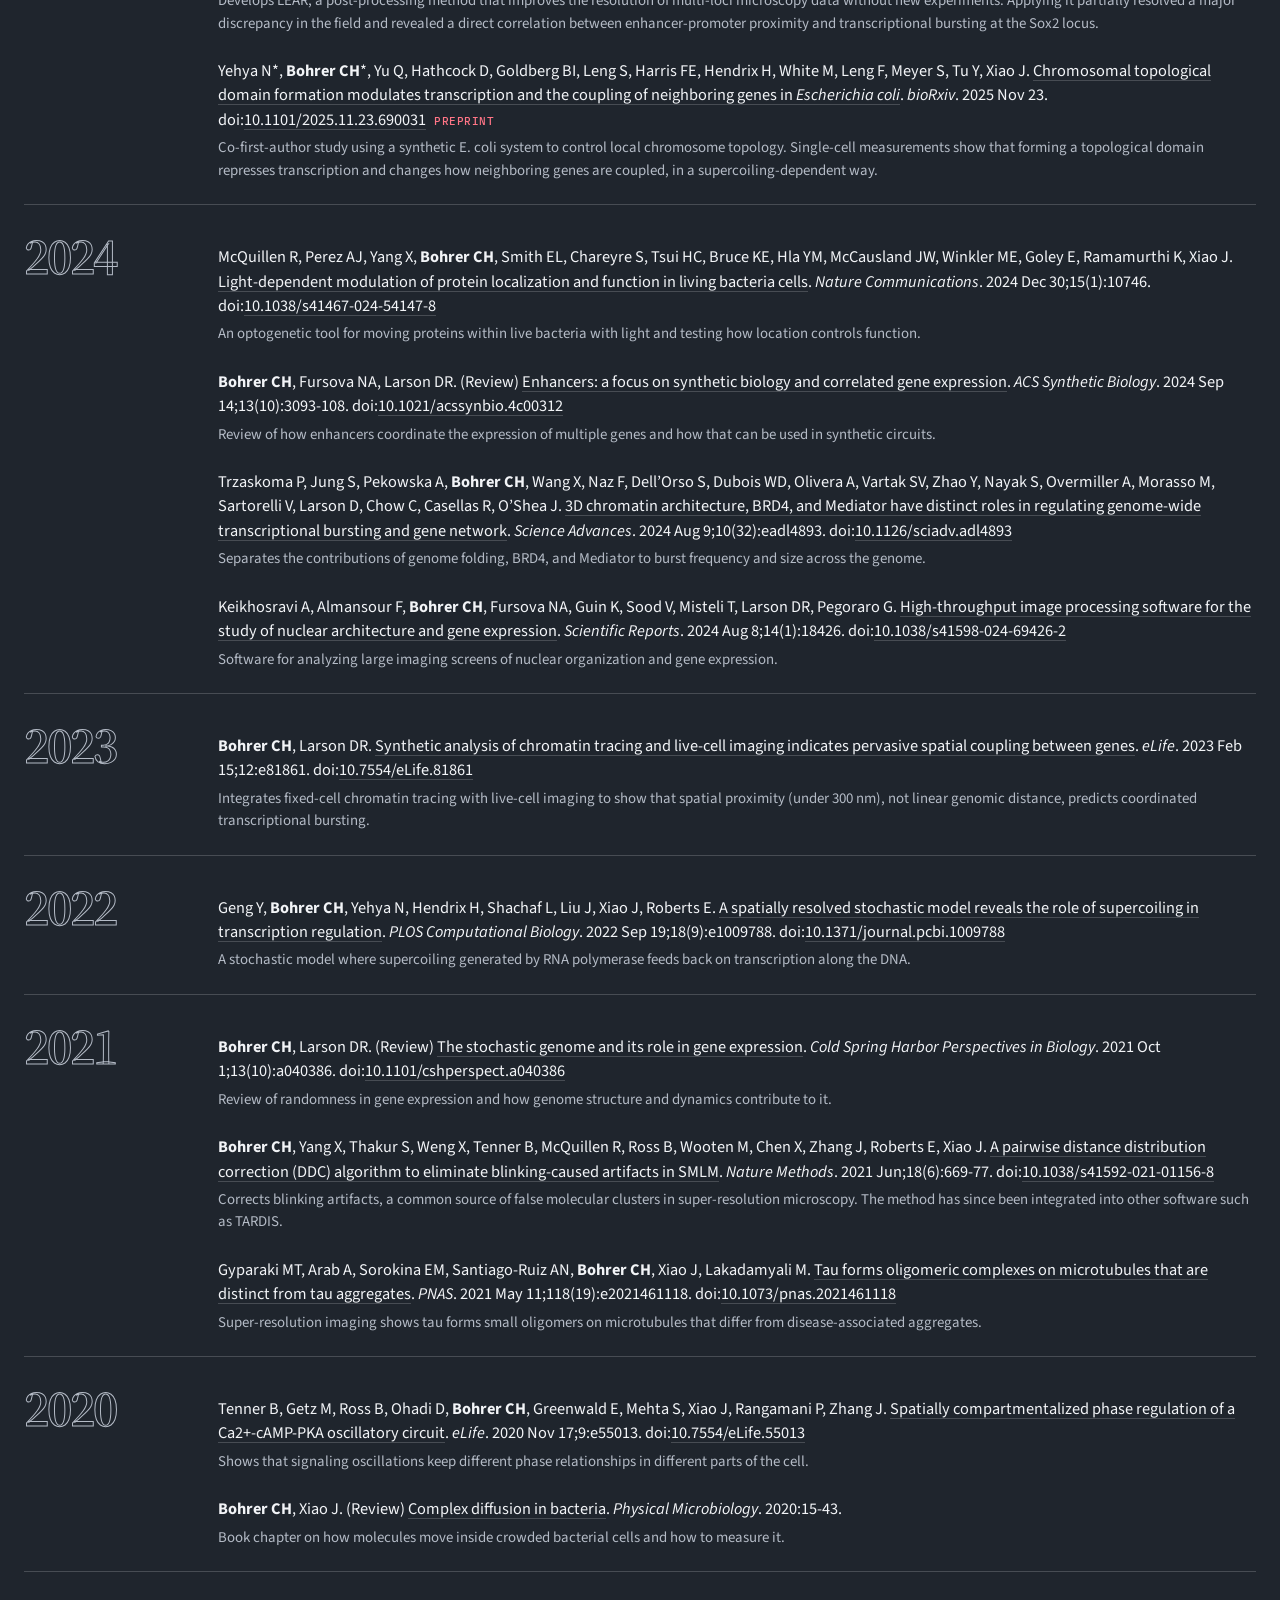
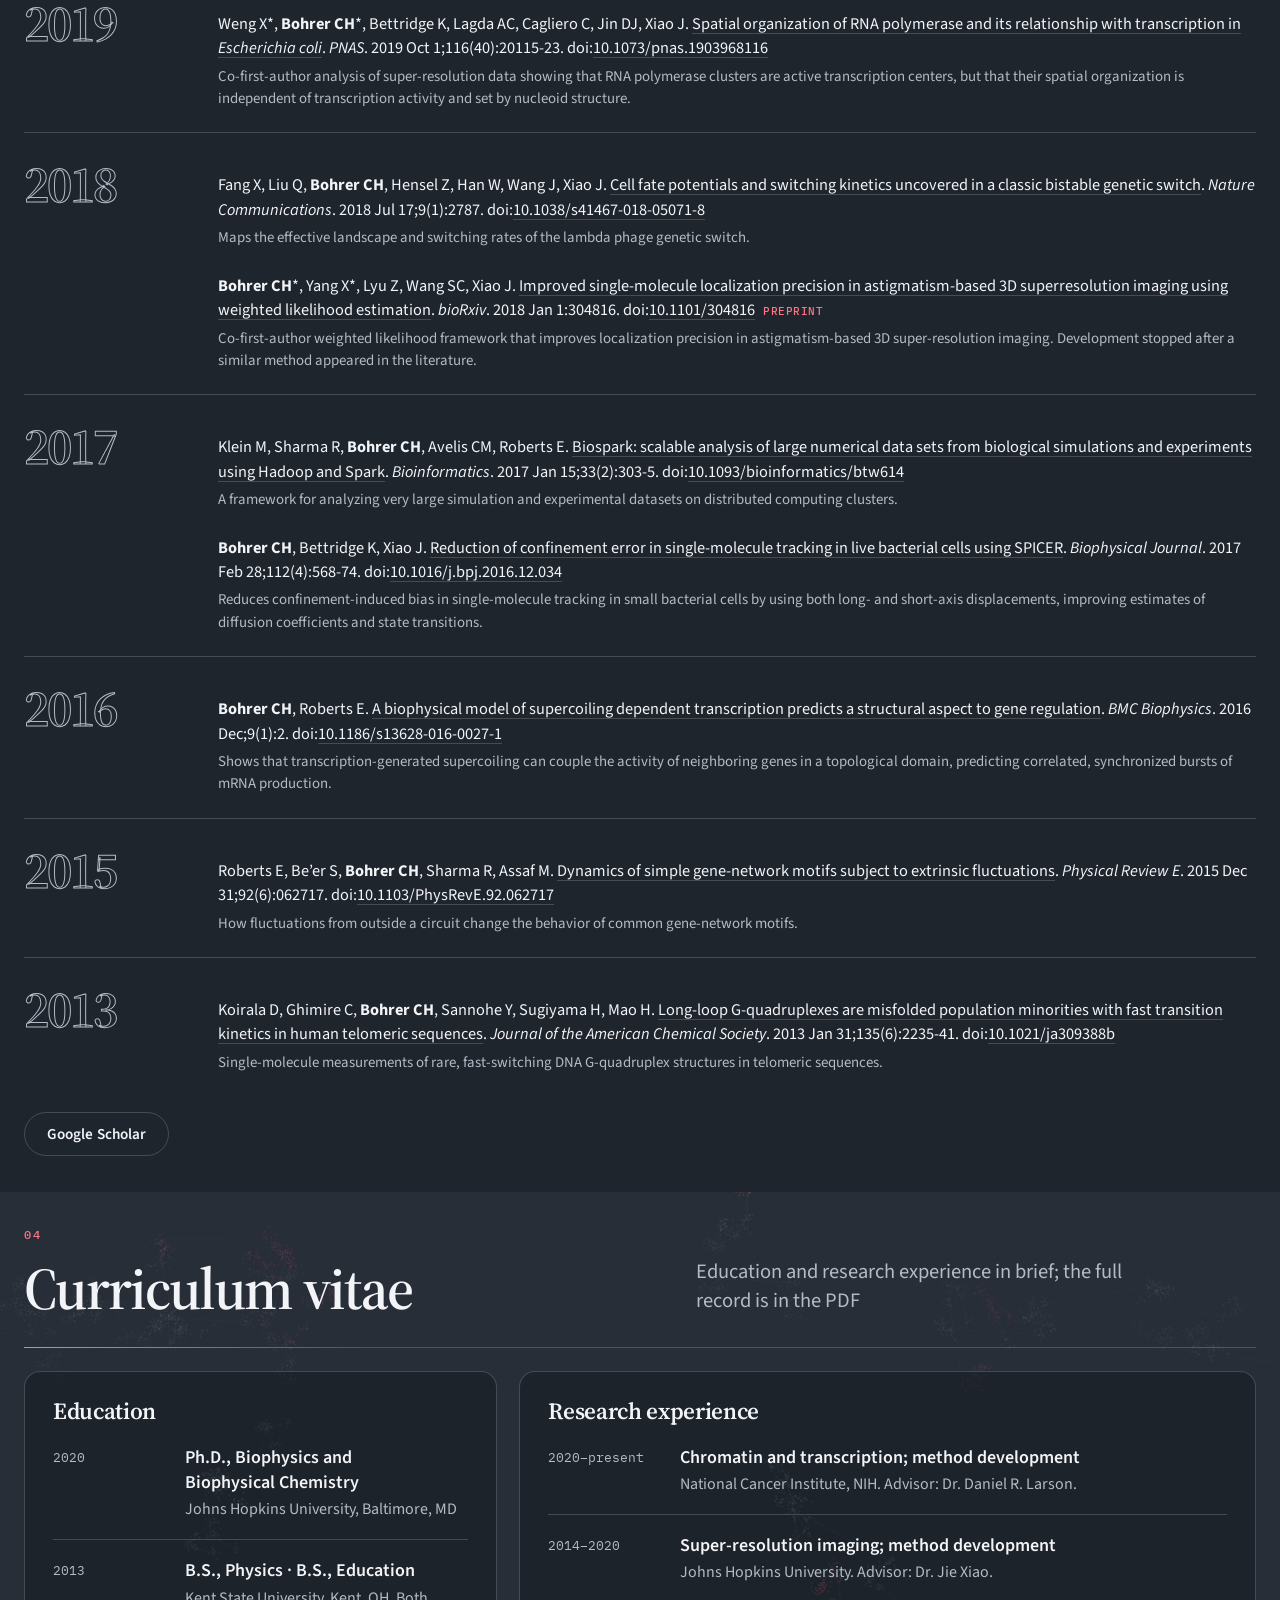
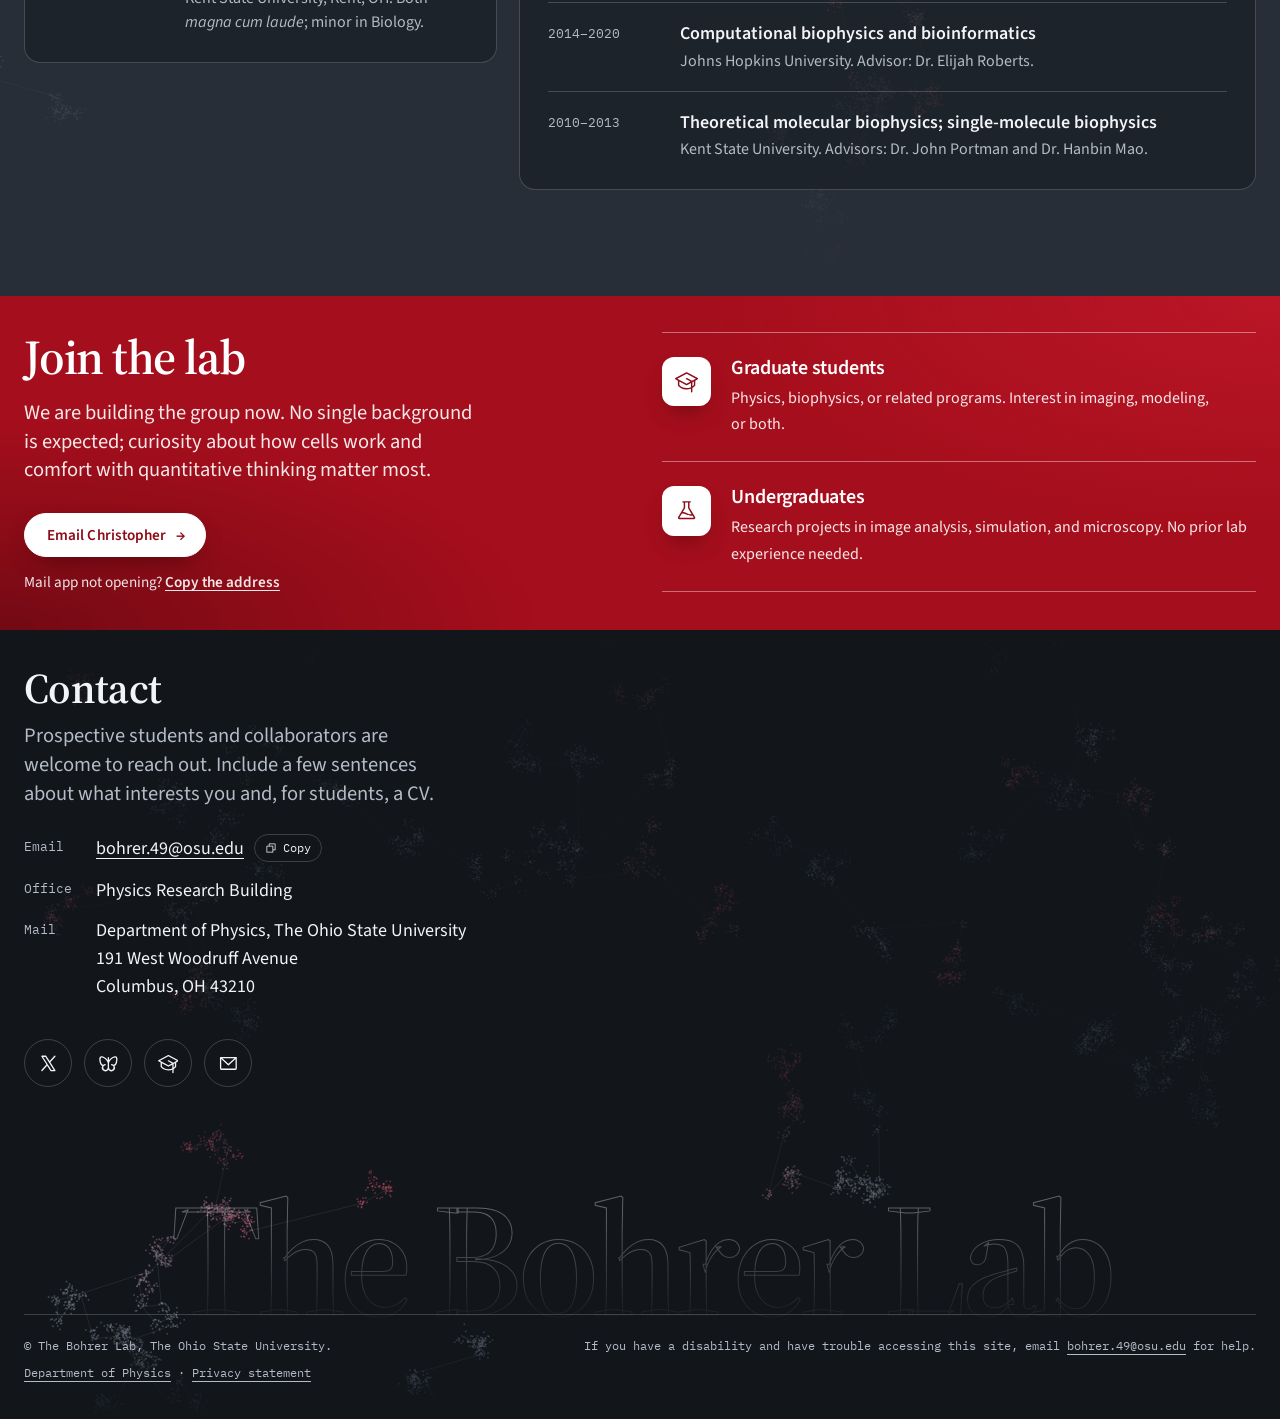
==== commit 9afb4c54: "Hero animation: add organelles, cytoskeleton and motor proteins around the nucleus Co-Authored-By: C" ====
--- a/index.html
+++ b/index.html
@@ -485,7 +485,7 @@
 <div id="scrim"></div>
 
 <section id="banner" aria-labelledby="ban-h">
-  <canvas id="nuc" role="img" aria-label="Animation of a cell nucleus. Transcription factors diffuse and briefly bind genes on seven chromosomes; bound genes switch on at random and release RNA, which leaves the nucleus through nuclear pores. Clicking releases a burst of extra factors."></canvas>
+  <canvas id="nuc" role="img" aria-label="Animation of a cell nucleus. Transcription factors diffuse and briefly bind genes on seven chromosomes; bound genes switch on at random and release RNA, which leaves the nucleus through nuclear pores into a cytoplasm filled with mitochondria, endoplasmic reticulum, Golgi, lysosomes and ribosomes, where kinesin and dynein motors carry cargo along microtubules. Clicking releases a burst of extra factors."></canvas>
   <span id="nuc-read" class="sr" aria-live="polite"></span>
   <div class="b-in">
     <p class="eyebrow"><span class="dot" aria-hidden="true"></span>Department of Physics &middot; The Ohio State University</p>
@@ -1058,7 +1058,7 @@
 const btn=document.getElementById("nuc-pause"),read=document.getElementById("nuc-read");
 const g=()=>{let u=0,v=0;while(!u)u=Math.random();while(!v)v=Math.random();return Math.sqrt(-2*Math.log(u))*Math.cos(2*Math.PI*v)};
 // unit coordinates: the nucleus is the unit disk, the cell membrane sits at radius CELL
-const EXTRA=64,NCHR=7,PER=9,TAU=1.6,SIG=.026,EMIT=3,MAXRNA=700,NTF=46,CELL=1.22,NP=34;
+const EXTRA=64,NCHR=7,PER=9,TAU=1.6,SIG=.026,EMIT=3,MAXRNA=700,NTF=46,CELL=1.28,NP=34;
 const KBASE=.006,KBOUND=.6,CAP=.05,DTF=.34,DRNA=.16,INLIFE=9,OUTLIFE=6,WIN=60,ROWS=12;
 const ripples=[];
 let genes,chains,rna,tfs,pores,nucleoli,rows,running=!reduce,onscreen=true,last=null,hover=-1,T=0,W=0,H=0,cx=0,cy=0,rx=0,ry=0;
@@ -1079,6 +1079,7 @@
   for(let i=0;i<EXTRA;i++)tfs.push({x:0,y:0,g:-1,dead:true,extra:true,vx:0,vy:0,boost:false,life:0}); // spare factors, released by a click
   const order=genes.map((q,i)=>i).sort((a,b)=>genes[b].aff-genes[a].aff);
   rows=[...Array(ROWS)].map((_,k)=>order[Math.round(k*(order.length-1)/(ROWS-1))]);
+  initCell();
   T=0;for(let i=0;i<1300;i++)step(.05); // run a minute of history so the view opens mid-story
 }
 function track(arr,on){const L=arr[arr.length-1];if(on){if(L&&L[1]===null)return;arr.push([T,null]);}else if(L&&L[1]===null)L[1]=T;}
@@ -1110,17 +1111,139 @@
   rna.forEach(p=>{p.x+=g()*sr;p.y+=g()*sr;p.age+=dt;let rr=Math.hypot(p.x,p.y);
     if(!p.out){if(rr>.97){const th=Math.atan2(p.y,p.x);let near=pores.some(pa=>Math.abs(Math.atan2(Math.sin(th-pa),Math.cos(th-pa)))<.07);
         if(near){p.out=true;p.age=0;p.x*=1.03/rr;p.y*=1.03/rr;}else{p.x*=.97/rr;p.y*=.97/rr;}}}
-    else{p.x+=p.x/rr*.02*dt;p.y+=p.y/rr*.02*dt;rr=Math.hypot(p.x,p.y);if(rr<1.02){p.x*=1.02/rr;p.y*=1.02/rr;}if(rr>CELL-.02){p.x*=(CELL-.02)/rr;p.y*=(CELL-.02)/rr;}}});
+    else{p.x+=p.x/rr*.04*dt;p.y+=p.y/rr*.04*dt;rr=Math.hypot(p.x,p.y);if(rr<1.02){p.x*=1.02/rr;p.y*=1.02/rr;}if(rr>CELL-.02){p.x*=(CELL-.02)/rr;p.y*=(CELL-.02)/rr;}}});
   rna=rna.filter(p=>p.out?p.age<OUTLIFE:p.age<INLIFE);if(rna.length>MAXRNA)rna.splice(0,rna.length-MAXRNA);
+  if(cell)stepCell(dt);
+}
+/* ---------- cytoplasm: organelles, cytoskeleton and motor proteins ----------
+   Positions use "annular" coordinates: th is the angle around the nucleus and s runs from the nuclear envelope (0) to the cell edge (1),
+   so the whole layout stretches with the window. Microtubules radiate from a centrosome; kinesin walks cargo out, dynein walks it back. */
+const NMT=36,NMITO=14,NLYSO=9,NPEROX=8,NVES=26,NLD=4,NRIBO=150,NCARGO=20,NACT=130,NTUB=30,TH0=-2.45;
+let KX=2.1,KY=1.4,ct=0,sc=1,cell=null;
+const clamp=(v,a,b)=>Math.max(a,Math.min(b,v)),rnd=(a,b)=>a+Math.random()*(b-a);
+const A=(th,s)=>{const c=Math.cos(th),n=Math.sin(th);return [1.07*c*(1-s)+.94*KX*c*s,1.07*n*(1-s)+.94*KY*n*s];};
+function conf(o,m){const r=Math.hypot(o.x,o.y)||1,lo=1.09+m;if(r<lo){o.x*=lo/r;o.y*=lo/r;}
+  const q=Math.hypot(o.x/(.95*KX-m),o.y/(.95*KY-m));if(q>1){o.x/=q;o.y/=q;}}
+function pickTh(){const R2=t=>(.94*KX*Math.cos(t))**2+(.94*KY*Math.sin(t))**2-1.14,mx=Math.max(KX,KY)**2*.88-1.14;
+  for(let k=0;k<60;k++){const t=Math.random()*6.2832;if(Math.random()*mx<R2(t))return t;}return Math.random()*6.2832;}
+function spot(){for(let k=0;k<80;k++){const px=rnd(-KX,KX),py=rnd(-KY,KY);if(Math.hypot(px,py)>1.18&&Math.hypot(px/(.92*KX),py/(.92*KY))<1)return {x:px,y:py};}return {x:1.4,y:0};}
+function initCell(){
+  const mts=[...Array(NMT)].map((_,i)=>({dth:(i/(NMT-1)-.5)*4.8+g()*.1,w:g()*.05,ph:Math.random()*6.3,s1:rnd(.9,.985),pts:[],cum:[],len:1}));
+  const er=[0,1,2,3].map(i=>{let a=Math.random()*6.3,tot=0;const arcs=[];while(tot<6){const len=rnd(.5,1.5),gap=rnd(.15,.5);arcs.push([a,a+len]);a+=len+gap;tot+=len+gap;}return {r:1.055+.036*i,arcs,ph:Math.random()*6.3,rough:i<3};});
+  const tub=[...Array(NTUB)].map((_,i)=>{const att=i<14;let th=att?Math.random()*6.3:pickTh(),s=att?.07:rnd(.3,.85);const pts=[[th,s]];
+    for(let k=0;k<(att?5:4);k++){th+=g()*.16;s=clamp(s+(att?rnd(.04,.12):g()*.08),.05,.92);pts.push([th,s]);}return {pts,ph:Math.random()*6.3};});
+  const mito=[...Array(NMITO)].map(()=>({th:pickTh(),s:rnd(.2,.85),a:Math.random()*3.14,L:rnd(.14,.26),w:rnd(.04,.058),ph:Math.random()*6.3}));
+  const actin=[...Array(NACT)].map(()=>({th:Math.random()*6.3,s:rnd(.9,1),a:rnd(-.7,.7),l:rnd(.04,.08),ph:Math.random()*6.3}));
+  const ribo=[...Array(NRIBO)].map(()=>spot()),blobs=[];
+  const add=(t,n,r0,r1)=>{for(let i=0;i<n;i++){const p=spot();p.t=t;p.r=rnd(r0,r1);p.d=[...Array(3)].map(()=>[Math.random()*6.3,Math.random()*.55]);blobs.push(p);}};
+  add("d",NLD,7,10);add("l",NLYSO,5,7);add("p",NPEROX,3.4,4.6);add("v",NVES,2.4,3.6);
+  cell={mts,er,tub,mito,actin,ribo,blobs,cargo:[],pings:[]};
+  layoutCell();
+  for(let i=0;i<NCARGO;i++)cell.cargo.push(spawnCargo({},true));
+}
+// microtubules: leave the centrosome radially, then curve round toward their own spot on the cell edge
+function layoutCell(){
+  cell.mts.forEach(m=>{const N=26;m.pts=[];m.cum=[0];
+    for(let j=0;j<N;j++){const t=j/(N-1),th=TH0+m.dth*Math.pow(t,1.5)+m.w*Math.sin(t*5+m.ph)*t,s=.03+(m.s1-.03)*Math.pow(t,.8);
+      m.pts.push(A(th,s));if(j)m.cum.push(m.cum[j-1]+Math.hypot(m.pts[j][0]-m.pts[j-1][0],m.pts[j][1]-m.pts[j-1][1]));}
+    m.len=m.cum[N-1];});
+  cell.ribo.forEach(o=>conf(o,.01));cell.blobs.forEach(o=>conf(o,.03));
+}
+function mtAt(m,d){const cum=m.cum,pts=m.pts;let i=1;while(i<cum.length-1&&cum[i]<d)i++;
+  const a=pts[i-1],b=pts[i],seg=(cum[i]-cum[i-1])||1e-6,t=clamp((d-cum[i-1])/seg,0,1);
+  return [a[0]+(b[0]-a[0])*t,a[1]+(b[1]-a[1])*t,(b[0]-a[0])/seg,(b[1]-a[1])/seg];}
+function spawnCargo(c,init){const out=Math.random()<.55;c.m=Math.floor(Math.random()*cell.mts.length);const L=cell.mts[c.m].len;
+  c.dir=out?1:-1;c.d=init?rnd(.03,.97)*L:(out?.02:.98)*L;c.v=rnd(.06,.13)*(out?1:.85);c.r=rnd(2.6,4.4);c.pause=0;c.al=init?1:0;c.end=false;c.sgn=Math.random()<.5?1:-1;return c;}
+function stepCargo(c,dt){const m=cell.mts[c.m];
+  if(c.end){c.al-=dt*2.5;if(c.al<=0)spawnCargo(c,false);return;}
+  if(c.al<1)c.al=Math.min(1,c.al+dt*2);
+  if(c.pause>0){c.pause-=dt;return;}
+  if(Math.random()<.12*dt){c.pause=rnd(.4,1.8);return;}
+  c.d+=c.dir*c.v*dt*Math.max(0,1+.25*g());
+  if(c.d>=m.len){c.d=m.len;c.end=true;const p=mtAt(m,m.len);cell.pings.push({x:p[0],y:p[1],age:0});}else if(c.d<=0){c.d=0;c.end=true;}}
+function stepCell(dt){
+  ct+=dt;const sd=Math.sqrt(dt);
+  cell.mito.forEach(m=>{m.th+=g()*.01*sd;m.s=clamp(m.s+g()*.008*sd,.18,.88);m.a+=g()*.05*sd;});
+  cell.ribo.forEach(o=>{o.x+=g()*.035*sd;o.y+=g()*.035*sd;conf(o,.01);});
+  cell.blobs.forEach(o=>{o.x+=g()*.03*sd;o.y+=g()*.03*sd;conf(o,.03);});
+  cell.cargo.forEach(c=>stepCargo(c,dt));
+  for(let i=cell.pings.length-1;i>=0;i--){cell.pings[i].age+=dt;if(cell.pings[i].age>1)cell.pings.splice(i,1);}
+}
+function drawMito(m,t){
+  const [ux,uy]=A(m.th,m.s),[px,py]=P(ux,uy),L=m.L*rx,w=m.w*rx,hl=L/2,hw=w/2,bd=Math.sin(t*.35+m.ph)*.25*w;
+  x.save();x.translate(px,py);x.rotate(m.a);
+  x.beginPath();x.moveTo(-hl+hw,-hw);x.quadraticCurveTo(0,-hw+bd,hl-hw,-hw);x.arc(hl-hw,0,hw,-Math.PI/2,Math.PI/2);x.quadraticCurveTo(0,hw+bd,-hl+hw,hw);x.arc(-hl+hw,0,hw,Math.PI/2,Math.PI*1.5);x.closePath();
+  x.fillStyle="rgba(255,170,90,.05)";x.fill();x.strokeStyle="rgba(255,175,95,.26)";x.lineWidth=1.1;x.stroke();
+  const n=Math.max(3,Math.floor(L/11));x.beginPath();
+  for(let k=1;k<=n;k++){const xk=-hl+hw+(L-w)*k/(n+1),up=k%2?-1:1,y0=up*hw*.92+bd*.4*(1-(xk/hl)**2);x.moveTo(xk,y0);x.lineTo(xk+up*.12*w,y0-up*w*.62);}
+  x.strokeStyle="rgba(255,185,110,.17)";x.lineWidth=.9;x.stroke();x.restore();
+}
+function drawCargo(c){
+  const m=cell.mts[c.m],Ls=7*sc/rx,u=c.dir*c.d/Ls,n=Math.floor(u),f=u-n,sw=f*f*(3-2*f),col=c.dir>0?"150,235,205":"255,205,120",al=Math.max(0,c.al);
+  const [bx,by,tx,ty]=mtAt(m,c.d),nx=-ty*c.sgn,ny=tx*c.sgn,off=(c.r+6)*sc/rx,[Cx,Cy]=P(bx+nx*off,by+ny*off),r=c.r*sc;
+  x.lineWidth=1.2*sc;x.strokeStyle=`rgba(${col},${.8*al})`;x.fillStyle=`rgba(${col},${.9*al})`;
+  // hand-over-hand stepping: one head stays put while the other swings past it
+  [n+.5,n-.5+2*sw].forEach((k,i)=>{const [fx,fy]=mtAt(m,clamp(c.dir*k*Ls,0,m.len)),lift=i?Math.sin(Math.PI*sw)*3*sc/rx:0,[Fx,Fy]=P(fx+nx*lift,fy+ny*lift);
+    x.beginPath();x.moveTo(Cx,Cy);x.lineTo(Fx,Fy);x.stroke();x.beginPath();x.arc(Fx,Fy,1.5*sc,0,7);x.fill();});
+  x.fillStyle=`rgba(${col},${.22*al})`;x.strokeStyle=`rgba(${col},${.95*al})`;x.beginPath();x.arc(Cx,Cy,r,0,7);x.fill();x.stroke();
+}
+function drawCell(){
+  const t=ct;
+  // cell membrane, with a slow ruffle
+  x.beginPath();for(let i=0;i<160;i++){const th=i/160*6.2832,w=1+.0035*Math.sin(5*th+t*.35)+.0025*Math.sin(9*th-t*.5)+.002*Math.sin(17*th+t*.8),
+    px=cx+KX*rx*w*Math.cos(th),py=cy+KY*ry*w*Math.sin(th);i?x.lineTo(px,py):x.moveTo(px,py);}x.closePath();
+  x.fillStyle="rgba(22,28,38,.55)";x.fill();x.lineJoin="round";x.strokeStyle="rgba(200,210,225,.07)";x.lineWidth=5*sc;x.stroke();x.strokeStyle="rgba(200,210,225,.2)";x.lineWidth=1.3;x.stroke();
+  // actin cortex under the membrane
+  x.strokeStyle="rgba(214,184,150,.22)";x.lineWidth=1;x.lineCap="round";x.beginPath();
+  cell.actin.forEach(f=>{const [ux,uy]=A(f.th,f.s),[px,py]=P(ux,uy),ph=Math.atan2(KY*Math.cos(f.th),-KX*Math.sin(f.th))+f.a,l=f.l*rx*(.75+.25*Math.sin(t*.6+f.ph));
+    x.moveTo(px,py);x.quadraticCurveTo(px+Math.cos(ph+.3)*l*.5,py+Math.sin(ph+.3)*l*.5,px+Math.cos(ph)*l,py+Math.sin(ph)*l);});x.stroke();
+  // microtubules
+  x.strokeStyle="rgba(150,175,208,.20)";x.lineWidth=1.1;x.beginPath();
+  cell.mts.forEach(m=>m.pts.forEach((p,j)=>{const [px,py]=P(p[0],p[1]);j?x.lineTo(px,py):x.moveTo(px,py);}));x.stroke();
+  // smooth ER: tubules that branch off the nuclear envelope and wander through the cytoplasm
+  x.strokeStyle="rgba(110,205,190,.22)";x.lineWidth=1.5*sc;x.beginPath();const nodes=[];
+  cell.tub.forEach(u=>{const Q=u.pts.map(([th,s],k)=>{const [ux,uy]=A(th+.012*Math.sin(t*.4+u.ph+k),clamp(s+.012*Math.sin(t*.5+u.ph*2+k),0,1)),q=P(ux,uy);nodes.push(q[0],q[1]);return q;});
+    x.moveTo(Q[0][0],Q[0][1]);for(let k=1;k<Q.length-1;k++)x.quadraticCurveTo(Q[k][0],Q[k][1],(Q[k][0]+Q[k+1][0])/2,(Q[k][1]+Q[k+1][1])/2);x.lineTo(Q[Q.length-1][0],Q[Q.length-1][1]);});x.stroke();
+  x.fillStyle="rgba(110,205,190,.4)";x.beginPath();for(let i=0;i<nodes.length;i+=2){x.moveTo(nodes[i]+1.7*sc,nodes[i+1]);x.arc(nodes[i],nodes[i+1],1.7*sc,0,7);}x.fill();
+  // lipid droplets, lysosomes, peroxisomes, small vesicles
+  cell.blobs.forEach(o=>{const [px,py]=P(o.x,o.y),r=o.r*sc;x.lineWidth=1.1;x.beginPath();x.arc(px,py,r,0,7);
+    if(o.t==="d"){x.fillStyle="rgba(250,225,150,.2)";x.strokeStyle="rgba(250,225,150,.5)";x.fill();x.stroke();x.strokeStyle="rgba(255,248,215,.55)";x.beginPath();x.arc(px,py,r*.62,3.6,4.7);x.stroke();}
+    else if(o.t==="l"){x.fillStyle="rgba(205,225,120,.14)";x.strokeStyle="rgba(205,225,120,.6)";x.fill();x.stroke();x.fillStyle="rgba(205,225,120,.7)";
+      o.d.forEach(([a,k])=>{x.beginPath();x.arc(px+Math.cos(a)*r*k,py+Math.sin(a)*r*k,sc,0,7);x.fill();});}
+    else if(o.t==="p"){x.fillStyle="rgba(235,215,150,.16)";x.strokeStyle="rgba(235,215,150,.55)";x.fill();x.stroke();x.fillStyle="rgba(8,10,14,.75)";x.fillRect(px-r*.35,py-r*.35,r*.7,r*.7);}
+    else{x.fillStyle="rgba(190,210,235,.08)";x.strokeStyle="rgba(190,210,235,.45)";x.fill();x.stroke();}});
+  cell.mito.forEach(m=>drawMito(m,t));
+  // rough ER: stacked sheets hugging the nuclear envelope, studded with ribosomes on the cytoplasmic face
+  x.strokeStyle="rgba(110,205,190,.30)";x.lineWidth=2.3*sc;const dots=[];
+  cell.er.forEach(l=>l.arcs.forEach(([a0,a1])=>{const n=Math.max(4,Math.ceil((a1-a0)*60));x.beginPath();
+    for(let k=0;k<=n;k++){const th=a0+(a1-a0)*k/n,r=l.r+.012*Math.sin(5*th+t*.35+l.ph)+.008*Math.sin(11*th-t*.28+l.ph*2),co=Math.cos(th),si=Math.sin(th),q=P(r*co,r*si);
+      k?x.lineTo(q[0],q[1]):x.moveTo(q[0],q[1]);if(l.rough){const d=P((r+.014)*co,(r+.014)*si);dots.push(d[0],d[1]);}}x.stroke();}));
+  x.fillStyle="rgba(210,230,225,.55)";const rs=1.5*sc;x.beginPath();for(let i=0;i<dots.length;i+=2)x.rect(dots[i]-rs/2,dots[i+1]-rs/2,rs,rs);x.fill();
+  // Golgi: a stack of curved cisternae with vesicles budding from the outer face
+  {const gt=TH0+.5,[gu,gv]=A(gt,.12),[gx,gy]=P(gu,gv);x.save();x.translate(gx,gy);x.rotate(gt);x.lineCap="round";
+    for(let k=0;k<5;k++){const xk=k*6.5*sc,Lk=(.28-.022*k)*rx,b=.025*rx;x.strokeStyle=`rgba(180,150,235,${.62-.05*k})`;x.lineWidth=3.2*sc;
+      x.beginPath();x.moveTo(xk,-Lk/2);x.quadraticCurveTo(xk-2*b,0,xk,Lk/2);x.stroke();}
+    x.strokeStyle="rgba(180,150,235,.5)";x.lineWidth=1;
+    for(let j=-1;j<=1;j++){x.beginPath();x.arc(34*sc+Math.sin(t*.7+j*2)*3*sc,j*.07*rx+Math.cos(t*.5+j)*3*sc,2.4*sc,0,7);x.stroke();}x.restore();}
+  // centrosome: the pair of centrioles every microtubule grows from
+  {const [u0,v0]=A(TH0,.03),[sx,sy]=P(u0,v0),gl=x.createRadialGradient(sx,sy,0,sx,sy,22*sc);gl.addColorStop(0,"rgba(170,195,230,.28)");gl.addColorStop(1,"rgba(170,195,230,0)");
+    x.fillStyle=gl;x.beginPath();x.arc(sx,sy,22*sc,0,7);x.fill();x.save();x.translate(sx,sy);x.rotate(TH0+.5);x.strokeStyle="rgba(205,220,240,.8)";x.lineWidth=3.2*sc;x.lineCap="round";
+    x.beginPath();x.moveTo(-6*sc,-2*sc);x.lineTo(4*sc,-2*sc);x.moveTo(5*sc,0);x.lineTo(5*sc,9*sc);x.stroke();x.restore();}
+  // free ribosomes
+  x.fillStyle="rgba(205,218,238,.5)";x.beginPath();const rr=1.4*sc;cell.ribo.forEach(o=>{const [px,py]=P(o.x,o.y);x.rect(px-rr/2,py-rr/2,rr,rr);});x.fill();
+  // motor proteins carrying cargo along microtubules, and vesicles fusing with the membrane
+  cell.cargo.forEach(drawCargo);
+  cell.pings.forEach(p=>{const [px,py]=P(p.x,p.y);x.strokeStyle=`rgba(150,235,205,${.7*(1-p.age)})`;x.lineWidth=1.2;x.beginPath();x.arc(px,py,(2+16*p.age)*sc,0,7);x.stroke();});
 }
 const P=(ux,uy)=>[cx+ux*rx,cy+uy*ry],pos=q=>P(q.ax+q.dx,q.ay+q.dy);
 function fit(cvs,ctx){const dpr=Math.min(2,window.devicePixelRatio||1),w=cvs.clientWidth,h=cvs.clientHeight;if(!w||!h)return null;
   if(cvs.width!==Math.round(w*dpr)||cvs.height!==Math.round(h*dpr)){cvs.width=Math.round(w*dpr);cvs.height=Math.round(h*dpr);}
   ctx.setTransform(dpr,0,0,dpr,0,0);return [w,h];}
-function draw(){const f=fit(cv,x);if(!f)return;[W,H]=f;cx=W/2;cy=H*.5;rx=ry=Math.min(W*.46,H*.42);if(rx<12){drawRaster();return;}x.clearRect(0,0,W,H);
+function draw(){const f=fit(cv,x);if(!f)return;[W,H]=f;cx=W/2;cy=H*.5;rx=ry=Math.min(W*(W<H?.34:.30),H*.35);if(rx<12){drawRaster();return;}x.clearRect(0,0,W,H);
+  const nKX=clamp(W*.48/rx,1.4,3.6),nKY=clamp(H*.485/ry,1.4,2.7);sc=clamp(rx/300,.7,1.2);
+  if(Math.abs(nKX-KX)>.002||Math.abs(nKY-KY)>.002){KX=nKX;KY=nKY;layoutCell();}
   // cell and cytoplasm
-  x.fillStyle="rgba(22,28,38,.55)";x.beginPath();x.ellipse(cx,cy,rx*CELL,ry*CELL,0,0,7);x.fill();
-  x.strokeStyle="rgba(200,210,225,.12)";x.lineWidth=1.2;x.stroke();
+  drawCell();
   // nucleus, chromosome territories, nucleoli
   const grd=x.createRadialGradient(cx-rx*.25,cy-ry*.3,rx*.1,cx,cy,rx*1.05);grd.addColorStop(0,"#171E29");grd.addColorStop(1,"#0B0F15");
   x.fillStyle=grd;x.beginPath();x.ellipse(cx,cy,rx,ry,0,0,7);x.fill();
